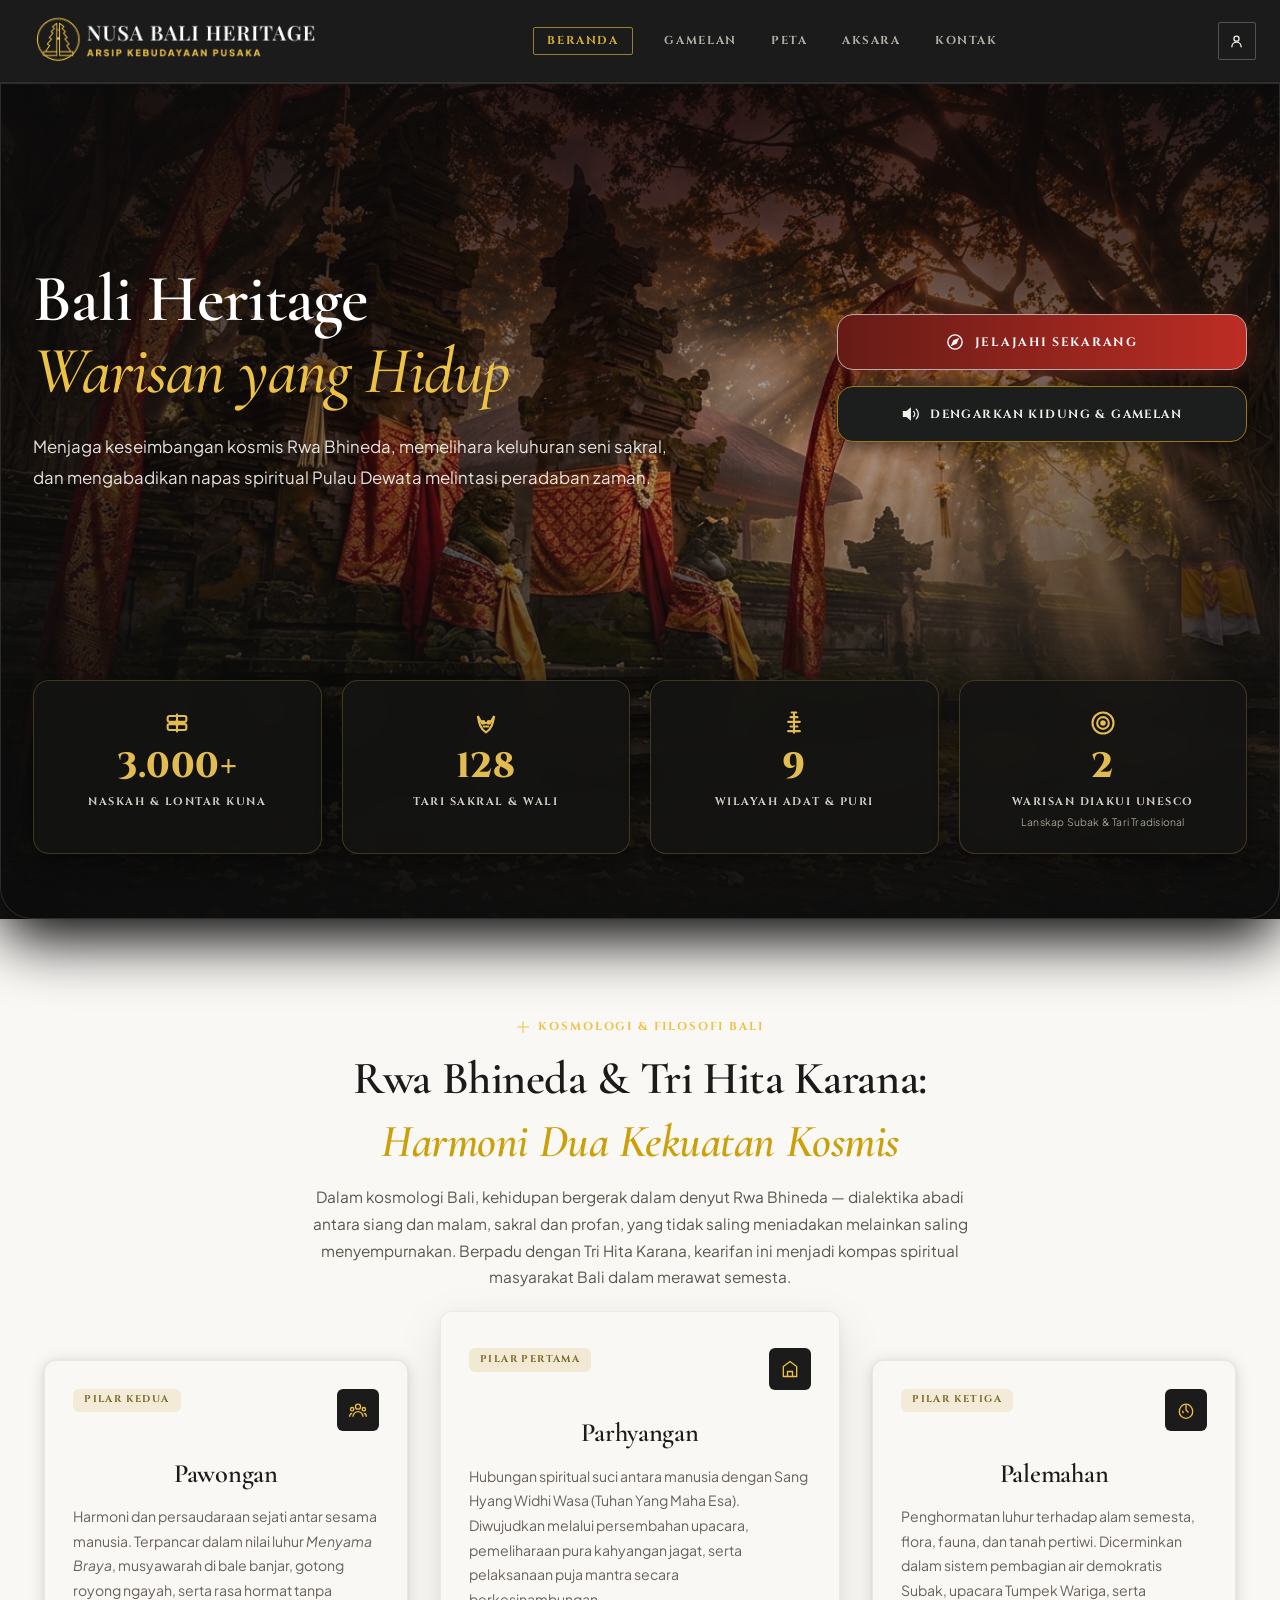
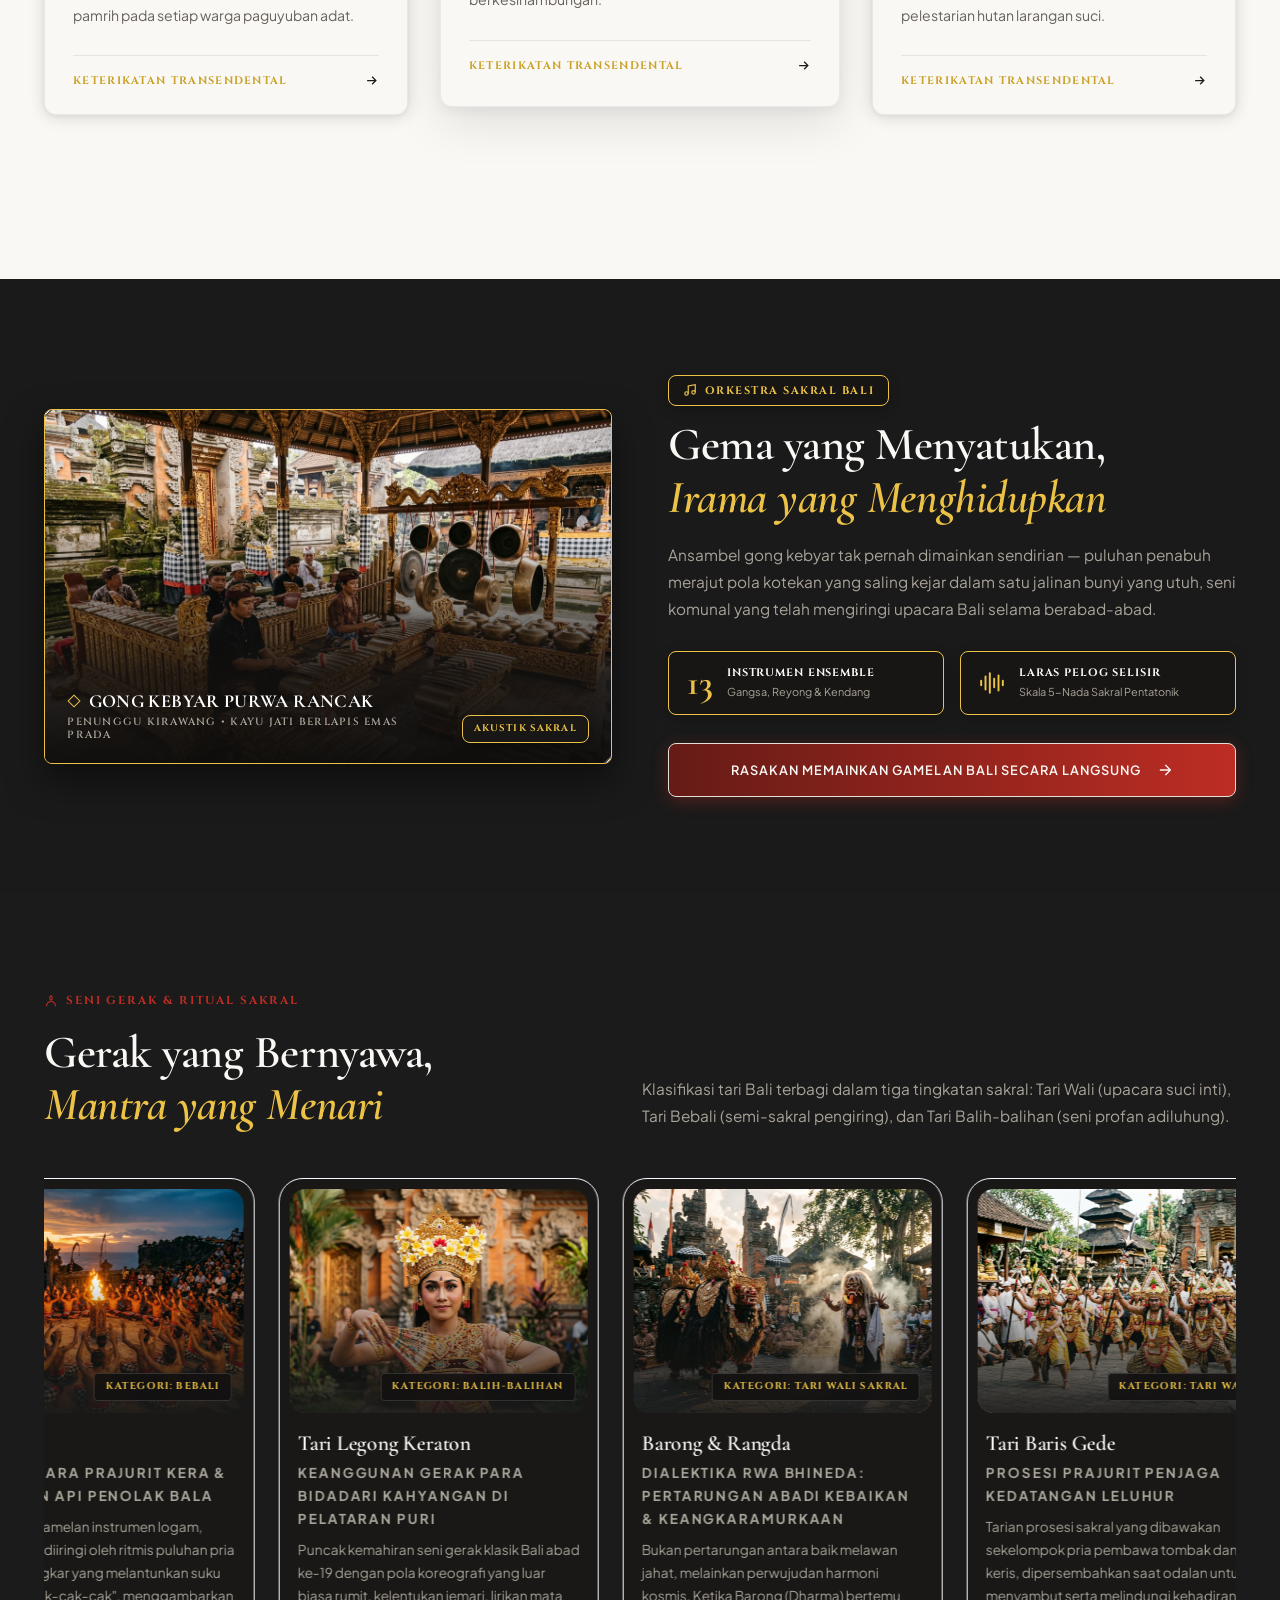
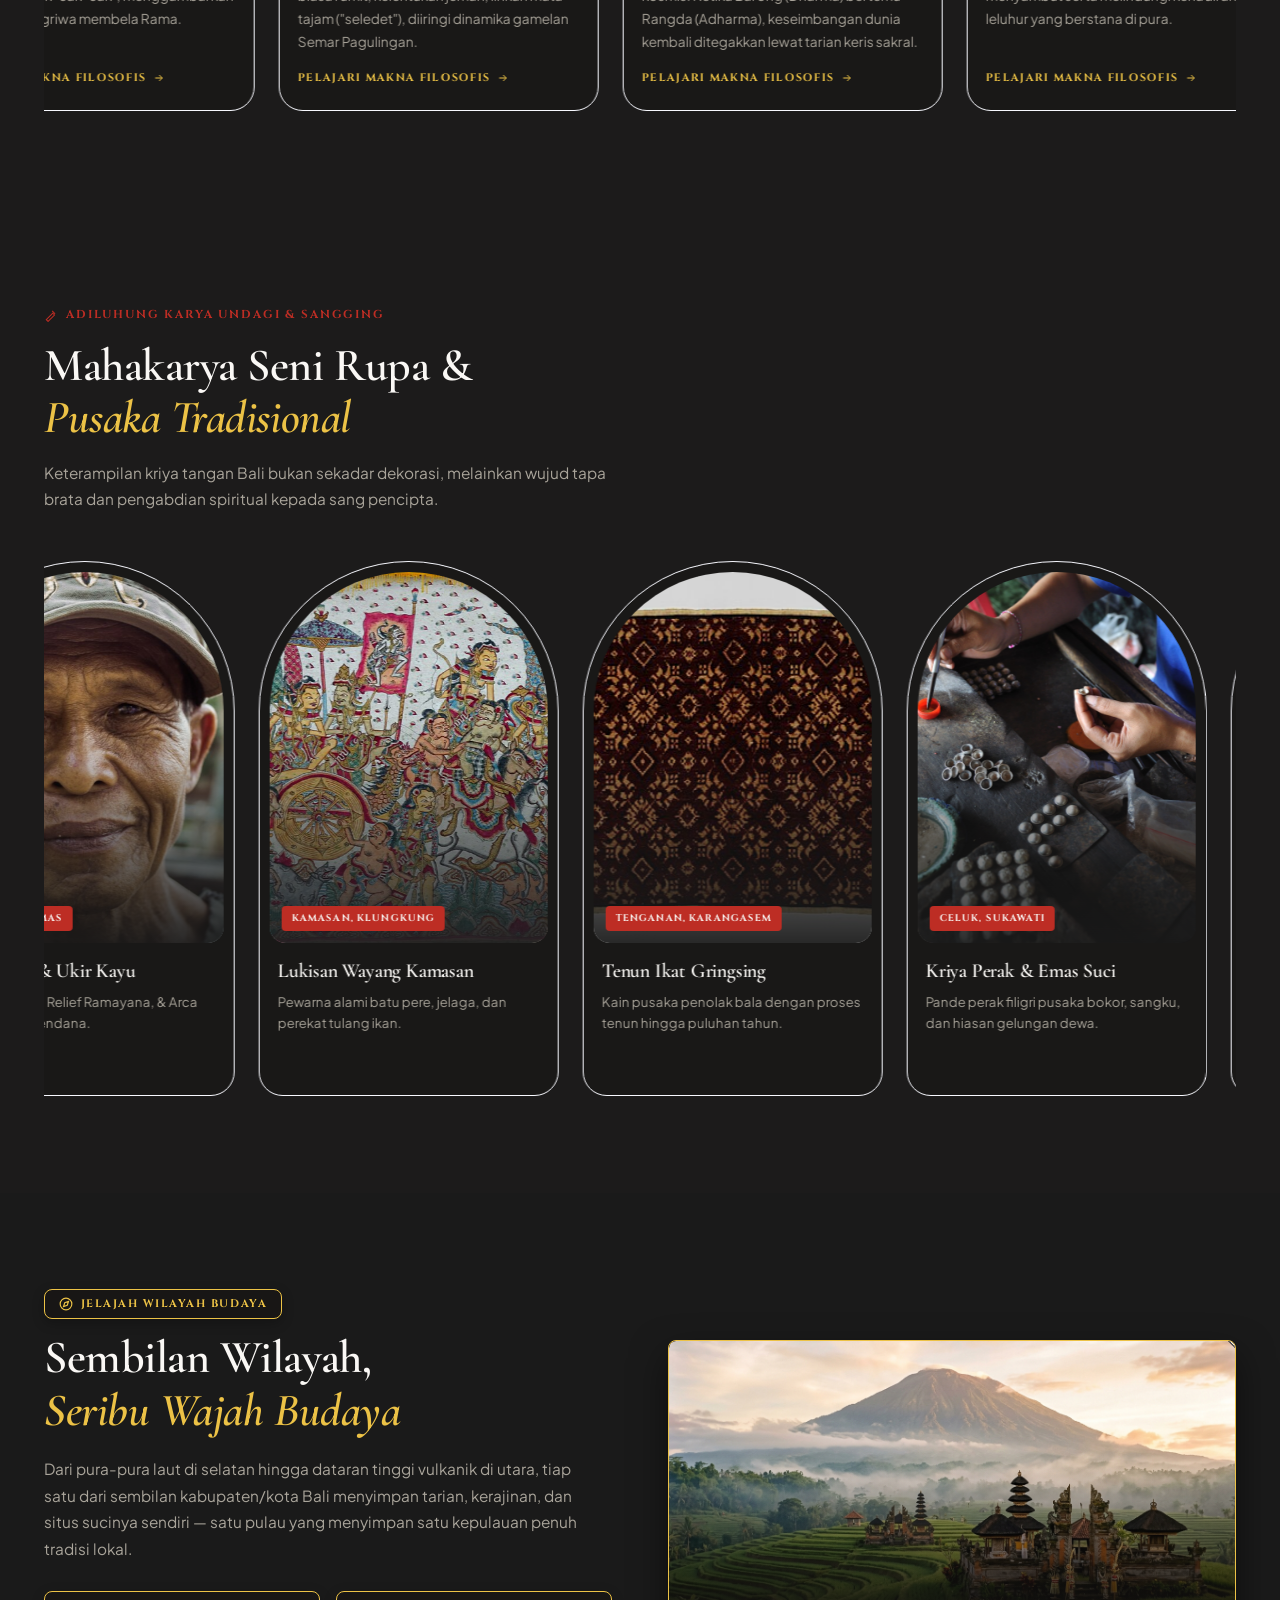
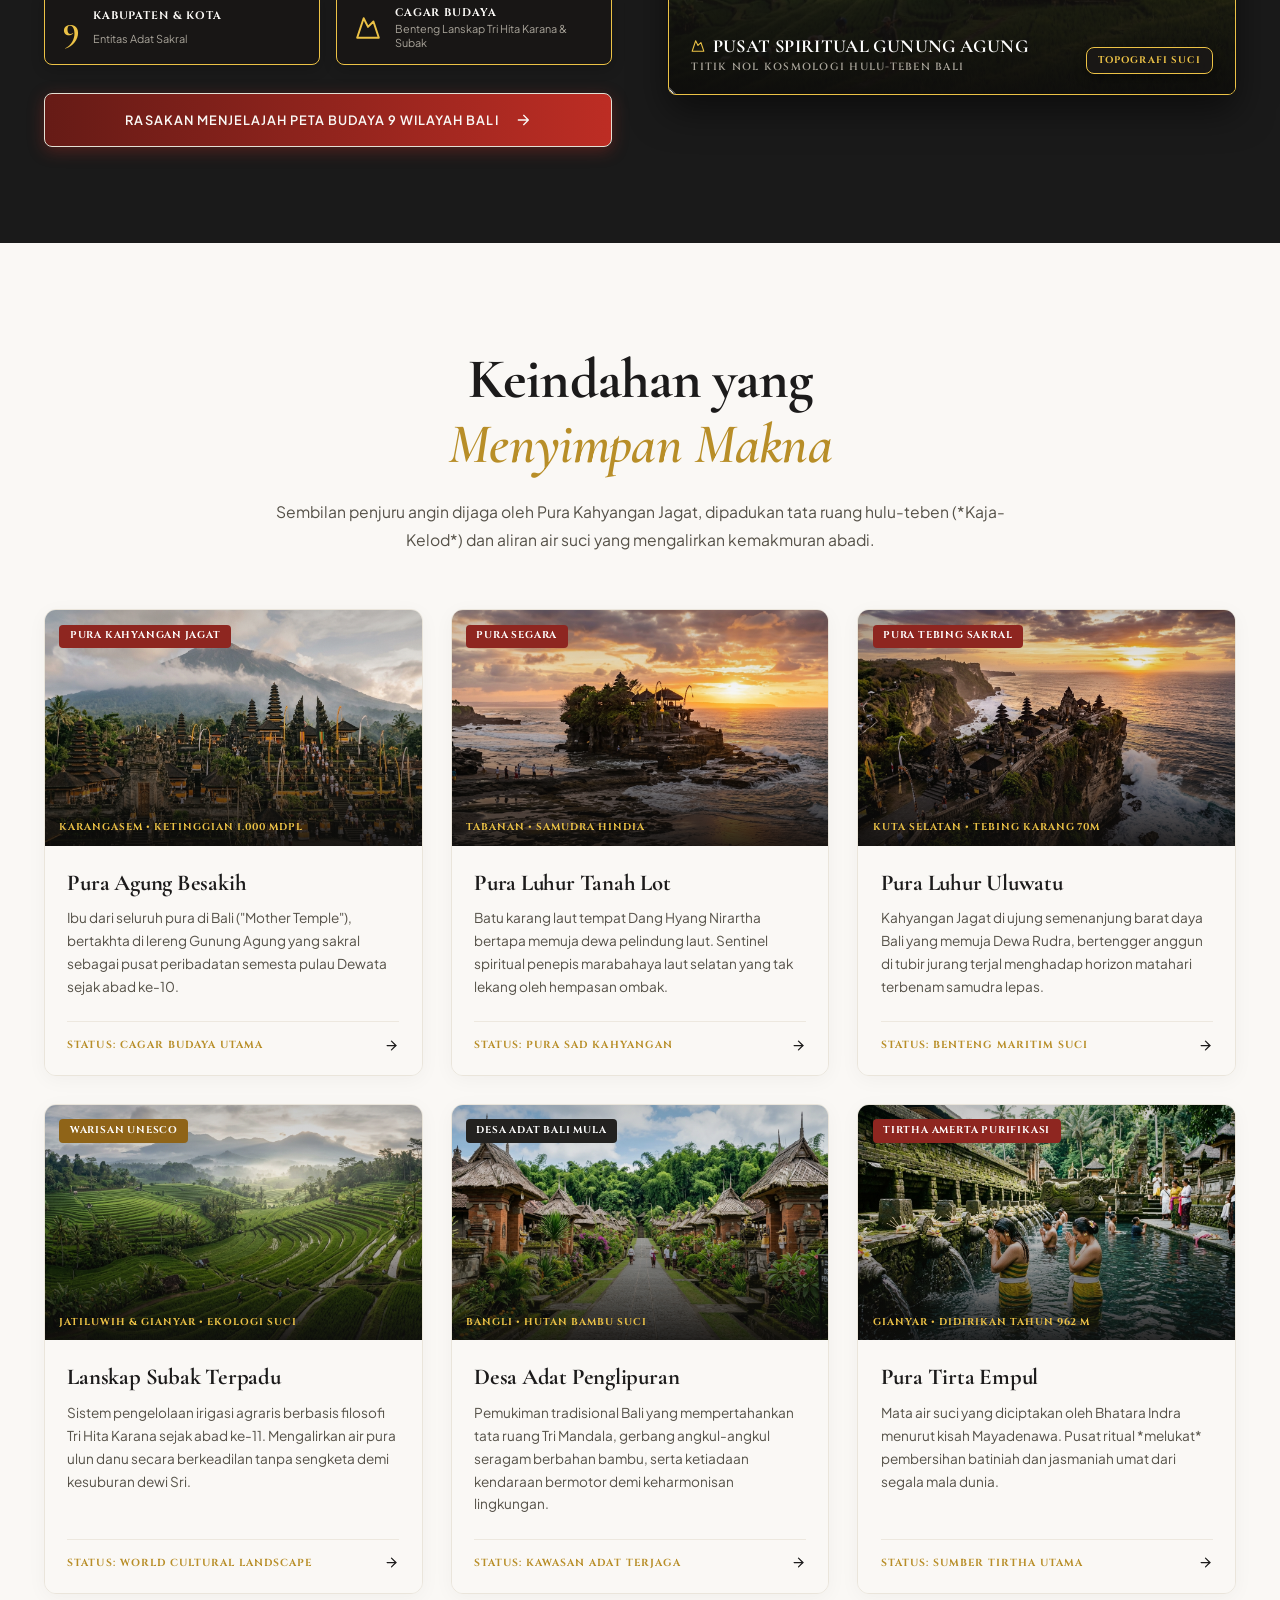
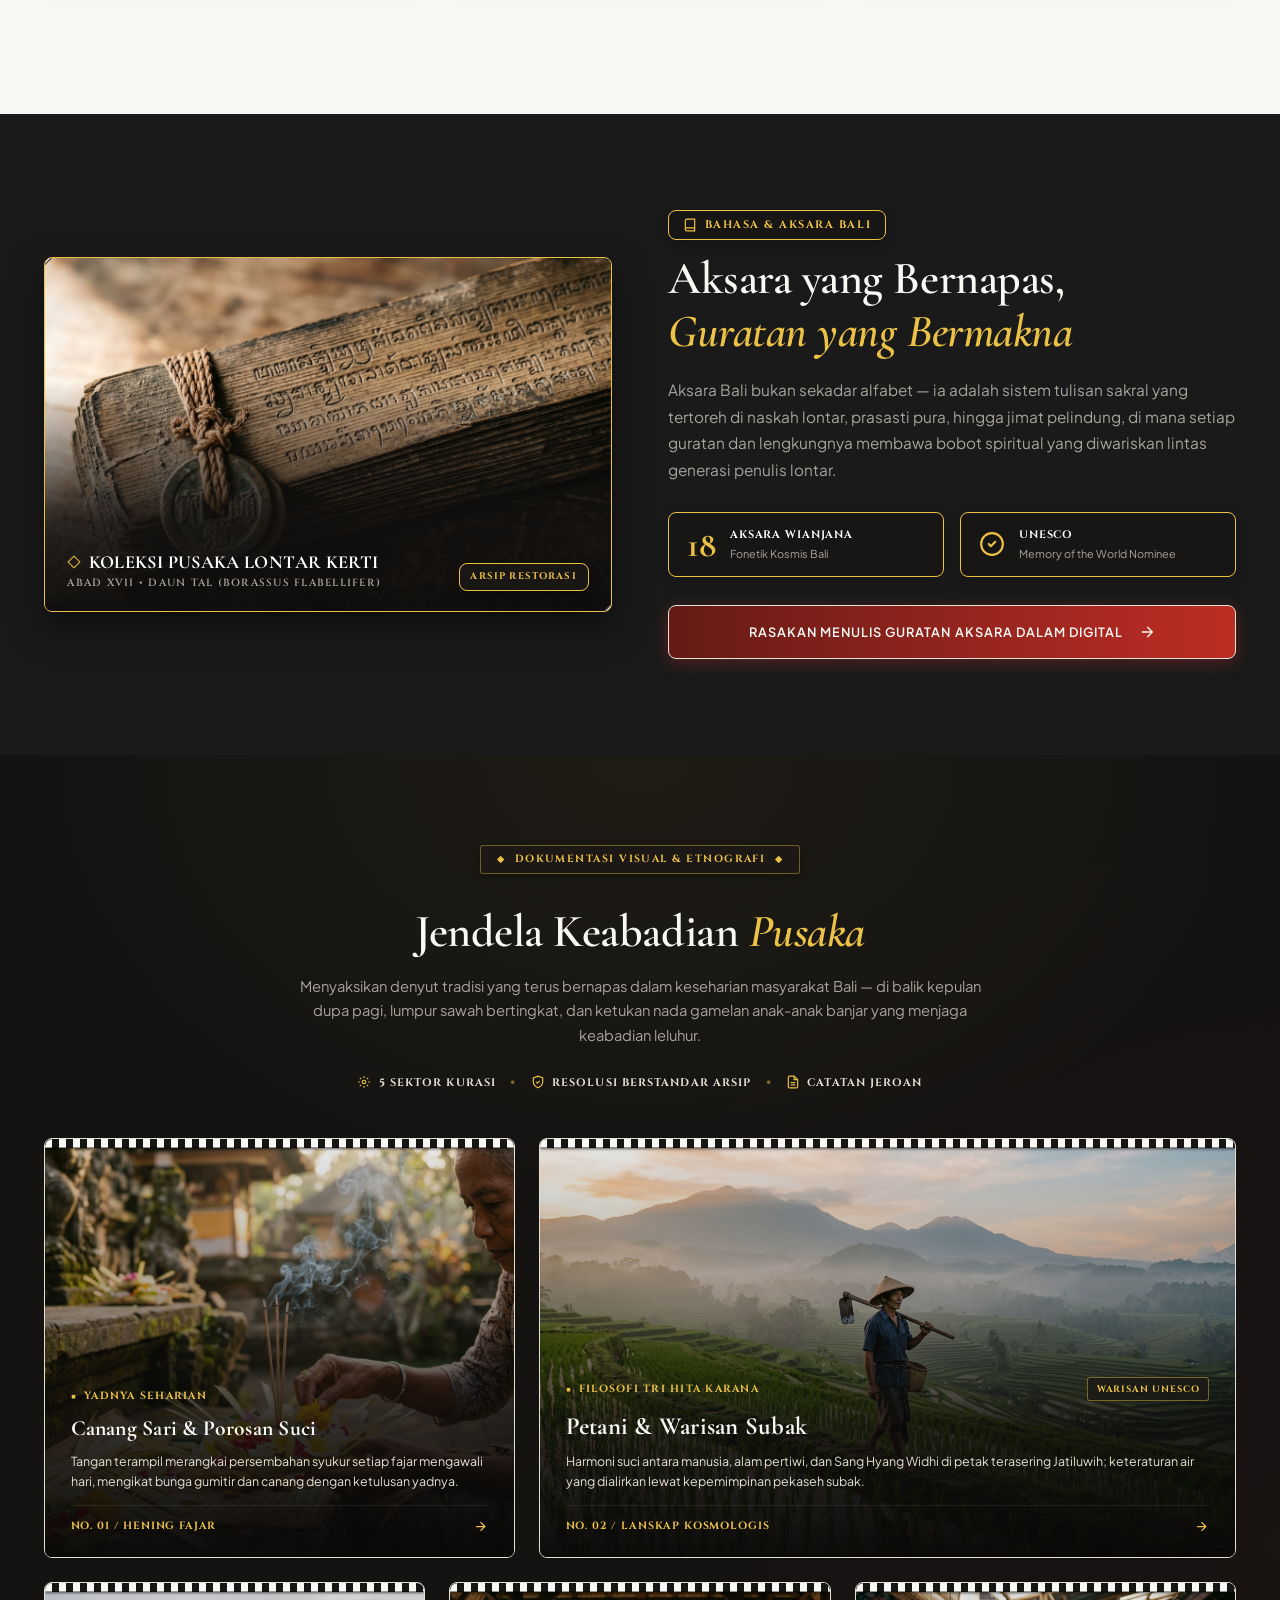
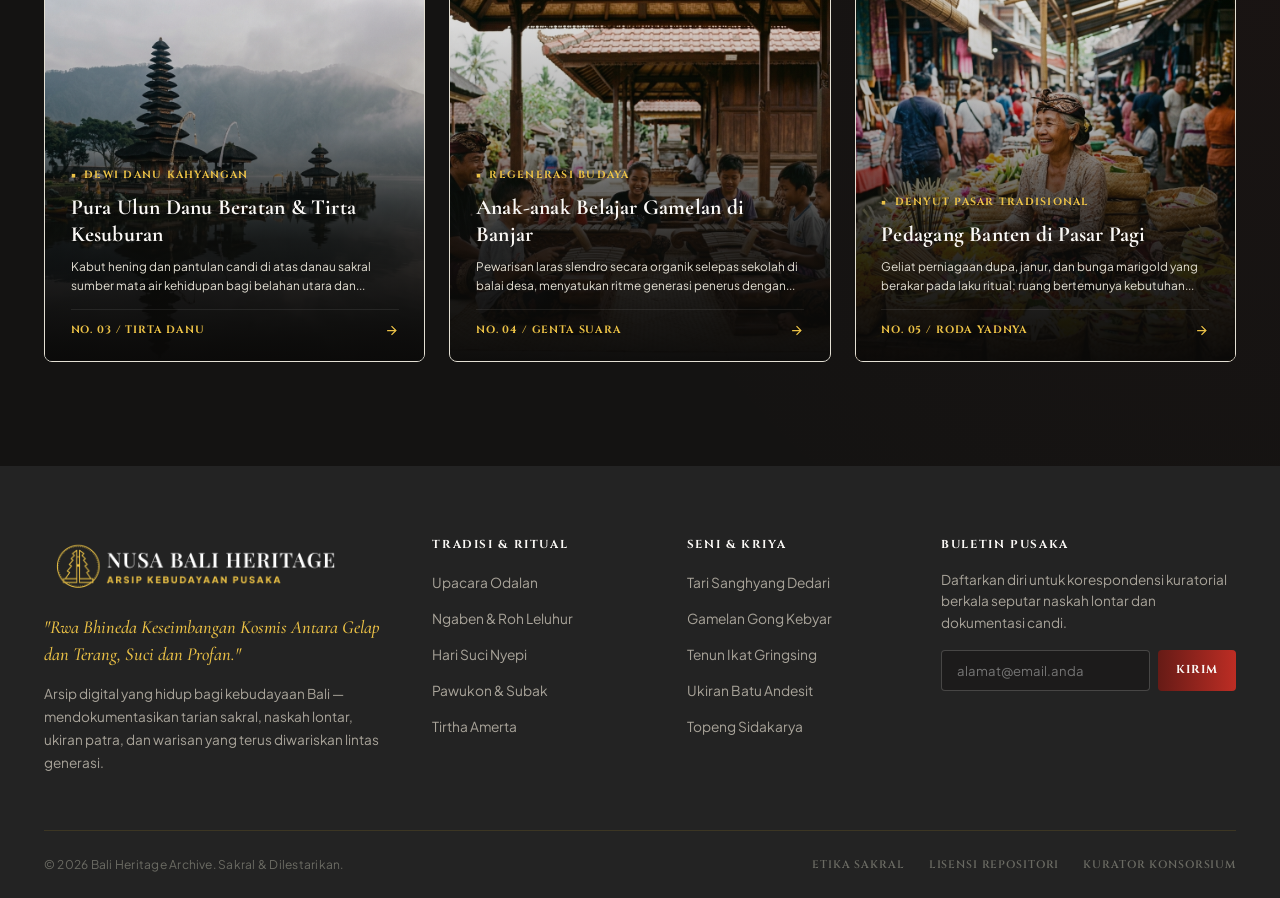
==== index.html @ 4234a13f "feat: rilis modul gamelan interaktif & akustik fisika perunggu (gamelan.html)" ====
<!DOCTYPE html>
<html lang="id">

<head>
  <meta charset="UTF-8">
  <meta name="viewport" content="width=device-width, initial-scale=1.0">
  <title>Nusa Bali Heritage Warisan yang Hidup</title>
  <meta name="description"
    content="Arsip digital warisan budaya Bali: tarian sakral, kriya tradisional, situs suci, dan kehidupan yang menjaga Rwa Bhineda serta Tri Hita Karana tetap hidup.">

  <link rel="preconnect" href="https://fonts.googleapis.com">
  <link rel="preconnect" href="https://fonts.gstatic.com" crossorigin>
  <link
    href="https://fonts.googleapis.com/css2?family=Cinzel:wght@500;600;700;800;900&family=Cormorant+Garamond:ital,wght@0,400;0,500;0,600;0,700;1,400;1,500;1,600;1,700&family=Plus+Jakarta+Sans:ital,wght@0,400;0,500;0,600;0,700;1,400&display=swap"
    rel="stylesheet">

  <link rel="stylesheet" href="assets/css/fonts.css">
  <link rel="stylesheet" href="assets/css/styles.css">
</head>

<body>

  <!-- Header -->
  <header class="site-header" id="siteHeader">
    <div class="container">
      <a href="#beranda" class="brand">
        <img class="brand__logo-img" src="assets/images/logo/logo-tulisan.png"
          alt="Nusa Bali Heritage — Arsip Kebudayaan Pusaka">
      </a>

      <nav class="nav-links" aria-label="Navigasi utama">
        <a href="#beranda" aria-current="page">BERANDA</a>
        <a href="gamelan.html">GAMELAN</a>
        <a href="peta.html">PETA</a>
        <a href="aksara.html">AKSARA</a>
        <a href="#kontak">KONTAK</a>
      </nav>

      <div class="nav-actions">
        <button class="nav-square-btn" type="button" id="userAccountBtn" aria-label="Akun pengguna">
          <svg viewBox="0 0 24 24" fill="none" stroke="currentColor" stroke-width="1.8" aria-hidden="true">
            <circle cx="12" cy="8" r="3.6" />
            <path d="M5.5 19.5c0-3.6 2.9-6.5 6.5-6.5s6.5 2.9 6.5 6.5" stroke-linecap="round" />
          </svg>
        </button>
        <button class="nav-toggle" type="button" aria-label="Buka menu" id="navToggle" aria-expanded="false"
          aria-controls="mobileNav">
          <svg viewBox="0 0 24 24" fill="none" stroke="currentColor" stroke-width="1.8">
            <path d="M4 7h16M4 12h16M4 17h16" />
          </svg>
        </button>
      </div>
    </div>

    <!-- mobile nav panel -->
    <nav class="mobile-nav" id="mobileNav" aria-label="Navigasi mobile" hidden>
      <a href="#beranda">BERANDA</a>
      <a href="gamelan.html">GAMELAN</a>
      <a href="peta.html">PETA</a>
      <a href="aksara.html">AKSARA</a>
      <a href="#kontak">KONTAK</a>
    </nav>
  </header>

  <main>

    <!-- Hero -->
    <section class="hero" id="beranda">
      <div class="hero__bg media-frame">
        <img src="assets/images/hero/pura-bali-landing.jpg" alt="Pura Bali Suasana Pagi" role="presentation"
          onerror="this.style.display='none'">
      </div>

      <div class="container">
        <div class="hero__content">
          <div>
            <h1>
              <span>Bali Heritage </span>
              <span class="accent-italic"><i>Warisan yang Hidup</i></span>
            </h1>
            <p class="hero__lede">Menjaga keseimbangan kosmis Rwa Bhineda, memelihara keluhuran seni sakral, dan
              mengabadikan napas spiritual Pulau Dewata melintasi peradaban zaman.</p>
          </div>

          <div class="hero__actions">
            <a href="#tarian" class="btn-hero-primary">
              <svg viewBox="0 0 24 24" fill="none" stroke="currentColor" stroke-width="1.8" class="btn-hero-icon"
                aria-hidden="true">
                <circle cx="12" cy="12" r="9.5" />
                <polygon points="16 8 13.5 13.5 8 16 10.5 10.5 16 8" fill="currentColor" />
              </svg>
              <span>JELAJAHI SEKARANG</span>
            </a>
            <button class="btn-hero-secondary" type="button" id="heroAudioBtn">
              <svg viewBox="0 0 24 24" fill="none" stroke="currentColor" stroke-width="1.8" class="btn-hero-icon"
                aria-hidden="true">
                <path d="M11 5L6 9H2v6h4l5 4V5z" fill="currentColor" />
                <path d="M15.5 8.5a5 5 0 0 1 0 7" stroke-linecap="round" />
                <path d="M19 5.5a9 9 0 0 1 0 13" stroke-linecap="round" />
              </svg>
              <span>DENGARKAN KIDUNG &amp; GAMELAN</span>
            </button>
          </div>
        </div>

        <ul class="stats-bar">
          <li class="stat-card">
            <svg class="stat-card__icon" viewBox="0 0 24 24" fill="none" stroke="currentColor" stroke-width="1.8"
              aria-hidden="true">
              <rect x="4" y="6" width="16" height="5" rx="1.5" />
              <rect x="4" y="13" width="16" height="5" rx="1.5" />
              <line x1="12" y1="4" x2="12" y2="20" />
              <circle cx="12" cy="12" r="1.5" fill="currentColor" />
            </svg>
            <div class="stat-card__number">3.000+</div>
            <div class="stat-card__label">NASKAH &amp; LONTAR KUNA</div>
          </li>
          <li class="stat-card">
            <svg class="stat-card__icon" viewBox="0 0 24 24" fill="none" stroke="currentColor" stroke-width="1.8"
              aria-hidden="true">
              <path d="M5 6c2 4 3 6 7 6s5-2 7-6c-1 6-2 11-7 14-5-3-6-8-7-14z" />
              <circle cx="9.5" cy="11.5" r="1.2" fill="currentColor" />
              <circle cx="14.5" cy="11.5" r="1.2" fill="currentColor" />
              <path d="M10 15h4" stroke-linecap="round" />
            </svg>
            <div class="stat-card__number">128</div>
            <div class="stat-card__label">TARI SAKRAL &amp; WALI</div>
          </li>
          <li class="stat-card">
            <svg class="stat-card__icon" viewBox="0 0 24 24" fill="none" stroke="currentColor" stroke-width="1.8"
              aria-hidden="true">
              <line x1="12" y1="3" x2="12" y2="21" />
              <path d="M9 7h6M7 11h10M9 15h6M7 19h10" stroke-linecap="round" />
              <line x1="10" y1="3" x2="14" y2="3" stroke-linecap="round" />
            </svg>
            <div class="stat-card__number">9</div>
            <div class="stat-card__label">WILAYAH ADAT &amp; PURI</div>
          </li>
          <li class="stat-card">
            <svg class="stat-card__icon" viewBox="0 0 24 24" fill="none" stroke="currentColor" stroke-width="1.8"
              aria-hidden="true">
              <circle cx="12" cy="12" r="9" />
              <circle cx="12" cy="12" r="5" />
              <circle cx="12" cy="12" r="1.5" fill="currentColor" />
            </svg>
            <div class="stat-card__number">2</div>
            <div class="stat-card__label">WARISAN DIAKUI UNESCO
              <span class="stat-card__sub">Lanskap Subak &amp; Tari Tradisional</span>
            </div>
          </li>
        </ul>
      </div>
    </section>

    <!-- Filosofi -->
    <section class="section section--light" id="filosofi">
      <div class="container">
        <div class="section-head section-head--center">
          <p class="eyebrow">
            <svg viewBox="0 0 24 24" fill="none" stroke="currentColor" stroke-width="1.8">
              <path d="M12 2v20M2 12h20" />
            </svg>
            Kosmologi &amp; Filosofi Bali
          </p>
          <h2 class="section-heading">
            <span>Rwa Bhineda &amp; Tri Hita Karana:</span>
            <span class="section-heading-2">Harmoni Dua Kekuatan Kosmis</span>
          </h2>
          <p class="section-desc" style="margin-inline:auto;">Dalam kosmologi Bali, kehidupan bergerak dalam denyut Rwa
            Bhineda — dialektika abadi antara siang dan malam, sakral dan profan, yang tidak saling meniadakan melainkan
            saling menyempurnakan. Berpadu dengan Tri Hita Karana, kearifan ini menjadi kompas spiritual masyarakat Bali
            dalam merawat semesta.</p>
        </div>

        <div class="pillars-grid">
          <article class="pillar-card">
            <div class="pillar-card__top">
              <span class="pillar-card__badge">Pilar Kedua</span>
              <span class="pillar-card__icon">
                <svg viewBox="0 0 24 24" fill="none" stroke="currentColor" stroke-width="1.6">
                  <circle cx="12" cy="8" r="3" />
                  <path d="M6 20c0-3.3 2.7-6 6-6s6 2.7 6 6" />
                  <circle cx="5" cy="11" r="2" />
                  <path d="M2 20c0-2.2 1.3-4 3-4" />
                  <circle cx="19" cy="11" r="2" />
                  <path d="M22 20c0-2.2-1.3-4-3-4" />
                </svg>
              </span>
            </div>
            <h3>Pawongan</h3>
            <p>Harmoni dan persaudaraan sejati antar sesama manusia. Terpancar dalam nilai luhur <em>Menyama Braya</em>,
              musyawarah di bale banjar, gotong royong ngayah, serta rasa hormat tanpa pamrih pada setiap warga
              paguyuban adat.</p>
            <a href="#" class="pillar-card__link">Keterikatan Transendental
              <svg viewBox="0 0 24 24" fill="none" stroke="currentColor" stroke-width="2">
                <path d="M5 12h14M13 6l6 6-6 6" />
              </svg>
            </a>
          </article>

          <article class="pillar-card pillar-card--featured">
            <div class="pillar-card__top">
              <span class="pillar-card__badge">Pilar Pertama</span>
              <span class="pillar-card__icon">
                <svg viewBox="0 0 24 24" fill="none" stroke="currentColor" stroke-width="1.6">
                  <path d="M12 3 4 9v12h16V9l-8-6Z" />
                  <path d="M9 21v-6h6v6" />
                </svg>
              </span>
            </div>
            <h3>Parhyangan</h3>
            <p>Hubungan spiritual suci antara manusia dengan Sang Hyang Widhi Wasa (Tuhan Yang Maha Esa). Diwujudkan
              melalui persembahan upacara, pemeliharaan pura kahyangan jagat, serta pelaksanaan puja mantra secara
              berkesinambungan.</p>
            <a href="#" class="pillar-card__link">Keterikatan Transendental
              <svg viewBox="0 0 24 24" fill="none" stroke="currentColor" stroke-width="2">
                <path d="M5 12h14M13 6l6 6-6 6" />
              </svg>
            </a>
          </article>

          <article class="pillar-card">
            <div class="pillar-card__top">
              <span class="pillar-card__badge">Pilar Ketiga</span>
              <span class="pillar-card__icon">
                <svg viewBox="0 0 24 24" fill="none" stroke="currentColor" stroke-width="1.6">
                  <path d="M12 22c-4.4 0-8-3.6-8-8 0-5 3.6-9 8-9s8 4 8 9c0 4.4-3.6 8-8 8z" />
                  <path d="M12 6v6l3 3" />
                  <path d="M8 13c0 1 .4 2 1 2.7" />
                </svg>
              </span>
            </div>
            <h3>Palemahan</h3>
            <p>Penghormatan luhur terhadap alam semesta, flora, fauna, dan tanah pertiwi. Dicerminkan dalam sistem
              pembagian air
              demokratis Subak, upacara Tumpek Wariga, serta pelestarian hutan larangan suci.</p>
            <a href="#" class="pillar-card__link">Keterikatan Transendental
              <svg viewBox="0 0 24 24" fill="none" stroke="currentColor" stroke-width="2">
                <path d="M5 12h14M13 6l6 6-6 6" />
              </svg>
            </a>
          </article>
        </div>
      </div>
    </section>

    <!-- Gamelan -->
    <section class="section teaser-section" id="gamelan">
      <div class="container teaser-grid">
        <div class="teaser-media media-frame">
          <span class="teaser-media__diamond teaser-media__diamond--tl" aria-hidden="true"></span>
          <span class="teaser-media__diamond teaser-media__diamond--br" aria-hidden="true"></span>
          <img src="assets/images/gamelan/gong-kebyar-purwa-rancak.jpg" alt="Gong Kebyar Purwa Rancak"
            onerror="this.style.display='none'">
          <div class="teaser-media__caption">
            <div class="teaser-media__caption-content">
              <h4>
                <svg viewBox="0 0 24 24" fill="none" stroke="currentColor" stroke-width="1.8" aria-hidden="true">
                  <path d="M12 2L2 12l10 10 10-10L12 2z" />
                </svg>
                Gong Kebyar Purwa Rancak
              </h4>
              <p class="culture-card__kicker">Penunggu Kirawang • Kayu Jati Berlapis Emas Prada</p>
            </div>
            <span class="teaser-media__badge">Akustik Sakral</span>
          </div>
        </div>
        <div class="teaser-content">
          <p class="eyebrow">
            <svg viewBox="0 0 24 24" fill="none" stroke="currentColor" stroke-width="2" aria-hidden="true">
              <path d="M9 18V5l12-2v13"></path>
              <circle cx="6" cy="18" r="3"></circle>
              <circle cx="18" cy="16" r="3"></circle>
            </svg>
            Orkestra Sakral Bali
          </p>
          <h2 class="section-heading">
            <span>Gema yang Menyatukan,</span>
            <span class="accent-italic"><i>Irama yang Menghidupkan</i></span>
          </h2>
          <p class="section-desc">Ansambel gong kebyar tak pernah dimainkan sendirian — puluhan penabuh merajut pola
            kotekan yang saling kejar dalam satu jalinan bunyi yang utuh, seni komunal yang telah mengiringi upacara
            Bali selama berabad-abad.</p>
          <div class="teaser-stats">
            <div class="teaser-stat">
              <span class="teaser-stat__value">13</span>
              <span class="teaser-stat__label">Instrumen Ensemble</span>
              <span class="teaser-stat__sub">Gangsa, Reyong &amp; Kendang</span>
            </div>
            <div class="teaser-stat">
              <svg class="teaser-stat__icon" viewBox="0 0 24 24" fill="none" stroke="currentColor" stroke-width="1.8"
                aria-hidden="true">
                <path d="M2 10v4M6 6v12M10 3v18M14 8v8M18 5v14M22 10v4" stroke-linecap="round" />
              </svg>
              <span class="teaser-stat__label">Laras Pelog Selisir</span>
              <span class="teaser-stat__sub">Skala 5-Nada Sakral Pentatonik</span>
            </div>
          </div>
          <a href="gamelan.html" class="btn btn--fill">
            Rasakan Memainkan Gamelan Bali Secara Langsung
            <svg viewBox="0 0 24 24" fill="none" stroke="currentColor" stroke-width="2" aria-hidden="true">
              <path d="M5 12h14M13 5l7 7-7 7" stroke-linecap="round" stroke-linejoin="round" />
            </svg>
          </a>
        </div>
      </div>
    </section>

    <!-- Tarian -->
    <section class="section" id="tarian">
      <div class="container">
        <div class="section-head section-head--split">
          <div>
            <p class="eyebrow eyebrow--red">
              <svg viewBox="0 0 24 24" fill="none" stroke="currentColor" stroke-width="1.8">
                <path d="M12 3c3 2 3 6 0 8-3-2-3-6 0-8Z" />
                <path d="M4 21c1-5 4-8 8-8s7 3 8 8" />
              </svg>
              Seni Gerak &amp; Ritual Sakral
            </p>
            <h2 class="section-heading">
              <span>Gerak yang Bernyawa,</span>
              <span class="accent-italic"><i>Mantra yang Menari</i></span>
            </h2>
          </div>
          <p class="section-desc">Klasifikasi tari Bali terbagi dalam tiga tingkatan sakral: Tari Wali (upacara suci
            inti), Tari Bebali (semi-sakral pengiring), dan Tari Balih-balihan (seni profan adiluhung).</p>
        </div>

        <div class="marquee-viewport">
          <div class="marquee-track" data-speed="40">
            <article class="culture-card" data-id="tari-kecak" tabindex="0" role="button" aria-haspopup="dialog">
              <div class="media-frame">
                <img src="assets/images/tarian/tari-kecak.jpg"
                  alt="Lingkaran penari Kecak mengelilingi api sambil melantunkan kidung cak"
                  onerror="this.style.display='none'">
                <span class="culture-card__badge">Kategori: Bebali</span>
              </div>
              <div class="culture-card__body">
                <p class="culture-card__kicker">Kidung Suara Prajurit Kera &amp; Lingkaran Api Penolak Bala</p>
                <h3>Tari Kecak</h3>
                <p>Tarian tanpa gamelan instrumen logam, semata-mata diiringi oleh ritmis puluhan pria berpola melingkar
                  yang melantunkan suku kata sakral "cak-cak-cak", menggambarkan laskar kera Sugriwa membela Rama.</p>
                <a href="#" class="culture-card__link">Pelajari Makna Filosofis
                  <svg viewBox="0 0 24 24" fill="none" stroke="currentColor" stroke-width="2">
                    <path d="M5 12h14M13 6l6 6-6 6" />
                  </svg>
                </a>
              </div>
            </article>

            <article class="culture-card" data-id="tari-legong-keraton" tabindex="0" role="button"
              aria-haspopup="dialog">
              <div class="media-frame">
                <img src="assets/images/tarian/tari-legong.jpg"
                  alt="Penari Legong Keraton dengan gerak lentik dan lirikan mata khas"
                  onerror="this.style.display='none'">
                <span class="culture-card__badge">Kategori: Balih-balihan</span>
              </div>
              <div class="culture-card__body">
                <p class="culture-card__kicker">Keanggunan Gerak Para Bidadari Kahyangan di Pelataran Puri</p>
                <h3>Tari Legong Keraton</h3>
                <p>Puncak kemahiran seni gerak klasik Bali abad ke-19 dengan pola koreografi yang luar biasa rumit,
                  kelentukan jemari, lirikan mata tajam ("seledet"), diiringi dinamika gamelan Semar Pagulingan.</p>
                <a href="#" class="culture-card__link">Pelajari Makna Filosofis
                  <svg viewBox="0 0 24 24" fill="none" stroke="currentColor" stroke-width="2">
                    <path d="M5 12h14M13 6l6 6-6 6" />
                  </svg>
                </a>
              </div>
            </article>

            <article class="culture-card" data-id="barong-rangda" tabindex="0" role="button" aria-haspopup="dialog">
              <div class="media-frame">
                <img src="assets/images/tarian/barong-rangda.jpg" alt="Pertunjukan tari Barong berhadapan dengan Rangda"
                  onerror="this.style.display='none'">
                <span class="culture-card__badge">Kategori: Tari Wali Sakral</span>
              </div>
              <div class="culture-card__body">
                <p class="culture-card__kicker">Dialektika Rwa Bhineda: Pertarungan Abadi Kebaikan &amp;
                  Keangkaramurkaan
                </p>
                <h3>Barong &amp; Rangda</h3>
                <p>Bukan pertarungan antara baik melawan jahat, melainkan perwujudan harmoni kosmis. Ketika Barong
                  (Dharma) bertemu Rangda (Adharma), keseimbangan dunia kembali ditegakkan lewat tarian keris sakral.
                </p>
                <a href="#" class="culture-card__link">Pelajari Makna Filosofis
                  <svg viewBox="0 0 24 24" fill="none" stroke="currentColor" stroke-width="2">
                    <path d="M5 12h14M13 6l6 6-6 6" />
                  </svg>
                </a>
              </div>
            </article>

            <article class="culture-card" data-id="tari-baris-gede" tabindex="0" role="button" aria-haspopup="dialog">
              <div class="media-frame">
                <img src="assets/images/tarian/tari-baris-gede.jpg"
                  alt="Tarian prosesi sakral sekelompok pria pembawa tombak dan keris"
                  onerror="this.style.display='none'">
                <span class="culture-card__badge">Kategori: Tari Wali</span>
              </div>
              <div class="culture-card__body">
                <p class="culture-card__kicker">Prosesi Prajurit Penjaga Kedatangan Leluhur</p>
                <h3>Tari Baris Gede</h3>
                <p>Tarian prosesi sakral yang dibawakan sekelompok pria pembawa tombak dan keris, dipersembahkan saat
                  odalan untuk menyambut serta melindungi kehadiran roh leluhur yang berstana di pura.</p>
                <a href="#" class="culture-card__link">Pelajari Makna Filosofis
                  <svg viewBox="0 0 24 24" fill="none" stroke="currentColor" stroke-width="2">
                    <path d="M5 12h14M13 6l6 6-6 6" />
                  </svg>
                </a>
              </div>
            </article>

            <article class="culture-card" data-id="tari-sanghyang-dedari" tabindex="0" role="button"
              aria-haspopup="dialog">
              <div class="media-frame">
                <img src="assets/images/tarian/tari-sanghyang-dedari.jpg"
                  alt="Tarian trans suci penolak wabah oleh dua gadis kecil" onerror="this.style.display='none'">
                <span class="culture-card__badge">Kategori: Tari Wali Sakral</span>
              </div>
              <div class="culture-card__body">
                <p class="culture-card__kicker">Trans Suci Penolak Wabah &amp; Malapetaka Desa</p>
                <h3>Tari Sanghyang Dedari</h3>
                <p>Tarian trans yang dibawakan dua gadis kecil tanpa latihan tari, dipercaya dirasuki bidadari kahyangan
                  sebagai penolak wabah dan malapetaka yang mengancam keselamatan desa.</p>
                <a href="#" class="culture-card__link">Pelajari Makna Filosofis
                  <svg viewBox="0 0 24 24" fill="none" stroke="currentColor" stroke-width="2">
                    <path d="M5 12h14M13 6l6 6-6 6" />
                  </svg>
                </a>
              </div>
            </article>

            <article class="culture-card" data-id="tari-topeng-sidakarya" tabindex="0" role="button"
              aria-haspopup="dialog">
              <div class="media-frame">
                <img src="assets/images/tarian/tari-topeng-sidakarya.jpg"
                  alt="Tarian topeng sakral Sidakarya penutup upacara yadnya" onerror="this.style.display='none'">
                <span class="culture-card__badge">Kategori: Tari Wali</span>
              </div>
              <div class="culture-card__body">
                <p class="culture-card__kicker">Topeng Wajib Penutup Kesempurnaan Yadnya</p>
                <h3>Tari Topeng Sidakarya</h3>
                <p>Tarian topeng wajib penutup upacara besar, melambangkan restu Ida Batara Sidakarya agar prosesi
                  yadnya dinyatakan sempurna dan sah secara niskala.</p>
                <a href="#" class="culture-card__link">Pelajari Makna Filosofis
                  <svg viewBox="0 0 24 24" fill="none" stroke="currentColor" stroke-width="2">
                    <path d="M5 12h14M13 6l6 6-6 6" />
                  </svg>
                </a>
              </div>
            </article>
          </div>
        </div>
      </div>
    </section>

    <!-- Kerajinan -->
    <section class="section" id="kerajinan">
      <div class="container">
        <div class="section-head">
          <p class=" eyebrow eyebrow--red">
            <svg viewBox="0 0 24 24" fill="none" stroke="currentColor" stroke-width="1.8">
              <path d="M4 20 15 9l3 3L7 23Z" />
              <path d="M14 5l5 5" />
            </svg>
            Adiluhung Karya Undagi &amp; Sangging
          </p>
          <h2 class="section-heading">
            <span>Mahakarya Seni Rupa &amp;</span>
            <span class="accent-italic"><i>Pusaka Tradisional</i></span>
          </h2>
          <p class="section-desc">Keterampilan kriya tangan Bali bukan sekadar dekorasi, melainkan wujud tapa brata dan
            pengabdian spiritual kepada sang pencipta.</p>
        </div>

        <div class="marquee-viewport">
          <div class="marquee-track" data-speed="40">
            <article class="culture-card kerajinan-card" data-id="ukir-kayu" tabindex="0" role="button"
              aria-haspopup="dialog">
              <div class="media-frame">
                <img src="assets/images/kerajinan/ukir-kayu.jpg" alt="Pengrajin memahat relief kayu khas Gianyar"
                  onerror="this.style.display='none'">
                <span class="culture-card__badge">Gianyar &amp; Mas</span>
              </div>
              <div class="culture-card__body">
                <h3>Seni Pahat &amp; Ukir Kayu</h3>
                <p>Patra Punggel, Relief Ramayana, &amp; Arca Sakral Kayu Cendana.</p>
              </div>
            </article>

            <article class="culture-card kerajinan-card" data-id="lukisan-kamasan" tabindex="0" role="button"
              aria-haspopup="dialog">
              <div class="media-frame">
                <img src="assets/images/kerajinan/lukisan-kamasan.jpg" alt="Lukisan wayang klasik gaya Kamasan"
                  onerror="this.style.display='none'">
                <span class="culture-card__badge">Kamasan, Klungkung</span>
              </div>
              <div class="culture-card__body">
                <h3>Lukisan Wayang Kamasan</h3>
                <p>Pewarna alami batu pere, jelaga, dan perekat tulang ikan.</p>
              </div>
            </article>

            <article class="culture-card kerajinan-card" data-id="tenun-gringsing" tabindex="0" role="button"
              aria-haspopup="dialog">
              <div class="media-frame">
                <img src="assets/images/kerajinan/tenun-gringsing.jpg" alt="Kain tenun ikat Gringsing khas Tenganan"
                  onerror="this.style.display='none'">
                <span class="culture-card__badge">Tenganan, Karangasem</span>
              </div>
              <div class="culture-card__body">
                <h3>Tenun Ikat Gringsing</h3>
                <p>Kain pusaka penolak bala dengan proses tenun hingga puluhan tahun.</p>
              </div>
            </article>

            <article class="culture-card kerajinan-card" data-id="perak-celuk" tabindex="0" role="button"
              aria-haspopup="dialog">
              <div class="media-frame">
                <img src="assets/images/kerajinan/perak-celuk.jpg"
                  alt="Pengrajin perak menempa perhiasan sakral di Celuk" onerror="this.style.display='none'">
                <span class="culture-card__badge">Celuk, Sukawati</span>
              </div>
              <div class="culture-card__body">
                <h3>Kriya Perak &amp; Emas Suci</h3>
                <p>Pande perak filigri pusaka bokor, sangku, dan hiasan gelungan dewa.</p>
              </div>
            </article>

            <article class="culture-card kerajinan-card" data-id="ukiran-batu" tabindex="0" role="button"
              aria-haspopup="dialog">
              <div class="media-frame">
                <img src="assets/images/kerajinan/ukiran-batu.jpg" alt="Pahatan batu paras dan andesit untuk arca pura"
                  onerror="this.style.display='none'">
                <span class="culture-card__badge">Batubulan, Gianyar</span>
              </div>
              <div class="culture-card__body">
                <h3>Ukiran Batu Paras &amp; Andesit</h3>
                <p>Pahatan batu paras dan andesit untuk arca penjaga pura, relief cerita itihasa, hingga gapura candi
                  bentar.</p>
              </div>
            </article>

            <article class="culture-card kerajinan-card" data-id="anyaman-bambu" tabindex="0" role="button"
              aria-haspopup="dialog">
              <div class="media-frame">
                <img src="assets/images/kerajinan/anyaman-bambu.jpg" alt="Kerajinan anyaman bambu dan rotan ata di Bona"
                  onerror="this.style.display='none'">
                <span class="culture-card__badge">Bona, Gianyar</span>
              </div>
              <div class="culture-card__body">
                <h3>Anyaman Bambu &amp; Ata</h3>
                <p>Kerajinan anyaman bambu dan rotan ata untuk perlengkapan upacara, bakul persembahan, hingga furnitur
                  tradisional.</p>
              </div>
            </article>

            <article class="culture-card kerajinan-card" data-id="topeng-ritual" tabindex="0" role="button"
              aria-haspopup="dialog">
              <div class="media-frame">
                <img src="assets/images/kerajinan/topeng-ritual.jpg"
                  alt="Kriya ukir topeng ritual dari kayu pule di Singapadu" onerror="this.style.display='none'">
                <span class="culture-card__badge">Singapadu, Gianyar</span>
              </div>
              <div class="culture-card__body">
                <h3>Kriya Topeng Ritual</h3>
                <p>Ukir dan pahat topeng ritual dari kayu pule, diwarnai prada emas untuk pementasan tari sakral Topeng
                  Sidakarya dan Barong.</p>
              </div>
            </article>

            <article class="culture-card kerajinan-card" data-id="gerabah-pejaten" tabindex="0" role="button"
              aria-haspopup="dialog">
              <div class="media-frame">
                <img src="assets/images/kerajinan/gerabah-pejaten.jpg"
                  alt="Gerabah tanah liat tradisional Pejaten Tabanan" onerror="this.style.display='none'">
                <span class="culture-card__badge">Pejaten, Tabanan</span>
              </div>
              <div class="culture-card__body">
                <h3>Gerabah Tradisional Pejaten</h3>
                <p>Gerabah tanah liat tradisional — genteng, kendi, dan perlengkapan upacara — dibakar dengan teknik
                  turun-temurun.</p>
              </div>
            </article>
          </div>
        </div>
      </div>
    </section>

    <!-- Peta -->
    <section class="section teaser-section" id="peta-teaser">
      <div class="container teaser-grid teaser-grid--reverse">
        <div class="teaser-media media-frame">
          <span class="teaser-media__diamond teaser-media__diamond--tr" aria-hidden="true"></span>
          <span class="teaser-media__diamond teaser-media__diamond--bl" aria-hidden="true"></span>
          <img src="assets/images/peta/gunung-agung-topografi.jpg" alt="Pusat Spiritual Gunung Agung"
            onerror="this.style.display='none'">
          <div class="teaser-media__caption">
            <div class="teaser-media__caption-content">
              <h4>
                <svg viewBox="0 0 24 24" fill="none" stroke="currentColor" stroke-width="1.8" aria-hidden="true">
                  <path d="m8 3 4 8 5-5 5 15H2L8 3z" stroke-linecap="round" stroke-linejoin="round" />
                </svg>
                Pusat Spiritual Gunung Agung
              </h4>
              <p class="culture-card__kicker">Titik Nol Kosmologi Hulu-Teben Bali</p>
            </div>
            <span class="teaser-media__badge">Topografi Suci</span>
          </div>
        </div>
        <div class="teaser-content">
          <p class="eyebrow">
            <svg viewBox="0 0 24 24" fill="none" stroke="currentColor" stroke-width="2" aria-hidden="true">
              <circle cx="12" cy="12" r="10"></circle>
              <polygon points="16.24 7.76 14.12 14.12 7.76 16.24 9.88 9.88 16.24 7.76"></polygon>
            </svg>
            Jelajah Wilayah Budaya
          </p>
          <h2 class="section-heading">
            <span>Sembilan Wilayah,</span>
            <span class="accent-italic"><i>Seribu Wajah Budaya</i></span>
          </h2>
          <p class="section-desc">Dari pura-pura laut di selatan hingga dataran tinggi vulkanik di utara, tiap satu dari
            sembilan kabupaten/kota Bali menyimpan tarian, kerajinan, dan situs sucinya sendiri — satu pulau yang
            menyimpan satu kepulauan penuh tradisi lokal.</p>
          <div class="teaser-stats">
            <div class="teaser-stat">
              <span class="teaser-stat__value">9</span>
              <span class="teaser-stat__label">Kabupaten &amp; Kota</span>
              <span class="teaser-stat__sub">Entitas Adat Sakral</span>
            </div>
            <div class="teaser-stat">
              <svg class="teaser-stat__icon" viewBox="0 0 24 24" fill="none" stroke="currentColor" stroke-width="1.8"
                aria-hidden="true">
                <path d="m8 3 4 8 5-5 5 15H2L8 3z" stroke-linecap="round" stroke-linejoin="round" />
              </svg>
              <span class="teaser-stat__label">Cagar Budaya</span>
              <span class="teaser-stat__sub">Benteng Lanskap Tri Hita Karana &amp; Subak</span>
            </div>
          </div>
          <a href="peta.html" class="btn btn--fill">
            Rasakan Menjelajah Peta Budaya 9 Wilayah Bali
            <svg viewBox="0 0 24 24" fill="none" stroke="currentColor" stroke-width="2" aria-hidden="true">
              <path d="M5 12h14M13 5l7 7-7 7" stroke-linecap="round" stroke-linejoin="round" />
            </svg>
          </a>
        </div>
      </div>
    </section>

    <!-- Situs budaya -->
    <section class="section section--situs" id="situs-budaya">
      <div class="container">
        <div class="section-head section-head--center">
          <h2 class="section-heading">
            <span>Keindahan yang</span>
            <span class="accent-italic"><i>Menyimpan Makna</i></span>
          </h2>
          <p class="section-desc">Sembilan penjuru angin dijaga oleh Pura Kahyangan Jagat, dipadukan tata ruang
            hulu-teben (*Kaja-Kelod*) dan aliran air suci yang mengalirkan kemakmuran abadi.</p>
        </div>

        <div class="card-grid card-grid--3" id="situsGrid">
          <article class="situs-card" data-category="pura">
            <div class="situs-card__media">
              <img src="assets/images/situs/besakih.jpg" alt="Pura Agung Besakih" onerror="this.style.display='none'">
              <span class="situs-card__badge">PURA KAHYANGAN JAGAT</span>
              <p class="situs-card__location">KARANGASEM • KETINGGIAN 1.000 MDPL</p>
            </div>
            <div class="situs-card__body">
              <h3>Pura Agung Besakih</h3>
              <p>Ibu dari seluruh pura di Bali ("Mother Temple"), bertakhta di lereng Gunung Agung yang sakral sebagai
                pusat peribadatan semesta pulau Dewata sejak abad ke-10.</p>
              <div class="situs-card__status">
                <span>STATUS: CAGAR BUDAYA UTAMA</span>
                <svg viewBox="0 0 24 24" fill="none" stroke="currentColor" stroke-width="2" stroke-linecap="round"
                  stroke-linejoin="round">
                  <line x1="5" y1="12" x2="19" y2="12"></line>
                  <polyline points="12 5 19 12 12 19"></polyline>
                </svg>
              </div>
            </div>
          </article>

          <article class="situs-card" data-category="pura">
            <div class="situs-card__media">
              <img src="assets/images/situs/tanah-lot.jpg" alt="Pura Luhur Tanah Lot"
                onerror="this.style.display='none'">
              <span class="situs-card__badge">PURA SEGARA</span>
              <p class="situs-card__location">TABANAN • SAMUDRA HINDIA</p>
            </div>
            <div class="situs-card__body">
              <h3>Pura Luhur Tanah Lot</h3>
              <p>Batu karang laut tempat Dang Hyang Nirartha bertapa memuja dewa pelindung laut. Sentinel spiritual
                penepis marabahaya laut selatan yang tak lekang oleh hempasan ombak.</p>
              <div class="situs-card__status">
                <span>STATUS: PURA SAD KAHYANGAN</span>
                <svg viewBox="0 0 24 24" fill="none" stroke="currentColor" stroke-width="2" stroke-linecap="round"
                  stroke-linejoin="round">
                  <line x1="5" y1="12" x2="19" y2="12"></line>
                  <polyline points="12 5 19 12 12 19"></polyline>
                </svg>
              </div>
            </div>
          </article>

          <article class="situs-card" data-category="pura">
            <div class="situs-card__media">
              <img src="assets/images/situs/uluwatu.jpg" alt="Pura Luhur Uluwatu" onerror="this.style.display='none'">
              <span class="situs-card__badge">PURA TEBING SAKRAL</span>
              <p class="situs-card__location">KUTA SELATAN • TEBING KARANG 70M</p>
            </div>
            <div class="situs-card__body">
              <h3>Pura Luhur Uluwatu</h3>
              <p>Kahyangan Jagat di ujung semenanjung barat daya Bali yang memuja Dewa Rudra, bertengger anggun di tubir
                jurang terjal menghadap horizon matahari terbenam samudra lepas.</p>
              <div class="situs-card__status">
                <span>STATUS: BENTENG MARITIM SUCI</span>
                <svg viewBox="0 0 24 24" fill="none" stroke="currentColor" stroke-width="2" stroke-linecap="round"
                  stroke-linejoin="round">
                  <line x1="5" y1="12" x2="19" y2="12"></line>
                  <polyline points="12 5 19 12 12 19"></polyline>
                </svg>
              </div>
            </div>
          </article>

          <article class="situs-card" data-category="subak">
            <div class="situs-card__media">
              <img src="assets/images/situs/subak-jatiluwih.jpg" alt="Lanskap Subak Terpadu"
                onerror="this.style.display='none'">
              <span class="situs-card__badge situs-card__badge--gold">WARISAN UNESCO</span>
              <p class="situs-card__location">JATILUWIH &amp; GIANYAR • EKOLOGI SUCI</p>
            </div>
            <div class="situs-card__body">
              <h3>Lanskap Subak Terpadu</h3>
              <p>Sistem pengelolaan irigasi agraris berbasis filosofi Tri Hita Karana sejak abad ke-11. Mengalirkan air
                pura ulun danu secara berkeadilan tanpa sengketa demi kesuburan dewi Sri.</p>
              <div class="situs-card__status">
                <span>STATUS: WORLD CULTURAL LANDSCAPE</span>
                <svg viewBox="0 0 24 24" fill="none" stroke="currentColor" stroke-width="2" stroke-linecap="round"
                  stroke-linejoin="round">
                  <line x1="5" y1="12" x2="19" y2="12"></line>
                  <polyline points="12 5 19 12 12 19"></polyline>
                </svg>
              </div>
            </div>
          </article>

          <article class="situs-card" data-category="desa">
            <div class="situs-card__media">
              <img src="assets/images/situs/penglipuran.jpg" alt="Desa Adat Penglipuran"
                onerror="this.style.display='none'">
              <span class="situs-card__badge situs-card__badge--dark">DESA ADAT BALI MULA</span>
              <p class="situs-card__location">BANGLI • HUTAN BAMBU SUCI</p>
            </div>
            <div class="situs-card__body">
              <h3>Desa Adat Penglipuran</h3>
              <p>Pemukiman tradisional Bali yang mempertahankan tata ruang Tri Mandala, gerbang angkul-angkul seragam
                berbahan bambu, serta ketiadaan kendaraan bermotor demi keharmonisan lingkungan.</p>
              <div class="situs-card__status">
                <span>STATUS: KAWASAN ADAT TERJAGA</span>
                <svg viewBox="0 0 24 24" fill="none" stroke="currentColor" stroke-width="2" stroke-linecap="round"
                  stroke-linejoin="round">
                  <line x1="5" y1="12" x2="19" y2="12"></line>
                  <polyline points="12 5 19 12 12 19"></polyline>
                </svg>
              </div>
            </div>
          </article>

          <article class="situs-card" data-category="pura">
            <div class="situs-card__media">
              <img src="assets/images/situs/tirta-empul.jpg" alt="Pura Tirta Empul" onerror="this.style.display='none'">
              <span class="situs-card__badge">TIRTHA AMERTA PURIFIKASI</span>
              <p class="situs-card__location">GIANYAR • DIDIRIKAN TAHUN 962 M</p>
            </div>
            <div class="situs-card__body">
              <h3>Pura Tirta Empul</h3>
              <p>Mata air suci yang diciptakan oleh Bhatara Indra menurut kisah Mayadenawa. Pusat ritual *melukat*
                pembersihan batiniah dan jasmaniah umat dari segala mala dunia.</p>
              <div class="situs-card__status">
                <span>STATUS: SUMBER TIRTHA UTAMA</span>
                <svg viewBox="0 0 24 24" fill="none" stroke="currentColor" stroke-width="2" stroke-linecap="round"
                  stroke-linejoin="round">
                  <line x1="5" y1="12" x2="19" y2="12"></line>
                  <polyline points="12 5 19 12 12 19"></polyline>
                </svg>
              </div>
            </div>
          </article>
        </div>
      </div>
    </section>

    <!-- Aksara -->
    <section class="section teaser-section" id="aksara-teaser">
      <div class="container teaser-grid">
        <div class="teaser-media media-frame">
          <span class="teaser-media__diamond teaser-media__diamond--tl" aria-hidden="true"></span>
          <span class="teaser-media__diamond teaser-media__diamond--br" aria-hidden="true"></span>
          <img src="assets/images/aksara/lontar-kerti.jpg" alt="Koleksi Pusaka Lontar Kerti"
            onerror="this.style.display='none'">
          <div class="teaser-media__caption">
            <div class="teaser-media__caption-content">
              <h4>
                <svg viewBox="0 0 24 24" fill="none" stroke="currentColor" stroke-width="1.8" aria-hidden="true">
                  <path d="M12 2L2 12l10 10 10-10L12 2z" />
                </svg>
                Koleksi Pusaka Lontar Kerti
              </h4>
              <p class="culture-card__kicker">Abad XVII • Daun Tal (Borassus Flabellifer)</p>
            </div>
            <span class="teaser-media__badge">Arsip Restorasi</span>
          </div>
        </div>
        <div class="teaser-content">
          <p class="eyebrow">
            <svg viewBox="0 0 24 24" fill="none" stroke="currentColor" stroke-width="2" aria-hidden="true">
              <path d="M4 19.5A2.5 2.5 0 0 1 6.5 17H20"></path>
              <path d="M6.5 2H20v20H6.5A2.5 2.5 0 0 1 4 19.5v-15A2.5 2.5 0 0 1 6.5 2z"></path>
            </svg>
            Bahasa &amp; Aksara Bali
          </p>
          <h2 class="section-heading">
            <span>Aksara yang Bernapas,</span>
            <span class="accent-italic"><i>Guratan yang Bermakna</i></span>
          </h2>
          <p class="section-desc">Aksara Bali bukan sekadar alfabet — ia adalah sistem tulisan sakral yang tertoreh di
            naskah lontar, prasasti pura, hingga jimat pelindung, di mana setiap guratan dan lengkungnya membawa bobot
            spiritual yang diwariskan lintas generasi penulis lontar.</p>
          <div class="teaser-stats">
            <div class="teaser-stat">
              <span class="teaser-stat__value">18</span>
              <span class="teaser-stat__label">Aksara Wianjana</span>
              <span class="teaser-stat__sub">Fonetik Kosmis Bali</span>
            </div>
            <div class="teaser-stat">
              <svg class="teaser-stat__icon" viewBox="0 0 24 24" fill="none" stroke="currentColor" stroke-width="2"
                aria-hidden="true">
                <circle cx="12" cy="12" r="10" />
                <path d="m9 12 2 2 4-4" stroke-linecap="round" stroke-linejoin="round" />
              </svg>
              <span class="teaser-stat__label">UNESCO</span>
              <span class="teaser-stat__sub">Memory of the World Nominee</span>
            </div>
          </div>
          <a href="aksara.html" class="btn btn--fill">
            Rasakan Menulis Guratan Aksara dalam Digital
            <svg viewBox="0 0 24 24" fill="none" stroke="currentColor" stroke-width="2" aria-hidden="true">
              <path d="M5 12h14M13 5l7 7-7 7" stroke-linecap="round" stroke-linejoin="round" />
            </svg>
          </a>
        </div>
      </div>
    </section>

    <!-- Gallery -->
    <section class="section section--gallery" id="galeri">
      <div class="container">
        <div class="section-head section-head--center gallery-header-wrap">
          <div class="gallery-eyebrow-badge">
            <span class="gallery-diamond">◆</span>
            <span>DOKUMENTASI VISUAL &amp; ETNOGRAFI</span>
            <span class="gallery-diamond">◆</span>
          </div>

          <h2 class="section-heading gallery-main-title">
            <span>Jendela Keabadian <i class="accent-italic">Pusaka</i></span>
          </h2>

          <p class="section-desc gallery-main-desc">
            Menyaksikan denyut tradisi yang terus bernapas dalam keseharian masyarakat Bali — di balik kepulan dupa
            pagi,
            lumpur sawah bertingkat, dan ketukan nada gamelan anak-anak banjar yang menjaga keabadian leluhur.
          </p>

          <div class="gallery-meta-row" aria-label="Informasi Kurasi">
            <span class="gallery-meta-item">
              <svg viewBox="0 0 24 24" fill="none" stroke="currentColor" stroke-width="2" class="gallery-meta-icon">
                <circle cx="12" cy="12" r="3" />
                <path d="M12 2v3M12 19v3M2 12h3M19 12h3M4.9 4.9l2.1 2.1M17 17l2.1 2.1M4.9 19.1l2.1-2.1M17 7l2.1-2.1" />
              </svg>
              5 SEKTOR KURASI
            </span>
            <span class="gallery-meta-dot">•</span>
            <span class="gallery-meta-item">
              <svg viewBox="0 0 24 24" fill="none" stroke="currentColor" stroke-width="2" class="gallery-meta-icon">
                <path d="M12 22s8-4 8-10V5l-8-3-8 3v7c0 6 8 10 8 10z" />
                <path d="m9 12 2 2 4-4" />
              </svg>
              RESOLUSI BERSTANDAR ARSIP
            </span>
            <span class="gallery-meta-dot">•</span>
            <span class="gallery-meta-item">
              <svg viewBox="0 0 24 24" fill="none" stroke="currentColor" stroke-width="2" class="gallery-meta-icon">
                <path d="M14 2H6a2 2 0 0 0-2 2v16a2 2 0 0 0 2 2h12a2 2 0 0 0 2-2V8z" />
                <polyline points="14 2 14 8 20 8" />
                <line x1="16" y1="13" x2="8" y2="13" />
                <line x1="16" y1="17" x2="8" y2="17" />
              </svg>
              CATATAN JEROAN
            </span>
          </div>
        </div>

        <div class="gallery-etno-grid">
          <div class="gallery-etno-row gallery-etno-row--top">
            <article class="gallery-etno-card" data-gallery-id="1" role="button" tabindex="0"
              aria-label="Buka arsip Canang Sari & Porosan Suci">
              <div class="gallery-etno-card__film-edge" aria-hidden="true"></div>
              <div class="gallery-etno-card__media">
                <img src="assets/images/galeri/canang-sari.jpg"
                  alt="Tangan menyusun canang sari dengan asap dupa mengepul di fajar hari" loading="lazy">
                <div class="gallery-etno-card__scrim" aria-hidden="true"></div>
              </div>
              <div class="gallery-etno-card__content">
                <div class="gallery-etno-card__cat-row">
                  <span class="gallery-etno-card__cat"><span class="cat-bullet">■</span> YADNYA SEHARIAN</span>
                </div>
                <h3 class="gallery-etno-card__title">Canang Sari &amp; Porosan Suci</h3>
                <p class="gallery-etno-card__desc">Tangan terampil merangkai persembahan syukur setiap fajar mengawali
                  hari, mengikat bunga gumitir dan canang dengan ketulusan yadnya.</p>
                <div class="gallery-etno-card__footer">
                  <span class="gallery-etno-card__no">No. 01 / Hening Fajar</span>
                  <span class="gallery-etno-card__arrow" aria-hidden="true">
                    <svg viewBox="0 0 24 24" fill="none" stroke="currentColor" stroke-width="2">
                      <line x1="5" y1="12" x2="19" y2="12" />
                      <polyline points="12 5 19 12 12 19" />
                    </svg>
                  </span>
                </div>
              </div>
            </article>

            <article class="gallery-etno-card gallery-etno-card--featured" data-gallery-id="2" role="button"
              tabindex="0" aria-label="Buka arsip Petani & Warisan Subak">
              <div class="gallery-etno-card__film-edge" aria-hidden="true"></div>
              <div class="gallery-etno-card__media">
                <img src="assets/images/galeri/petani-subak.jpg"
                  alt="Petani berjalan memanggul cangkul di terasering sawah subak Jatiluwih" loading="lazy">
                <div class="gallery-etno-card__scrim" aria-hidden="true"></div>
              </div>
              <div class="gallery-etno-card__content">
                <div class="gallery-etno-card__cat-row">
                  <span class="gallery-etno-card__cat"><span class="cat-bullet">■</span> FILOSOFI TRI HITA KARANA</span>
                  <span class="gallery-etno-card__badge">WARISAN UNESCO</span>
                </div>
                <h3 class="gallery-etno-card__title">Petani &amp; Warisan Subak</h3>
                <p class="gallery-etno-card__desc">Harmoni suci antara manusia, alam pertiwi, dan Sang Hyang Widhi di
                  petak terasering Jatiluwih; keteraturan air yang dialirkan lewat kepemimpinan pekaseh subak.</p>
                <div class="gallery-etno-card__footer">
                  <span class="gallery-etno-card__no">No. 02 / Lanskap Kosmologis</span>
                  <span class="gallery-etno-card__arrow" aria-hidden="true">
                    <svg viewBox="0 0 24 24" fill="none" stroke="currentColor" stroke-width="2">
                      <line x1="5" y1="12" x2="19" y2="12" />
                      <polyline points="12 5 19 12 12 19" />
                    </svg>
                  </span>
                </div>
              </div>
            </article>
          </div>

          <div class="gallery-etno-row gallery-etno-row--bottom">
            <article class="gallery-etno-card" data-gallery-id="3" role="button" tabindex="0"
              aria-label="Buka arsip Pura Ulun Danu Beratan">
              <div class="gallery-etno-card__film-edge" aria-hidden="true"></div>
              <div class="gallery-etno-card__media">
                <img src="assets/images/galeri/ulun-danu-beratan.jpg"
                  alt="Pura Ulun Danu Beratan di atas danau berkabut Bedugul" loading="lazy">
                <div class="gallery-etno-card__scrim" aria-hidden="true"></div>
              </div>
              <div class="gallery-etno-card__content">
                <div class="gallery-etno-card__cat-row">
                  <span class="gallery-etno-card__cat"><span class="cat-bullet">■</span> DEWI DANU KAHYANGAN</span>
                </div>
                <h3 class="gallery-etno-card__title">Pura Ulun Danu Beratan &amp; Tirta Kesuburan</h3>
                <p class="gallery-etno-card__desc">Kabut hening dan pantulan candi di atas danau sakral sumber mata air
                  kehidupan bagi belahan utara dan...</p>
                <div class="gallery-etno-card__footer">
                  <span class="gallery-etno-card__no">No. 03 / Tirta Danu</span>
                  <span class="gallery-etno-card__arrow" aria-hidden="true">
                    <svg viewBox="0 0 24 24" fill="none" stroke="currentColor" stroke-width="2">
                      <line x1="5" y1="12" x2="19" y2="12" />
                      <polyline points="12 5 19 12 12 19" />
                    </svg>
                  </span>
                </div>
              </div>
            </article>

            <article class="gallery-etno-card" data-gallery-id="4" role="button" tabindex="0"
              aria-label="Buka arsip Anak-anak Belajar Gamelan">
              <div class="gallery-etno-card__film-edge" aria-hidden="true"></div>
              <div class="gallery-etno-card__media">
                <img src="assets/images/galeri/anak-gamelan.jpg"
                  alt="Anak-anak desa belajar gamelan bersama di balai banjar" loading="lazy">
                <div class="gallery-etno-card__scrim" aria-hidden="true"></div>
              </div>
              <div class="gallery-etno-card__content">
                <div class="gallery-etno-card__cat-row">
                  <span class="gallery-etno-card__cat"><span class="cat-bullet">■</span> REGENERASI BUDAYA</span>
                </div>
                <h3 class="gallery-etno-card__title">Anak-anak Belajar Gamelan di Banjar</h3>
                <p class="gallery-etno-card__desc">Pewarisan laras slendro secara organik selepas sekolah di balai desa,
                  menyatukan ritme generasi penerus dengan...</p>
                <div class="gallery-etno-card__footer">
                  <span class="gallery-etno-card__no">No. 04 / Genta Suara</span>
                  <span class="gallery-etno-card__arrow" aria-hidden="true">
                    <svg viewBox="0 0 24 24" fill="none" stroke="currentColor" stroke-width="2">
                      <line x1="5" y1="12" x2="19" y2="12" />
                      <polyline points="12 5 19 12 12 19" />
                    </svg>
                  </span>
                </div>
              </div>
            </article>

            <article class="gallery-etno-card" data-gallery-id="5" role="button" tabindex="0"
              aria-label="Buka arsip Pedagang Banten di Pasar Pagi">
              <div class="gallery-etno-card__film-edge" aria-hidden="true"></div>
              <div class="gallery-etno-card__media">
                <img src="assets/images/galeri/pedagang-banten.jpg"
                  alt="Pedagang banten tersenyum ramah di pasar tradisional Bali" loading="lazy">
                <div class="gallery-etno-card__scrim" aria-hidden="true"></div>
              </div>
              <div class="gallery-etno-card__content">
                <div class="gallery-etno-card__cat-row">
                  <span class="gallery-etno-card__cat"><span class="cat-bullet">■</span> DENYUT PASAR TRADISIONAL</span>
                </div>
                <h3 class="gallery-etno-card__title">Pedagang Banten di Pasar Pagi</h3>
                <p class="gallery-etno-card__desc">Geliat perniagaan dupa, janur, dan bunga marigold yang berakar pada
                  laku ritual; ruang bertemunya kebutuhan...</p>
                <div class="gallery-etno-card__footer">
                  <span class="gallery-etno-card__no">No. 05 / Roda Yadnya</span>
                  <span class="gallery-etno-card__arrow" aria-hidden="true">
                    <svg viewBox="0 0 24 24" fill="none" stroke="currentColor" stroke-width="2">
                      <line x1="5" y1="12" x2="19" y2="12" />
                      <polyline points="12 5 19 12 12 19" />
                    </svg>
                  </span>
                </div>
              </div>
            </article>
          </div>
        </div>
      </div>
    </section>

    <!-- Gallery modal -->
    <div class="gallery-modal" id="galleryModal" aria-hidden="true" role="dialog" aria-modal="true"
      aria-labelledby="galleryModalTitle" hidden>
      <div class="gallery-modal__backdrop" id="galleryModalBackdrop"></div>
      <div class="gallery-modal__dialog">
        <button type="button" class="gallery-modal__close" id="galleryModalClose"
          aria-label="Tutup penampil arsip">✕</button>
        <div class="gallery-modal__frame">
          <div class="gallery-modal__poleng-edge" aria-hidden="true"></div>
          <img class="gallery-modal__img" id="galleryModalImg" src="" alt="">
          <div class="gallery-modal__gradient" aria-hidden="true"></div>
        </div>
        <div class="gallery-modal__info">
          <div class="gallery-modal__meta-top">
            <span class="gallery-modal__cat" id="galleryModalCat"></span>
            <span class="gallery-modal__counter" id="galleryModalCounter">01 / 05</span>
          </div>
          <h3 class="gallery-modal__title" id="galleryModalTitle"></h3>
          <p class="gallery-modal__desc" id="galleryModalDesc"></p>
          <div class="gallery-modal__specs">
            <div class="gallery-modal__spec-item">
              <span class="gallery-modal__spec-label">Lokasi Etnografi</span>
              <strong class="gallery-modal__spec-val" id="galleryModalLoc"></strong>
            </div>
            <div class="gallery-modal__spec-item">
              <span class="gallery-modal__spec-label">Nilai Filosofis</span>
              <strong class="gallery-modal__spec-val" id="galleryModalPhil"></strong>
            </div>
            <div class="gallery-modal__spec-item">
              <span class="gallery-modal__spec-label">Status Preservasi</span>
              <strong class="gallery-modal__spec-val" id="galleryModalStatus"></strong>
            </div>
          </div>
          <div class="gallery-modal__nav">
            <button type="button" class="gallery-modal__nav-btn" id="galleryModalPrev" aria-label="Arsip sebelumnya">
              <svg viewBox="0 0 24 24" fill="none" stroke="currentColor" stroke-width="2">
                <line x1="19" y1="12" x2="5" y2="12" />
                <polyline points="12 19 5 12 12 5" />
              </svg>
              Sebelumnya
            </button>
            <button type="button" class="gallery-modal__nav-btn" id="galleryModalNext" aria-label="Arsip berikutnya">
              Berikutnya
              <svg viewBox="0 0 24 24" fill="none" stroke="currentColor" stroke-width="2">
                <line x1="5" y1="12" x2="19" y2="12" />
                <polyline points="12 5 19 12 12 19" />
              </svg>
            </button>
          </div>
        </div>
      </div>
    </div>

  </main>

  <!-- Footer -->
  <footer class="site-footer" id="kontak">
    <div class="container">
      <div class="footer-top">
        <div class="footer-brand">
          <a href="#beranda" class="brand">
            <img class="brand__mark" src="assets/images/logo/logo-tulisan.png" alt="Lambang Nusa Bali Heritage">
          </a>
          <p class="footer-tagline">"Rwa Bhineda Keseimbangan Kosmis Antara Gelap dan Terang, Suci dan Profan."</p>
          <p class="footer-desc">Arsip digital yang hidup bagi kebudayaan Bali — mendokumentasikan tarian sakral, naskah
            lontar, ukiran patra, dan warisan yang terus diwariskan lintas generasi.</p>
        </div>

        <div class="footer-col">
          <h4>Tradisi &amp; Ritual</h4>
          <ul>
            <li><a href="#">Upacara Odalan</a></li>
            <li><a href="#">Ngaben &amp; Roh Leluhur</a></li>
            <li><a href="#">Hari Suci Nyepi</a></li>
            <li><a href="#">Pawukon &amp; Subak</a></li>
            <li><a href="#">Tirtha Amerta</a></li>
          </ul>
        </div>

        <div class="footer-col">
          <h4>Seni &amp; Kriya</h4>
          <ul>
            <li><a href="#">Tari Sanghyang Dedari</a></li>
            <li><a href="#">Gamelan Gong Kebyar</a></li>
            <li><a href="#">Tenun Ikat Gringsing</a></li>
            <li><a href="#">Ukiran Batu Andesit</a></li>
            <li><a href="#">Topeng Sidakarya</a></li>
          </ul>
        </div>

        <div class="footer-col">
          <h4>Buletin Pusaka</h4>
          <p class="newsletter-text">Daftarkan diri untuk korespondensi kuratorial berkala seputar naskah lontar dan
            dokumentasi candi.</p>
          <form class="newsletter-form" id="newsletterForm">
            <label for="newsletterEmail" class="visually-hidden">Alamat email</label>
            <input type="email" id="newsletterEmail" name="email" placeholder="alamat@email.anda" required>
            <button type="submit">Kirim</button>
          </form>
          <p class="newsletter-note" id="newsletterNote"></p>
        </div>
      </div>

      <div class="footer-bottom">
        <p>© <span id="footerYear">2026</span> Bali Heritage Archive. Sakral &amp; Dilestarikan.</p>
        <nav aria-label="Tautan legal">
          <a href="#">Etika Sakral</a>
          <a href="#">Lisensi Repositori</a>
          <a href="#">Kurator Konsorsium</a>
        </nav>
      </div>
    </div>
  </footer>

  <!-- Detail modal -->
  <div class="detail-modal" id="detailModal" hidden>
    <div class="detail-modal__backdrop" data-close></div>
    <div class="detail-modal__panel" role="dialog" aria-modal="true" aria-labelledby="detailModalTitle">
      <button class="detail-modal__close" type="button" data-close aria-label="Tutup">✕</button>

      <div class="detail-modal__media" id="detailModalMedia">
        <img id="detailModalImage" class="detail-modal__img" src="" alt="">
        <span class="detail-modal__badge" id="detailModalBadge"></span>
      </div>

      <div class="detail-modal__content">
        <h3 id="detailModalTitle"></h3>
        <p class="detail-modal__meta" id="detailModalMeta"></p>
        <p class="detail-modal__body" id="detailModalBody"></p>
      </div>
    </div>
  </div>

  <script src="assets/js/main.js"></script>
  <script src="assets/js/animate.js" defer></script>
  <script src="assets/js/card-detail.js" defer></script>
</body>

</html>
---- assets/css/fonts.css ----
@import url('https://fonts.googleapis.com/css2?family=Cinzel:wght@500;600;700;800;900&family=Cormorant+Garamond:ital,wght@0,400;0,500;0,600;0,700;1,400;1,500;1,600;1,700&family=Plus+Jakarta+Sans:ital,wght@0,400;0,500;0,600;0,700;1,400&display=swap');

/* Local fallbacks */
@font-face {
  font-family: 'Playfair Display';
  src: url('../fonts/playfair-display/PlayfairDisplay-Bold.woff2') format('woff2');
  font-weight: 700;
  font-style: normal;
  font-display: swap;
}

@font-face {
  font-family: 'Playfair Display';
  src: url('../fonts/playfair-display/PlayfairDisplay-Black.woff2') format('woff2');
  font-weight: 900;
  font-style: normal;
  font-display: swap;
}

@font-face {
  font-family: 'Inter';
  src: url('../fonts/inter/Inter-Regular.woff2') format('woff2');
  font-weight: 400;
  font-style: normal;
  font-display: swap;
}

@font-face {
  font-family: 'Inter';
  src: url('../fonts/inter/Inter-SemiBold.woff2') format('woff2');
  font-weight: 600;
  font-style: normal;
  font-display: swap;
}

@font-face {
  font-family: 'Inter';
  src: url('../fonts/inter/Inter-Bold.woff2') format('woff2');
  font-weight: 700;
  font-style: normal;
  font-display: swap;
}
---- assets/css/styles.css ----
:root {
  --c-dark: #1C1B1B;
  --c-cream: #FAF8F5;
  --c-sand: #E4E0D4;
  --c-red: #BD2D24;
  --c-gold: #ECC246;
  --c-muted: #A9A49A;

  --ff-display: 'Cinzel', 'Playfair Display', Georgia, serif;
  --ff-serif: 'Cormorant Garamond', 'Playfair Display', Georgia, serif;
  --ff-sans: 'Plus Jakarta Sans', 'Inter', -apple-system, BlinkMacSystemFont, 'Segoe UI', Roboto, sans-serif;

  --tr-smooth: cubic-bezier(0.4, 0, 0.2, 1);
}

/* Reset */
*,
*::before,
*::after {
  box-sizing: border-box;
}

html {
  scroll-behavior: smooth;
  scroll-padding-top: 96px;
}

body {
  margin: 0;
  background: var(--c-dark);
  color: var(--c-cream);
  font-family: var(--ff-sans);
  font-weight: 400;
  line-height: 1.6;
  -webkit-font-smoothing: antialiased;
}

img {
  max-width: 100%;
  display: block;
}

a {
  color: inherit;
  text-decoration: none;
}

button {
  font: inherit;
  cursor: pointer;
}

ul {
  list-style: none;
  margin: 0;
  padding: 0;
}

h1,
h2,
h3,
h4 {
  margin: 0;
  font-family: var(--ff-serif);
  font-weight: 700;
  line-height: 1.15;
}

p {
  margin: 0;
}

:focus-visible {
  outline: 2px solid var(--c-gold);
  outline-offset: 3px;
}

@media (prefers-reduced-motion: reduce) {
  html {
    scroll-behavior: auto;
  }

  * {
    animation-duration: 0.01ms !important;
    transition-duration: 0.01ms !important;
  }
}

.container {
  width: 100%;
  max-width: 1240px;
  margin-inline: auto;
  padding-inline: 1.5rem;
}

.accent-italic {
  font-family: var(--ff-serif);
  color: var(--c-gold);
}

.media-frame {
  position: relative;
  background: #262421;
  overflow: hidden;
}

.media-frame img {
  width: 100%;
  height: 100%;
  object-fit: cover;
}

.media-frame::after {
  content: '';
  position: absolute;
  inset: 0;
  background: linear-gradient(180deg, rgba(26, 26, 26, 0) 40%, rgba(26, 26, 26, 0.92) 100%);
  pointer-events: none;
}

/* Buttons */
.btn {
  display: inline-flex;
  align-items: center;
  gap: 0.6rem;
  padding: 0.9rem 1.6rem;
  font-size: 0.8rem;
  font-weight: 600;
  letter-spacing: 0.08em;
  text-transform: uppercase;
  border-radius: 2px;
  border: 1px solid transparent;
  transition: transform 0.2s var(--tr-smooth), background 0.2s var(--tr-smooth), border-color 0.2s var(--tr-smooth);
  white-space: nowrap;
}

.btn:hover {
  transform: translateY(-1px);
}

.btn svg {
  width: 16px;
  height: 16px;
  flex-shrink: 0;
}

.btn--fill {
  background: linear-gradient(90deg, #661B16, var(--c-red));
  color: var(--c-cream);
  border-radius: 8px;
  border-color: var(--c-sand);
}

.btn--fill:hover {
  background: linear-gradient(135deg, #962F26, var(--c-red));
}

.btn--outline {
  background: transparent;
  border-color: rgba(242, 240, 234, 0.28);
  color: var(--c-cream);
}

.btn--outline:hover {
  border-color: var(--c-gold);
  color: var(--c-gold);
}

.btn--gold {
  background: transparent;
  border-color: var(--c-gold);
  color: var(--c-gold);
}

.btn--gold:hover {
  background: var(--c-gold);
  color: var(--c-dark);
}

/* Header */
.site-header {
  position: sticky;
  top: 0;
  z-index: 100;
  padding: 0.7rem 0;
  background: var(--c-dark);
  border-bottom: 1px solid rgba(255, 255, 255, 0.08);
  transition: background 0.25s var(--tr-smooth), border-color 0.25s var(--tr-smooth);
}

.site-header.is-scrolled {
  background: rgba(17, 17, 17, 0.96);
  backdrop-filter: blur(10px);
  border-bottom-color: rgba(255, 255, 255, 0.12);
}

.site-header .container {
  display: flex;
  align-items: center;
  justify-content: space-between;
  gap: 1.5rem;
  max-width: 1400px;
}

.brand {
  display: inline-flex;
  align-items: center;
  gap: 0.7rem;
  flex-shrink: 0;
}

.brand__logo-img,
.brand__mark {
  height: 60px;
  max-width: 300px;
  display: block;
  object-fit: contain;
}

.nav-links {
  display: flex;
  align-items: center;
  gap: 1.75rem;
  font-family: var(--ff-display);
  font-size: 0.72rem;
  font-weight: 700;
  letter-spacing: 0.14em;
  text-transform: uppercase;
}

.nav-links a {
  color: #B2AFA7;
  padding: 0.4rem 0.2rem;
  display: inline-flex;
  align-items: center;
  justify-content: center;
  line-height: 1;
  transition: color 0.2s var(--tr-smooth), border-color 0.2s var(--tr-smooth);
}

.nav-links a:hover {
  color: #FFFFFF;
}

.nav-links a[aria-current="page"],
.nav-links a.is-active {
  color: #D4AF37;
  background: transparent;
  border: 1px solid #9C7D38;
  padding: 0.45rem 0.85rem;
  border-radius: 2px;
}

.nav-actions {
  display: flex;
  align-items: center;
  gap: 0.65rem;
  flex-shrink: 0;
}

.nav-square-btn {
  display: inline-flex;
  align-items: center;
  justify-content: center;
  width: 38px;
  height: 38px;
  background: transparent;
  border: 1px solid rgba(255, 255, 255, 0.24);
  color: #F2F0EA;
  border-radius: 2px;
  cursor: pointer;
  transition: border-color 0.2s var(--tr-smooth), color 0.2s var(--tr-smooth), background 0.2s var(--tr-smooth);
  flex-shrink: 0;
}

.nav-square-btn:hover {
  border-color: #D4AF37;
  color: #D4AF37;
  background: rgba(212, 175, 55, 0.06);
}

.nav-square-btn svg {
  width: 17px;
  height: 17px;
}

.nav-toggle {
  display: none;
  width: 38px;
  height: 38px;
  border: 1px solid rgba(242, 240, 234, 0.2);
  background: transparent;
  color: var(--c-cream);
  border-radius: 2px;
}

.mobile-nav {
  display: flex;
  flex-direction: column;
  padding: 0.5rem 1.5rem 1.25rem;
  border-top: 1px solid rgba(201, 162, 39, 0.2);
  background: rgba(26, 26, 26, 0.98);
}

.mobile-nav[hidden] {
  display: none;
}

.mobile-nav a {
  padding: 0.75rem 0;
  font-size: 0.85rem;
  font-weight: 600;
  letter-spacing: 0.04em;
  text-transform: uppercase;
  color: var(--c-muted);
  border-bottom: 1px solid rgba(242, 240, 234, 0.08);
}

.mobile-nav a:hover {
  color: var(--c-gold);
}

.visually-hidden {
  position: absolute;
  width: 1px;
  height: 1px;
  padding: 0;
  margin: -1px;
  overflow: hidden;
  clip: rect(0, 0, 0, 0);
  white-space: nowrap;
  border: 0;
}

/* Hero */
.hero {
  position: relative;
  max-width: 100%;
  border-radius: 0 0 32px 32px;
  overflow: hidden;
  padding: 4rem 0 4rem;
  box-shadow: 0 20px 60px rgba(0, 0, 0, 1);
  border: 1px solid rgba(255, 255, 255, 0.08);
}

.hero__bg {
  position: absolute;
  inset: 0;
  z-index: -1;
}

.hero__bg img {
  width: 100%;
  height: 100%;
  object-fit: cover;
}

.hero__bg::after {
  content: '';
  position: absolute;
  inset: 0;
  background:
    radial-gradient(circle at 60% 45%, rgba(0, 0, 0, 0.1) 0%, rgba(12, 12, 12, 0.6) 65%, rgba(12, 12, 12, 0.94) 100%),
    linear-gradient(180deg, rgba(14, 14, 14, 0.5) 0%, rgba(14, 14, 14, 0.15) 45%, rgba(14, 14, 14, 0.96) 100%);
  pointer-events: none;
}

.hero .container {
  max-width: 1280px;
  padding-inline: 2rem;
}

.hero__content {
  display: grid;
  grid-template-columns: 1.35fr 410px;
  gap: 2.5rem;
  align-items: center;
  min-height: 460px;
}

.hero h1 {
  font-size: clamp(2.8rem, 5.2vw, 4.4rem);
  font-weight: 600;
  line-height: 1.08;
  letter-spacing: -0.015em;
  color: #FFFFFF;
}

.hero h1 span {
  display: block;
}

.hero h1 .accent-italic {
  font-style: italic;
  font-weight: 500;
  color: var(--c-gold);
}

.hero p.hero__lede {
  font-family: var(--ff-sans);
  margin-top: 1.5rem;
  max-width: 54ch;
  color: rgba(250, 248, 245, 0.9);
  font-size: 1.05rem;
  line-height: 1.85;
  font-weight: 400;
}

.hero__actions {
  display: flex;
  flex-direction: column;
  gap: 16px;
  width: 100%;
  max-width: 410px;
  justify-self: end;
}

.btn-hero-primary {
  display: flex;
  align-items: center;
  justify-content: center;
  gap: 0.65rem;
  width: 100%;
  height: 56px;
  background: linear-gradient(90deg, #661B16, var(--c-red));
  color: #FFFFFF;
  border: 1px solid #BCA7A7;
  border-radius: 16px;
  font-family: var(--ff-display);
  font-size: 0.76rem;
  font-weight: 700;
  letter-spacing: 0.14em;
  text-transform: uppercase;
  box-shadow: 0 4px 18px rgba(132, 40, 32, 0.4);
  transition: background 0.2s var(--tr-smooth), transform 0.2s var(--tr-smooth), box-shadow 0.2s var(--tr-smooth);
  cursor: pointer;
}

.btn-hero-primary:hover {
  background: linear-gradient(135deg, #962F26, var(--c-red));
  transform: translateY(-2px);
  box-shadow: 0 8px 24px rgba(132, 40, 32, 0.55);
  border-color: #FFFFFF;
}

.btn-hero-secondary {
  display: flex;
  align-items: center;
  justify-content: center;
  gap: 0.65rem;
  width: 100%;
  height: 56px;
  background: #1C1E1D;
  color: #F2F0EA;
  border: 1px solid #9B7813;
  border-radius: 16px;
  font-family: var(--ff-display);
  font-size: 0.74rem;
  font-weight: 700;
  letter-spacing: 0.12em;
  text-transform: uppercase;
  box-shadow: 0 4px 16px rgba(0, 0, 0, 0.4);
  transition: border-color 0.2s var(--tr-smooth), background 0.2s var(--tr-smooth), transform 0.2s var(--tr-smooth), box-shadow 0.2s var(--tr-smooth);
  cursor: pointer;
}

.btn-hero-secondary:hover {
  background: #242725;
  border-color: var(--c-gold);
  color: #FFFFFF;
  transform: translateY(-2px);
  box-shadow: 0 8px 22px rgba(0, 0, 0, 0.6), 0 0 15px rgba(212, 175, 55, 0.15);
}

.btn-hero-icon {
  width: 18px;
  height: 18px;
  flex-shrink: 0;
}

.stats-bar {
  display: grid;
  grid-template-columns: repeat(4, 1fr);
  gap: 1.25rem;
  margin-top: 4.5rem;
  padding: 0;
  list-style: none;
}

.stat-card {
  background: rgba(20, 20, 19, 0.88);
  backdrop-filter: blur(12px);
  -webkit-backdrop-filter: blur(12px);
  border: 1px solid rgba(226, 188, 81, 0.22);
  border-radius: 16px;
  padding: 1.75rem 1.25rem 1.4rem;
  text-align: center;
  box-shadow: 0 8px 24px rgba(0, 0, 0, 0.45);
  transition: transform 0.25s var(--tr-smooth), border-color 0.25s var(--tr-smooth), box-shadow 0.25s var(--tr-smooth);
}

.stat-card:hover {
  transform: translateY(-4px);
  border-color: #E2BC51;
  box-shadow: 0 12px 32px rgba(0, 0, 0, 0.6), 0 0 16px rgba(226, 188, 81, 0.16);
}

.stat-card__icon {
  width: 28px;
  height: 28px;
  margin: 0 auto 0.75rem;
  color: #E2BC51;
  display: block;
}

.stat-card__number {
  font-family: var(--ff-display);
  font-weight: 800;
  font-size: 2.2rem;
  line-height: 1;
  letter-spacing: 0.02em;
  color: #E2BC51;
}

.stat-card__label {
  margin-top: 0.5rem;
  font-family: var(--ff-display);
  font-size: 0.68rem;
  font-weight: 700;
  letter-spacing: 0.14em;
  text-transform: uppercase;
  color: #D3CEC4;
}

.stat-card__sub {
  display: block;
  font-family: var(--ff-sans);
  font-size: 0.65rem;
  font-weight: 400;
  letter-spacing: 0.02em;
  color: #A39E92;
  text-transform: none;
  margin-top: 0.25rem;
}

/* Sections */
.section {
  padding: 6rem 0;
}

.section--light {
  background: var(--c-cream);
  color: var(--c-dark);
  padding-bottom: 7rem;
}

.section--light .section-desc {
  color: #5a564c;
  max-width: 60ch;
}

.section--light .section-heading {
  color: var(--c-dark);
}

.section--light .eyebrow {
  color: var(--c-gold);
}

.section-head {
  max-width: 720px;
  margin-bottom: 3rem;
}

.section-head--center {
  margin-inline: auto;
  text-align: center;
}

.section-head--split {
  display: flex;
  justify-content: space-between;
  align-items: flex-end;
  gap: 2rem;
  max-width: none;
}

.eyebrow {
  display: inline-flex;
  align-items: center;
  gap: 0.5rem;
  font-family: var(--ff-display);
  font-size: 0.72rem;
  font-weight: 700;
  color: #CBA10B;
  letter-spacing: 0.16em;
  text-transform: uppercase;
}

.eyebrow--red {
  color: var(--c-red);
}

.eyebrow svg {
  width: 14px;
  height: 14px;
}

.section-heading {
  margin-top: 0.75rem;
  font-family: var(--ff-serif);
  font-size: clamp(2.1rem, 3.6vw, 3rem);
  font-weight: 600;
  line-height: 1.12;
  letter-spacing: -0.01em;
  text-wrap: balance;
}

.section-heading-2 {
  margin-top: 0.75rem;
  font-family: var(--ff-serif);
  font-size: clamp(2.1rem, 3.6vw, 3rem);
  font-weight: 600;
  font-style: italic;
  color: #CBA10B;
}

.section-heading span {
  display: block;
}

.section-desc {
  margin-top: 1rem;
  font-family: var(--ff-sans);
  color: var(--c-muted);
  max-width: 54ch;
  font-size: 0.96rem;
  line-height: 1.75;
  text-wrap: pretty;
}

/* Pillars */
.pillars-grid {
  display: grid;
  grid-template-columns: 1fr 1.1fr 1fr;
  gap: 2rem;
  align-items: center;
  padding-bottom: 2rem;
}

.pillar-card {
  background: var(--c-cream);
  border: 1px solid rgba(26, 26, 26, 0.07);
  border-radius: 12px;
  padding: 1.75rem 1.75rem 1.5rem;
  display: flex;
  flex-direction: column;
  box-shadow: 0 2px 16px rgba(0, 0, 0, 0.15), 0 1px 4px rgba(0, 0, 0, 0.04);
  transition: transform 0.28s var(--tr-smooth), box-shadow 0.28s var(--tr-smooth);
}

.pillar-card:hover {
  transform: translateY(-5px);
  box-shadow: 0 14px 40px rgba(0, 0, 0, 0.09);
}

.pillar-card--featured {
  color: #1C1B1B;
  border-color: rgba(26, 26, 26, 0.06);
  padding: 2.25rem 1.75rem 2rem;
  box-shadow: 0 16px 48px rgba(0, 0, 0, 0.1), 0 4px 12px rgba(0, 0, 0, 0.05);
  transform: translateY(-28px);
}

.pillar-card--featured:hover {
  transform: translateY(-33px);
  box-shadow: 0 24px 64px rgba(0, 0, 0, 0.09);
}

.pillar-card__top {
  display: flex;
  justify-content: space-between;
  align-items: flex-start;
  margin-bottom: 0.25rem;
}

.pillar-card__badge {
  font-family: var(--ff-display);
  font-size: 0.62rem;
  font-weight: 700;
  letter-spacing: 0.14em;
  text-transform: uppercase;
  color: #7a6928;
  background: rgba(196, 158, 40, 0.14);
  padding: 0.3rem 0.7rem;
  border-radius: 6px;
  line-height: 1.4;
}

.pillar-card--featured .pillar-card__badge {
  background: rgba(196, 158, 40, 0.16);
}

.pillar-card__icon {
  width: 42px;
  height: 42px;
  display: flex;
  align-items: center;
  justify-content: center;
  background: #1C1B1B;
  color: #F0C040;
  border-radius: 6px;
  flex-shrink: 0;
}

.pillar-card__icon svg {
  width: 20px;
  height: 20px;
}

.pillar-card h3 {
  margin-top: 1.5rem;
  font-size: 1.65rem;
  font-family: var(--ff-serif);
  font-weight: 600;
  color: #1C1B1B;
  text-align: center;
  line-height: 1.18;
  letter-spacing: -0.01em;
}

.pillar-card p {
  margin-top: 0.9rem;
  font-family: var(--ff-sans);
  font-size: 0.88rem;
  color: #68625a;
  line-height: 1.75;
  flex-grow: 1;
}

.pillar-card__link {
  margin-top: 1.75rem;
  display: flex;
  align-items: center;
  justify-content: space-between;
  width: 100%;
  gap: 0.5rem;
  font-family: var(--ff-display);
  font-size: 0.68rem;
  font-weight: 700;
  letter-spacing: 0.12em;
  text-transform: uppercase;
  color: #C9A227;
  padding-top: 1rem;
  border-top: 1px solid rgba(26, 26, 26, 0.09);
  transition: color 0.2s var(--tr-smooth);
}

.pillar-card__link:hover {
  color: #A8841A;
}

.pillar-card__link svg {
  width: 15px;
  height: 15px;
  flex-shrink: 0;
  transition: transform 0.2s var(--tr-smooth);
  stroke: #1C1B1B !important;
  color: #1C1B1B;
}

.pillar-card__link:hover svg {
  transform: translateX(4px);
}

/* Card grids */
.card-grid {
  display: grid;
  gap: 1.5rem;
}

.card-grid--3 {
  grid-template-columns: repeat(3, 1fr);
}

/* Marquee */
.marquee-viewport {
  overflow: hidden;
  width: 100%;
  padding-block: 0.5rem;
  margin-block: -0.5rem;
  cursor: grab;
  user-select: none;
  -webkit-user-select: none;
  touch-action: pan-y;
}

.marquee-viewport:active,
.marquee-viewport.is-dragging,
.marquee-track.is-dragging {
  cursor: grabbing !important;
}

.marquee-track {
  display: flex;
  gap: 1.5rem;
  width: max-content;
  padding-right: 1.5rem;
  will-change: transform;
  user-select: none;
  -webkit-user-select: none;
}

.marquee-track .culture-card {
  flex: 0 0 320px;
  width: 320px;
  user-select: none;
  -webkit-user-select: none;
}

.marquee-track img {
  -webkit-user-drag: none;
  user-drag: none;
  pointer-events: none;
}

.marquee-track .kerajinan-card {
  flex: 0 0 300px;
  width: 300px;
}

@media (max-width: 480px) {
  .marquee-track .culture-card {
    flex: 0 0 280px;
    width: 280px;
  }

  .marquee-track .kerajinan-card {
    flex: 0 0 260px;
    width: 260px;
  }
}

@media (prefers-reduced-motion: reduce) {
  .marquee-viewport {
    overflow-x: auto;
    -webkit-overflow-scrolling: touch;
    scroll-behavior: auto;
  }

  .marquee-track {
    will-change: auto;
  }
}

.culture-card {
  background: #191817;
  border: 1px solid rgba(201, 162, 39, 0.18);
  border-radius: 24px;
  transition: border-color 0.25s var(--tr-smooth), transform 0.25s var(--tr-smooth), box-shadow 0.25s var(--tr-smooth);
}

.culture-card:hover {
  border-color: rgba(201, 162, 39, 0.55);
  transform: translateY(-4px);
  box-shadow: 0 12px 28px rgba(0, 0, 0, 0.45);
}

.culture-card .media-frame {
  aspect-ratio: 4 / 3;
}

.culture-card__badge {
  position: absolute;
  top: 0.9rem;
  left: 0.9rem;
  z-index: 2;
  font-family: var(--ff-display);
  font-size: 0.62rem;
  font-weight: 700;
  letter-spacing: 0.12em;
  text-transform: uppercase;
  padding: 0.3rem 0.65rem;
  background: var(--c-red);
  color: var(--c-cream);
  border-radius: 4px;
}

.culture-card__body {
  padding: 1.4rem 1.4rem 1.6rem;
}

.culture-card__kicker {
  font-family: var(--ff-display);
  font-size: 0.62rem;
  font-weight: 700;
  letter-spacing: 0.14em;
  text-transform: uppercase;
  color: var(--c-gold);
}

.culture-card h3 {
  margin-top: 0.5rem;
  font-family: var(--ff-serif);
  font-size: 1.35rem;
  font-weight: 600;
  line-height: 1.25;
  letter-spacing: -0.01em;
}

.culture-card p {
  margin-top: 0.6rem;
  font-family: var(--ff-sans);
  font-size: 0.85rem;
  line-height: 1.68;
  color: var(--c-muted);
}

.culture-card__link {
  margin-top: 1.1rem;
  display: inline-flex;
  align-items: center;
  gap: 0.4rem;
  font-family: var(--ff-display);
  font-size: 0.68rem;
  font-weight: 700;
  letter-spacing: 0.12em;
  text-transform: uppercase;
  color: var(--c-gold);
}

.culture-card__link svg {
  width: 12px;
  height: 12px;
  transition: transform 0.2s var(--tr-smooth);
}

.culture-card__link:hover svg {
  transform: translateX(3px);
}

/* Tarian */
#tarian .culture-card {
  border-radius: 24px;
  padding: 10px;
  background: #191817;
  border: 1px solid #F8F9FF;
  display: flex;
  flex-direction: column;
  cursor: pointer;
  outline: none;
}

#tarian .culture-card:hover {
  border-color: var(--c-gold);
}

#tarian .culture-card:focus-visible {
  outline: 2px solid var(--c-gold);
  outline-offset: 3px;
}

#tarian .culture-card .media-frame {
  border-radius: 16px;
  overflow: hidden;
}

#tarian .culture-card .culture-card__badge {
  top: auto;
  left: auto;
  bottom: 0.75rem;
  right: 0.75rem;
  background: rgba(18, 17, 16, 0.88);
  backdrop-filter: blur(6px);
  -webkit-backdrop-filter: blur(6px);
  border: 1px solid rgba(255, 255, 255, 0.14);
  color: var(--c-gold);
  border-radius: 4px;
  padding: 0.3rem 0.65rem;
  font-family: var(--ff-display);
  font-size: 0.62rem;
  font-weight: 700;
  letter-spacing: 0.12em;
}

#tarian .culture-card .culture-card__body {
  padding: 1.1rem 0.5rem 0.8rem;
  display: flex;
  flex-direction: column;
  flex: 1;
}

#tarian .culture-card h3 {
  order: 1;
  font-family: var(--ff-serif);
  font-size: 1.35rem;
  font-weight: 600;
  line-height: 1.22;
  letter-spacing: -0.01em;
  margin-top: 0;
}

#tarian .culture-card .culture-card__kicker {
  order: 2;
  margin-top: 0.35rem;
}

#tarian .culture-card p:not(.culture-card__kicker) {
  order: 3;
  margin-top: 0.55rem;
}

#tarian .culture-card .culture-card__link {
  order: 4;
  margin-top: auto;
  padding-top: 1rem;
}

/* Kerajinan */
#kerajinan .culture-card,
.kerajinan-card {
  border-radius: 150px 150px 24px 24px;
  padding: 10px;
  background: #191817;
  border: 1px solid #F8F9FF;
  display: flex;
  flex-direction: column;
  cursor: pointer;
  outline: none;
}

#kerajinan .culture-card:hover,
.kerajinan-card:hover {
  border-color: var(--c-gold);
}

#kerajinan .culture-card:focus-visible,
.kerajinan-card:focus-visible {
  outline: 2px solid var(--c-gold);
  outline-offset: 3px;
}

#kerajinan .culture-card .media-frame,
.kerajinan-card .media-frame {
  aspect-ratio: 3 / 4;
  border-radius: 140px 140px 16px 16px;
  overflow: hidden;
}

#kerajinan .culture-card .culture-card__badge,
.kerajinan-card .culture-card__badge {
  top: auto;
  bottom: 0.75rem;
  left: 0.75rem;
  right: auto;
  background: var(--c-red);
  color: var(--c-cream);
  border-radius: 4px;
  padding: 0.3rem 0.6rem;
  font-family: var(--ff-display);
  font-size: 0.6rem;
  font-weight: 700;
  letter-spacing: 0.12em;
}

#kerajinan .culture-card .culture-card__body,
.kerajinan-card .culture-card__body {
  padding: 1rem 0.5rem 0.6rem;
}

#kerajinan .culture-card h3,
.kerajinan-card h3 {
  font-family: var(--ff-serif);
  font-size: 1.25rem;
  font-weight: 600;
  line-height: 1.25;
  letter-spacing: -0.01em;
  margin-top: 0;
}

#kerajinan .culture-card p,
.kerajinan-card p {
  font-family: var(--ff-sans);
  font-size: 0.82rem;
  line-height: 1.62;
  margin-top: 0.45rem;
}

/* Detail modal */
.detail-modal[hidden] {
  display: none !important;
}

.detail-modal {
  position: fixed;
  inset: 0;
  z-index: 1000;
  display: flex;
  align-items: center;
  justify-content: center;
  padding: 1.5rem;
}

.detail-modal__backdrop {
  position: fixed;
  inset: 0;
  background: rgba(26, 26, 26, 0.85);
  backdrop-filter: blur(6px);
  -webkit-backdrop-filter: blur(6px);
  z-index: -1;
  cursor: pointer;
}

.detail-modal__panel {
  position: relative;
  width: 100%;
  max-width: 580px;
  max-height: 90vh;
  overflow-y: auto;
  background: #191817;
  border: 1px solid rgba(201, 162, 39, 0.45);
  border-radius: 20px;
  padding: 1.25rem 1.25rem 1.75rem;
  box-shadow: 0 25px 60px rgba(0, 0, 0, 0.85);
  display: flex;
  flex-direction: column;
  gap: 0.85rem;
  animation: modalScaleIn 0.25s var(--tr-smooth);
}

@keyframes modalScaleIn {
  from {
    opacity: 0;
    transform: scale(0.95) translateY(10px);
  }

  to {
    opacity: 1;
    transform: scale(1) translateY(0);
  }
}

.detail-modal__close {
  position: absolute;
  top: 1.6rem;
  right: 1.6rem;
  z-index: 10;
  background: rgba(18, 17, 16, 0.75);
  backdrop-filter: blur(8px);
  -webkit-backdrop-filter: blur(8px);
  border: 1px solid rgba(255, 255, 255, 0.25);
  color: var(--c-cream);
  font-size: 1rem;
  width: 36px;
  height: 36px;
  border-radius: 50%;
  display: flex;
  align-items: center;
  justify-content: center;
  cursor: pointer;
  transition: background 0.2s var(--tr-smooth), border-color 0.2s var(--tr-smooth), color 0.2s var(--tr-smooth), transform 0.2s var(--tr-smooth);
}

.detail-modal__close:hover {
  background: rgba(201, 162, 39, 0.25);
  border-color: var(--c-gold);
  color: var(--c-gold);
  transform: rotate(90deg);
}

.detail-modal__media {
  position: relative;
  width: 100%;
  height: 250px;
  border-radius: 14px;
  overflow: hidden;
  background: #121110;
  border: 1px solid rgba(201, 162, 39, 0.3);
  box-shadow: 0 10px 24px rgba(0, 0, 0, 0.5);
  flex-shrink: 0;
}

.detail-modal__media.detail-modal__media--kerajinan {
  border-radius: 40px 40px 14px 14px;
}

.detail-modal__img {
  width: 100%;
  height: 100%;
  object-fit: cover;
  object-position: center;
  display: block;
}

.detail-modal__media::after {
  content: '';
  position: absolute;
  inset: 0;
  background: linear-gradient(180deg, rgba(18, 17, 16, 0.1) 0%, rgba(18, 17, 16, 0.75) 100%);
  pointer-events: none;
}

.detail-modal__badge {
  position: absolute;
  bottom: 0.85rem;
  left: 0.85rem;
  z-index: 2;
  font-family: var(--ff-display);
  font-size: 0.65rem;
  font-weight: 700;
  letter-spacing: 0.12em;
  text-transform: uppercase;
  padding: 0.35rem 0.75rem;
  background: var(--c-red);
  color: var(--c-cream);
  border-radius: 4px;
  box-shadow: 0 4px 12px rgba(0, 0, 0, 0.45);
}

.detail-modal__content {
  padding: 0.15rem 0.5rem 0;
  display: flex;
  flex-direction: column;
  gap: 0.45rem;
}

.detail-modal__content h3 {
  font-family: var(--ff-serif);
  font-size: 1.85rem;
  font-weight: 600;
  color: var(--c-cream);
  line-height: 1.2;
  letter-spacing: -0.01em;
}

.detail-modal__meta {
  font-family: var(--ff-display);
  font-size: 0.8rem;
  font-weight: 700;
  color: var(--c-gold);
  letter-spacing: 0.08em;
  text-transform: uppercase;
}

.detail-modal__body {
  font-family: var(--ff-sans);
  font-size: 0.95rem;
  line-height: 1.8;
  color: var(--c-sand);
  margin-top: 0.2rem;
}

@media (max-width: 600px) {
  .detail-modal {
    padding: 1rem;
  }

  .detail-modal__panel {
    padding: 1rem 1rem 1.4rem;
    max-height: 92vh;
  }

  .detail-modal__media {
    height: 190px;
  }

  .detail-modal__content h3 {
    font-size: 1.5rem;
  }
}

/* Situs budaya */
.section--situs,
#situs-budaya {
  background: var(--c-cream);
  color: var(--c-dark);
  padding: 6.5rem 0 7.5rem;
}

#situs-budaya .section-head {
  max-width: 820px;
  margin-bottom: 3.5rem;
}

#situs-budaya .section-heading {
  font-family: var(--ff-serif);
  font-size: clamp(2.4rem, 4.4vw, 3.6rem);
  font-weight: 700;
  color: #1C1B1B;
  line-height: 1.15;
  letter-spacing: -0.015em;
  margin: 0;
  text-align: center;
}

#situs-budaya .section-heading span {
  display: block;
}

#situs-budaya .section-heading .accent-italic {
  font-family: var(--ff-serif);
  font-style: italic;
  font-weight: 600;
  color: #B88E28;
}

#situs-budaya .section-desc {
  margin-top: 1.35rem;
  font-family: var(--ff-sans);
  font-size: 0.98rem;
  line-height: 1.75;
  color: #555148;
  max-width: 68ch;
  text-align: center;
  margin-inline: auto;
}

#situs-budaya .card-grid--3 {
  display: grid;
  grid-template-columns: repeat(3, 1fr);
  gap: 1.75rem;
}

.situs-card {
  background: var(--c-cream);
  border: 1px solid #EAE5DB;
  border-radius: 12px;
  overflow: hidden;
  display: flex;
  flex-direction: column;
  box-shadow: 0 4px 20px rgba(0, 0, 0, 0.04);
  transition: transform 0.28s var(--tr-smooth), box-shadow 0.28s var(--tr-smooth), border-color 0.28s var(--tr-smooth);
}

.situs-card:hover {
  transform: translateY(-5px);
  box-shadow: 0 16px 36px rgba(0, 0, 0, 0.09);
  border-color: #D4AF37;
}

.situs-card__media {
  position: relative;
  aspect-ratio: 16 / 10;
  width: 100%;
  overflow: hidden;
  background: #201E1D;
}

.situs-card__media img {
  width: 100%;
  height: 100%;
  object-fit: cover;
  display: block;
  transition: transform 0.4s var(--tr-smooth);
}

.situs-card:hover .situs-card__media img {
  transform: scale(1.04);
}

.situs-card__media::after {
  content: '';
  position: absolute;
  inset: 0;
  background: linear-gradient(180deg, rgba(0, 0, 0, 0.22) 0%, rgba(0, 0, 0, 0) 40%, rgba(14, 13, 12, 0.88) 100%);
  pointer-events: none;
}

.situs-card__badge {
  position: absolute;
  top: 0.9rem;
  left: 0.9rem;
  z-index: 2;
  font-family: var(--ff-display);
  font-size: 0.62rem;
  font-weight: 700;
  letter-spacing: 0.08em;
  text-transform: uppercase;
  color: #FFFFFF;
  background: #8E2620;
  padding: 0.35rem 0.65rem;
  border-radius: 4px;
  line-height: 1.2;
}

.situs-card__badge--gold {
  background: #8F6418;
}

.situs-card__badge--dark {
  background: #232220;
}

.situs-card__location {
  position: absolute;
  bottom: 0.75rem;
  left: 0.9rem;
  right: 0.9rem;
  z-index: 2;
  margin: 0;
  font-family: var(--ff-display);
  font-size: 0.62rem;
  font-weight: 700;
  letter-spacing: 0.1em;
  text-transform: uppercase;
  color: #ECC246;
  line-height: 1.3;
}

.situs-card__body {
  padding: 1.5rem 1.4rem 1.35rem;
  background: #FAF8F5;
  display: flex;
  flex-direction: column;
  flex: 1;
}

.situs-card__body h3 {
  margin: 0 0 0.65rem 0;
  font-family: var(--ff-serif);
  font-size: 1.42rem;
  font-weight: 700;
  color: #1C1B1B;
  line-height: 1.2;
  letter-spacing: -0.01em;
}

.situs-card__body p {
  margin: 0;
  font-family: var(--ff-sans);
  font-size: 0.85rem;
  line-height: 1.68;
  color: #555148;
  flex-grow: 1;
}

.situs-card__status {
  margin-top: 1.4rem;
  padding-top: 0.95rem;
  border-top: 1px solid #EDE8DF;
  display: flex;
  align-items: center;
  justify-content: space-between;
  font-family: var(--ff-display);
  font-size: 0.64rem;
  font-weight: 700;
  letter-spacing: 0.1em;
  text-transform: uppercase;
  color: #B88E28;
}

.situs-card__status svg {
  width: 15px;
  height: 15px;
  stroke: #1C1B1B;
  color: #1C1B1B;
  flex-shrink: 0;
  transition: transform 0.2s var(--tr-smooth);
}

.situs-card:hover .situs-card__status svg {
  transform: translateX(4px);
}

@media (max-width: 960px) {

  .section--situs,
  #situs-budaya {
    padding: 4.5rem 0 5rem;
  }

  #situs-budaya .section-head {
    margin-bottom: 2.75rem;
  }

  #situs-budaya .card-grid--3 {
    grid-template-columns: repeat(2, 1fr);
    gap: 1.5rem;
  }
}

@media (max-width: 640px) {

  .section--situs,
  #situs-budaya {
    padding: 3.5rem 0 4rem;
  }

  #situs-budaya .section-head {
    margin-bottom: 2rem;
  }

  #situs-budaya .section-heading {
    font-size: clamp(1.75rem, 7vw, 2.4rem);
    line-height: 1.2;
  }

  #situs-budaya .section-desc {
    margin-top: 0.85rem;
    font-size: 0.9rem;
    line-height: 1.65;
    padding-inline: 0.25rem;
  }

  #situs-budaya .card-grid--3 {
    grid-template-columns: 1fr;
    gap: 1.35rem;
    max-width: 480px;
    margin-inline: auto;
  }

  .situs-card {
    border-radius: 14px;
  }

  .situs-card__media {
    aspect-ratio: 16 / 10;
  }

  .situs-card__body {
    padding: 1.25rem 1.15rem 1.15rem;
  }

  .situs-card__body h3 {
    font-size: 1.3rem;
    margin-bottom: 0.45rem;
  }

  .situs-card__body p {
    font-size: 0.85rem;
    line-height: 1.65;
  }

  .situs-card__status {
    margin-top: 1.15rem;
    padding-top: 0.8rem;
    font-size: 0.62rem;
  }
}

@media (max-width: 380px) {
  .situs-card__badge {
    font-size: 0.58rem;
    padding: 0.28rem 0.55rem;
    top: 0.75rem;
    left: 0.75rem;
  }

  .situs-card__location {
    font-size: 0.58rem;
    bottom: 0.65rem;
    left: 0.75rem;
    right: 0.75rem;
  }

  .situs-card__body {
    padding: 1.1rem 0.95rem 1rem;
  }

  .situs-card__body h3 {
    font-size: 1.2rem;
  }
}

/* Gallery */
.section--gallery {
  position: relative;
  background: #141312;
  background-image:
    radial-gradient(ellipse 70% 50% at 50% 0%, rgba(236, 194, 70, 0.05) 0%, transparent 70%),
    radial-gradient(circle at 100% 60%, rgba(189, 45, 36, 0.03) 0%, transparent 50%);
  padding: 5.5rem 0 6.5rem;
}

.gallery-header-wrap {
  margin-bottom: 2.75rem;
}

.gallery-eyebrow-badge {
  display: inline-flex;
  align-items: center;
  gap: 0.6rem;
  padding: 0.35rem 0.95rem;
  border: 1px solid rgba(236, 194, 70, 0.4);
  border-radius: 3px;
  background: rgba(28, 25, 22, 0.85);
  font-family: var(--ff-display);
  font-size: 0.65rem;
  font-weight: 700;
  letter-spacing: 0.14em;
  color: var(--c-gold);
  text-transform: uppercase;
  margin-bottom: 1.25rem;
  box-shadow: 0 4px 14px rgba(0, 0, 0, 0.3);
}

.gallery-diamond {
  font-size: 0.58rem;
  color: var(--c-gold);
}

.gallery-main-title {
  margin-bottom: 0.85rem;
}

.gallery-main-desc {
  max-width: 720px;
  margin-inline: auto;
  font-size: 0.92rem;
  color: var(--c-muted);
  line-height: 1.65;
}

.gallery-meta-row {
  display: flex;
  align-items: center;
  justify-content: center;
  gap: 0.9rem;
  flex-wrap: wrap;
  margin-top: 1.5rem;
  font-family: var(--ff-display);
  font-size: 0.68rem;
  font-weight: 700;
  letter-spacing: 0.1em;
  color: var(--c-sand);
  text-transform: uppercase;
}

.gallery-meta-item {
  display: inline-flex;
  align-items: center;
  gap: 0.45rem;
  color: var(--c-sand);
}

.gallery-meta-icon {
  width: 14px;
  height: 14px;
  color: var(--c-gold);
  flex-shrink: 0;
}

.gallery-meta-dot {
  color: rgba(236, 194, 70, 0.5);
  font-size: 0.9rem;
  user-select: none;
}

.gallery-etno-grid {
  display: flex;
  flex-direction: column;
  gap: 1.5rem;
  margin-top: 1.5rem;
}

.gallery-etno-row--top {
  display: grid;
  grid-template-columns: 1fr 1.48fr;
  gap: 1.5rem;
}

.gallery-etno-row--bottom {
  display: grid;
  grid-template-columns: repeat(3, minmax(0, 1fr));
  gap: 1.5rem;
}

.gallery-etno-card {
  position: relative;
  border-radius: 8px;
  overflow: hidden;
  background: #141312;
  border: 1px solid var(--c-sand);
  display: flex;
  flex-direction: column;
  justify-content: flex-end;
  cursor: pointer;
  outline: none;
  transition: transform 0.35s var(--tr-smooth), border-color 0.35s var(--tr-smooth), box-shadow 0.35s var(--tr-smooth);
}

.gallery-etno-row--top .gallery-etno-card {
  min-height: 420px;
}

.gallery-etno-row--bottom .gallery-etno-card {
  min-height: 380px;
}

.gallery-etno-card:hover,
.gallery-etno-card:focus-visible {
  transform: translateY(-4px);
  border-color: rgba(236, 194, 70, 0.45);
  box-shadow: 0 16px 36px rgba(0, 0, 0, 0.7), 0 0 24px rgba(236, 194, 70, 0.12);
}

.gallery-etno-card__film-edge {
  position: absolute;
  top: 0;
  left: 0;
  right: 0;
  height: 9px;
  background-image: repeating-linear-gradient(90deg,
      #FAF8F5 0px,
      #FAF8F5 7px,
      #181615 7px,
      #181615 14px);
  border-top-left-radius: 8px;
  border-top-right-radius: 8px;
  z-index: 5;
  box-shadow: 0 1px 3px rgba(0, 0, 0, 0.6);
  border-bottom: 1px solid rgba(0, 0, 0, 0.4);
}

.gallery-etno-card__media {
  position: absolute;
  inset: 0;
  overflow: hidden;
  z-index: 1;
}

.gallery-etno-card__media img {
  width: 100%;
  height: 100%;
  object-fit: cover;
  object-position: center;
  transition: transform 0.65s cubic-bezier(0.2, 0.8, 0.2, 1);
}

.gallery-etno-card:hover .gallery-etno-card__media img,
.gallery-etno-card:focus-visible .gallery-etno-card__media img {
  transform: scale(1.06);
}

.gallery-etno-card__scrim {
  position: absolute;
  inset: 0;
  background: linear-gradient(180deg,
      rgba(14, 13, 12, 0.08) 0%,
      rgba(14, 13, 12, 0.35) 40%,
      rgba(12, 11, 10, 0.84) 68%,
      rgba(10, 9, 8, 0.98) 100%);
  pointer-events: none;
  transition: background 0.35s var(--tr-smooth);
}

.gallery-etno-card:hover .gallery-etno-card__scrim {
  background: linear-gradient(180deg,
      rgba(14, 13, 12, 0.04) 0%,
      rgba(14, 13, 12, 0.28) 35%,
      rgba(12, 11, 10, 0.88) 65%,
      rgba(10, 9, 8, 0.99) 100%);
}

.gallery-etno-card__content {
  position: relative;
  z-index: 3;
  padding: 1.5rem 1.6rem 1.35rem;
  display: flex;
  flex-direction: column;
  gap: 0.65rem;
}

.gallery-etno-card__cat-row {
  display: flex;
  align-items: center;
  justify-content: space-between;
  gap: 0.75rem;
}

.gallery-etno-card__cat {
  display: inline-flex;
  align-items: center;
  gap: 0.45rem;
  font-family: var(--ff-display);
  font-size: 0.65rem;
  font-weight: 700;
  letter-spacing: 0.12em;
  color: var(--c-gold);
  text-transform: uppercase;
}

.cat-bullet {
  font-size: 0.55rem;
  color: var(--c-gold);
}

.gallery-etno-card__badge {
  display: inline-flex;
  align-items: center;
  padding: 0.2rem 0.55rem;
  border: 1px solid rgba(236, 194, 70, 0.45);
  background: rgba(28, 25, 22, 0.85);
  color: var(--c-gold);
  font-family: var(--ff-display);
  font-size: 0.58rem;
  font-weight: 700;
  letter-spacing: 0.1em;
  text-transform: uppercase;
  border-radius: 3px;
  white-space: nowrap;
}

.gallery-etno-card__title {
  font-family: var(--ff-serif);
  font-size: 1.35rem;
  font-weight: 700;
  color: var(--c-cream);
  line-height: 1.25;
  letter-spacing: 0.01em;
  transition: color 0.25s var(--tr-smooth);
}

.gallery-etno-card--featured .gallery-etno-card__title {
  font-size: 1.55rem;
}

.gallery-etno-card:hover .gallery-etno-card__title {
  color: #FFFFFF;
}

.gallery-etno-card__desc {
  font-size: 0.78rem;
  color: var(--c-sand);
  line-height: 1.55;
  display: -webkit-box;
  -webkit-line-clamp: 2;
  -webkit-box-orient: vertical;
  overflow: hidden;
}

.gallery-etno-row--bottom .gallery-etno-card__desc {
  font-size: 0.74rem;
}

.gallery-etno-card__footer {
  display: flex;
  justify-content: space-between;
  align-items: center;
  padding-top: 0.75rem;
  margin-top: 0.25rem;
  border-top: 1px solid rgba(255, 255, 255, 0.08);
}

.gallery-etno-card__no {
  font-family: var(--ff-display);
  font-size: 0.66rem;
  font-weight: 700;
  letter-spacing: 0.08em;
  text-transform: uppercase;
  color: var(--c-gold);
}

.gallery-etno-card__arrow {
  display: inline-flex;
  align-items: center;
  justify-content: center;
  color: var(--c-gold);
  transition: transform 0.25s var(--tr-smooth), color 0.25s var(--tr-smooth);
}

.gallery-etno-card__arrow svg {
  width: 15px;
  height: 15px;
}

.gallery-etno-card:hover .gallery-etno-card__arrow {
  transform: translateX(5px);
  color: #FFFFFF;
}

/* Gallery modal */
.gallery-modal {
  position: fixed;
  inset: 0;
  z-index: 1000;
  display: flex;
  align-items: center;
  justify-content: center;
  padding: 1.5rem;
}

.gallery-modal[hidden] {
  display: none;
}

.gallery-modal__backdrop {
  position: absolute;
  inset: 0;
  background: rgba(10, 9, 8, 0.88);
  backdrop-filter: blur(10px);
  -webkit-backdrop-filter: blur(10px);
  animation: modalFadeIn 0.3s var(--tr-smooth);
}

.gallery-modal__dialog {
  position: relative;
  z-index: 2;
  width: 100%;
  max-width: 920px;
  max-height: 90vh;
  background: #181615;
  border: 1px solid rgba(236, 194, 70, 0.35);
  border-radius: 12px;
  overflow: hidden;
  box-shadow: 0 24px 60px rgba(0, 0, 0, 0.85), 0 0 30px rgba(236, 194, 70, 0.15);
  display: grid;
  grid-template-columns: 1.25fr 1fr;
  animation: modalSlideUp 0.35s var(--tr-smooth);
}

@keyframes modalFadeIn {
  from {
    opacity: 0;
  }

  to {
    opacity: 1;
  }
}

@keyframes modalSlideUp {
  from {
    opacity: 0;
    transform: translateY(20px) scale(0.97);
  }

  to {
    opacity: 1;
    transform: translateY(0) scale(1);
  }
}

.gallery-modal__close {
  position: absolute;
  top: 1rem;
  right: 1rem;
  z-index: 10;
  width: 36px;
  height: 36px;
  display: flex;
  align-items: center;
  justify-content: center;
  border: 1px solid rgba(255, 255, 255, 0.2);
  background: rgba(18, 17, 16, 0.7);
  backdrop-filter: blur(4px);
  color: var(--c-cream);
  border-radius: 50%;
  font-size: 1.1rem;
  cursor: pointer;
  transition: all 0.2s var(--tr-smooth);
}

.gallery-modal__close:hover {
  background: var(--c-red);
  border-color: var(--c-red);
  color: #FFFFFF;
  transform: rotate(90deg);
}

.gallery-modal__frame {
  position: relative;
  min-height: 440px;
  background: #11100F;
  overflow: hidden;
}

.gallery-modal__poleng-edge {
  position: absolute;
  top: 0;
  left: 0;
  right: 0;
  height: 8px;
  background-image: repeating-linear-gradient(90deg,
      #FAF8F5 0px,
      #FAF8F5 7px,
      #181615 7px,
      #181615 14px);
  z-index: 3;
}

.gallery-modal__img {
  width: 100%;
  height: 100%;
  object-fit: cover;
  display: block;
}

.gallery-modal__gradient {
  position: absolute;
  inset: 0;
  background: linear-gradient(180deg, rgba(0, 0, 0, 0.1) 0%, rgba(0, 0, 0, 0.4) 100%);
  pointer-events: none;
}

.gallery-modal__info {
  position: relative;
  padding: 3.25rem 2rem 2rem;
  display: flex;
  flex-direction: column;
  justify-content: space-between;
  overflow-y: auto;
  background: rgba(24, 22, 21, 0.98);
}

.gallery-modal__meta-top {
  display: flex;
  justify-content: space-between;
  align-items: center;
  gap: 1rem;
  margin-bottom: 0.85rem;
}

.gallery-modal__cat {
  font-family: var(--ff-display);
  font-size: 0.68rem;
  font-weight: 700;
  letter-spacing: 0.12em;
  color: var(--c-gold);
  text-transform: uppercase;
  line-height: 1.4;
}

.gallery-modal__counter {
  font-family: var(--ff-display);
  font-size: 0.68rem;
  font-weight: 700;
  letter-spacing: 0.08em;
  color: var(--c-muted);
  flex-shrink: 0;
  white-space: nowrap;
}

.gallery-modal__title {
  font-family: var(--ff-serif);
  font-size: 1.65rem;
  font-weight: 700;
  color: var(--c-cream);
  line-height: 1.25;
  margin-bottom: 0.75rem;
}

.gallery-modal__desc {
  font-size: 0.85rem;
  color: var(--c-sand);
  line-height: 1.65;
  margin-bottom: 1.5rem;
}

.gallery-modal__specs {
  display: flex;
  flex-direction: column;
  gap: 0.75rem;
  padding: 1.15rem;
  background: rgba(18, 17, 16, 0.65);
  border: 1px solid rgba(255, 255, 255, 0.06);
  border-radius: 6px;
  margin-bottom: 1.5rem;
}

.gallery-modal__spec-item {
  display: flex;
  flex-direction: column;
  gap: 0.15rem;
}

.gallery-modal__spec-label {
  font-family: var(--ff-display);
  font-size: 0.58rem;
  font-weight: 700;
  letter-spacing: 0.1em;
  text-transform: uppercase;
  color: var(--c-gold);
}

.gallery-modal__spec-val {
  font-size: 0.8rem;
  color: var(--c-cream);
  font-weight: 500;
}

.gallery-modal__nav {
  display: flex;
  justify-content: space-between;
  gap: 0.75rem;
}

.gallery-modal__nav-btn {
  display: inline-flex;
  align-items: center;
  gap: 0.45rem;
  padding: 0.65rem 1rem;
  border: 1px solid rgba(236, 194, 70, 0.3);
  background: rgba(236, 194, 70, 0.08);
  color: var(--c-gold);
  border-radius: 4px;
  font-family: var(--ff-display);
  font-size: 0.68rem;
  font-weight: 700;
  letter-spacing: 0.08em;
  text-transform: uppercase;
  cursor: pointer;
  transition: all 0.2s var(--tr-smooth);
}

.gallery-modal__nav-btn:hover {
  background: var(--c-gold);
  color: var(--c-dark);
}

.gallery-modal__nav-btn svg {
  width: 14px;
  height: 14px;
}

/* Teasers */
.teaser-section {
  background-color: #1A1A1A;
  color: var(--c-cream);
  padding: 6rem 0;
  position: relative;
}

.teaser-section .section-heading span:first-child {
  color: var(--c-cream);
}

.teaser-section .section-desc {
  color: var(--c-muted);
}

.teaser-grid {
  display: grid;
  grid-template-columns: 1fr 1fr;
  gap: 3.5rem;
  align-items: center;
}

.teaser-grid--reverse .teaser-media {
  order: 2;
}

.teaser-grid--reverse .teaser-content {
  order: 1;
}

.teaser-media {
  position: relative;
  aspect-ratio: 16 / 10;
  border-radius: 8px;
  border: 1px solid var(--c-gold);
  box-shadow: 0 16px 36px rgba(0, 0, 0, 0.5);
  background: #181615;
}

.teaser-media img {
  width: 100%;
  height: 100%;
  object-fit: cover;
  display: block;
  border-radius: 7px;
  transition: transform 0.6s var(--tr-smooth);
}

.teaser-media:hover img {
  transform: scale(1.03);
}

.teaser-media::after {
  content: '';
  position: absolute;
  inset: 0;
  background: linear-gradient(180deg, rgba(26, 26, 26, 0) 35%, rgba(18, 16, 15, 0.88) 75%, rgba(14, 13, 12, 0.98) 100%);
  pointer-events: none;
  z-index: 1;
}

.teaser-media__diamond {
  position: absolute;
  width: 10px;
  height: 10px;
  background: #FAF8F5;
  border: 1px solid #141312;
  z-index: 10;
  pointer-events: none;
}

.teaser-media__diamond--tl {
  top: -5px;
  left: -5px;
  transform: rotate(45deg);
}

.teaser-media__diamond--br {
  bottom: -5px;
  right: -5px;
  transform: rotate(45deg);
}

.teaser-media__diamond--tr {
  top: -5px;
  right: -5px;
  transform: rotate(45deg);
}

.teaser-media__diamond--bl {
  bottom: -5px;
  left: -5px;
  transform: rotate(45deg);
}

.teaser-media__caption {
  position: absolute;
  bottom: 0;
  left: 0;
  right: 0;
  padding: 1.25rem 1.4rem;
  z-index: 3;
  display: flex;
  align-items: flex-end;
  justify-content: space-between;
  gap: 1rem;
  pointer-events: none;
}

.teaser-media__caption-content {
  display: flex;
  flex-direction: column;
  gap: 0.25rem;
}

.teaser-media__caption h4 {
  font-family: var(--ff-serif);
  font-size: 1.15rem;
  font-weight: 700;
  color: #FFFFFF;
  line-height: 1.2;
  margin: 0;
  letter-spacing: 0.02em;
  text-transform: uppercase;
  display: inline-flex;
  align-items: center;
  gap: 0.45rem;
}

.teaser-media__caption h4 svg {
  width: 14px;
  height: 14px;
  color: var(--c-gold);
  flex-shrink: 0;
}

.teaser-media__caption .culture-card__kicker {
  font-family: var(--ff-display);
  font-size: 0.65rem;
  font-weight: 600;
  letter-spacing: 0.12em;
  text-transform: uppercase;
  color: var(--c-muted);
  line-height: 1.3;
  margin: 0;
}

.teaser-media__badge {
  font-family: var(--ff-display);
  font-size: 0.6rem;
  font-weight: 700;
  letter-spacing: 0.12em;
  text-transform: uppercase;
  padding: 0.32rem 0.68rem;
  background: rgba(26, 24, 23, 0.9);
  border: 1px solid var(--c-gold);
  color: var(--c-gold);
  border-radius: 8px;
  white-space: nowrap;
  flex-shrink: 0;
  box-shadow: 0 4px 12px rgba(0, 0, 0, 0.4);
}

.teaser-content {
  display: flex;
  flex-direction: column;
  align-items: flex-start;
}

.teaser-content .eyebrow {
  display: inline-flex;
  align-items: center;
  gap: 0.5rem;
  background: #181615;
  border: 1px solid var(--c-gold);
  border-radius: 8px;
  padding: 0.35rem 0.85rem;
  color: var(--c-gold);
  font-family: var(--ff-display);
  font-size: 0.68rem;
  font-weight: 700;
  letter-spacing: 0.14em;
  text-transform: uppercase;
  margin-bottom: 0.75rem;
  box-shadow: 0 4px 12px rgba(0, 0, 0, 0.25);
}

.teaser-content .eyebrow svg {
  width: 14px;
  height: 14px;
  color: var(--c-gold);
  flex-shrink: 0;
}

.teaser-content .section-heading {
  margin-top: 0;
  margin-bottom: 1.15rem;
  line-height: 1.15;
}

.teaser-content .section-heading span {
  display: block;
}

.teaser-content .section-heading .accent-italic {
  font-family: var(--ff-serif);
  font-style: italic;
  color: var(--c-gold);
}

.teaser-content .section-desc {
  margin-top: 0;
  margin-bottom: 1.75rem;
  font-size: 0.96rem;
  line-height: 1.75;
  max-width: 54ch;
}

.teaser-stats {
  display: flex;
  gap: 1rem;
  width: 100%;
  margin-bottom: 1.75rem;
}

.teaser-stat {
  flex: 1 1 0;
  min-width: 0;
  background: #181615;
  border: 1px solid var(--c-gold);
  border-radius: 8px;
  padding: 0.85rem 1.1rem;
  display: grid;
  grid-template-columns: auto 1fr;
  grid-template-rows: auto auto;
  column-gap: 0.9rem;
  row-gap: 0.15rem;
  align-items: center;
  box-shadow: 0 4px 14px rgba(0, 0, 0, 0.2);
}

.teaser-stat__value {
  grid-column: 1;
  grid-row: 1 / span 2;
  font-family: var(--ff-serif);
  font-size: 2.2rem;
  font-weight: 700;
  color: var(--c-gold);
  line-height: 1;
  align-self: center;
}

.teaser-stat__icon {
  grid-column: 1;
  grid-row: 1 / span 2;
  width: 26px;
  height: 26px;
  color: var(--c-gold);
  align-self: center;
  flex-shrink: 0;
}

.teaser-stat__label {
  grid-column: 2;
  grid-row: 1;
  font-family: var(--ff-display);
  font-size: 0.68rem;
  font-weight: 700;
  letter-spacing: 0.08em;
  text-transform: uppercase;
  color: var(--c-cream);
  line-height: 1.25;
}

.teaser-stat__sub {
  grid-column: 2;
  grid-row: 2;
  font-family: var(--ff-sans);
  font-size: 0.68rem;
  color: var(--c-muted);
  line-height: 1.3;
}

.teaser-content .btn {
  width: 100%;
  justify-content: center;
  padding: 1rem 1.5rem;
  font-size: 0.8rem;
  letter-spacing: 0.08em;
  text-align: center;
  box-shadow: 0 4px 16px rgba(189, 45, 36, 0.35);
}

.teaser-content .btn svg {
  margin-left: 0.4rem;
  transition: transform 0.2s var(--tr-smooth);
}

.teaser-content .btn:hover svg {
  transform: translateX(4px);
}

@media (max-width: 960px) {
  .teaser-grid {
    grid-template-columns: 1fr;
    gap: 2.5rem;
  }

  .teaser-grid--reverse .teaser-media {
    order: 1;
  }

  .teaser-grid--reverse .teaser-content {
    order: 2;
  }

  .teaser-content .section-desc {
    max-width: 100%;
  }
}

@media (max-width: 640px) {
  .teaser-section {
    padding: 4.5rem 0;
  }

  .teaser-media__caption {
    flex-direction: column;
    align-items: flex-start;
    gap: 0.6rem;
  }

  .teaser-stats {
    flex-direction: column;
    gap: 0.75rem;
  }

  .teaser-content .btn {
    white-space: normal;
    text-align: center;
    line-height: 1.35;
  }

  .teaser-media__caption h4 {
    font-size: 1.05rem;
  }

  .teaser-stat {
    padding: 0.75rem 0.95rem;
  }
}

/* Footer */
.site-footer {
  background: #232323;
  padding: 4.5rem 0 0;
}

.footer-top {
  display: grid;
  grid-template-columns: 1.3fr 0.8fr 0.8fr 1.1fr;
  gap: 2.5rem;
  padding-bottom: 3.5rem;
  border-bottom: 1px solid rgba(201, 162, 39, 0.15);
}

.footer-brand .brand {
  margin-bottom: 1rem;
}

.footer-tagline {
  font-family: var(--ff-serif);
  font-style: italic;
  font-weight: 500;
  color: var(--c-gold);
  font-size: 1.15rem;
  line-height: 1.45;
}

.footer-desc {
  font-family: var(--ff-sans);
  margin-top: 0.9rem;
  font-size: 0.85rem;
  line-height: 1.7;
  color: var(--c-muted);
  max-width: 36ch;
}

.footer-col h4 {
  font-family: var(--ff-display);
  font-size: 0.72rem;
  font-weight: 700;
  letter-spacing: 0.14em;
  text-transform: uppercase;
  color: var(--c-cream);
  margin-bottom: 1.1rem;
}

.footer-col ul {
  display: flex;
  flex-direction: column;
  gap: 0.65rem;
}

.footer-col a {
  font-family: var(--ff-sans);
  font-size: 0.86rem;
  color: var(--c-muted);
  transition: color 0.2s var(--tr-smooth);
}

.footer-col a:hover {
  color: var(--c-gold);
}

.newsletter-text {
  font-family: var(--ff-sans);
  font-size: 0.85rem;
  line-height: 1.6;
  color: var(--c-muted);
  margin-bottom: 1rem;
}

.newsletter-form {
  display: flex;
  gap: 0.5rem;
}

.newsletter-form input {
  flex: 1;
  min-width: 0;
  background: var(--c-dark);
  border: 1px solid rgba(242, 240, 234, 0.2);
  color: var(--c-cream);
  padding: 0.7rem 0.9rem;
  font-family: var(--ff-sans);
  font-size: 0.82rem;
  border-radius: 4px;
}

.newsletter-form input:focus {
  border-color: var(--c-red);
  outline: none;
}

.newsletter-form button {
  padding: 0.7rem 1.1rem;
  background: linear-gradient(90deg, #661B16, var(--c-red));
  color: var(--c-cream);
  border: none;
  font-family: var(--ff-display);
  font-size: 0.72rem;
  font-weight: 700;
  letter-spacing: 0.1em;
  text-transform: uppercase;
  border-radius: 4px;
}

.newsletter-form button:hover {
  background: linear-gradient(135deg, #962F26, var(--c-red));
}

.newsletter-note {
  margin-top: 0.6rem;
  font-family: var(--ff-sans);
  font-size: 0.72rem;
  color: #6b6b63;
  min-height: 1em;
}

.footer-bottom {
  display: flex;
  align-items: center;
  justify-content: space-between;
  gap: 1rem;
  padding: 1.5rem 0;
  font-family: var(--ff-sans);
  font-size: 0.75rem;
  color: #6b6b63;
  letter-spacing: 0.02em;
}

.footer-bottom nav {
  display: flex;
  gap: 1.5rem;
}

.footer-bottom a {
  font-family: var(--ff-display);
  font-size: 0.68rem;
  letter-spacing: 0.08em;
  font-weight: 600;
  text-transform: uppercase;
}

.footer-bottom a:hover {
  color: var(--c-gold);
}

/* Responsive */
@media (max-width: 960px) {
  .nav-links {
    display: none;
  }

  .nav-toggle {
    display: inline-flex;
    align-items: center;
    justify-content: center;
  }

  .hero__content {
    grid-template-columns: 1fr;
  }

  .hero__actions {
    justify-self: start;
  }

  .stats-bar {
    grid-template-columns: repeat(2, 1fr);
  }

  .pillars-grid {
    grid-template-columns: 1fr;
  }

  .pillar-card--featured {
    order: -1;
  }

  .card-grid--3 {
    grid-template-columns: repeat(2, 1fr);
  }

  .gallery-meta-row {
    flex-wrap: wrap;
    justify-content: center;
    gap: 0.75rem 1.25rem;
  }

  .gallery-etno-row--top {
    grid-template-columns: 1fr;
    gap: 1.25rem;
  }

  .gallery-etno-row--bottom {
    grid-template-columns: repeat(2, 1fr);
    gap: 1.25rem;
  }

  .gallery-etno-row--bottom .gallery-etno-card:last-child {
    grid-column: 1 / -1;
  }

  .gallery-etno-row--top .gallery-etno-card,
  .gallery-etno-row--bottom .gallery-etno-card {
    min-height: 380px;
  }

  .gallery-modal__dialog {
    grid-template-columns: 1fr;
    max-height: 92vh;
    overflow-y: auto;
  }

  .gallery-modal__frame {
    min-height: 280px;
    max-height: 340px;
  }

  .gallery-modal__info {
    padding: 1.5rem;
  }

  .footer-top {
    grid-template-columns: 1fr 1fr;
  }

  .section-head--split {
    flex-direction: column;
    align-items: flex-start;
  }
}

@media (max-width: 640px) {
  .section {
    padding: 4rem 0;
  }

  .stats-bar {
    grid-template-columns: 1fr 1fr;
  }

  .card-grid--3 {
    grid-template-columns: 1fr;
  }

  .hero__actions {
    flex-direction: column;
    align-items: stretch;
  }

  .gallery-eyebrow-badge {
    font-size: 0.62rem;
    letter-spacing: 0.12em;
    padding: 0.35rem 0.75rem;
  }

  .gallery-main-title {
    font-size: 1.85rem;
  }

  .gallery-main-desc {
    font-size: 0.85rem;
    line-height: 1.6;
  }

  .gallery-meta-row {
    flex-direction: column;
    align-items: center;
    gap: 0.5rem;
  }

  .gallery-meta-dot {
    display: none;
  }

  .gallery-etno-grid {
    gap: 1rem;
    margin-top: 1rem;
  }

  .gallery-etno-row--top,
  .gallery-etno-row--bottom {
    grid-template-columns: 1fr;
    gap: 1rem;
  }

  .gallery-etno-row--bottom .gallery-etno-card:last-child {
    grid-column: auto;
  }

  .gallery-etno-row--top .gallery-etno-card,
  .gallery-etno-row--bottom .gallery-etno-card {
    min-height: 340px;
  }

  .gallery-etno-card__content {
    padding: 1.25rem 1.15rem 1.15rem;
    gap: 0.5rem;
  }

  .gallery-etno-card__title,
  .gallery-etno-card--featured .gallery-etno-card__title {
    font-size: 1.25rem;
  }

  .gallery-modal {
    padding: 0.75rem;
  }

  .gallery-modal__frame {
    min-height: 220px;
    max-height: 260px;
  }

  .gallery-modal__info {
    padding: 1.25rem 1rem;
  }

  .gallery-modal__title {
    font-size: 1.35rem;
  }

  .gallery-modal__desc {
    font-size: 0.8rem;
    margin-bottom: 1rem;
  }

  .gallery-modal__specs {
    padding: 0.85rem;
    margin-bottom: 1.15rem;
    gap: 0.6rem;
  }

  .gallery-modal__nav {
    flex-direction: column;
    gap: 0.5rem;
  }

  .gallery-modal__nav-btn {
    justify-content: center;
    width: 100%;
  }

  .footer-top {
    grid-template-columns: 1fr;
  }

  .footer-bottom {
    flex-direction: column;
    align-items: flex-start;
  }
}
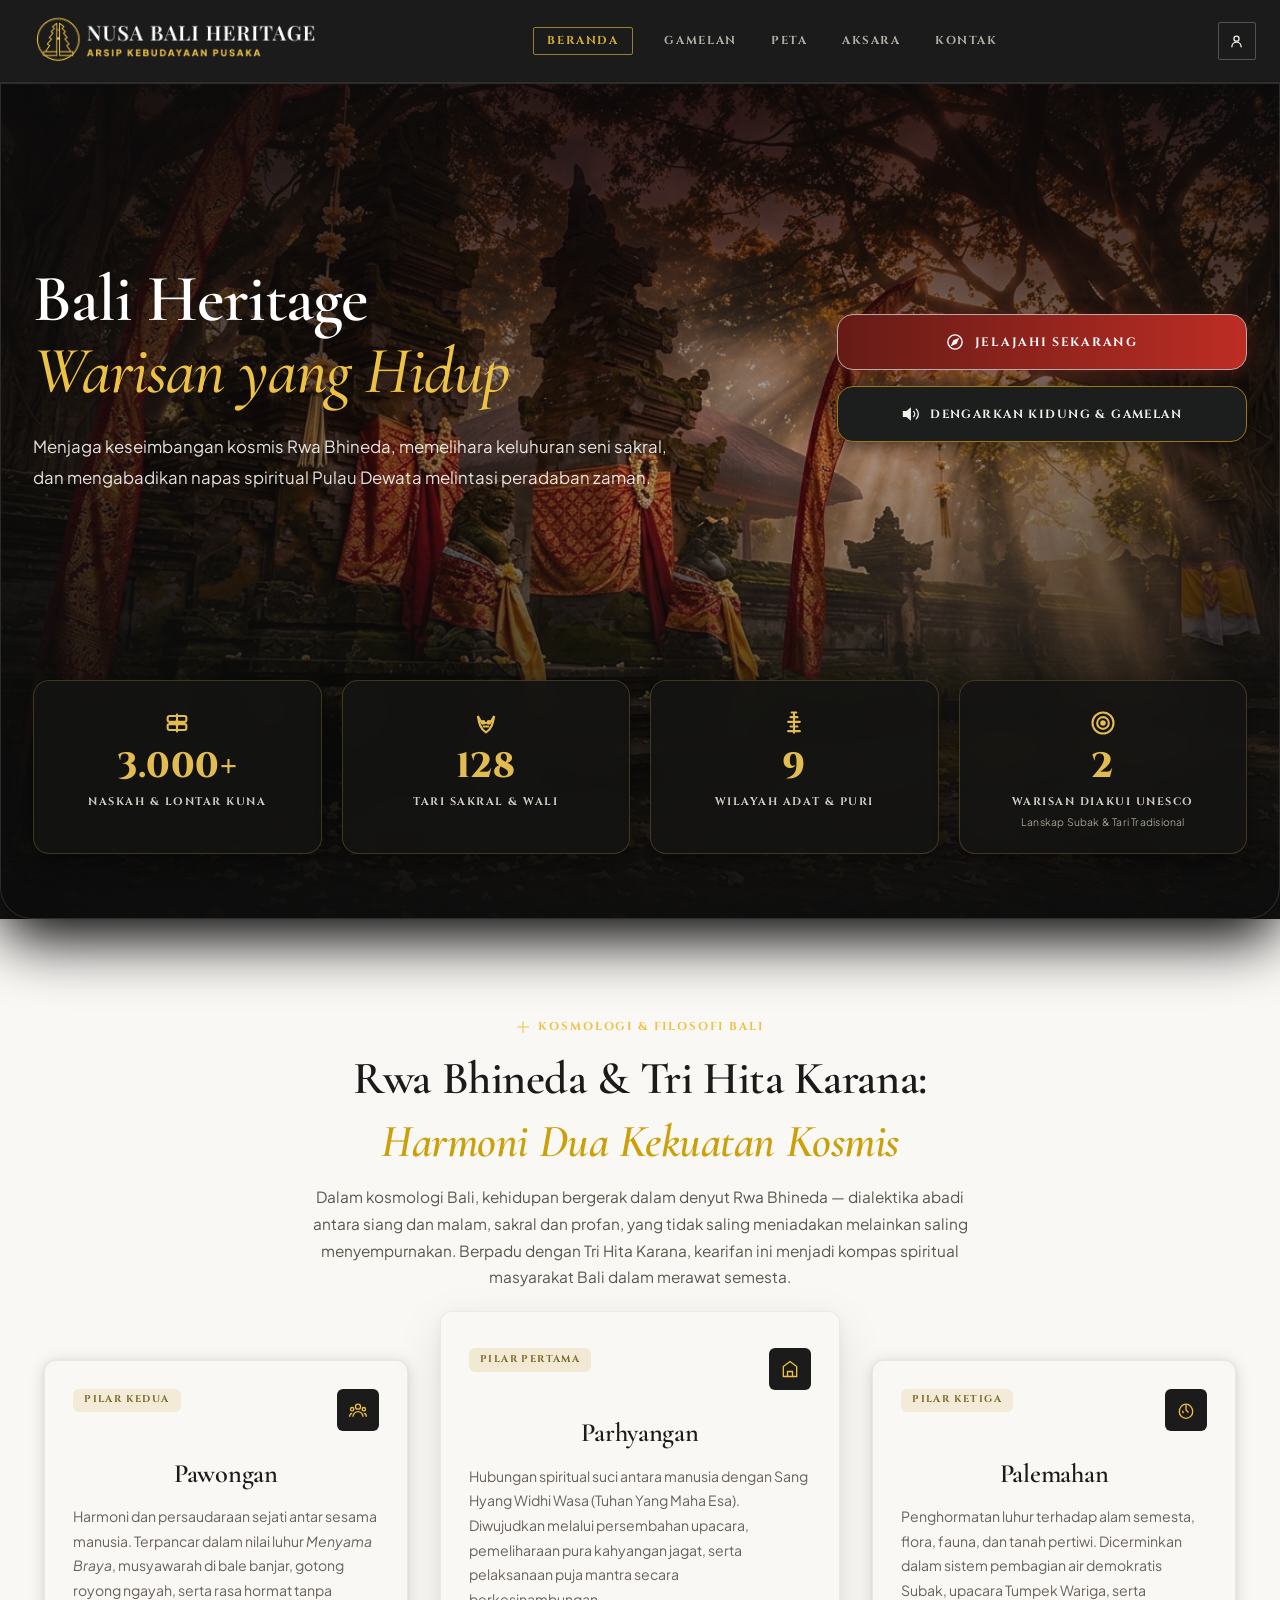
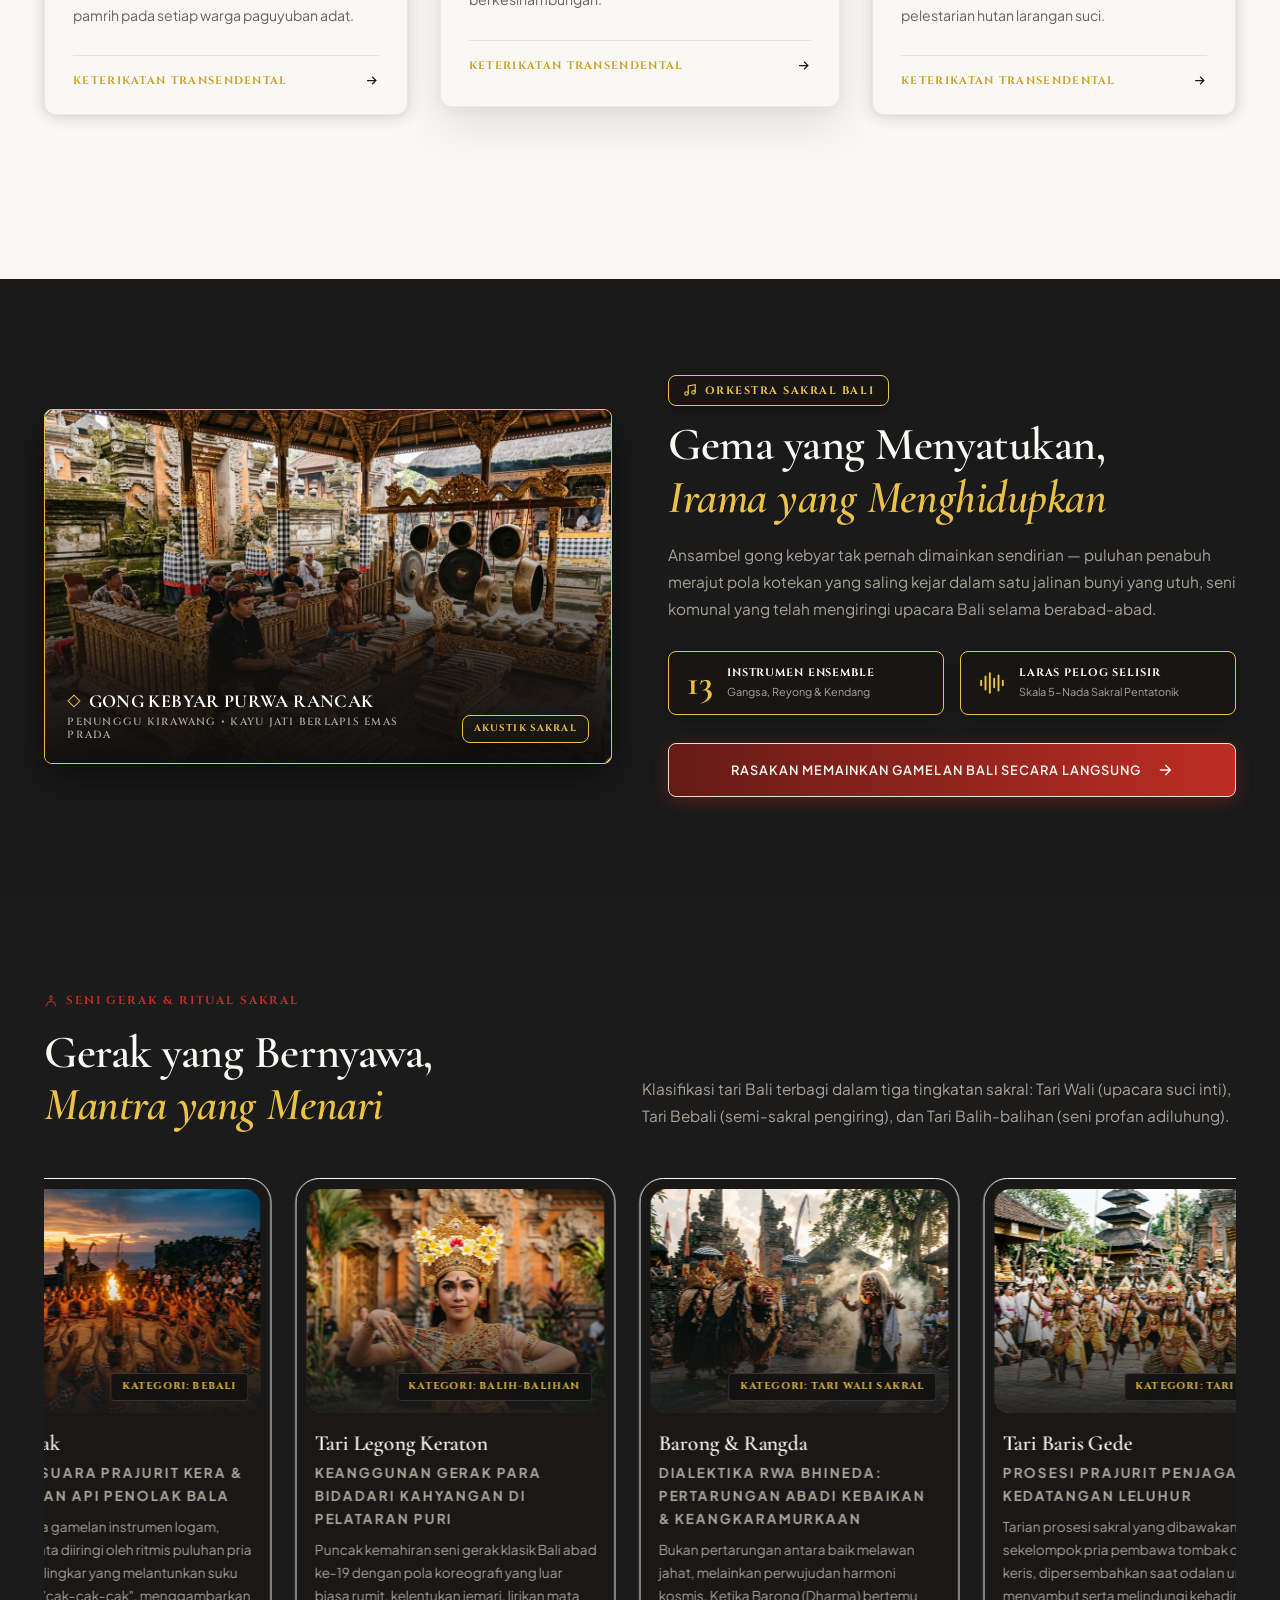
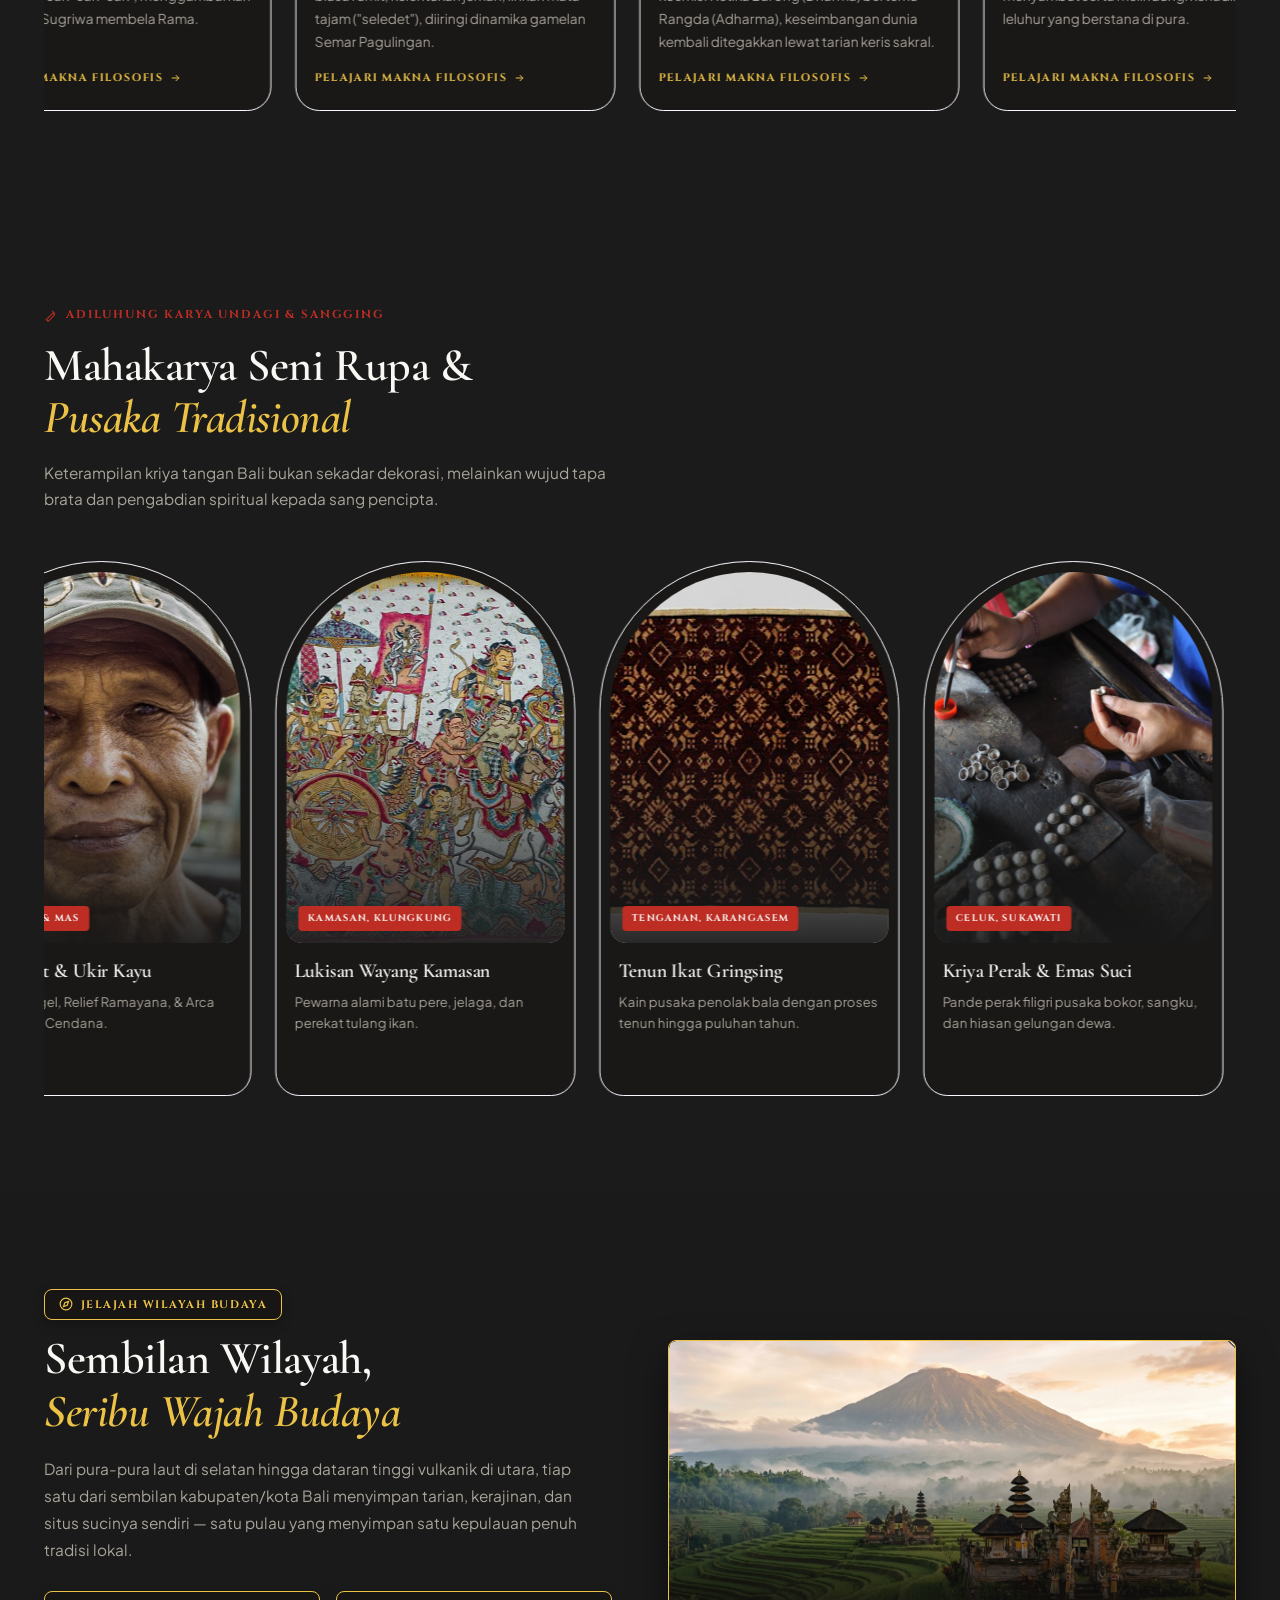
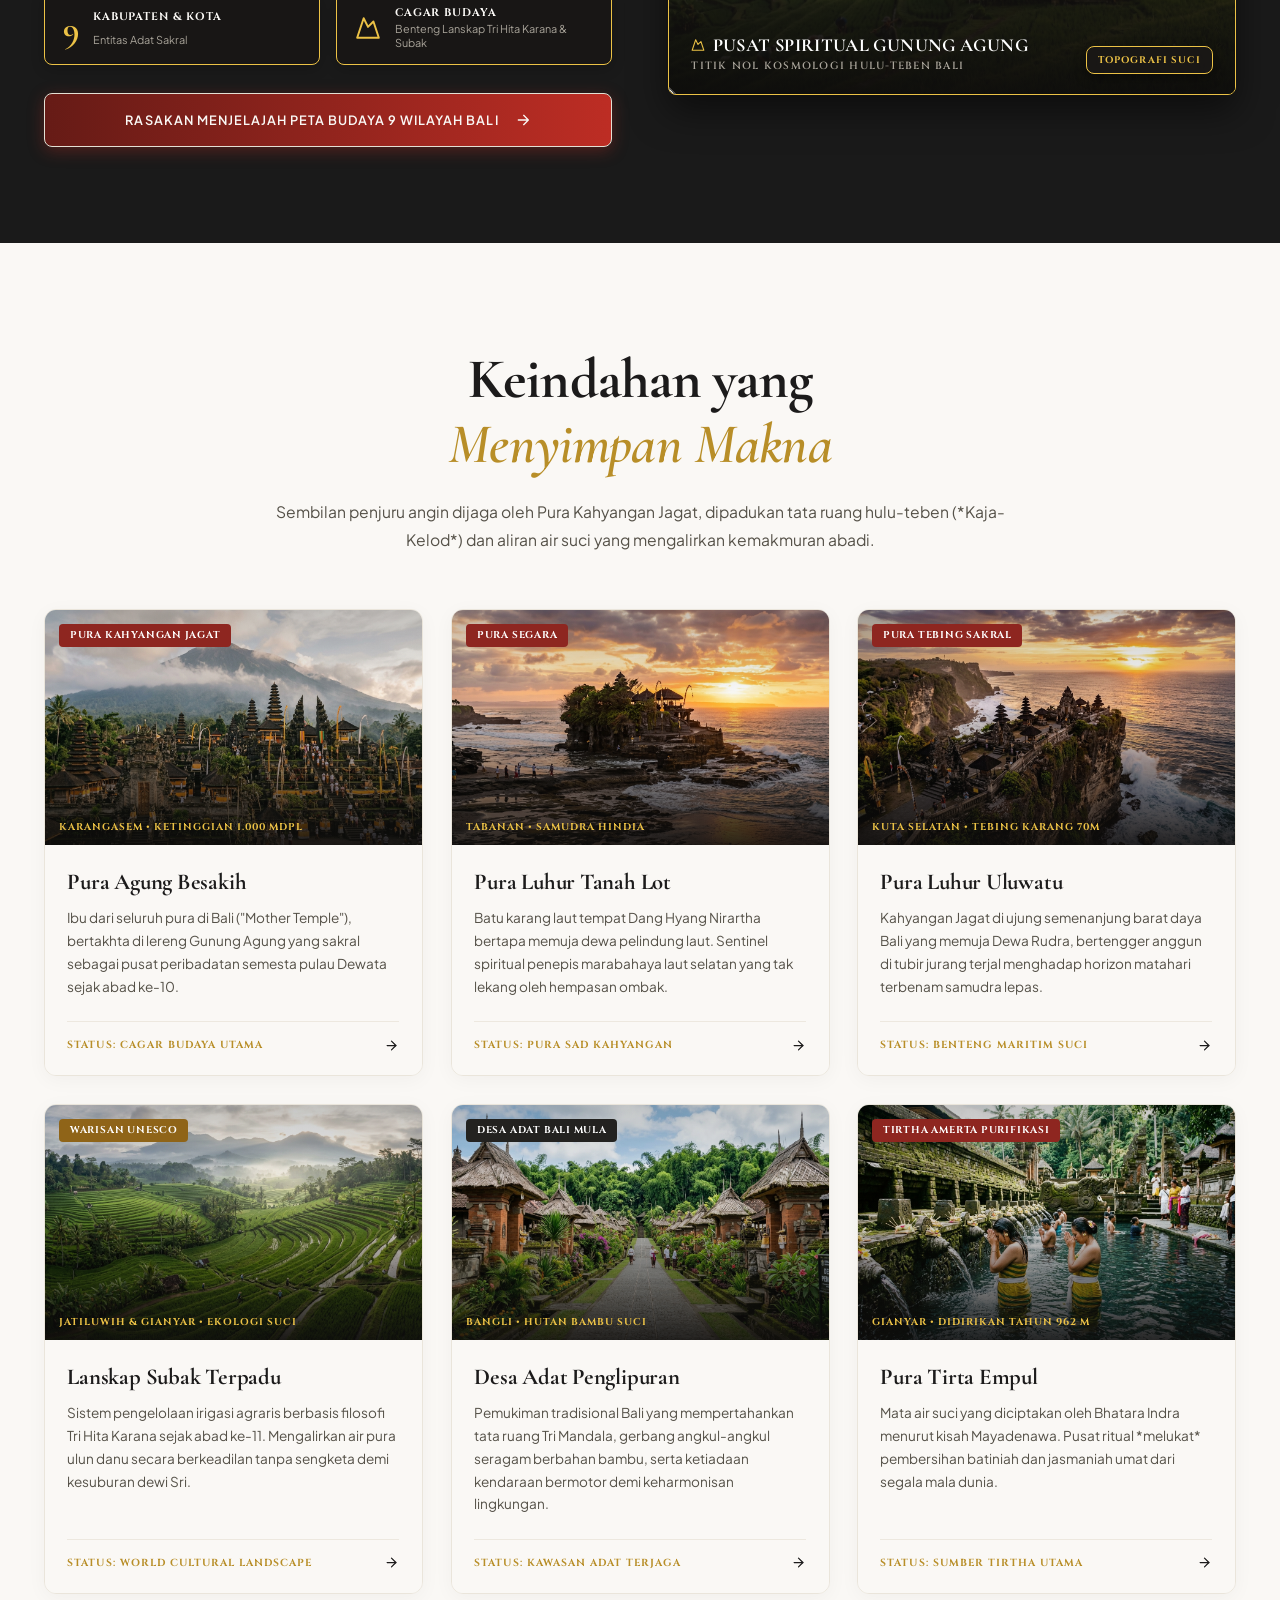
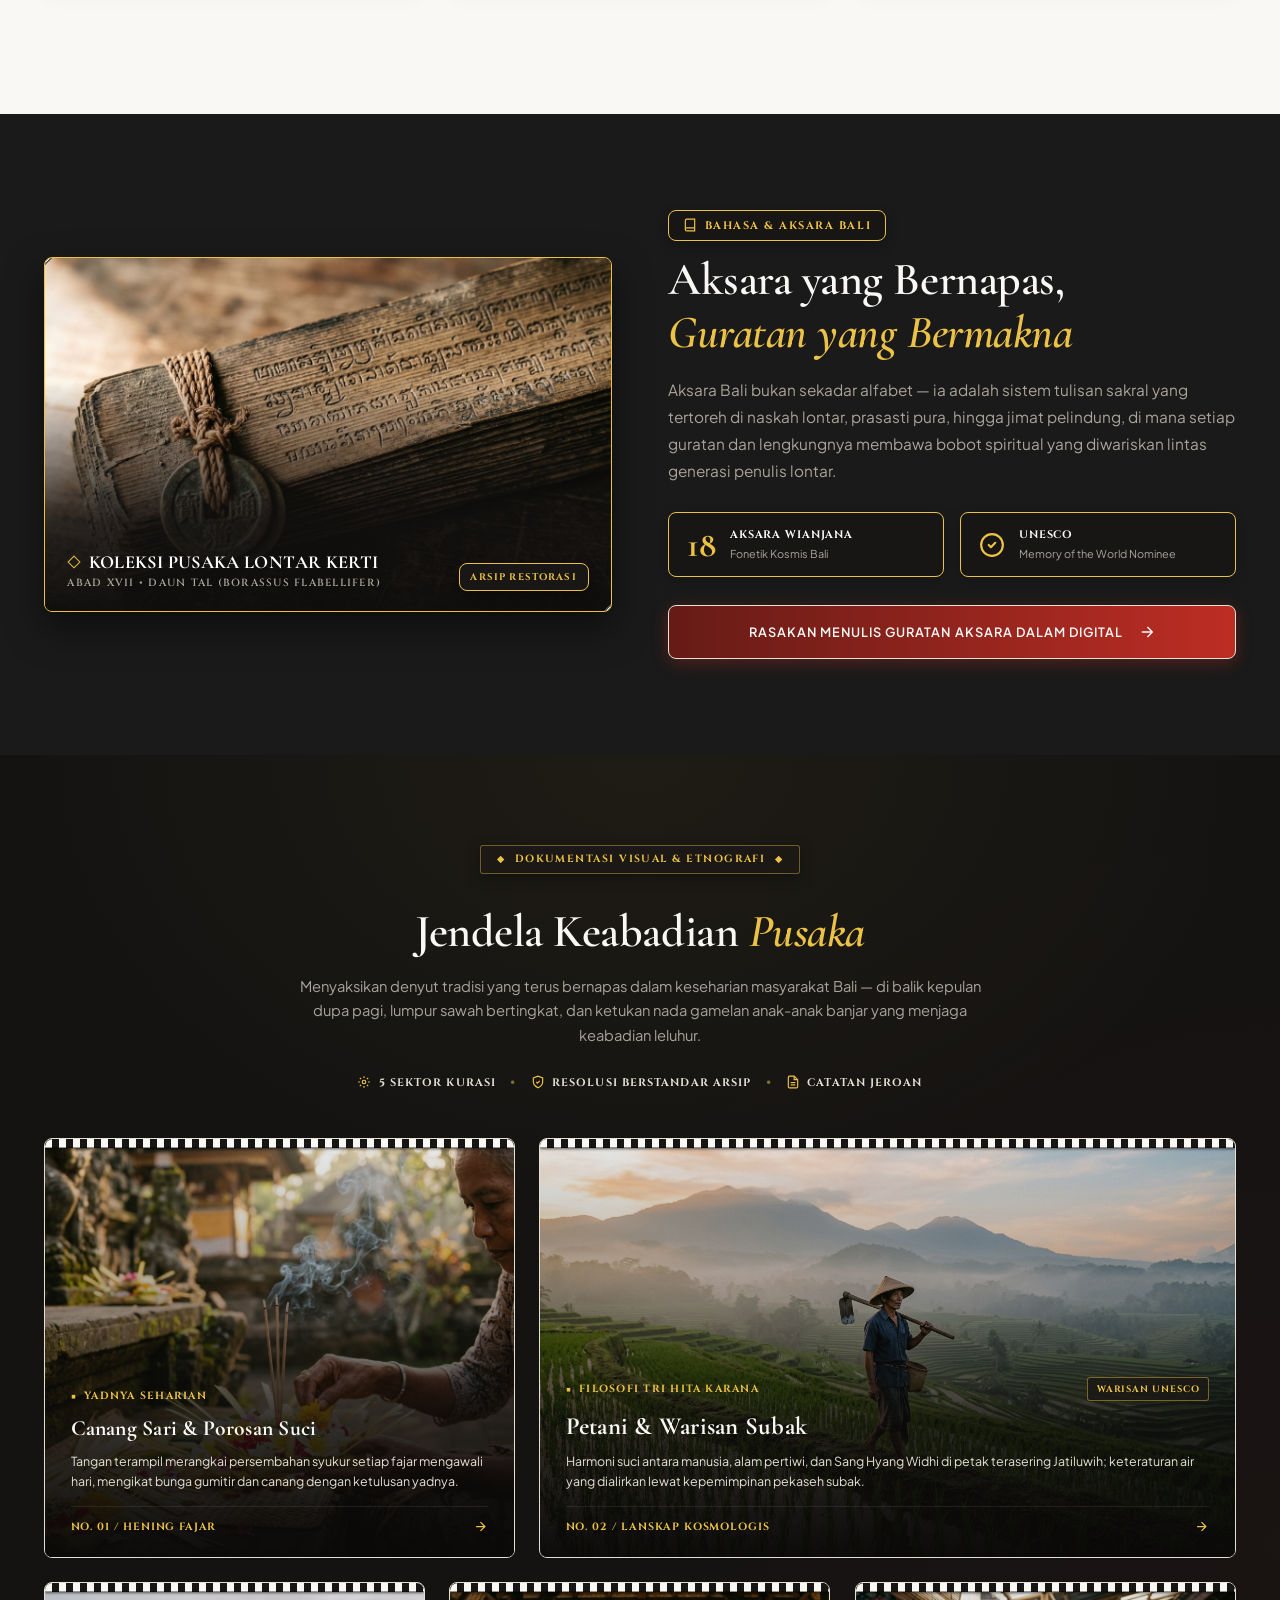
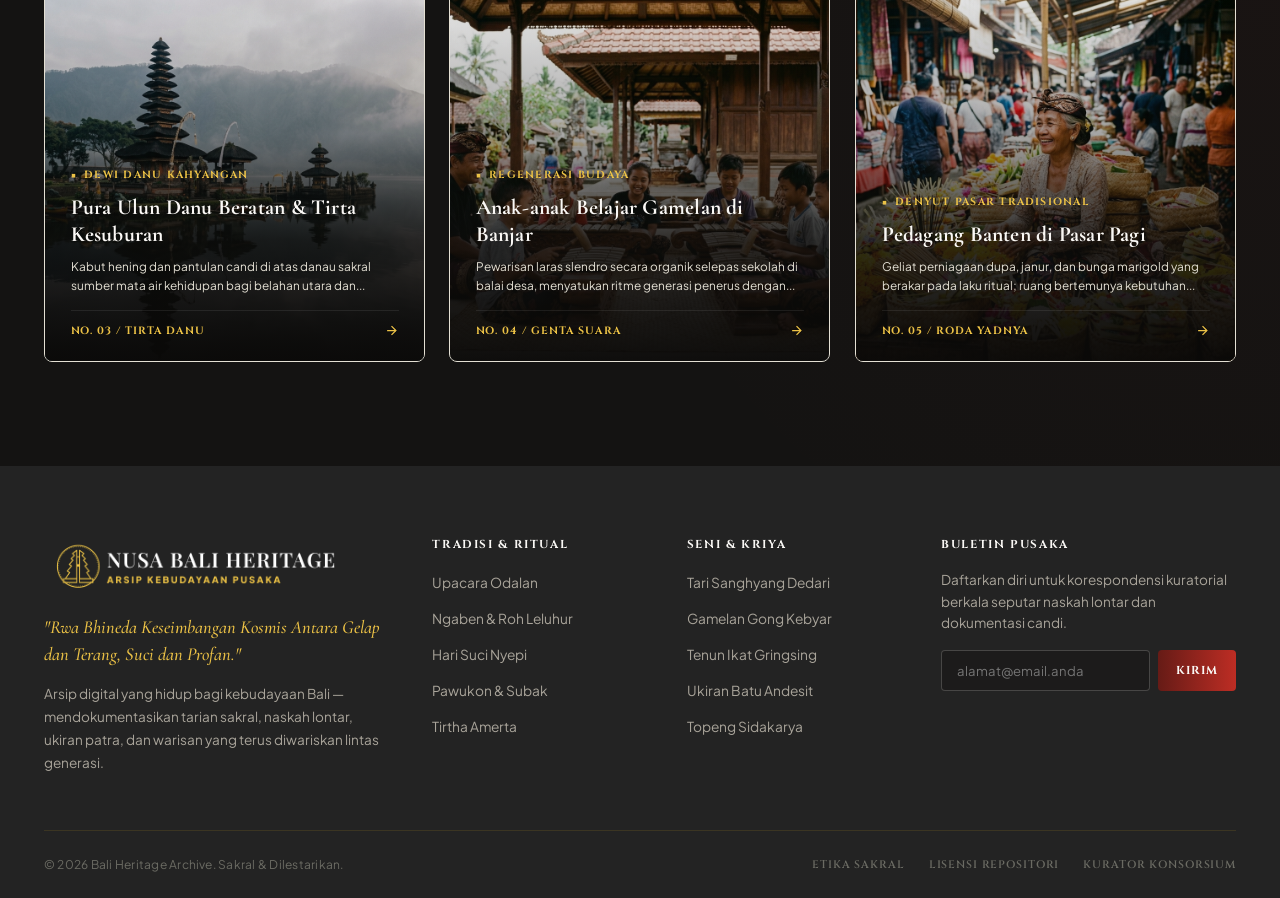
==== commit 66fe2b77: "splashscreen" ====
--- a/index.html
+++ b/index.html
@@ -16,9 +16,137 @@
 
   <link rel="stylesheet" href="assets/css/fonts.css">
   <link rel="stylesheet" href="assets/css/styles.css">
+  <link rel="stylesheet" href="assets/css/splash.css">
+
+  <script>
+    (function () {
+      try {
+        if (sessionStorage.getItem('nbh_splash_seen') === 'true') {
+          document.documentElement.classList.add('splash-screen--disabled');
+        }
+      } catch (_) {}
+    })();
+  </script>
+
+  <noscript>
+    <style>
+      .splash-screen,
+      #splashScreen {
+        display: none !important;
+      }
+    </style>
+  </noscript>
 </head>
 
 <body>
+
+  <!-- Layar Pembuka Budaya (Splash Screen) -->
+  <div class="splash-screen" id="splashScreen" role="dialog" aria-modal="true" aria-label="Layar Pembuka Nusa Bali Heritage">
+    <!-- Latar Arang Artistik -->
+    <div class="splash-screen__backdrop" aria-hidden="true"></div>
+
+    <!-- Ornamen Sudut Arsitektur Ukir Bali (Angkul-Angkul) -->
+    <div class="splash-screen__corners" aria-hidden="true">
+      <svg class="splash-screen__corner splash-screen__corner--tl" viewBox="0 0 80 80" fill="none">
+        <g class="splash-screen__corner-inner">
+          <path d="M4 76V24C4 12.95 12.95 4 24 4H76" stroke="#C9A227" stroke-width="1.5" stroke-linecap="round"/>
+          <path d="M12 76V30C12 20.06 20.06 12 30 12H76" stroke="#C9A227" stroke-width="1" stroke-dasharray="2 3" opacity="0.6"/>
+          <circle cx="24" cy="24" r="3" fill="#B3261E" stroke="#C9A227" stroke-width="1"/>
+          <path d="M4 24L16 24M24 4L24 16" stroke="#C9A227" stroke-width="1.5"/>
+          <path d="M8 8L16 16" stroke="#ECC246" stroke-width="1.5"/>
+        </g>
+      </svg>
+      <svg class="splash-screen__corner splash-screen__corner--tr" viewBox="0 0 80 80" fill="none">
+        <g class="splash-screen__corner-inner">
+          <path d="M4 76V24C4 12.95 12.95 4 24 4H76" stroke="#C9A227" stroke-width="1.5" stroke-linecap="round"/>
+          <path d="M12 76V30C12 20.06 20.06 12 30 12H76" stroke="#C9A227" stroke-width="1" stroke-dasharray="2 3" opacity="0.6"/>
+          <circle cx="24" cy="24" r="3" fill="#B3261E" stroke="#C9A227" stroke-width="1"/>
+          <path d="M4 24L16 24M24 4L24 16" stroke="#C9A227" stroke-width="1.5"/>
+          <path d="M8 8L16 16" stroke="#ECC246" stroke-width="1.5"/>
+        </g>
+      </svg>
+      <svg class="splash-screen__corner splash-screen__corner--bl" viewBox="0 0 80 80" fill="none">
+        <g class="splash-screen__corner-inner">
+          <path d="M4 76V24C4 12.95 12.95 4 24 4H76" stroke="#C9A227" stroke-width="1.5" stroke-linecap="round"/>
+          <path d="M12 76V30C12 20.06 20.06 12 30 12H76" stroke="#C9A227" stroke-width="1" stroke-dasharray="2 3" opacity="0.6"/>
+          <circle cx="24" cy="24" r="3" fill="#B3261E" stroke="#C9A227" stroke-width="1"/>
+          <path d="M4 24L16 24M24 4L24 16" stroke="#C9A227" stroke-width="1.5"/>
+          <path d="M8 8L16 16" stroke="#ECC246" stroke-width="1.5"/>
+        </g>
+      </svg>
+      <svg class="splash-screen__corner splash-screen__corner--br" viewBox="0 0 80 80" fill="none">
+        <g class="splash-screen__corner-inner">
+          <path d="M4 76V24C4 12.95 12.95 4 24 4H76" stroke="#C9A227" stroke-width="1.5" stroke-linecap="round"/>
+          <path d="M12 76V30C12 20.06 20.06 12 30 12H76" stroke="#C9A227" stroke-width="1" stroke-dasharray="2 3" opacity="0.6"/>
+          <circle cx="24" cy="24" r="3" fill="#B3261E" stroke="#C9A227" stroke-width="1"/>
+          <path d="M4 24L16 24M24 4L24 16" stroke="#C9A227" stroke-width="1.5"/>
+          <path d="M8 8L16 16" stroke="#ECC246" stroke-width="1.5"/>
+        </g>
+      </svg>
+    </div>
+
+    <!-- Konten Inti Splash Screen -->
+    <div class="splash-screen__content">
+      <!-- Lambang Pusaka & Halo Mandala Terpusat -->
+      <div class="splash-screen__logo-container" id="splashLogo">
+        <!-- Halo Ornamen Mandala Patra Sari (8 Penjuru Asta Dala) -->
+        <div class="splash-screen__ornament" aria-hidden="true">
+          <svg class="splash-screen__mandala" viewBox="0 0 200 200" fill="none">
+            <circle cx="100" cy="100" r="92" stroke="#C9A227" stroke-width="1" stroke-opacity="0.35" stroke-dasharray="3 4"/>
+            <circle cx="100" cy="100" r="82" stroke="#ECC246" stroke-width="1" stroke-opacity="0.5"/>
+            <circle cx="100" cy="100" r="74" stroke="#C9A227" stroke-width="0.8" stroke-dasharray="2 2" stroke-opacity="0.4"/>
+            <g stroke="#C9A227" stroke-width="1" stroke-linecap="round" opacity="0.65">
+              <line x1="100" y1="12" x2="100" y2="24"/>
+              <line x1="100" y1="176" x2="100" y2="188"/>
+              <line x1="12" y1="100" x2="24" y2="100"/>
+              <line x1="176" y1="100" x2="188" y2="100"/>
+              <line x1="38" y1="38" x2="47" y2="47"/>
+              <line x1="153" y1="153" x2="162" y2="162"/>
+              <line x1="162" y1="38" x2="153" y2="47"/>
+              <line x1="47" y1="153" x2="38" y2="162"/>
+            </g>
+            <circle cx="100" cy="24" r="2.2" fill="#B3261E"/>
+            <circle cx="100" cy="176" r="2.2" fill="#B3261E"/>
+            <circle cx="24" cy="100" r="2.2" fill="#B3261E"/>
+            <circle cx="176" cy="100" r="2.2" fill="#B3261E"/>
+          </svg>
+        </div>
+
+        <!-- Lambang Pusaka Nusa Bali Heritage (Candi Bentar Emas) -->
+        <div class="splash-screen__logo-frame">
+          <svg class="splash-screen__emblem-svg" viewBox="0 0 100 100" fill="none" xmlns="http://www.w3.org/2000/svg" aria-label="Lambang Nusa Bali Heritage">
+            <circle cx="50" cy="50" r="46" stroke="#ECC246" stroke-width="2.2"/>
+            <circle cx="50" cy="50" r="41" stroke="#ECC246" stroke-width="1" stroke-dasharray="2 2" stroke-opacity="0.8"/>
+            <path d="M47 80H26L34 70H30L38 58H33L41 44H37L45 28L47 24V80Z" fill="none" stroke="#ECC246" stroke-width="2" stroke-linejoin="round"/>
+            <path d="M53 80H74L66 70H70L62 58H67L59 44H63L55 28L53 24V80Z" fill="none" stroke="#ECC246" stroke-width="2" stroke-linejoin="round"/>
+            <circle cx="50" cy="38" r="1.6" fill="#ECC246"/>
+            <circle cx="50" cy="52" r="2.2" fill="#ECC246"/>
+            <line x1="24" y1="80" x2="47" y2="80" stroke="#ECC246" stroke-width="2.5" stroke-linecap="round"/>
+            <line x1="53" y1="80" x2="76" y2="80" stroke="#ECC246" stroke-width="2.5" stroke-linecap="round"/>
+          </svg>
+        </div>
+      </div>
+
+      <!-- Nama Website & Tagline Budaya -->
+      <div class="splash-screen__header">
+        <h1 class="splash-screen__title">NUSA BALI HERITAGE</h1>
+        <div class="splash-screen__divider" aria-hidden="true">
+          <span class="splash-screen__divider-line"></span>
+          <span class="splash-screen__divider-gem"></span>
+          <span class="splash-screen__divider-line"></span>
+        </div>
+        <p class="splash-screen__tagline">Discover the Soul of Bali</p>
+      </div>
+
+      <!-- Indikator Loading Garis Emas Halus -->
+      <div class="splash-screen__progress" aria-hidden="true">
+        <div class="splash-screen__progress-track">
+          <div class="splash-screen__progress-bar" id="splashProgressBar"></div>
+        </div>
+      </div>
+    </div>
+  </div>
+
 
   <!-- Header -->
   <header class="site-header" id="siteHeader">
@@ -1186,6 +1314,7 @@
   <script src="assets/js/main.js"></script>
   <script src="assets/js/animate.js" defer></script>
   <script src="assets/js/card-detail.js" defer></script>
+  <script src="assets/js/splash.js"></script>
 </body>
 
 </html>
--- a/assets/css/styles.css
+++ b/assets/css/styles.css
@@ -80,9 +80,29 @@
     scroll-behavior: auto;
   }
 
-  * {
+  *,
+  *::before,
+  *::after {
     animation-duration: 0.01ms !important;
+    animation-iteration-count: 1 !important;
     transition-duration: 0.01ms !important;
+  }
+
+  .hero__bg img,
+  .hero h1,
+  .hero p.hero__lede,
+  .hero__actions,
+  .stat-card,
+  .reveal-item,
+  .has-reveal .reveal-item {
+    opacity: 1 !important;
+    transform: none !important;
+    transition: none !important;
+  }
+
+  .pillar-card--featured,
+  .has-reveal .pillar-card--featured.reveal-item {
+    transform: translateY(-28px) !important;
   }
 }
 
@@ -186,6 +206,16 @@
   background: var(--c-dark);
   border-bottom: 1px solid rgba(255, 255, 255, 0.08);
   transition: background 0.25s var(--tr-smooth), border-color 0.25s var(--tr-smooth);
+  animation: headerFadeIn 0.5s var(--tr-smooth) backwards;
+}
+
+@keyframes headerFadeIn {
+  from {
+    opacity: 0.82;
+  }
+  to {
+    opacity: 1;
+  }
 }
 
 .site-header.is-scrolled {
@@ -302,6 +332,10 @@
   background: rgba(26, 26, 26, 0.98);
 }
 
+.mobile-nav:not([hidden]) {
+  animation: heroFadeUp 0.25s var(--tr-smooth);
+}
+
 .mobile-nav[hidden] {
   display: none;
 }
@@ -314,10 +348,16 @@
   text-transform: uppercase;
   color: var(--c-muted);
   border-bottom: 1px solid rgba(242, 240, 234, 0.08);
+  transition: color 0.2s var(--tr-smooth), transform 0.15s var(--tr-smooth);
 }
 
 .mobile-nav a:hover {
   color: var(--c-gold);
+}
+
+.mobile-nav a:active {
+  color: var(--c-cream);
+  transform: translateX(3px);
 }
 
 .visually-hidden {
@@ -353,6 +393,18 @@
   width: 100%;
   height: 100%;
   object-fit: cover;
+  animation: heroBgReveal 1.3s cubic-bezier(0.16, 1, 0.3, 1) backwards;
+}
+
+@keyframes heroBgReveal {
+  from {
+    opacity: 0.65;
+    transform: scale(1.035);
+  }
+  to {
+    opacity: 1;
+    transform: scale(1);
+  }
 }
 
 .hero__bg::after {
@@ -384,6 +436,7 @@
   line-height: 1.08;
   letter-spacing: -0.015em;
   color: #FFFFFF;
+  animation: heroFadeUp 0.7s var(--tr-smooth) 0.12s backwards;
 }
 
 .hero h1 span {
@@ -404,6 +457,7 @@
   font-size: 1.05rem;
   line-height: 1.85;
   font-weight: 400;
+  animation: heroFadeUp 0.7s var(--tr-smooth) 0.24s backwards;
 }
 
 .hero__actions {
@@ -413,6 +467,18 @@
   width: 100%;
   max-width: 410px;
   justify-self: end;
+  animation: heroFadeUp 0.7s var(--tr-smooth) 0.36s backwards;
+}
+
+@keyframes heroFadeUp {
+  from {
+    opacity: 0;
+    transform: translateY(18px);
+  }
+  to {
+    opacity: 1;
+    transform: translateY(0);
+  }
 }
 
 .btn-hero-primary {
@@ -499,6 +565,22 @@
   transition: transform 0.25s var(--tr-smooth), border-color 0.25s var(--tr-smooth), box-shadow 0.25s var(--tr-smooth);
 }
 
+.stats-bar .stat-card:nth-child(1) {
+  animation: heroFadeUp 0.65s var(--tr-smooth) 0.48s backwards;
+}
+
+.stats-bar .stat-card:nth-child(2) {
+  animation: heroFadeUp 0.65s var(--tr-smooth) 0.58s backwards;
+}
+
+.stats-bar .stat-card:nth-child(3) {
+  animation: heroFadeUp 0.65s var(--tr-smooth) 0.68s backwards;
+}
+
+.stats-bar .stat-card:nth-child(4) {
+  animation: heroFadeUp 0.65s var(--tr-smooth) 0.78s backwards;
+}
+
 .stat-card:hover {
   transform: translateY(-4px);
   border-color: #E2BC51;
@@ -829,15 +911,27 @@
   width: 300px;
 }
 
-@media (max-width: 480px) {
+@media (max-width: 640px) {
   .marquee-track .culture-card {
-    flex: 0 0 280px;
-    width: 280px;
+    flex: 0 0 240px;
+    width: 240px;
   }
 
   .marquee-track .kerajinan-card {
-    flex: 0 0 260px;
-    width: 260px;
+    flex: 0 0 220px;
+    width: 220px;
+  }
+}
+
+@media (max-width: 380px) {
+  .marquee-track .culture-card {
+    flex: 0 0 205px;
+    width: 205px;
+  }
+
+  .marquee-track .kerajinan-card {
+    flex: 0 0 185px;
+    width: 185px;
   }
 }
 
@@ -868,6 +962,16 @@
 
 .culture-card .media-frame {
   aspect-ratio: 4 / 3;
+}
+
+.culture-card .media-frame img {
+  transition: transform 0.45s var(--tr-smooth);
+}
+
+@media (hover: hover) and (pointer: fine) {
+  .culture-card:hover .media-frame img {
+    transform: scale(1.05);
+  }
 }
 
 .culture-card__badge {
@@ -1109,6 +1213,7 @@
   -webkit-backdrop-filter: blur(6px);
   z-index: -1;
   cursor: pointer;
+  animation: modalFadeIn 0.25s var(--tr-smooth);
 }
 
 .detail-modal__panel {
@@ -2700,21 +2805,181 @@
 }
 
 @media (max-width: 640px) {
-  .section {
-    padding: 4rem 0;
-  }
-
-  .stats-bar {
-    grid-template-columns: 1fr 1fr;
-  }
-
-  .card-grid--3 {
-    grid-template-columns: 1fr;
+  .container {
+    padding-inline: 1.15rem;
+  }
+
+  .brand__logo-img,
+  .brand__mark {
+    height: 42px;
+    max-width: 200px;
+  }
+
+  .site-header .container {
+    gap: 0.75rem;
+  }
+
+  .nav-actions {
+    gap: 0.4rem;
+  }
+
+  .hero {
+    min-height: auto;
+    padding: 5.5rem 0 3.5rem;
+  }
+
+  .hero .container {
+    padding-inline: 1.15rem;
+  }
+
+  .hero h1 {
+    font-size: clamp(2.1rem, 7.5vw, 3rem);
+    line-height: 1.12;
+  }
+
+  .hero p.hero__lede {
+    font-size: 0.94rem;
+    line-height: 1.65;
+    margin-top: 1rem;
   }
 
   .hero__actions {
     flex-direction: column;
     align-items: stretch;
+    gap: 12px;
+    max-width: 100%;
+  }
+
+  .btn-hero-primary,
+  .btn-hero-secondary {
+    height: 50px;
+    font-size: 0.72rem;
+    border-radius: 12px;
+  }
+
+  .stats-bar {
+    grid-template-columns: 1fr 1fr;
+    gap: 0.75rem;
+    margin-top: 2.75rem;
+  }
+
+  .stat-card {
+    padding: 1.25rem 0.85rem 1.1rem;
+    border-radius: 12px;
+  }
+
+  .stat-card__icon {
+    width: 22px;
+    height: 22px;
+    margin-bottom: 0.5rem;
+  }
+
+  .stat-card__number {
+    font-size: 1.8rem;
+  }
+
+  .stat-card__label {
+    font-size: 0.62rem;
+    letter-spacing: 0.1em;
+  }
+
+  .section {
+    padding: 3.5rem 0;
+  }
+
+  .section--light {
+    padding-bottom: 4rem;
+  }
+
+  .section-head {
+    margin-bottom: 2rem;
+  }
+
+  .section-heading,
+  .section-heading-2 {
+    font-size: clamp(1.8rem, 6.5vw, 2.5rem);
+  }
+
+  .section-desc {
+    font-size: 0.9rem;
+    line-height: 1.65;
+  }
+
+  .pillars-grid {
+    gap: 1.25rem;
+    padding-bottom: 0.5rem;
+  }
+
+  .pillar-card {
+    padding: 1.35rem 1.25rem 1.25rem;
+  }
+
+  .pillar-card h3 {
+    font-size: 1.35rem;
+  }
+
+  .pillar-card p {
+    font-size: 0.88rem;
+    line-height: 1.65;
+  }
+
+  .teaser-section {
+    padding: 3.5rem 0;
+  }
+
+  .teaser-grid {
+    gap: 1.75rem;
+  }
+
+  .teaser-media {
+    max-width: 440px;
+    margin-inline: auto;
+    aspect-ratio: 16 / 9;
+    max-height: 230px;
+  }
+
+  .teaser-media__caption {
+    padding: 0.85rem 1rem;
+  }
+
+  .culture-card {
+    border-radius: 18px;
+  }
+
+  .culture-card .media-frame {
+    aspect-ratio: 4 / 3;
+  }
+
+  .kerajinan-card .media-frame {
+    aspect-ratio: 4 / 5;
+    border-radius: 110px 110px 14px 14px;
+  }
+
+  #kerajinan .culture-card,
+  .kerajinan-card {
+    border-radius: 120px 120px 20px 20px;
+  }
+
+  .culture-card__body {
+    padding: 1.1rem 0.85rem 1.1rem;
+  }
+
+  .culture-card h3 {
+    font-size: 1.2rem;
+  }
+
+  .culture-card p {
+    font-size: 0.8rem;
+    line-height: 1.55;
+  }
+
+  .card-grid--3 {
+    grid-template-columns: 1fr;
+  }
+
+  .situs-card__media {
+    aspect-ratio: 16 / 9;
+    max-height: 210px;
   }
 
   .gallery-eyebrow-badge {
@@ -2759,11 +3024,11 @@
 
   .gallery-etno-row--top .gallery-etno-card,
   .gallery-etno-row--bottom .gallery-etno-card {
-    min-height: 340px;
+    min-height: 250px;
   }
 
   .gallery-etno-card__content {
-    padding: 1.25rem 1.15rem 1.15rem;
+    padding: 1.15rem 1rem 1rem;
     gap: 0.5rem;
   }
 
@@ -2777,27 +3042,27 @@
   }
 
   .gallery-modal__frame {
-    min-height: 220px;
-    max-height: 260px;
+    min-height: 190px;
+    max-height: 230px;
   }
 
   .gallery-modal__info {
-    padding: 1.25rem 1rem;
+    padding: 1.15rem 0.95rem;
   }
 
   .gallery-modal__title {
-    font-size: 1.35rem;
+    font-size: 1.25rem;
   }
 
   .gallery-modal__desc {
     font-size: 0.8rem;
+    margin-bottom: 0.85rem;
+  }
+
+  .gallery-modal__specs {
+    padding: 0.75rem;
     margin-bottom: 1rem;
-  }
-
-  .gallery-modal__specs {
-    padding: 0.85rem;
-    margin-bottom: 1.15rem;
-    gap: 0.6rem;
+    gap: 0.5rem;
   }
 
   .gallery-modal__nav {
@@ -2810,12 +3075,209 @@
     width: 100%;
   }
 
+  .detail-modal {
+    padding: 0.75rem;
+  }
+
+  .detail-modal__panel {
+    padding: 0.85rem 0.85rem 1.2rem;
+    border-radius: 12px;
+    max-height: 90vh;
+  }
+
+  .detail-modal__media {
+    height: 165px;
+    border-radius: 8px;
+  }
+
   .footer-top {
     grid-template-columns: 1fr;
+    gap: 2rem;
   }
 
   .footer-bottom {
     flex-direction: column;
     align-items: flex-start;
-  }
+    gap: 0.85rem;
+  }
+
+  .footer-bottom nav {
+    flex-wrap: wrap;
+    gap: 0.75rem 1.25rem;
+  }
+}
+
+@media (max-width: 380px) {
+  .container,
+  .hero .container {
+    padding-inline: 0.85rem;
+  }
+
+  .brand__logo-img,
+  .brand__mark {
+    height: 36px;
+    max-width: 155px;
+  }
+
+  .hero {
+    padding: 5rem 0 2.5rem;
+  }
+
+  .hero h1 {
+    font-size: 1.95rem;
+  }
+
+  .hero p.hero__lede {
+    font-size: 0.86rem;
+    line-height: 1.55;
+  }
+
+  .btn-hero-primary,
+  .btn-hero-secondary {
+    height: 46px;
+    font-size: 0.68rem;
+  }
+
+  .stats-bar {
+    gap: 0.5rem;
+    margin-top: 2rem;
+  }
+
+  .stat-card {
+    padding: 0.95rem 0.5rem 0.85rem;
+  }
+
+  .stat-card__number {
+    font-size: 1.5rem;
+  }
+
+  .stat-card__label {
+    font-size: 0.56rem;
+    letter-spacing: 0.06em;
+  }
+
+  .stat-card__sub {
+    display: none;
+  }
+
+  .teaser-media {
+    max-height: 185px;
+  }
+
+  .kerajinan-card .media-frame {
+    aspect-ratio: 1 / 1;
+    border-radius: 85px 85px 12px 12px;
+  }
+
+  #kerajinan .culture-card,
+  .kerajinan-card {
+    border-radius: 95px 95px 18px 18px;
+  }
+
+  .situs-card__media {
+    max-height: 160px;
+  }
+
+  .gallery-etno-row--top .gallery-etno-card,
+  .gallery-etno-row--bottom .gallery-etno-card {
+    min-height: 215px;
+  }
+
+  .gallery-modal__frame {
+    min-height: 160px;
+    max-height: 190px;
+  }
+
+  .detail-modal__media {
+    height: 135px;
+  }
+}
+
+/* ==========================================================================
+   TACTILE ACTIVE PRESSED STATES & BUTTON/CARD FEEDBACK
+   ========================================================================== */
+
+.btn:active,
+.pillar-card__link:active,
+.culture-card__link:active,
+.gallery-modal__nav-btn:active,
+.detail-modal__close:active,
+.gallery-modal__close:active,
+.newsletter-form button:active,
+.nav-square-btn:active,
+.nav-toggle:active {
+  transform: translateY(1px) scale(0.985);
+  transition-duration: 0.1s;
+}
+
+.btn-hero-primary:active {
+  transform: translateY(0) scale(0.985);
+  box-shadow: 0 2px 10px rgba(132, 40, 32, 0.4);
+  transition-duration: 0.1s;
+}
+
+.btn-hero-secondary:active {
+  transform: translateY(0) scale(0.985);
+  box-shadow: 0 2px 10px rgba(0, 0, 0, 0.5);
+  transition-duration: 0.1s;
+}
+
+.stat-card:active {
+  transform: translateY(-1px) scale(0.99);
+  transition-duration: 0.1s;
+}
+
+.pillar-card:active {
+  transform: translateY(-2px);
+  transition-duration: 0.1s;
+}
+
+.pillar-card--featured:active {
+  transform: translateY(-30px);
+  transition-duration: 0.1s;
+}
+
+.culture-card:active {
+  transform: translateY(-1px);
+  transition-duration: 0.1s;
+}
+
+.situs-card:active {
+  transform: translateY(-2px);
+  transition-duration: 0.1s;
+}
+
+.gallery-etno-card:active {
+  transform: translateY(-1px);
+  transition-duration: 0.1s;
+}
+
+/* ==========================================================================
+   SCROLL REVEAL SYSTEM & STAGGER TRANSITIONS
+   Progressive enhancement: by default elements remain in normal layout.
+   When JS activates, .has-reveal is set on <html> and .reveal-item
+   elements fade in and translate upward smoothly.
+   ========================================================================== */
+
+.has-reveal .reveal-item {
+  opacity: 0;
+  transform: translateY(18px);
+  transition: opacity 0.6s var(--tr-smooth), transform 0.6s var(--tr-smooth);
+  transition-delay: var(--reveal-delay, 0ms);
+  will-change: opacity, transform;
+}
+
+/* Preserve the distinctive -28px architectural elevation of the featured pillar card */
+.has-reveal .pillar-card--featured.reveal-item {
+  transform: translateY(-10px);
+}
+
+.has-reveal .reveal-item.is-revealed {
+  opacity: 1;
+  transform: translateY(0);
+}
+
+.has-reveal .pillar-card--featured.reveal-item.is-revealed {
+  opacity: 1;
+  transform: translateY(-28px);
 }
--- a/assets/css/splash.css
+++ b/assets/css/splash.css
@@ -0,0 +1,472 @@
+/* ==========================================================================
+   NUSA BALI HERITAGE — ANIMATED SPLASH SCREEN STYLES
+   Visual Identity:
+   - Charcoal Black: #1A1A1A
+   - Cream: #F2F0EA
+   - Bali Red Accent: #B3261E
+   - Bali Gold Detail: #C9A227 / #ECC246
+   ========================================================================== */
+
+/* 1. Instant suppression when already visited in this session */
+html.splash-screen--disabled .splash-screen,
+html.splash-screen--disabled #splashScreen {
+  display: none !important;
+}
+
+/* 2. Body scroll prevention during splash */
+body.splash-active {
+  overflow: hidden !important;
+  touch-action: none !important;
+}
+
+/* 3. Root Splash Overlay */
+.splash-screen {
+  position: fixed;
+  top: 0;
+  left: 0;
+  right: 0;
+  bottom: 0;
+  width: 100vw;
+  height: 100vh;
+  height: 100dvh;
+  background-color: #1A1A1A;
+  z-index: 999999;
+  display: flex;
+  align-items: center;
+  justify-content: center;
+  overflow: hidden;
+  user-select: none;
+  -webkit-user-select: none;
+  -webkit-font-smoothing: antialiased;
+  -moz-osx-font-smoothing: grayscale;
+  opacity: 1;
+  visibility: visible;
+  transition: opacity 0.55s cubic-bezier(0.4, 0, 0.2, 1),
+              visibility 0.55s cubic-bezier(0.4, 0, 0.2, 1);
+  /* Pure CSS emergency fallback dismissal (3.4s) ensuring site is never blocked if JS fails */
+  animation: splashFadeOutFallback 0.55s cubic-bezier(0.4, 0, 0.2, 1) 3.4s forwards;
+}
+
+/* Dismissing & Hidden Classes */
+.splash-screen.splash-screen--hiding {
+  opacity: 0 !important;
+  pointer-events: none !important;
+}
+
+.splash-screen.splash-screen--hidden {
+  display: none !important;
+  pointer-events: none !important;
+  visibility: hidden !important;
+}
+
+/* 4. Ambient Background Layer */
+.splash-screen__backdrop {
+  position: absolute;
+  inset: 0;
+  background: radial-gradient(circle at 50% 48%, rgba(42, 38, 32, 0.95) 0%, #1A1A1A 68%, #121212 100%);
+  opacity: 0;
+  animation: splashBgFadeIn 0.45s cubic-bezier(0.4, 0, 0.2, 1) forwards;
+  pointer-events: none;
+}
+
+@keyframes splashBgFadeIn {
+  from { opacity: 0; }
+  to { opacity: 1; }
+}
+
+/* 5. Balinese Architectural Corner Ornaments */
+.splash-screen__corners {
+  position: absolute;
+  inset: 28px;
+  pointer-events: none;
+}
+
+.splash-screen__corner {
+  position: absolute;
+  width: 64px;
+  height: 64px;
+  opacity: 0;
+  animation: splashCornerFadeIn 0.85s cubic-bezier(0.16, 1, 0.3, 1) 0.25s forwards;
+}
+
+.splash-screen__corner--tl {
+  top: 0;
+  left: 0;
+}
+
+.splash-screen__corner--tr {
+  top: 0;
+  right: 0;
+  transform: scaleX(-1);
+}
+
+.splash-screen__corner--bl {
+  bottom: 0;
+  left: 0;
+  transform: scaleY(-1);
+}
+
+.splash-screen__corner--br {
+  bottom: 0;
+  right: 0;
+  transform: scale(-1);
+}
+
+.splash-screen__corner-inner {
+  transform-origin: 24px 24px;
+  animation: splashCornerScale 0.85s cubic-bezier(0.16, 1, 0.3, 1) 0.25s both;
+}
+
+@keyframes splashCornerFadeIn {
+  from { opacity: 0; }
+  to { opacity: 0.9; }
+}
+
+@keyframes splashCornerScale {
+  from { transform: scale(0.75); }
+  to { transform: scale(1); }
+}
+
+/* 6. Central Composition Container */
+.splash-screen__content {
+  position: relative;
+  z-index: 2;
+  display: flex;
+  flex-direction: column;
+  align-items: center;
+  justify-content: center;
+  text-align: center;
+  padding: 1.5rem;
+  max-width: 90vw;
+}
+
+/* 7. Logo & Balinese Sacred Mandala Container */
+.splash-screen__logo-container {
+  position: relative;
+  width: 96px;
+  height: 96px;
+  margin: 0 auto 1.6rem;
+  display: flex;
+  align-items: center;
+  justify-content: center;
+}
+
+/* Balinese Sacred Mandala Halo (Patra Sari / Asta Dala) */
+.splash-screen__ornament {
+  position: absolute;
+  top: 50%;
+  left: 50%;
+  width: 230px;
+  height: 230px;
+  pointer-events: none;
+  opacity: 0;
+  transform: translate(-50%, -50%) scale(0.78) rotate(-10deg);
+  animation: splashMandalaReveal 1.1s cubic-bezier(0.16, 1, 0.3, 1) 0.3s forwards;
+}
+
+.splash-screen__mandala {
+  width: 100%;
+  height: 100%;
+  display: block;
+}
+
+@keyframes splashMandalaReveal {
+  0% {
+    opacity: 0;
+    transform: translate(-50%, -50%) scale(0.78) rotate(-10deg);
+  }
+  100% {
+    opacity: 0.85;
+    transform: translate(-50%, -50%) scale(1) rotate(0deg);
+  }
+}
+
+/* Center Emblem Logo */
+.splash-screen__logo-frame {
+  position: relative;
+  z-index: 2;
+  width: 96px;
+  height: 96px;
+  display: flex;
+  align-items: center;
+  justify-content: center;
+  opacity: 0;
+  transform: scale(0.88);
+  filter: drop-shadow(0 0 18px rgba(201, 162, 39, 0.45));
+  animation: splashLogoScaleIn 0.8s cubic-bezier(0.16, 1, 0.3, 1) 0.65s forwards;
+}
+
+.splash-screen__emblem-svg {
+  width: 100%;
+  height: 100%;
+  display: block;
+}
+
+@keyframes splashLogoScaleIn {
+  0% {
+    opacity: 0;
+    transform: scale(0.88);
+  }
+  100% {
+    opacity: 1;
+    transform: scale(1);
+  }
+}
+
+/* 8. Header Typography */
+.splash-screen__header {
+  position: relative;
+  display: flex;
+  flex-direction: column;
+  align-items: center;
+}
+
+.splash-screen__title {
+  font-family: var(--ff-display, 'Cinzel', 'Playfair Display', Georgia, serif);
+  font-size: 2.1rem;
+  font-weight: 700;
+  letter-spacing: 0.22em;
+  color: #F2F0EA;
+  text-transform: uppercase;
+  margin: 0 0 0.8rem;
+  line-height: 1.15;
+  text-shadow: 0 2px 14px rgba(0, 0, 0, 0.6);
+  opacity: 0;
+  transform: translateY(12px);
+  animation: splashTitleRise 0.75s cubic-bezier(0.16, 1, 0.3, 1) 0.95s forwards;
+}
+
+@keyframes splashTitleRise {
+  0% {
+    opacity: 0;
+    transform: translateY(12px);
+  }
+  100% {
+    opacity: 1;
+    transform: translateY(0);
+  }
+}
+
+/* Delicate Balinese Ornate Divider */
+.splash-screen__divider {
+  display: flex;
+  align-items: center;
+  justify-content: center;
+  gap: 0.75rem;
+  margin-bottom: 0.85rem;
+  opacity: 0;
+  animation: splashDividerAppear 0.65s cubic-bezier(0.16, 1, 0.3, 1) 1.15s forwards;
+}
+
+.splash-screen__divider-line {
+  width: 44px;
+  height: 1px;
+  background: linear-gradient(90deg, transparent, #C9A227);
+}
+
+.splash-screen__divider-line:last-child {
+  background: linear-gradient(90deg, #C9A227, transparent);
+}
+
+.splash-screen__divider-gem {
+  width: 6px;
+  height: 6px;
+  background: #B3261E;
+  border: 1px solid #ECC246;
+  transform: rotate(45deg);
+  box-shadow: 0 0 6px rgba(179, 38, 30, 0.7);
+}
+
+@keyframes splashDividerAppear {
+  0% {
+    opacity: 0;
+    transform: scaleX(0.7);
+  }
+  100% {
+    opacity: 0.95;
+    transform: scaleX(1);
+  }
+}
+
+/* Tagline */
+.splash-screen__tagline {
+  font-family: var(--ff-sans, 'Plus Jakarta Sans', 'Inter', -apple-system, sans-serif);
+  font-size: 0.88rem;
+  font-weight: 500;
+  letter-spacing: 0.18em;
+  color: #F2F0EA;
+  text-transform: uppercase;
+  margin: 0 0 2rem;
+  opacity: 0;
+  transform: translateY(8px);
+  animation: splashTaglineRise 0.7s cubic-bezier(0.16, 1, 0.3, 1) 1.25s forwards;
+}
+
+@keyframes splashTaglineRise {
+  0% {
+    opacity: 0;
+    transform: translateY(8px);
+  }
+  100% {
+    opacity: 0.92;
+    transform: translateY(0);
+  }
+}
+
+/* 9. Smooth Gold Progress Bar */
+.splash-screen__progress {
+  width: 180px;
+  margin: 0 auto;
+  opacity: 0;
+  animation: splashProgressAppear 0.5s ease 1.35s forwards;
+}
+
+.splash-screen__progress-track {
+  height: 2px;
+  width: 100%;
+  background: rgba(201, 162, 39, 0.2);
+  border-radius: 2px;
+  overflow: hidden;
+  position: relative;
+}
+
+.splash-screen__progress-bar {
+  height: 100%;
+  width: 0%;
+  background: linear-gradient(90deg, #B3261E 0%, #C9A227 45%, #ECC246 100%);
+  border-radius: 2px;
+  box-shadow: 0 0 10px rgba(236, 194, 70, 0.7);
+  animation: splashProgressFill 1.1s cubic-bezier(0.4, 0, 0.2, 1) 1.4s forwards;
+}
+
+@keyframes splashProgressAppear {
+  from { opacity: 0; }
+  to { opacity: 1; }
+}
+
+@keyframes splashProgressFill {
+  0% {
+    width: 0%;
+  }
+  50% {
+    width: 65%;
+  }
+  100% {
+    width: 100%;
+  }
+}
+
+/* 10. CSS Keyframe Fallback Dismissal (Safety Guarantee) */
+@keyframes splashFadeOutFallback {
+  0% {
+    opacity: 1;
+    visibility: visible;
+  }
+  99% {
+    opacity: 0;
+    visibility: hidden;
+    pointer-events: none;
+  }
+  100% {
+    opacity: 0;
+    visibility: hidden;
+    display: none;
+    pointer-events: none;
+  }
+}
+
+/* 11. Responsive Breakpoints */
+@media (max-width: 768px) {
+  .splash-screen__corners {
+    inset: 18px;
+  }
+
+  .splash-screen__corner {
+    width: 52px;
+    height: 52px;
+  }
+
+  .splash-screen__logo-container {
+    width: 84px;
+    height: 84px;
+    margin-bottom: 1.3rem;
+  }
+
+  .splash-screen__ornament {
+    width: 200px;
+    height: 200px;
+  }
+
+  .splash-screen__logo-frame {
+    width: 84px;
+    height: 84px;
+  }
+
+  .splash-screen__title {
+    font-size: 1.65rem;
+    letter-spacing: 0.18em;
+    margin-bottom: 0.65rem;
+  }
+
+  .splash-screen__tagline {
+    font-size: 0.8rem;
+    letter-spacing: 0.15em;
+    margin-bottom: 1.7rem;
+  }
+
+  .splash-screen__progress {
+    width: 150px;
+  }
+}
+
+@media (max-width: 480px) {
+  .splash-screen__corners {
+    inset: 12px;
+  }
+
+  .splash-screen__corner {
+    width: 42px;
+    height: 42px;
+  }
+
+  .splash-screen__logo-container {
+    width: 74px;
+    height: 74px;
+    margin-bottom: 1.1rem;
+  }
+
+  .splash-screen__ornament {
+    width: 175px;
+    height: 175px;
+  }
+
+  .splash-screen__logo-frame {
+    width: 74px;
+    height: 74px;
+  }
+
+  .splash-screen__title {
+    font-size: 1.35rem;
+    letter-spacing: 0.15em;
+    margin-bottom: 0.55rem;
+  }
+
+  .splash-screen__tagline {
+    font-size: 0.72rem;
+    letter-spacing: 0.12em;
+    margin-bottom: 1.5rem;
+  }
+
+  .splash-screen__progress {
+    width: 130px;
+  }
+}
+
+/* 12. Reduced Motion Support */
+@media (prefers-reduced-motion: reduce) {
+  .splash-screen,
+  #splashScreen {
+    display: none !important;
+    animation: none !important;
+  }
+}
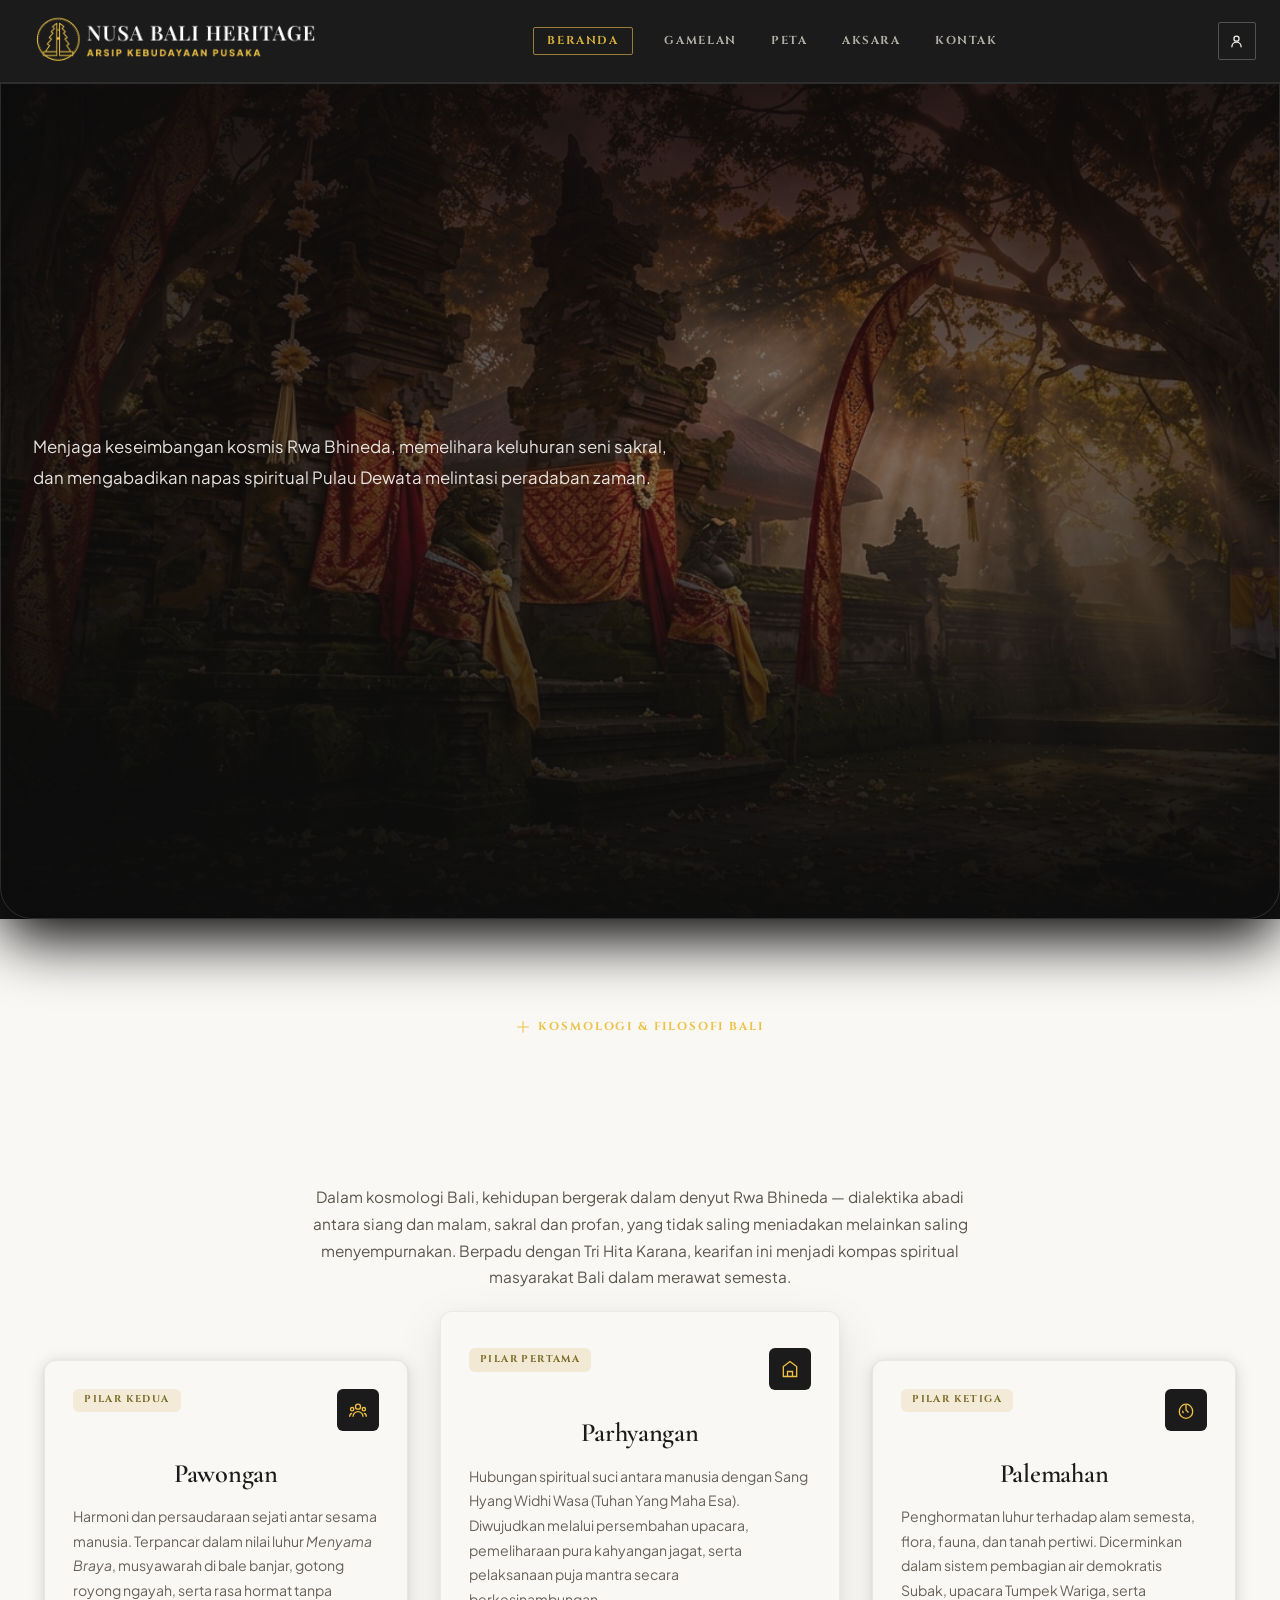
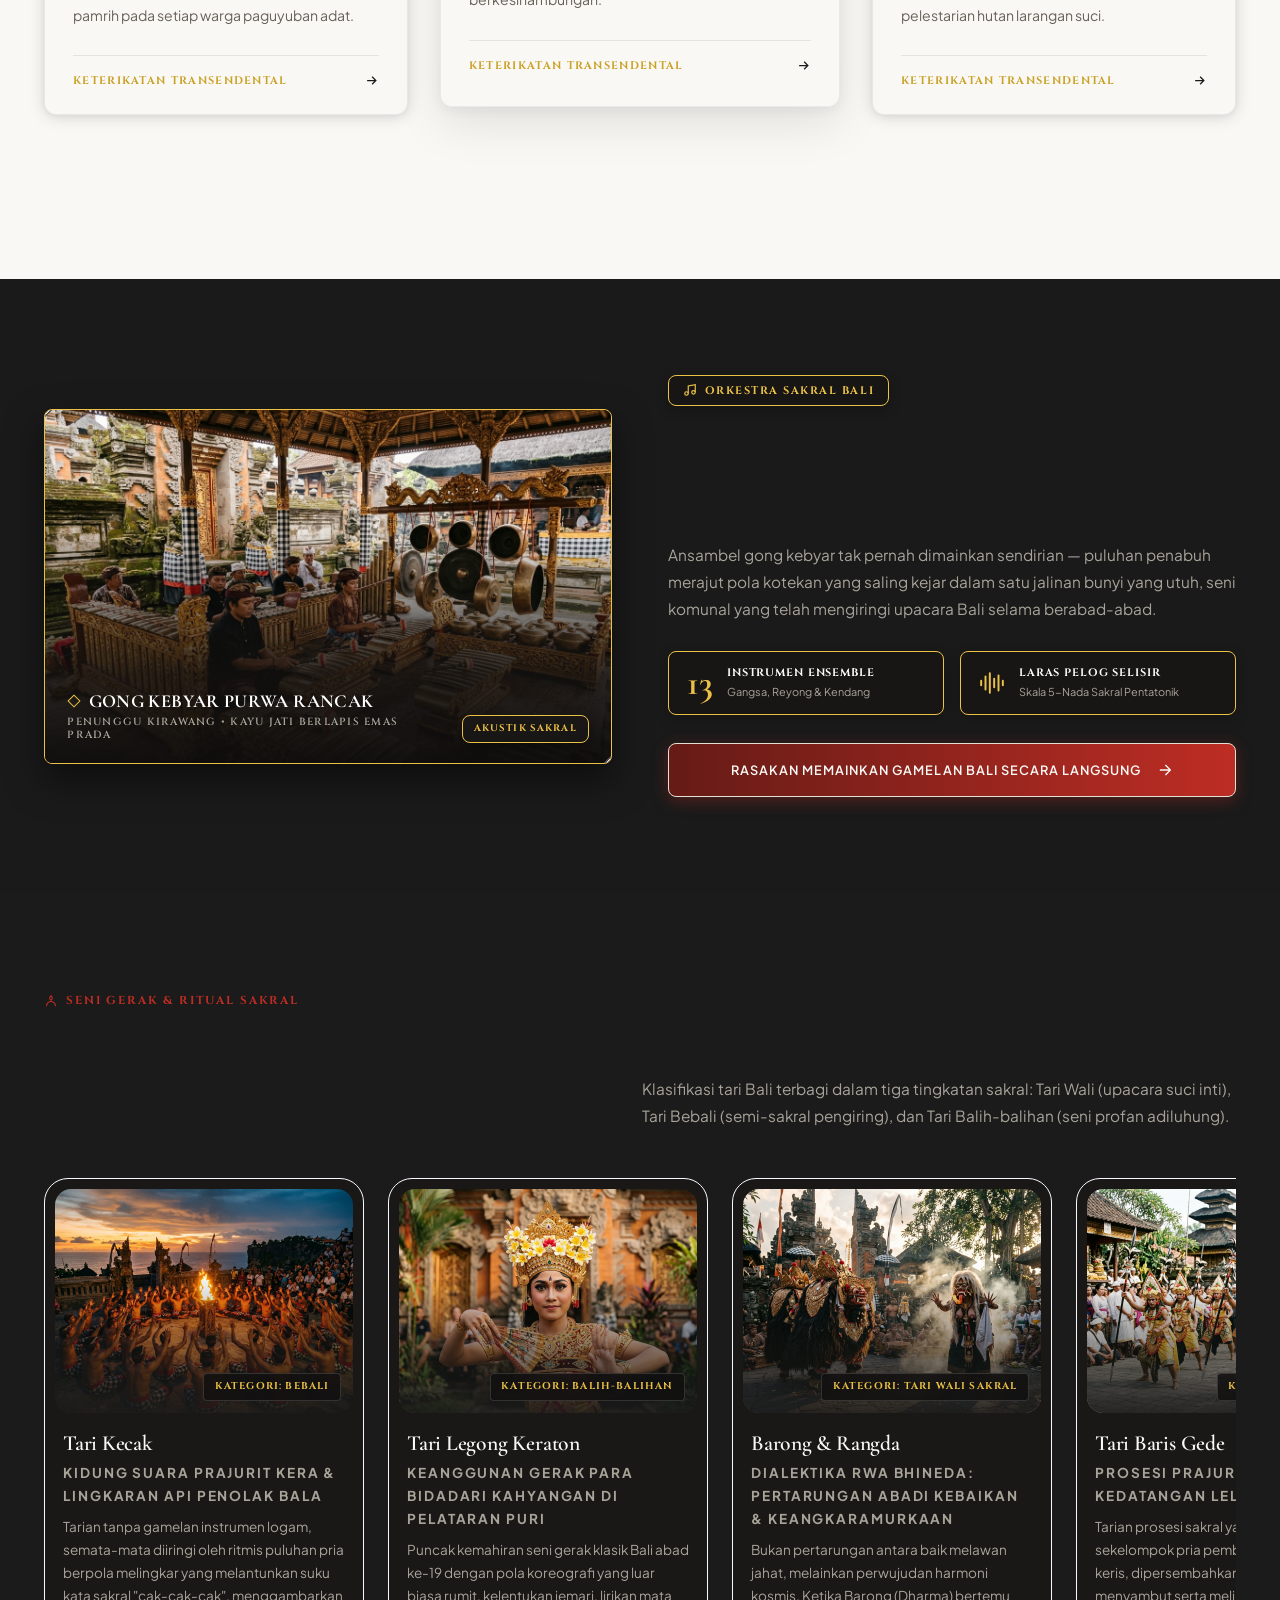
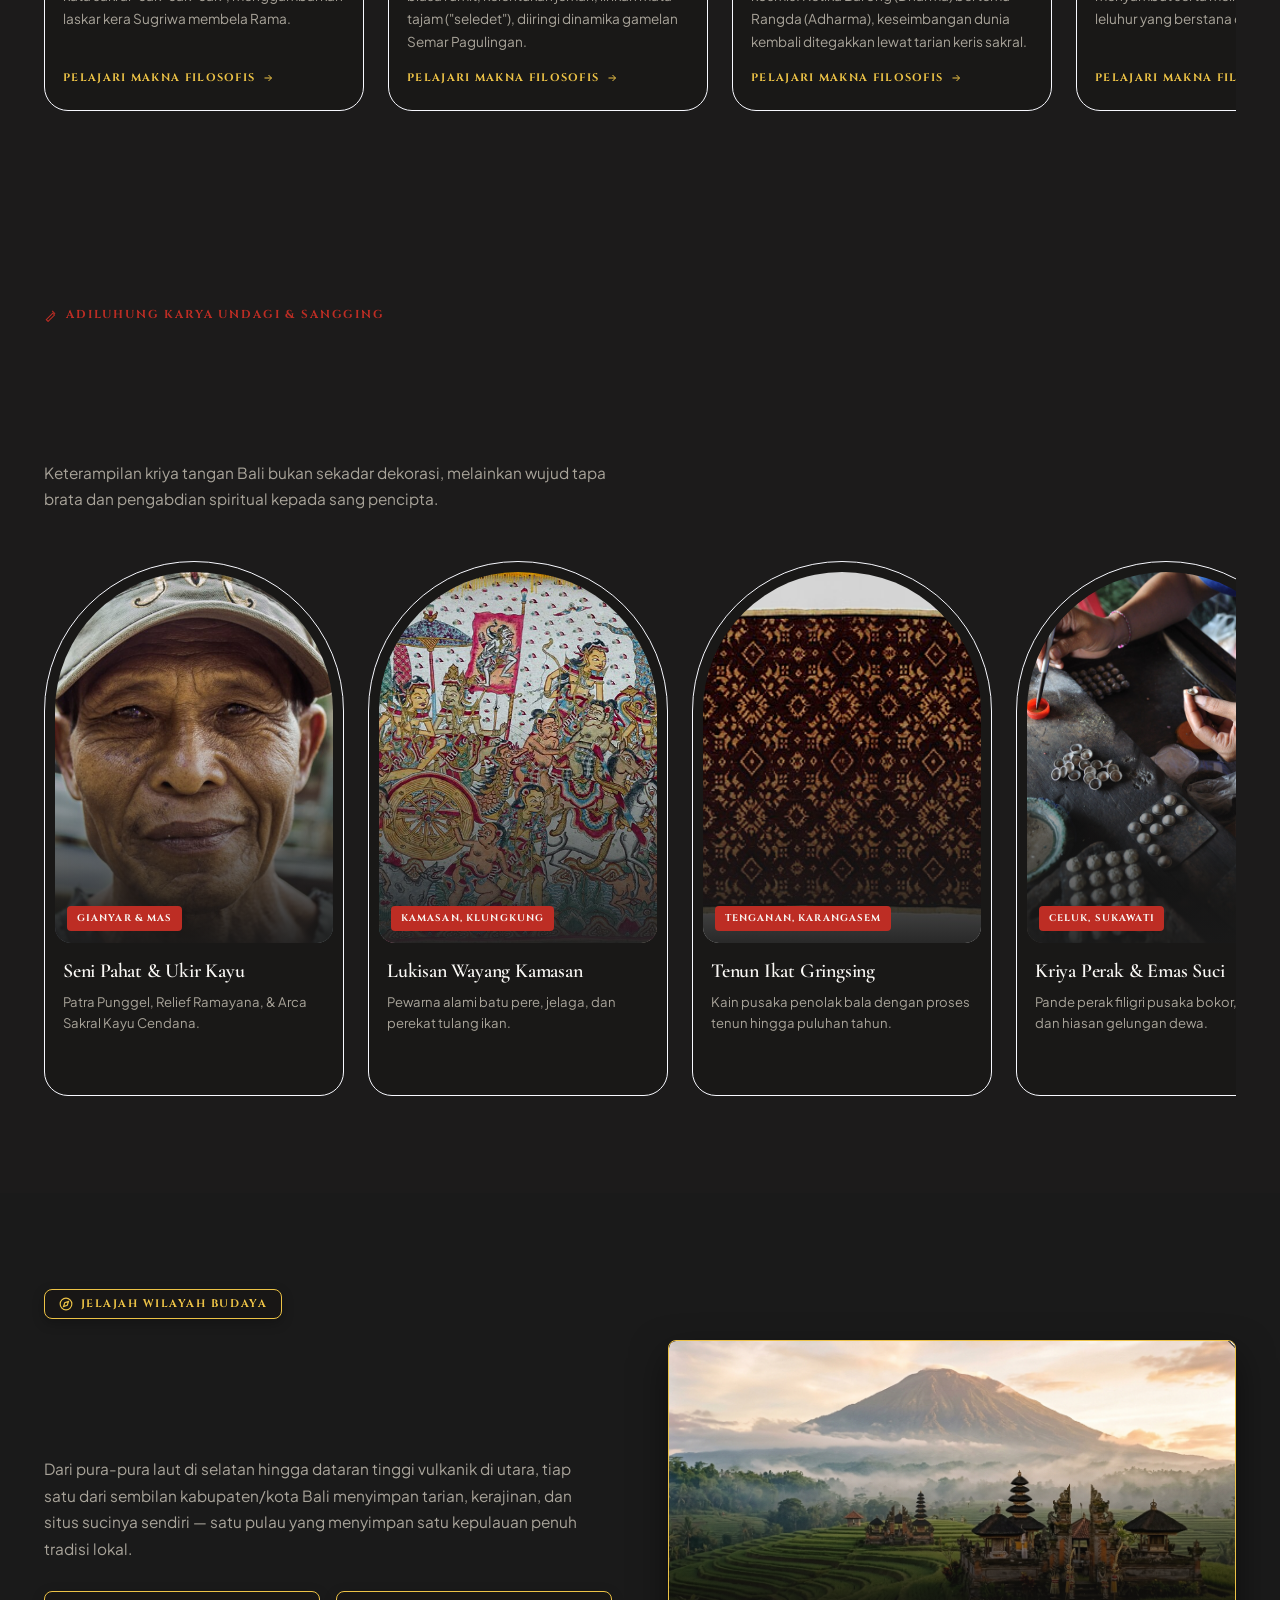
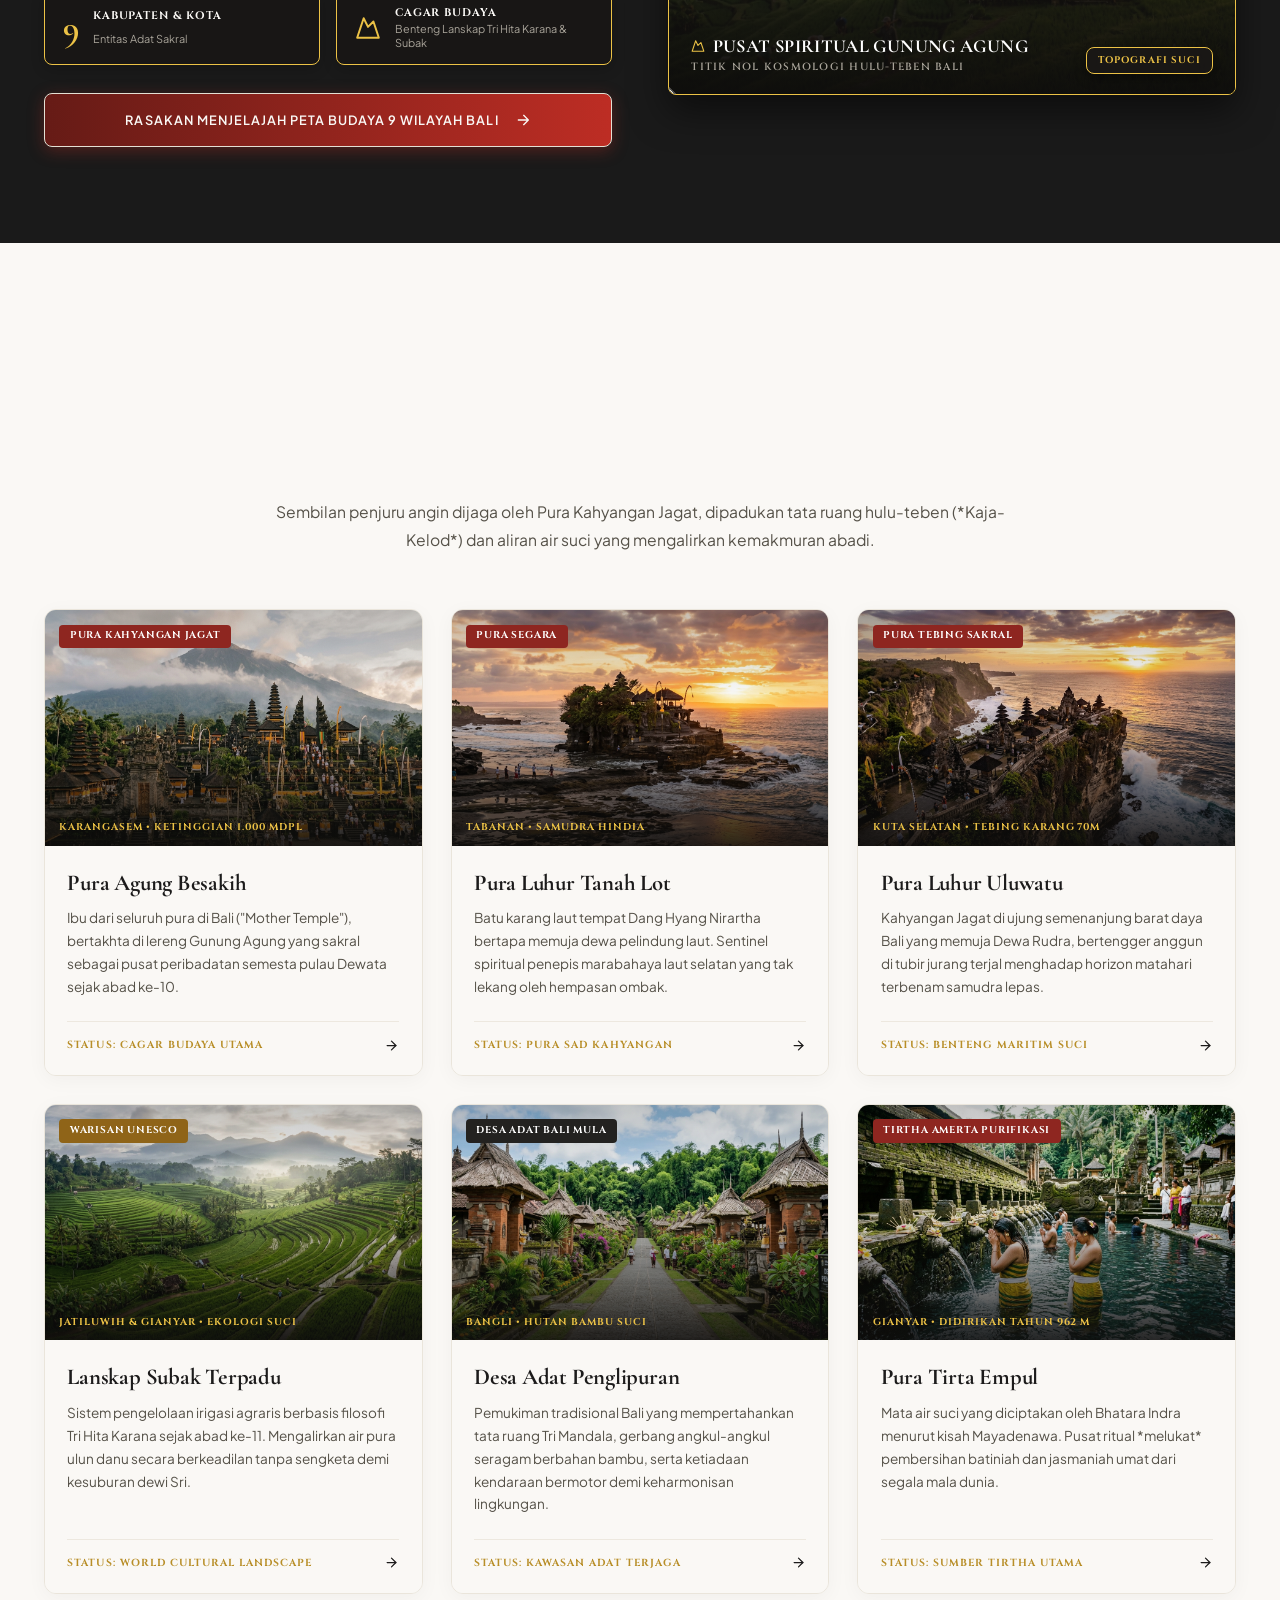
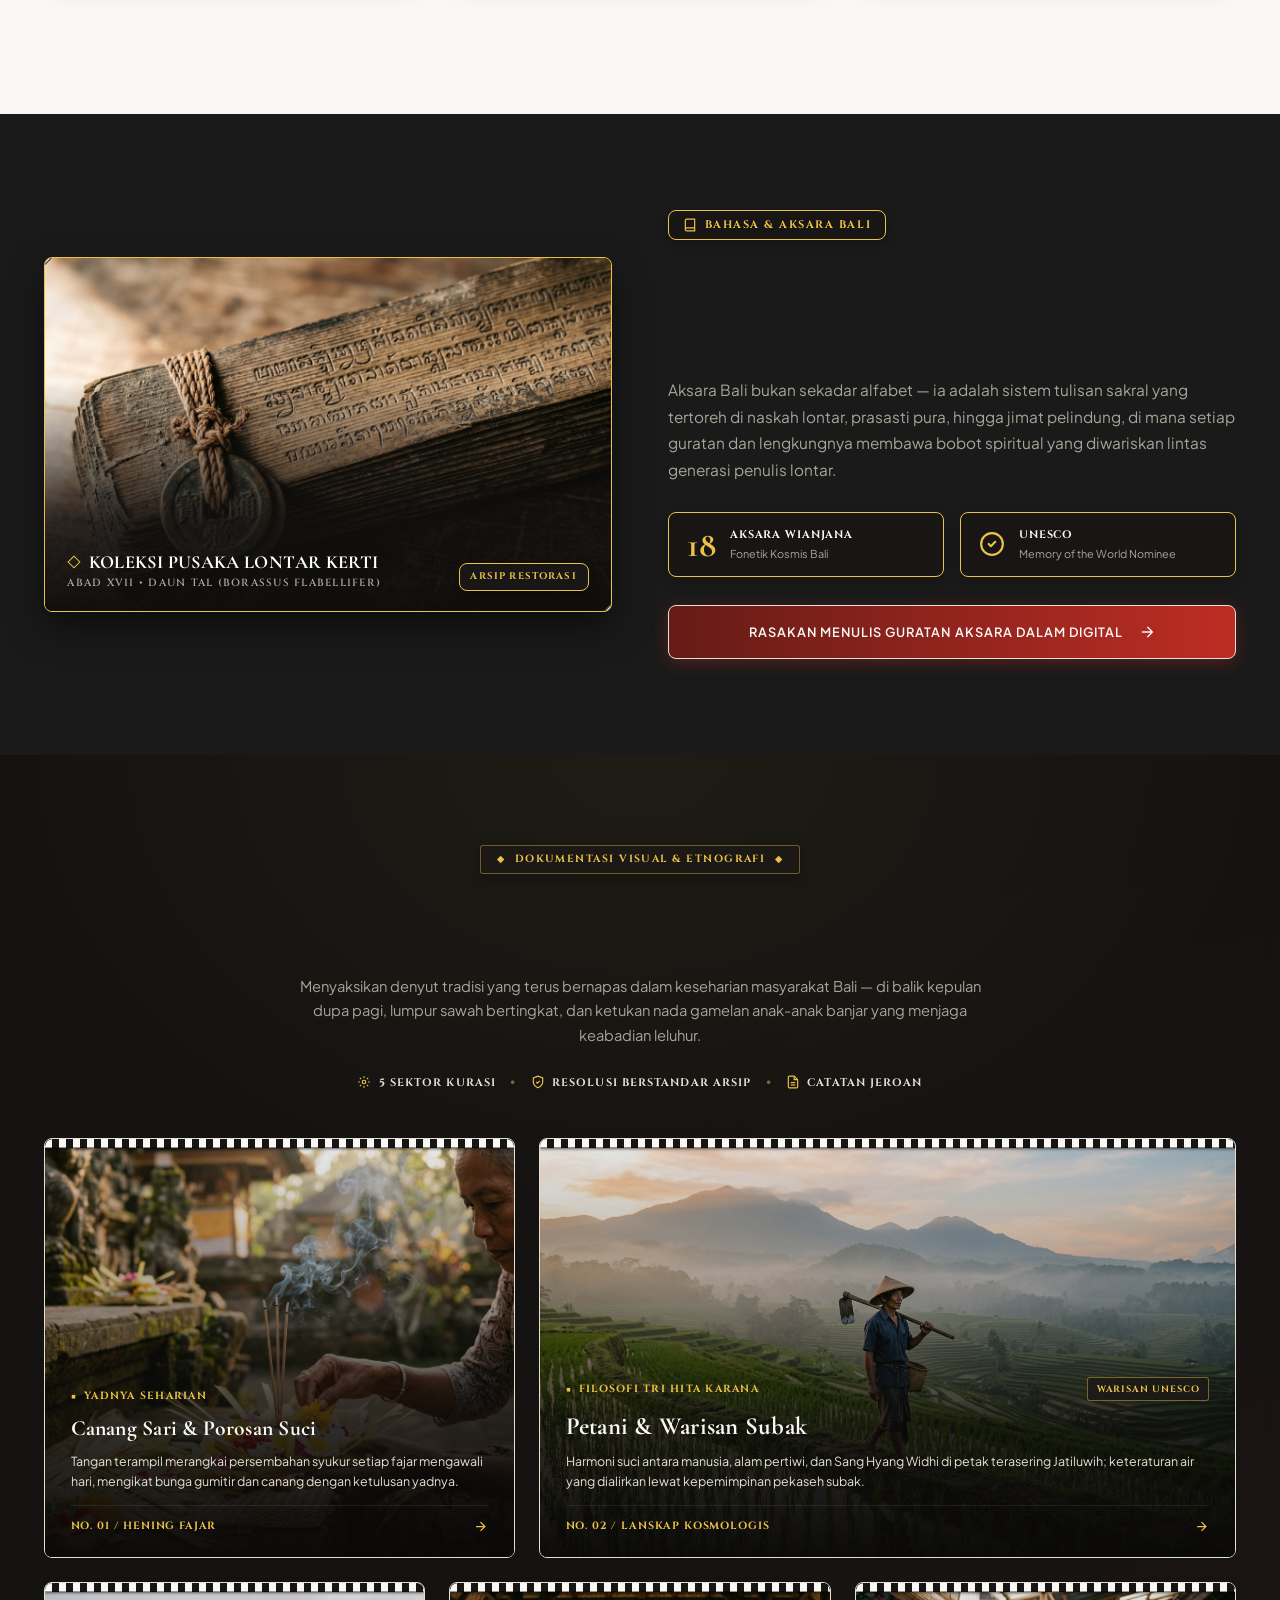
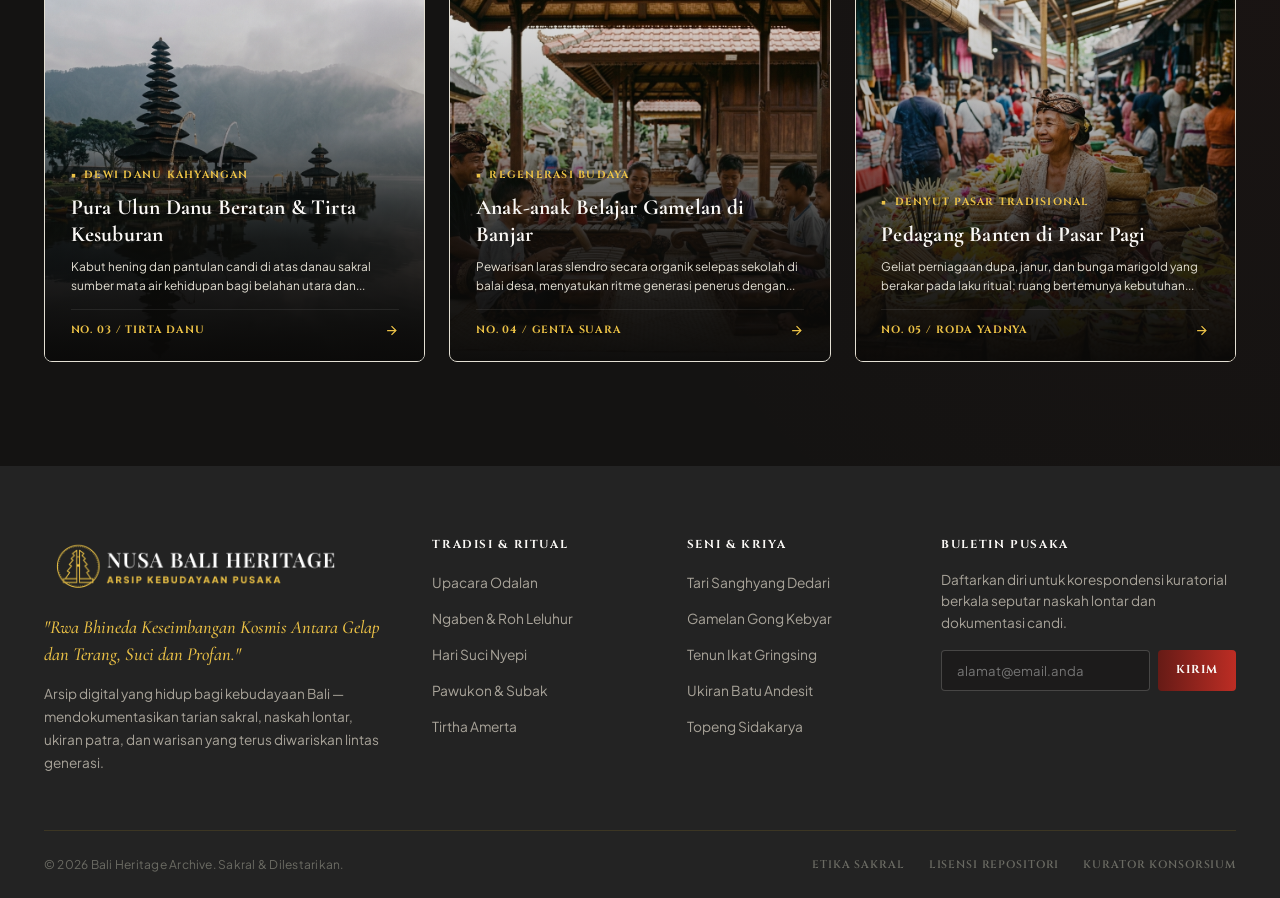
==== commit 2f4fe195: "splash, animasi tipis,sisa responsive" ====
--- a/index.html
+++ b/index.html
@@ -21,9 +21,7 @@
   <script>
     (function () {
       try {
-        if (sessionStorage.getItem('nbh_splash_seen') === 'true') {
-          document.documentElement.classList.add('splash-screen--disabled');
-        }
+        sessionStorage.removeItem('nbh_splash_seen');
       } catch (_) {}
     })();
   </script>
--- a/assets/css/styles.css
+++ b/assets/css/styles.css
@@ -11,6 +11,9 @@
   --ff-sans: 'Plus Jakarta Sans', 'Inter', -apple-system, BlinkMacSystemFont, 'Segoe UI', Roboto, sans-serif;
 
   --tr-smooth: cubic-bezier(0.4, 0, 0.2, 1);
+  --ease-out-expo: cubic-bezier(0.16, 1, 0.3, 1);
+  --ease-out-smooth: cubic-bezier(0.22, 1, 0.36, 1);
+  --ease-in-out-subtle: cubic-bezier(0.65, 0, 0.35, 1);
 }
 
 /* Reset */
@@ -93,15 +96,32 @@
   .hero p.hero__lede,
   .hero__actions,
   .stat-card,
+  .heading-line-inner,
   .reveal-item,
-  .has-reveal .reveal-item {
+  .has-reveal .reveal-item,
+  .has-reveal .reveal-heading,
+  .has-reveal .reveal-eyebrow,
+  .has-reveal .reveal-desc,
+  .has-reveal .reveal-media,
+  .has-reveal .reveal-media img,
+  .has-reveal .reveal-card,
+  .has-reveal .reveal-line,
+  .has-reveal .reveal-ornament,
+  .gamelan-hero__bg img,
+  .gamelan-hero__title,
+  .gamelan-hero__desc,
+  .gamelan-hero__actions,
+  .stats-bar--gamelan .stat-pill {
     opacity: 1 !important;
     transform: none !important;
+    letter-spacing: inherit !important;
     transition: none !important;
+    animation: none !important;
   }
 
   .pillar-card--featured,
-  .has-reveal .pillar-card--featured.reveal-item {
+  .has-reveal .pillar-card--featured.reveal-item,
+  .has-reveal .pillar-card--featured.reveal-card {
     transform: translateY(-28px) !important;
   }
 }
@@ -393,18 +413,6 @@
   width: 100%;
   height: 100%;
   object-fit: cover;
-  animation: heroBgReveal 1.3s cubic-bezier(0.16, 1, 0.3, 1) backwards;
-}
-
-@keyframes heroBgReveal {
-  from {
-    opacity: 0.65;
-    transform: scale(1.035);
-  }
-  to {
-    opacity: 1;
-    transform: scale(1);
-  }
 }
 
 .hero__bg::after {
@@ -436,7 +444,6 @@
   line-height: 1.08;
   letter-spacing: -0.015em;
   color: #FFFFFF;
-  animation: heroFadeUp 0.7s var(--tr-smooth) 0.12s backwards;
 }
 
 .hero h1 span {
@@ -457,7 +464,6 @@
   font-size: 1.05rem;
   line-height: 1.85;
   font-weight: 400;
-  animation: heroFadeUp 0.7s var(--tr-smooth) 0.24s backwards;
 }
 
 .hero__actions {
@@ -467,18 +473,6 @@
   width: 100%;
   max-width: 410px;
   justify-self: end;
-  animation: heroFadeUp 0.7s var(--tr-smooth) 0.36s backwards;
-}
-
-@keyframes heroFadeUp {
-  from {
-    opacity: 0;
-    transform: translateY(18px);
-  }
-  to {
-    opacity: 1;
-    transform: translateY(0);
-  }
 }
 
 .btn-hero-primary {
@@ -563,22 +557,6 @@
   text-align: center;
   box-shadow: 0 8px 24px rgba(0, 0, 0, 0.45);
   transition: transform 0.25s var(--tr-smooth), border-color 0.25s var(--tr-smooth), box-shadow 0.25s var(--tr-smooth);
-}
-
-.stats-bar .stat-card:nth-child(1) {
-  animation: heroFadeUp 0.65s var(--tr-smooth) 0.48s backwards;
-}
-
-.stats-bar .stat-card:nth-child(2) {
-  animation: heroFadeUp 0.65s var(--tr-smooth) 0.58s backwards;
-}
-
-.stats-bar .stat-card:nth-child(3) {
-  animation: heroFadeUp 0.65s var(--tr-smooth) 0.68s backwards;
-}
-
-.stats-bar .stat-card:nth-child(4) {
-  animation: heroFadeUp 0.65s var(--tr-smooth) 0.78s backwards;
 }
 
 .stat-card:hover {
@@ -3253,23 +3231,135 @@
 }
 
 /* ==========================================================================
-   SCROLL REVEAL SYSTEM & STAGGER TRANSITIONS
+   NUSA BALI HERITAGE — PREMIUM SCROLL REVEAL & MOTION SYSTEM
    Progressive enhancement: by default elements remain in normal layout.
-   When JS activates, .has-reveal is set on <html> and .reveal-item
-   elements fade in and translate upward smoothly.
+   When JS activates and confirms IntersectionObserver support,
+   .has-reveal is set on <html> and specialized reveal animations trigger.
    ========================================================================== */
 
+/* 1. Heading Text Reveal (Clipping Mask) */
+.heading-line-mask {
+  display: block;
+  overflow: hidden;
+  padding-bottom: 0.12em;
+  margin-bottom: -0.12em;
+}
+
+.heading-line-inner {
+  display: inline-block;
+  transform: translateY(115%) rotate(1.4deg);
+  opacity: 0;
+  transform-origin: left bottom;
+  will-change: transform, opacity;
+  transition: transform 0.9s var(--ease-out-expo), opacity 0.85s var(--ease-out-expo);
+  transition-delay: var(--heading-delay, 0ms);
+}
+
+.is-revealed .heading-line-inner,
+.hero-is-active .heading-line-inner {
+  transform: translateY(0) rotate(0deg);
+  opacity: 1;
+}
+
+/* 2. Eyebrows & Small Labels (Horizontal Reveal & Letter Tracking) */
+.has-reveal .reveal-eyebrow {
+  opacity: 0;
+  transform: translateX(-16px);
+  letter-spacing: 0.22em;
+  will-change: transform, opacity, letter-spacing;
+  transition: opacity 0.7s var(--ease-out-expo), transform 0.75s var(--ease-out-expo), letter-spacing 0.8s var(--ease-out-expo);
+  transition-delay: var(--reveal-delay, 0ms);
+}
+
+.has-reveal .reveal-eyebrow.is-revealed,
+.hero-is-active .reveal-eyebrow {
+  opacity: 1;
+  transform: translateX(0);
+  letter-spacing: inherit;
+}
+
+/* 3. Paragraphs & Story Descriptions (Soft Vertical Rise) */
+.has-reveal .reveal-desc {
+  opacity: 0;
+  transform: translateY(20px);
+  will-change: transform, opacity;
+  transition: opacity 0.8s var(--tr-smooth), transform 0.85s var(--ease-out-expo);
+  transition-delay: var(--reveal-delay, 0ms);
+}
+
+.has-reveal .reveal-desc.is-revealed,
+.hero-is-active .reveal-desc {
+  opacity: 1;
+  transform: translateY(0);
+}
+
+/* 4. Main Media & Story Images (Clipping & Scale Settling) */
+.has-reveal .reveal-media {
+  position: relative;
+  overflow: hidden;
+}
+
+.has-reveal .reveal-media img {
+  opacity: 0;
+  transform: scale(1.10);
+  will-change: transform, opacity;
+  transition: opacity 0.9s var(--ease-out-expo), transform 1.4s var(--ease-out-expo);
+  transition-delay: var(--reveal-delay, 0ms);
+}
+
+.has-reveal .reveal-media.is-revealed img {
+  opacity: 1;
+  transform: scale(1);
+}
+
+/* Subtle antique gold light sheen on revealed imagery */
+.has-reveal .reveal-media::before {
+  content: '';
+  position: absolute;
+  inset: 0;
+  background: linear-gradient(135deg, rgba(236, 194, 70, 0.18) 0%, transparent 55%);
+  opacity: 0;
+  pointer-events: none;
+  z-index: 2;
+  transition: opacity 1.3s var(--ease-out-expo);
+  transition-delay: var(--reveal-delay, 0ms);
+}
+
+.has-reveal .reveal-media.is-revealed::before {
+  opacity: 1;
+}
+
+/* 5. Cultural Cards & Staggered Groups */
+.has-reveal .reveal-card {
+  opacity: 0;
+  transform: translateY(30px) scale(0.98);
+  will-change: transform, opacity;
+  transition: opacity 0.75s var(--tr-smooth), transform 0.8s var(--ease-out-expo);
+  transition-delay: var(--reveal-delay, 0ms);
+}
+
+.has-reveal .reveal-card.is-revealed {
+  opacity: 1;
+  transform: translateY(0) scale(1);
+}
+
+/* Featured Pillar Card elevation preservation (-28px) */
+.has-reveal .pillar-card--featured.reveal-card {
+  transform: translateY(0) scale(0.98);
+}
+
+.has-reveal .pillar-card--featured.reveal-card.is-revealed {
+  opacity: 1;
+  transform: translateY(-28px) scale(1);
+}
+
+/* Generic .reveal-item backward compatibility */
 .has-reveal .reveal-item {
   opacity: 0;
-  transform: translateY(18px);
-  transition: opacity 0.6s var(--tr-smooth), transform 0.6s var(--tr-smooth);
+  transform: translateY(22px);
+  will-change: opacity, transform;
+  transition: opacity 0.75s var(--tr-smooth), transform 0.8s var(--ease-out-expo);
   transition-delay: var(--reveal-delay, 0ms);
-  will-change: opacity, transform;
-}
-
-/* Preserve the distinctive -28px architectural elevation of the featured pillar card */
-.has-reveal .pillar-card--featured.reveal-item {
-  transform: translateY(-10px);
 }
 
 .has-reveal .reveal-item.is-revealed {
@@ -3277,7 +3367,221 @@
   transform: translateY(0);
 }
 
+.has-reveal .pillar-card--featured.reveal-item {
+  transform: translateY(0);
+}
+
 .has-reveal .pillar-card--featured.reveal-item.is-revealed {
   opacity: 1;
   transform: translateY(-28px);
+}
+
+/* 6. Gold Dividers & Ornaments */
+.has-reveal .reveal-line {
+  transform: scaleX(0);
+  transform-origin: left center;
+  opacity: 0.2;
+  will-change: transform, opacity;
+  transition: transform 0.95s var(--ease-out-expo), opacity 0.95s var(--ease-out-expo);
+  transition-delay: var(--reveal-delay, 0ms);
+}
+
+.has-reveal .reveal-line.is-revealed {
+  transform: scaleX(1);
+  opacity: 1;
+}
+
+.has-reveal .reveal-ornament {
+  opacity: 0;
+  transform: scale(0.82) rotate(-8deg);
+  will-change: transform, opacity;
+  transition: opacity 0.8s var(--ease-out-expo), transform 0.85s var(--ease-out-expo);
+  transition-delay: var(--reveal-delay, 0ms);
+}
+
+.has-reveal .reveal-ornament.is-revealed {
+  opacity: 1;
+  transform: scale(1) rotate(0deg);
+}
+
+/* Corner diamonds on teaser frames */
+.has-reveal .teaser-media .teaser-media__diamond {
+  opacity: 0;
+  transition: opacity 0.6s var(--ease-out-expo), transform 0.7s var(--ease-out-expo);
+  transition-delay: var(--reveal-delay, 0ms);
+}
+
+.has-reveal .teaser-media.is-revealed .teaser-media__diamond {
+  opacity: 1;
+}
+
+.has-reveal .teaser-media.is-revealed .teaser-media__diamond--tl,
+.has-reveal .teaser-media.is-revealed .teaser-media__diamond--br,
+.has-reveal .teaser-media.is-revealed .teaser-media__diamond--tr,
+.has-reveal .teaser-media.is-revealed .teaser-media__diamond--bl {
+  transform: rotate(45deg) scale(1);
+}
+
+/* 7. Splash Screen Guard: Freeze all background transitions & animations while splash screen is active */
+body.splash-active *:not(#splashScreen):not(#splashScreen *) {
+  animation: none !important;
+  transition: none !important;
+}
+
+/* Hero Cinematic Entrance States */
+.hero__bg img {
+  transform-origin: center center;
+}
+
+.hero-ready .hero__bg img {
+  opacity: 0.7;
+  transform: scale(1.09);
+  transition: none !important;
+}
+
+.hero-ready .hero p.hero__lede {
+  opacity: 0;
+  transform: translateY(22px);
+  transition: none !important;
+}
+
+.hero-ready .hero__actions {
+  opacity: 0;
+  transform: translateY(24px);
+  transition: none !important;
+}
+
+.hero-ready .stats-bar .stat-card {
+  opacity: 0;
+  transform: translateY(28px);
+  transition: none !important;
+}
+
+.hero-ready .gamelan-hero__bg img {
+  opacity: 0.7;
+  transform: scale(1.09);
+  transition: none !important;
+}
+
+.hero-ready .gamelan-hero__desc,
+.hero-ready .gamelan-hero__actions,
+.hero-ready .stats-bar--gamelan .stat-pill {
+  opacity: 0;
+  transform: translateY(22px);
+  transition: none !important;
+}
+
+.hero-is-active .hero__bg img {
+  opacity: 1;
+  transform: scale(1);
+  transition: transform 2.2s var(--ease-out-expo), opacity 1.6s var(--ease-out-expo);
+}
+
+.hero-is-active .hero p.hero__lede {
+  opacity: 1;
+  transform: translateY(0);
+  transition: opacity 0.85s var(--tr-smooth) 0.28s, transform 0.9s var(--ease-out-expo) 0.28s;
+}
+
+.hero-is-active .hero__actions {
+  opacity: 1;
+  transform: translateY(0);
+  transition: opacity 0.85s var(--tr-smooth) 0.42s, transform 0.9s var(--ease-out-expo) 0.42s;
+}
+
+.hero-is-active .stats-bar .stat-card {
+  opacity: 1;
+  transform: translateY(0);
+  transition: opacity 0.8s var(--tr-smooth), transform 0.85s var(--ease-out-expo);
+}
+
+.hero-is-active .stats-bar .stat-card:nth-child(1) {
+  transition-delay: 0.52s;
+}
+
+.hero-is-active .stats-bar .stat-card:nth-child(2) {
+  transition-delay: 0.64s;
+}
+
+.hero-is-active .stats-bar .stat-card:nth-child(3) {
+  transition-delay: 0.76s;
+}
+
+.hero-is-active .stats-bar .stat-card:nth-child(4) {
+  transition-delay: 0.88s;
+}
+
+.hero-is-active .gamelan-hero__bg img {
+  opacity: 1;
+  transform: scale(1);
+  transition: transform 2.2s var(--ease-out-expo), opacity 1.6s var(--ease-out-expo);
+}
+
+.hero-is-active .gamelan-hero__desc {
+  opacity: 1;
+  transform: translateY(0);
+  transition: opacity 0.85s var(--tr-smooth) 0.28s, transform 0.9s var(--ease-out-expo) 0.28s;
+}
+
+.hero-is-active .gamelan-hero__actions {
+  opacity: 1;
+  transform: translateY(0);
+  transition: opacity 0.85s var(--tr-smooth) 0.42s, transform 0.9s var(--ease-out-expo) 0.42s;
+}
+
+.hero-is-active .stats-bar--gamelan .stat-pill {
+  opacity: 1;
+  transform: translateY(0);
+  transition: opacity 0.8s var(--tr-smooth), transform 0.85s var(--ease-out-expo);
+}
+
+/* 8. Interactive Card Motion Polish */
+.culture-card {
+  transition: transform 0.32s var(--ease-out-smooth), border-color 0.32s var(--ease-out-smooth), box-shadow 0.32s var(--ease-out-smooth);
+}
+
+.culture-card:hover {
+  transform: translateY(-7px);
+  border-color: rgba(236, 194, 70, 0.45);
+  box-shadow: 0 16px 36px rgba(0, 0, 0, 0.55), 0 0 18px rgba(236, 194, 70, 0.12);
+}
+
+.situs-card {
+  transition: transform 0.32s var(--ease-out-smooth), border-color 0.32s var(--ease-out-smooth), box-shadow 0.32s var(--ease-out-smooth);
+}
+
+.situs-card:hover {
+  transform: translateY(-6px);
+  border-color: rgba(236, 194, 70, 0.42);
+  box-shadow: 0 16px 38px rgba(0, 0, 0, 0.6), 0 0 20px rgba(236, 194, 70, 0.12);
+}
+
+.situs-card:hover .situs-card__status svg {
+  transform: translateX(4px);
+  color: var(--c-gold);
+}
+
+.gallery-etno-card {
+  transition: transform 0.32s var(--ease-out-smooth), border-color 0.32s var(--ease-out-smooth), box-shadow 0.32s var(--ease-out-smooth);
+}
+
+.gallery-etno-card:hover {
+  transform: translateY(-6px);
+  border-color: rgba(236, 194, 70, 0.45);
+  box-shadow: 0 18px 42px rgba(0, 0, 0, 0.65), 0 0 22px rgba(236, 194, 70, 0.14);
+}
+
+.gallery-etno-card:hover .gallery-etno-card__arrow {
+  transform: translateX(4px);
+  color: var(--c-gold);
+}
+
+/* 9. Lightbox Modal Transitions */
+.detail-modal,
+.gallery-modal-overlay {
+  transition: opacity 0.35s var(--ease-out-smooth), visibility 0.35s;
+}
+
+.detail-modal__panel {
+  transition: transform 0.4s var(--ease-out-expo), opacity 0.35s var(--ease-out-smooth);
 }
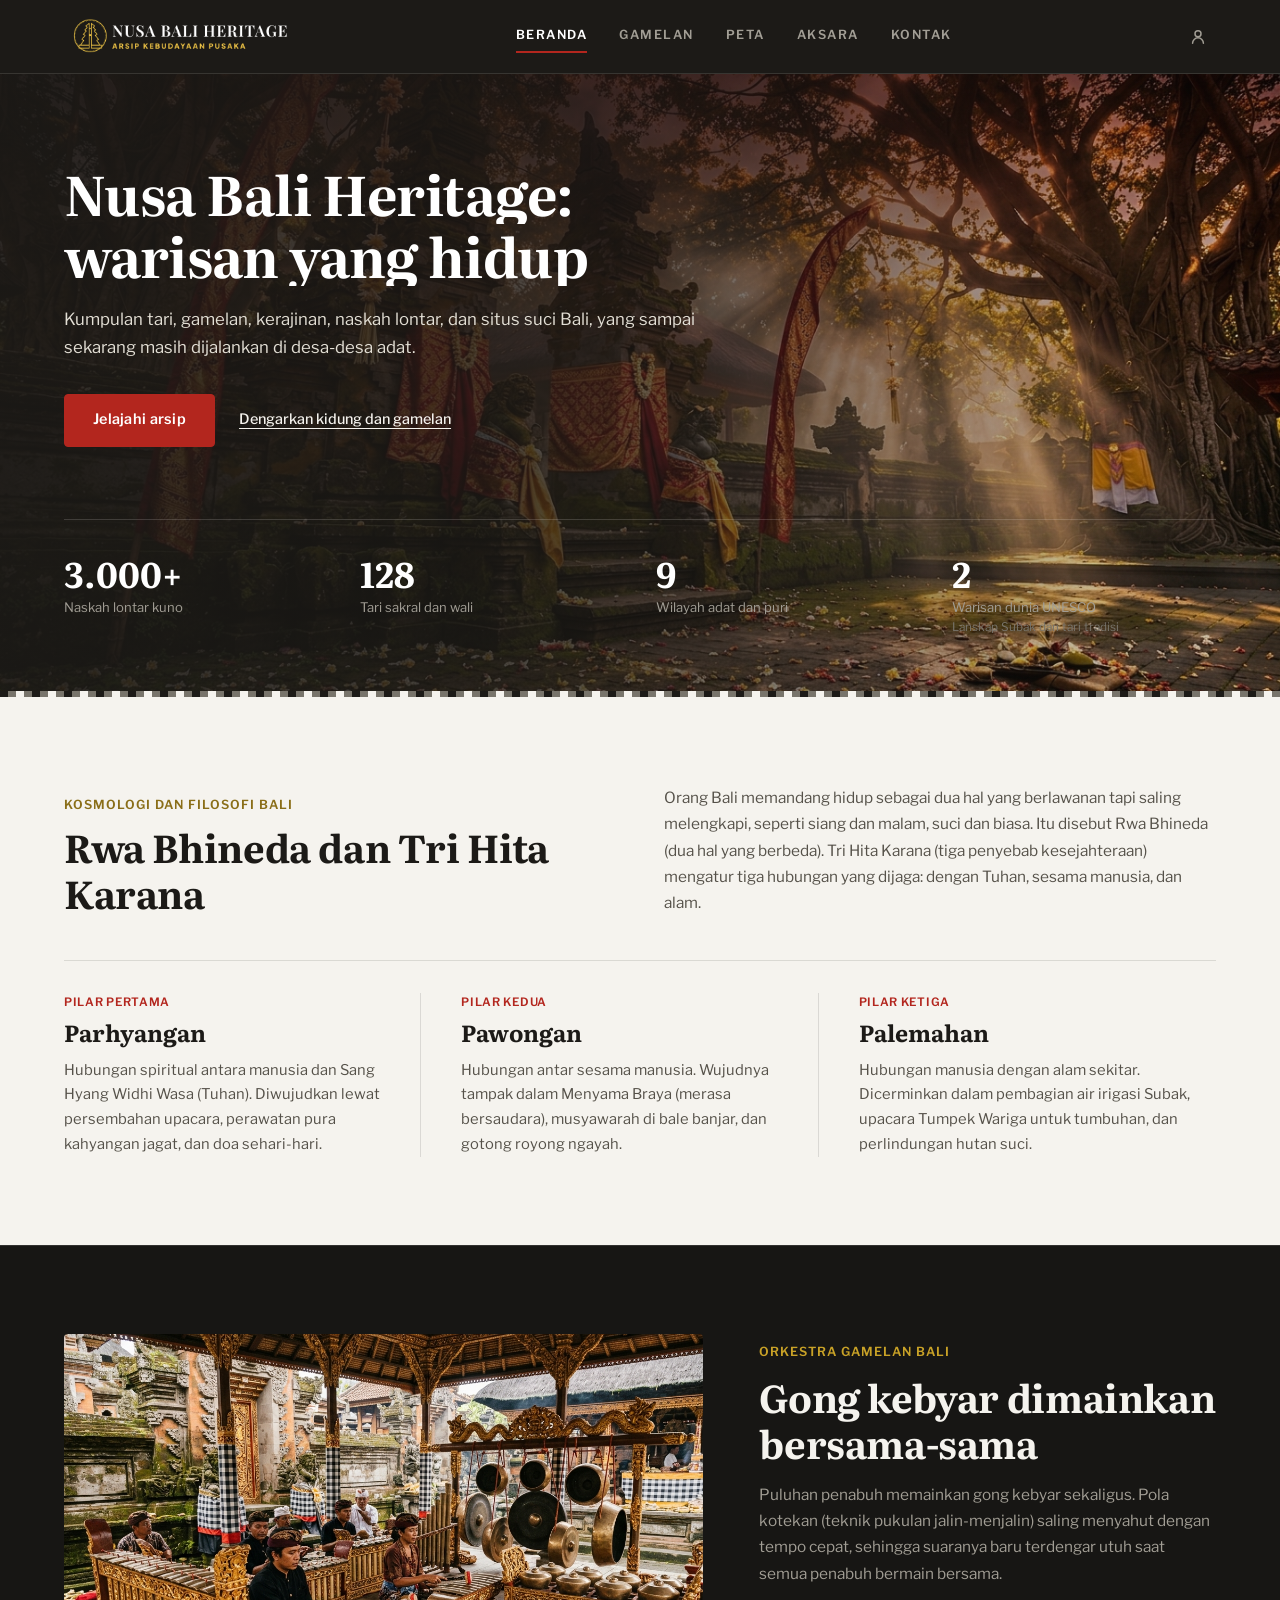
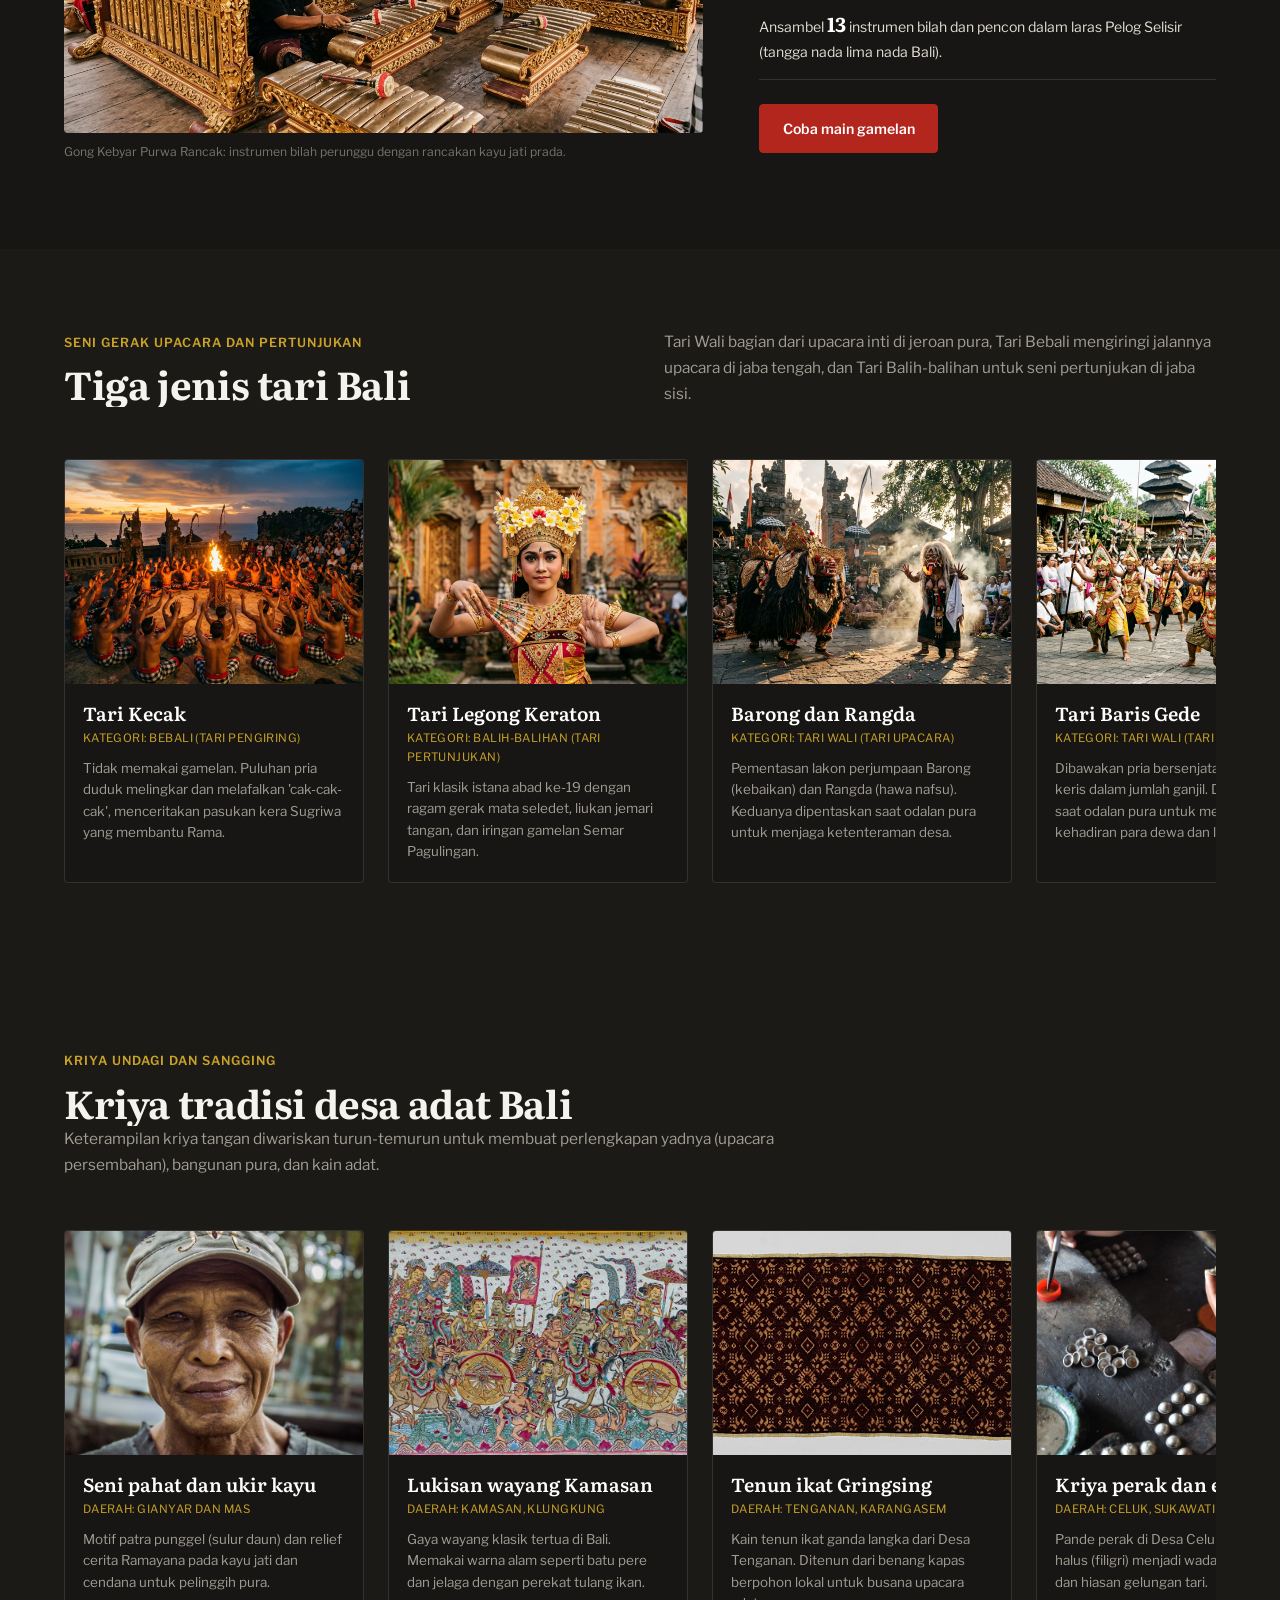
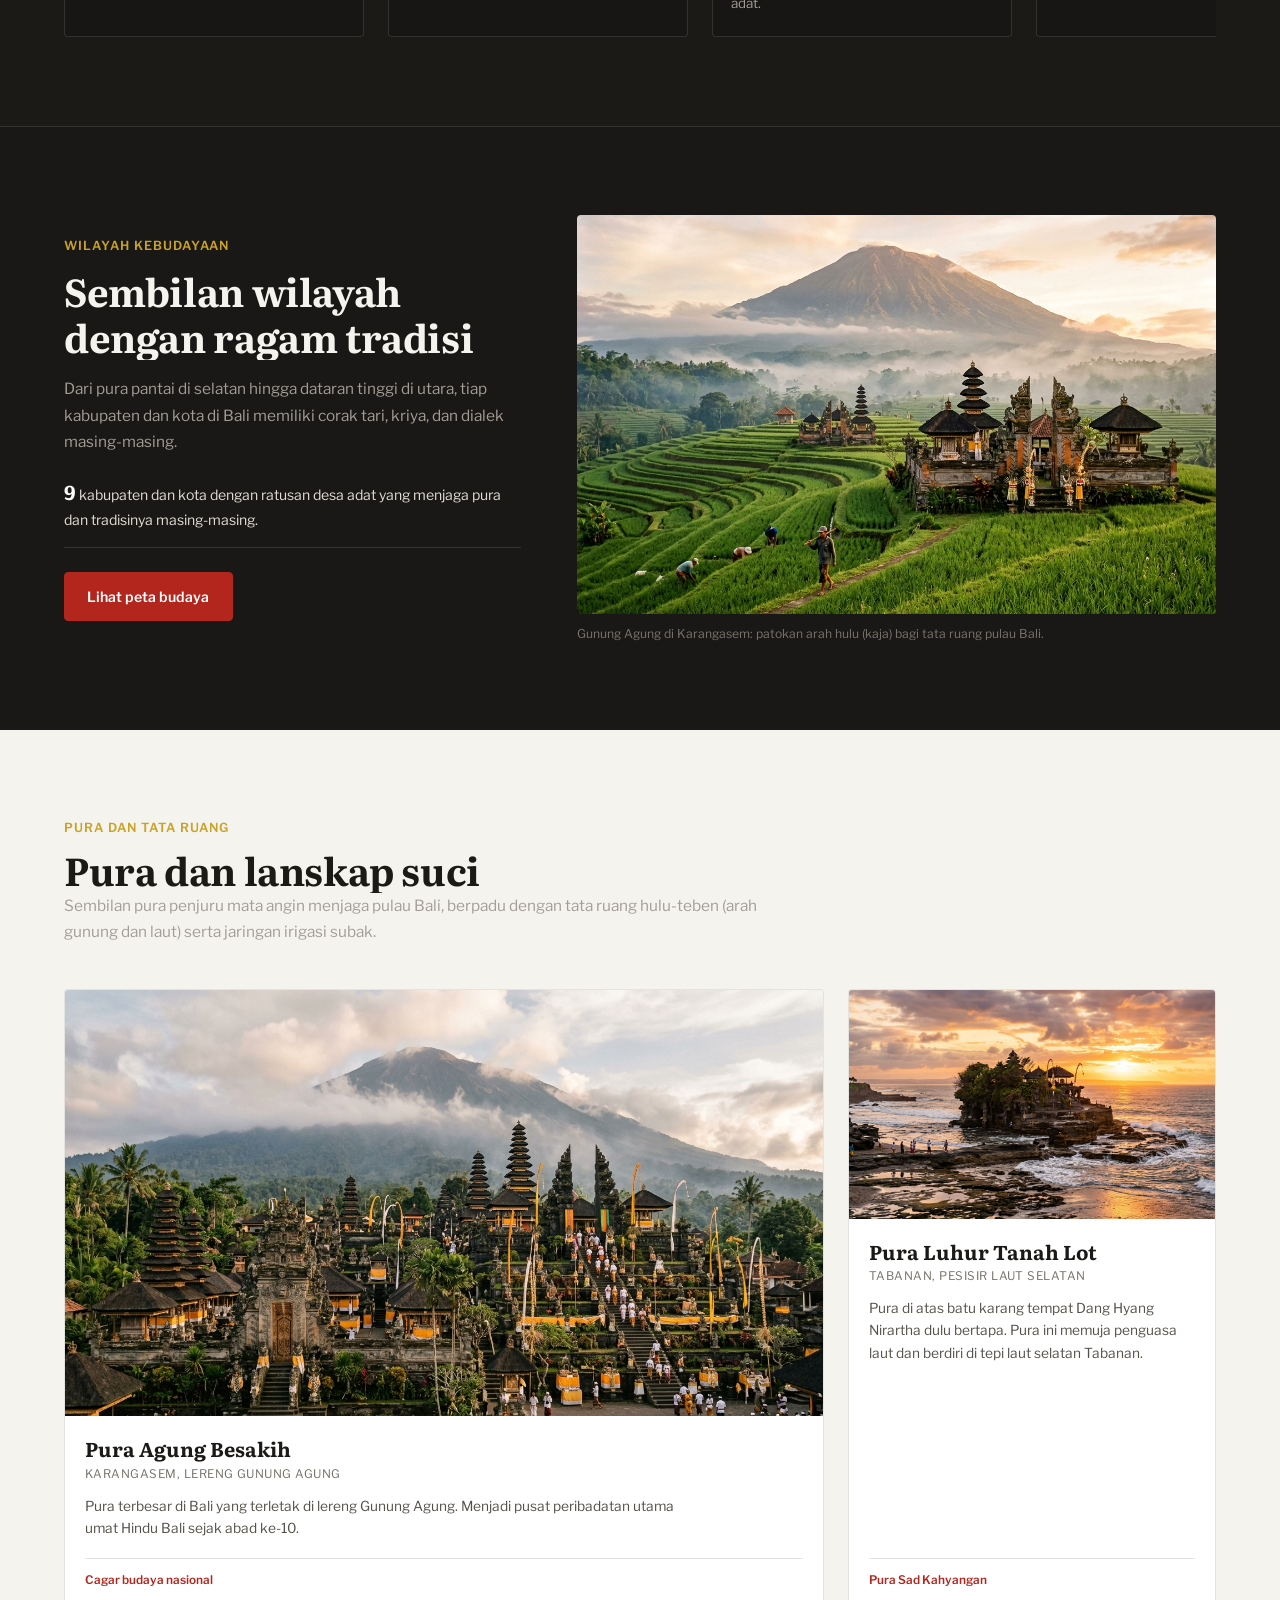
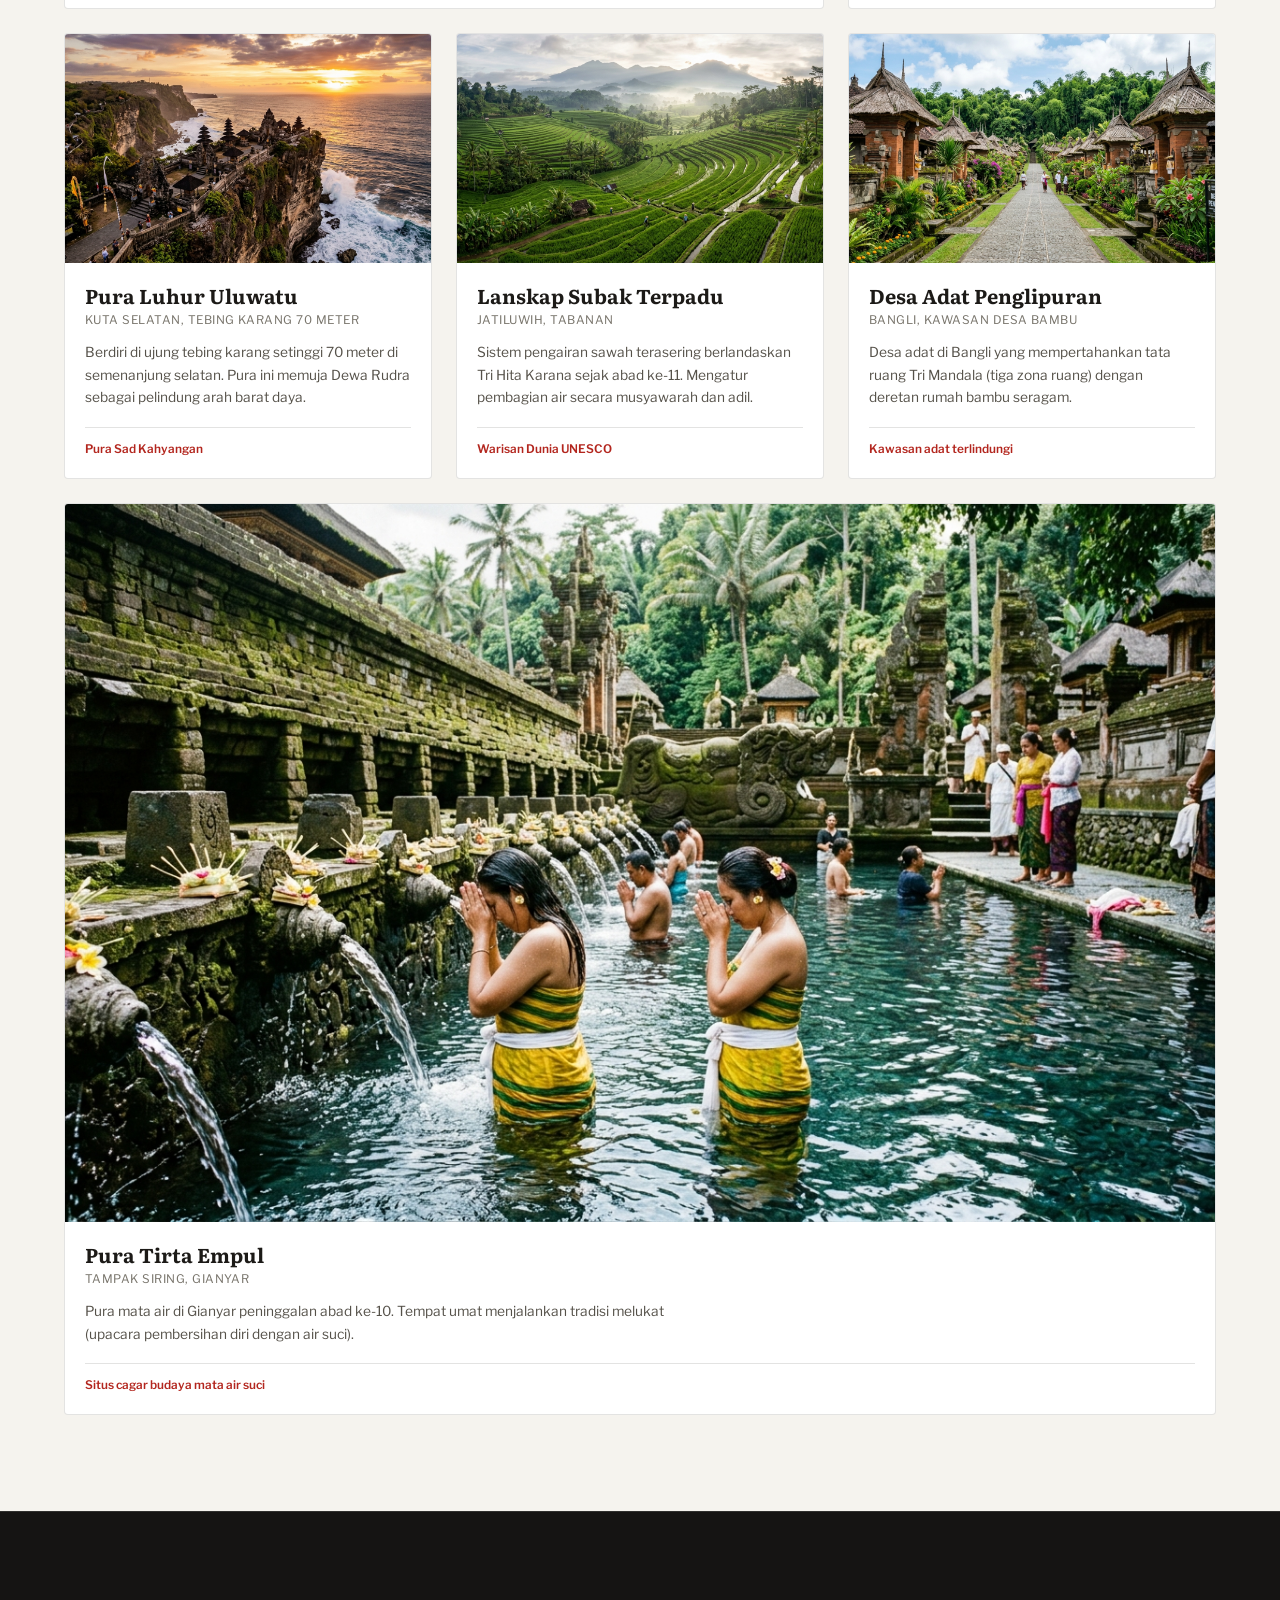
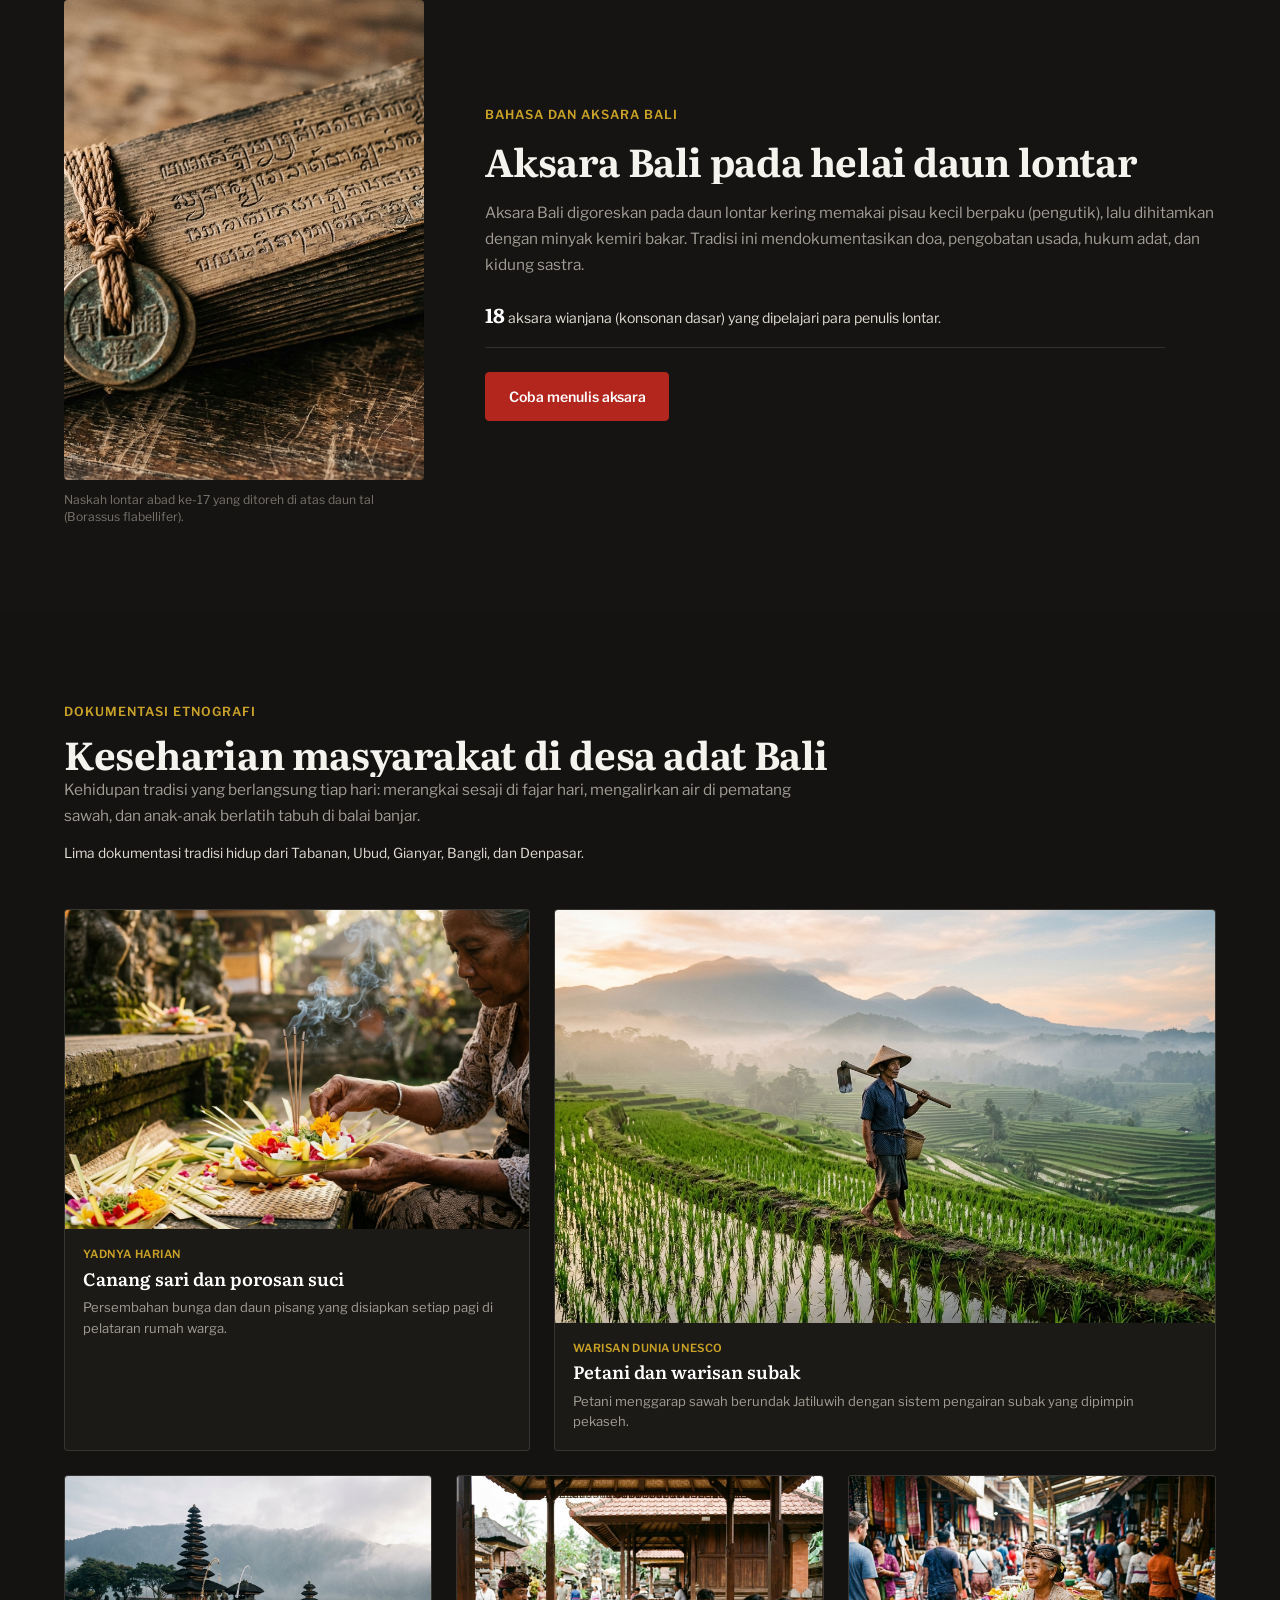
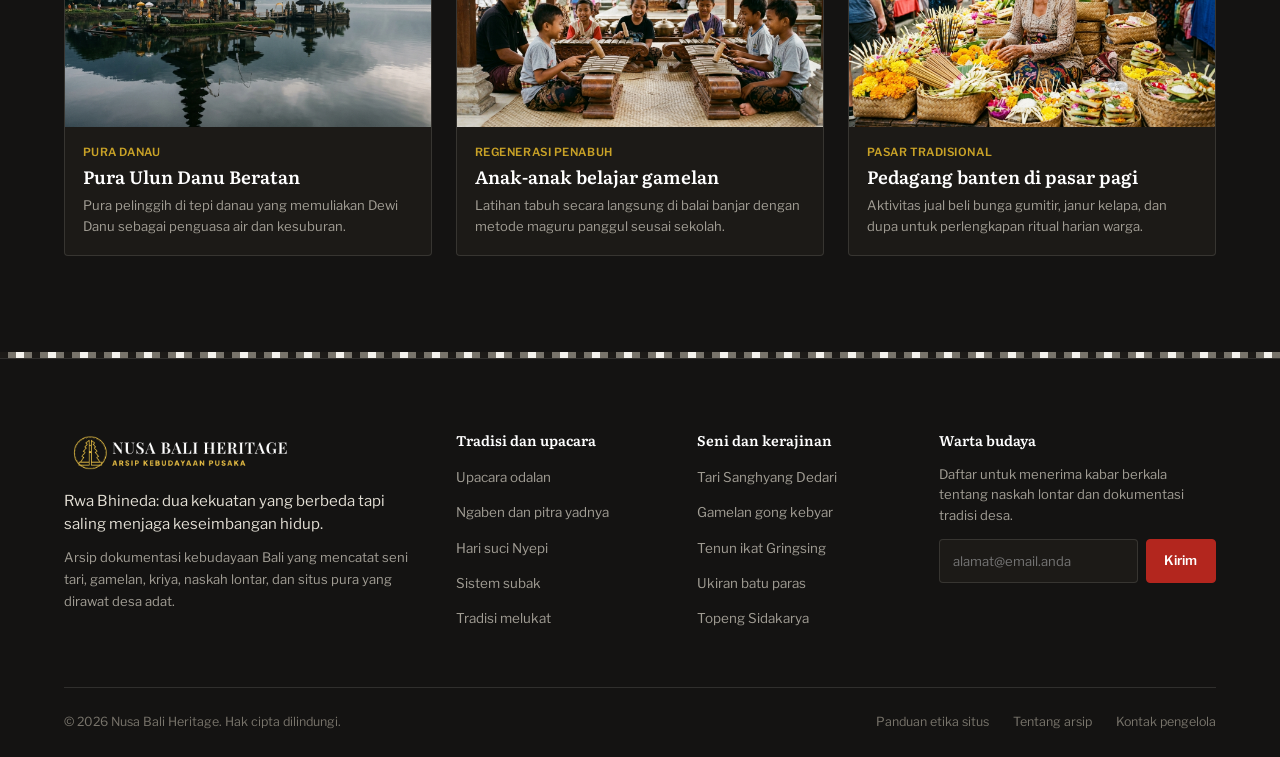
==== commit 0fed2593: "Nih landing page dah gua benerin" ====
--- a/index.html
+++ b/index.html
@@ -4,14 +4,14 @@
 <head>
   <meta charset="UTF-8">
   <meta name="viewport" content="width=device-width, initial-scale=1.0">
-  <title>Nusa Bali Heritage Warisan yang Hidup</title>
+  <title>Nusa Bali Heritage: Warisan yang Hidup</title>
   <meta name="description"
-    content="Arsip digital warisan budaya Bali: tarian sakral, kriya tradisional, situs suci, dan kehidupan yang menjaga Rwa Bhineda serta Tri Hita Karana tetap hidup.">
+    content="Koleksi dokumentasi tarian, gamelan, kerajinan, naskah lontar, dan situs pura di Bali yang masih dirawat dan dijalankan oleh masyarakat desa adat.">
 
   <link rel="preconnect" href="https://fonts.googleapis.com">
   <link rel="preconnect" href="https://fonts.gstatic.com" crossorigin>
   <link
-    href="https://fonts.googleapis.com/css2?family=Cinzel:wght@500;600;700;800;900&family=Cormorant+Garamond:ital,wght@0,400;0,500;0,600;0,700;1,400;1,500;1,600;1,700&family=Plus+Jakarta+Sans:ital,wght@0,400;0,500;0,600;0,700;1,400&display=swap"
+    href="https://fonts.googleapis.com/css2?family=Libre+Franklin:wght@400;500;600&family=Literata:wght@600;700&display=swap"
     rel="stylesheet">
 
   <link rel="stylesheet" href="assets/css/fonts.css">
@@ -151,7 +151,7 @@
     <div class="container">
       <a href="#beranda" class="brand">
         <img class="brand__logo-img" src="assets/images/logo/logo-tulisan.png"
-          alt="Nusa Bali Heritage — Arsip Kebudayaan Pusaka">
+          alt="Nusa Bali Heritage: Arsip Kebudayaan Pusaka">
       </a>
 
       <nav class="nav-links" aria-label="Navigasi utama">
@@ -163,7 +163,7 @@
       </nav>
 
       <div class="nav-actions">
-        <button class="nav-square-btn" type="button" id="userAccountBtn" aria-label="Akun pengguna">
+        <button class="nav-account-btn" type="button" id="userAccountBtn" aria-label="Akun pengguna">
           <svg viewBox="0 0 24 24" fill="none" stroke="currentColor" stroke-width="1.8" aria-hidden="true">
             <circle cx="12" cy="8" r="3.6" />
             <path d="M5.5 19.5c0-3.6 2.9-6.5 6.5-6.5s6.5 2.9 6.5 6.5" stroke-linecap="round" />
@@ -199,235 +199,96 @@
 
       <div class="container">
         <div class="hero__content">
-          <div>
+          <div class="hero__text-block">
             <h1>
-              <span>Bali Heritage </span>
-              <span class="accent-italic"><i>Warisan yang Hidup</i></span>
+              <span>Nusa Bali Heritage: </span>
+              <span>warisan yang hidup</span>
             </h1>
-            <p class="hero__lede">Menjaga keseimbangan kosmis Rwa Bhineda, memelihara keluhuran seni sakral, dan
-              mengabadikan napas spiritual Pulau Dewata melintasi peradaban zaman.</p>
+            <p class="hero__lede">Kumpulan tari, gamelan, kerajinan, naskah lontar, dan situs suci Bali, yang sampai sekarang masih dijalankan di desa-desa adat.</p>
           </div>
 
           <div class="hero__actions">
-            <a href="#tarian" class="btn-hero-primary">
-              <svg viewBox="0 0 24 24" fill="none" stroke="currentColor" stroke-width="1.8" class="btn-hero-icon"
-                aria-hidden="true">
-                <circle cx="12" cy="12" r="9.5" />
-                <polygon points="16 8 13.5 13.5 8 16 10.5 10.5 16 8" fill="currentColor" />
-              </svg>
-              <span>JELAJAHI SEKARANG</span>
-            </a>
-            <button class="btn-hero-secondary" type="button" id="heroAudioBtn">
-              <svg viewBox="0 0 24 24" fill="none" stroke="currentColor" stroke-width="1.8" class="btn-hero-icon"
-                aria-hidden="true">
-                <path d="M11 5L6 9H2v6h4l5 4V5z" fill="currentColor" />
-                <path d="M15.5 8.5a5 5 0 0 1 0 7" stroke-linecap="round" />
-                <path d="M19 5.5a9 9 0 0 1 0 13" stroke-linecap="round" />
-              </svg>
-              <span>DENGARKAN KIDUNG &amp; GAMELAN</span>
-            </button>
+            <a href="#tarian" class="btn-hero-primary">Jelajahi arsip</a>
+            <button class="btn-hero-secondary" type="button" id="heroAudioBtn">Dengarkan kidung dan gamelan</button>
           </div>
         </div>
 
         <ul class="stats-bar">
           <li class="stat-card">
-            <svg class="stat-card__icon" viewBox="0 0 24 24" fill="none" stroke="currentColor" stroke-width="1.8"
-              aria-hidden="true">
-              <rect x="4" y="6" width="16" height="5" rx="1.5" />
-              <rect x="4" y="13" width="16" height="5" rx="1.5" />
-              <line x1="12" y1="4" x2="12" y2="20" />
-              <circle cx="12" cy="12" r="1.5" fill="currentColor" />
-            </svg>
             <div class="stat-card__number">3.000+</div>
-            <div class="stat-card__label">NASKAH &amp; LONTAR KUNA</div>
+            <div class="stat-card__label">Naskah lontar kuno</div>
           </li>
           <li class="stat-card">
-            <svg class="stat-card__icon" viewBox="0 0 24 24" fill="none" stroke="currentColor" stroke-width="1.8"
-              aria-hidden="true">
-              <path d="M5 6c2 4 3 6 7 6s5-2 7-6c-1 6-2 11-7 14-5-3-6-8-7-14z" />
-              <circle cx="9.5" cy="11.5" r="1.2" fill="currentColor" />
-              <circle cx="14.5" cy="11.5" r="1.2" fill="currentColor" />
-              <path d="M10 15h4" stroke-linecap="round" />
-            </svg>
             <div class="stat-card__number">128</div>
-            <div class="stat-card__label">TARI SAKRAL &amp; WALI</div>
+            <div class="stat-card__label">Tari sakral dan wali</div>
           </li>
           <li class="stat-card">
-            <svg class="stat-card__icon" viewBox="0 0 24 24" fill="none" stroke="currentColor" stroke-width="1.8"
-              aria-hidden="true">
-              <line x1="12" y1="3" x2="12" y2="21" />
-              <path d="M9 7h6M7 11h10M9 15h6M7 19h10" stroke-linecap="round" />
-              <line x1="10" y1="3" x2="14" y2="3" stroke-linecap="round" />
-            </svg>
             <div class="stat-card__number">9</div>
-            <div class="stat-card__label">WILAYAH ADAT &amp; PURI</div>
+            <div class="stat-card__label">Wilayah adat dan puri</div>
           </li>
           <li class="stat-card">
-            <svg class="stat-card__icon" viewBox="0 0 24 24" fill="none" stroke="currentColor" stroke-width="1.8"
-              aria-hidden="true">
-              <circle cx="12" cy="12" r="9" />
-              <circle cx="12" cy="12" r="5" />
-              <circle cx="12" cy="12" r="1.5" fill="currentColor" />
-            </svg>
             <div class="stat-card__number">2</div>
-            <div class="stat-card__label">WARISAN DIAKUI UNESCO
-              <span class="stat-card__sub">Lanskap Subak &amp; Tari Tradisional</span>
+            <div class="stat-card__label">Warisan dunia UNESCO
+              <span class="stat-card__sub">Lanskap Subak dan tari tradisi</span>
             </div>
           </li>
         </ul>
       </div>
     </section>
+
+    <!-- Pembatas Kain Poleng (1) -->
+    <div class="poleng-divider" aria-hidden="true"></div>
 
     <!-- Filosofi -->
     <section class="section section--light" id="filosofi">
       <div class="container">
-        <div class="section-head section-head--center">
-          <p class="eyebrow">
-            <svg viewBox="0 0 24 24" fill="none" stroke="currentColor" stroke-width="1.8">
-              <path d="M12 2v20M2 12h20" />
-            </svg>
-            Kosmologi &amp; Filosofi Bali
-          </p>
-          <h2 class="section-heading">
-            <span>Rwa Bhineda &amp; Tri Hita Karana:</span>
-            <span class="section-heading-2">Harmoni Dua Kekuatan Kosmis</span>
-          </h2>
-          <p class="section-desc" style="margin-inline:auto;">Dalam kosmologi Bali, kehidupan bergerak dalam denyut Rwa
-            Bhineda — dialektika abadi antara siang dan malam, sakral dan profan, yang tidak saling meniadakan melainkan
-            saling menyempurnakan. Berpadu dengan Tri Hita Karana, kearifan ini menjadi kompas spiritual masyarakat Bali
-            dalam merawat semesta.</p>
+        <div class="section-head section-head--split">
+          <div class="section-head__title-group">
+            <p class="eyebrow">Kosmologi dan filosofi Bali</p>
+            <h2 class="section-heading">Rwa Bhineda dan Tri Hita Karana</h2>
+          </div>
+          <p class="section-desc">Orang Bali memandang hidup sebagai dua hal yang berlawanan tapi saling melengkapi, seperti siang dan malam, suci dan biasa. Itu disebut Rwa Bhineda (dua hal yang berbeda). Tri Hita Karana (tiga penyebab kesejahteraan) mengatur tiga hubungan yang dijaga: dengan Tuhan, sesama manusia, dan alam.</p>
         </div>
 
         <div class="pillars-grid">
           <article class="pillar-card">
-            <div class="pillar-card__top">
-              <span class="pillar-card__badge">Pilar Kedua</span>
-              <span class="pillar-card__icon">
-                <svg viewBox="0 0 24 24" fill="none" stroke="currentColor" stroke-width="1.6">
-                  <circle cx="12" cy="8" r="3" />
-                  <path d="M6 20c0-3.3 2.7-6 6-6s6 2.7 6 6" />
-                  <circle cx="5" cy="11" r="2" />
-                  <path d="M2 20c0-2.2 1.3-4 3-4" />
-                  <circle cx="19" cy="11" r="2" />
-                  <path d="M22 20c0-2.2-1.3-4-3-4" />
-                </svg>
-              </span>
-            </div>
+            <span class="pillar-card__badge">Pilar pertama</span>
+            <h3>Parhyangan</h3>
+            <p>Hubungan spiritual antara manusia dan Sang Hyang Widhi Wasa (Tuhan). Diwujudkan lewat persembahan upacara, perawatan pura kahyangan jagat, dan doa sehari-hari.</p>
+          </article>
+
+          <article class="pillar-card">
+            <span class="pillar-card__badge">Pilar kedua</span>
             <h3>Pawongan</h3>
-            <p>Harmoni dan persaudaraan sejati antar sesama manusia. Terpancar dalam nilai luhur <em>Menyama Braya</em>,
-              musyawarah di bale banjar, gotong royong ngayah, serta rasa hormat tanpa pamrih pada setiap warga
-              paguyuban adat.</p>
-            <a href="#" class="pillar-card__link">Keterikatan Transendental
-              <svg viewBox="0 0 24 24" fill="none" stroke="currentColor" stroke-width="2">
-                <path d="M5 12h14M13 6l6 6-6 6" />
-              </svg>
-            </a>
-          </article>
-
-          <article class="pillar-card pillar-card--featured">
-            <div class="pillar-card__top">
-              <span class="pillar-card__badge">Pilar Pertama</span>
-              <span class="pillar-card__icon">
-                <svg viewBox="0 0 24 24" fill="none" stroke="currentColor" stroke-width="1.6">
-                  <path d="M12 3 4 9v12h16V9l-8-6Z" />
-                  <path d="M9 21v-6h6v6" />
-                </svg>
-              </span>
-            </div>
-            <h3>Parhyangan</h3>
-            <p>Hubungan spiritual suci antara manusia dengan Sang Hyang Widhi Wasa (Tuhan Yang Maha Esa). Diwujudkan
-              melalui persembahan upacara, pemeliharaan pura kahyangan jagat, serta pelaksanaan puja mantra secara
-              berkesinambungan.</p>
-            <a href="#" class="pillar-card__link">Keterikatan Transendental
-              <svg viewBox="0 0 24 24" fill="none" stroke="currentColor" stroke-width="2">
-                <path d="M5 12h14M13 6l6 6-6 6" />
-              </svg>
-            </a>
+            <p>Hubungan antar sesama manusia. Wujudnya tampak dalam Menyama Braya (merasa bersaudara), musyawarah di bale banjar, dan gotong royong ngayah.</p>
           </article>
 
           <article class="pillar-card">
-            <div class="pillar-card__top">
-              <span class="pillar-card__badge">Pilar Ketiga</span>
-              <span class="pillar-card__icon">
-                <svg viewBox="0 0 24 24" fill="none" stroke="currentColor" stroke-width="1.6">
-                  <path d="M12 22c-4.4 0-8-3.6-8-8 0-5 3.6-9 8-9s8 4 8 9c0 4.4-3.6 8-8 8z" />
-                  <path d="M12 6v6l3 3" />
-                  <path d="M8 13c0 1 .4 2 1 2.7" />
-                </svg>
-              </span>
-            </div>
+            <span class="pillar-card__badge">Pilar ketiga</span>
             <h3>Palemahan</h3>
-            <p>Penghormatan luhur terhadap alam semesta, flora, fauna, dan tanah pertiwi. Dicerminkan dalam sistem
-              pembagian air
-              demokratis Subak, upacara Tumpek Wariga, serta pelestarian hutan larangan suci.</p>
-            <a href="#" class="pillar-card__link">Keterikatan Transendental
-              <svg viewBox="0 0 24 24" fill="none" stroke="currentColor" stroke-width="2">
-                <path d="M5 12h14M13 6l6 6-6 6" />
-              </svg>
-            </a>
+            <p>Hubungan manusia dengan alam sekitar. Dicerminkan dalam pembagian air irigasi Subak, upacara Tumpek Wariga untuk tumbuhan, dan perlindungan hutan suci.</p>
           </article>
         </div>
       </div>
     </section>
 
     <!-- Gamelan -->
-    <section class="section teaser-section" id="gamelan">
-      <div class="container teaser-grid">
-        <div class="teaser-media media-frame">
-          <span class="teaser-media__diamond teaser-media__diamond--tl" aria-hidden="true"></span>
-          <span class="teaser-media__diamond teaser-media__diamond--br" aria-hidden="true"></span>
-          <img src="assets/images/gamelan/gong-kebyar-purwa-rancak.jpg" alt="Gong Kebyar Purwa Rancak"
-            onerror="this.style.display='none'">
-          <div class="teaser-media__caption">
-            <div class="teaser-media__caption-content">
-              <h4>
-                <svg viewBox="0 0 24 24" fill="none" stroke="currentColor" stroke-width="1.8" aria-hidden="true">
-                  <path d="M12 2L2 12l10 10 10-10L12 2z" />
-                </svg>
-                Gong Kebyar Purwa Rancak
-              </h4>
-              <p class="culture-card__kicker">Penunggu Kirawang • Kayu Jati Berlapis Emas Prada</p>
-            </div>
-            <span class="teaser-media__badge">Akustik Sakral</span>
-          </div>
-        </div>
+    <section class="section teaser-section teaser-section--gamelan" id="gamelan">
+      <div class="container teaser-grid teaser-grid--gamelan">
+        <div class="teaser-media-wrap">
+          <div class="teaser-media media-frame">
+            <img src="assets/images/gamelan/gong-kebyar-purwa-rancak.jpg" alt="Gong Kebyar Purwa Rancak"
+              onerror="this.style.display='none'">
+          </div>
+          <p class="photo-caption">Gong Kebyar Purwa Rancak: instrumen bilah perunggu dengan rancakan kayu jati prada.</p>
+        </div>
+
         <div class="teaser-content">
-          <p class="eyebrow">
-            <svg viewBox="0 0 24 24" fill="none" stroke="currentColor" stroke-width="2" aria-hidden="true">
-              <path d="M9 18V5l12-2v13"></path>
-              <circle cx="6" cy="18" r="3"></circle>
-              <circle cx="18" cy="16" r="3"></circle>
-            </svg>
-            Orkestra Sakral Bali
-          </p>
-          <h2 class="section-heading">
-            <span>Gema yang Menyatukan,</span>
-            <span class="accent-italic"><i>Irama yang Menghidupkan</i></span>
-          </h2>
-          <p class="section-desc">Ansambel gong kebyar tak pernah dimainkan sendirian — puluhan penabuh merajut pola
-            kotekan yang saling kejar dalam satu jalinan bunyi yang utuh, seni komunal yang telah mengiringi upacara
-            Bali selama berabad-abad.</p>
-          <div class="teaser-stats">
-            <div class="teaser-stat">
-              <span class="teaser-stat__value">13</span>
-              <span class="teaser-stat__label">Instrumen Ensemble</span>
-              <span class="teaser-stat__sub">Gangsa, Reyong &amp; Kendang</span>
-            </div>
-            <div class="teaser-stat">
-              <svg class="teaser-stat__icon" viewBox="0 0 24 24" fill="none" stroke="currentColor" stroke-width="1.8"
-                aria-hidden="true">
-                <path d="M2 10v4M6 6v12M10 3v18M14 8v8M18 5v14M22 10v4" stroke-linecap="round" />
-              </svg>
-              <span class="teaser-stat__label">Laras Pelog Selisir</span>
-              <span class="teaser-stat__sub">Skala 5-Nada Sakral Pentatonik</span>
-            </div>
-          </div>
-          <a href="gamelan.html" class="btn btn--fill">
-            Rasakan Memainkan Gamelan Bali Secara Langsung
-            <svg viewBox="0 0 24 24" fill="none" stroke="currentColor" stroke-width="2" aria-hidden="true">
-              <path d="M5 12h14M13 5l7 7-7 7" stroke-linecap="round" stroke-linejoin="round" />
-            </svg>
-          </a>
+          <p class="eyebrow">Orkestra gamelan Bali</p>
+          <h2 class="section-heading">Gong kebyar dimainkan bersama-sama</h2>
+          <p class="section-desc">Puluhan penabuh memainkan gong kebyar sekaligus. Pola kotekan (teknik pukulan jalin-menjalin) saling menyahut dengan tempo cepat, sehingga suaranya baru terdengar utuh saat semua penabuh bermain bersama.</p>
+          <p class="teaser-facts">Ansambel <span class="teaser-stat__value">13</span> instrumen bilah dan pencon dalam laras Pelog Selisir (tangga nada lima nada Bali).</p>
+          <a href="gamelan.html" class="btn btn--action">Coba main gamelan</a>
         </div>
       </div>
     </section>
@@ -436,21 +297,11 @@
     <section class="section" id="tarian">
       <div class="container">
         <div class="section-head section-head--split">
-          <div>
-            <p class="eyebrow eyebrow--red">
-              <svg viewBox="0 0 24 24" fill="none" stroke="currentColor" stroke-width="1.8">
-                <path d="M12 3c3 2 3 6 0 8-3-2-3-6 0-8Z" />
-                <path d="M4 21c1-5 4-8 8-8s7 3 8 8" />
-              </svg>
-              Seni Gerak &amp; Ritual Sakral
-            </p>
-            <h2 class="section-heading">
-              <span>Gerak yang Bernyawa,</span>
-              <span class="accent-italic"><i>Mantra yang Menari</i></span>
-            </h2>
-          </div>
-          <p class="section-desc">Klasifikasi tari Bali terbagi dalam tiga tingkatan sakral: Tari Wali (upacara suci
-            inti), Tari Bebali (semi-sakral pengiring), dan Tari Balih-balihan (seni profan adiluhung).</p>
+          <div class="section-head__title-group">
+            <p class="eyebrow">Seni gerak upacara dan pertunjukan</p>
+            <h2 class="section-heading">Tiga jenis tari Bali</h2>
+          </div>
+          <p class="section-desc">Tari Wali bagian dari upacara inti di jeroan pura, Tari Bebali mengiringi jalannya upacara di jaba tengah, dan Tari Balih-balihan untuk seni pertunjukan di jaba sisi.</p>
         </div>
 
         <div class="marquee-viewport">
@@ -458,20 +309,13 @@
             <article class="culture-card" data-id="tari-kecak" tabindex="0" role="button" aria-haspopup="dialog">
               <div class="media-frame">
                 <img src="assets/images/tarian/tari-kecak.jpg"
-                  alt="Lingkaran penari Kecak mengelilingi api sambil melantunkan kidung cak"
+                  alt="Lingkaran penari Kecak di pelataran pura"
                   onerror="this.style.display='none'">
-                <span class="culture-card__badge">Kategori: Bebali</span>
-              </div>
-              <div class="culture-card__body">
-                <p class="culture-card__kicker">Kidung Suara Prajurit Kera &amp; Lingkaran Api Penolak Bala</p>
+              </div>
+              <div class="culture-card__body">
                 <h3>Tari Kecak</h3>
-                <p>Tarian tanpa gamelan instrumen logam, semata-mata diiringi oleh ritmis puluhan pria berpola melingkar
-                  yang melantunkan suku kata sakral "cak-cak-cak", menggambarkan laskar kera Sugriwa membela Rama.</p>
-                <a href="#" class="culture-card__link">Pelajari Makna Filosofis
-                  <svg viewBox="0 0 24 24" fill="none" stroke="currentColor" stroke-width="2">
-                    <path d="M5 12h14M13 6l6 6-6 6" />
-                  </svg>
-                </a>
+                <p class="culture-card__category">Kategori: Bebali (tari pengiring)</p>
+                <p>Tidak memakai gamelan. Puluhan pria duduk melingkar dan melafalkan 'cak-cak-cak', menceritakan pasukan kera Sugriwa yang membantu Rama.</p>
               </div>
             </article>
 
@@ -479,62 +323,38 @@
               aria-haspopup="dialog">
               <div class="media-frame">
                 <img src="assets/images/tarian/tari-legong.jpg"
-                  alt="Penari Legong Keraton dengan gerak lentik dan lirikan mata khas"
+                  alt="Penari Legong Keraton dengan busana adat khas istana"
                   onerror="this.style.display='none'">
-                <span class="culture-card__badge">Kategori: Balih-balihan</span>
-              </div>
-              <div class="culture-card__body">
-                <p class="culture-card__kicker">Keanggunan Gerak Para Bidadari Kahyangan di Pelataran Puri</p>
+              </div>
+              <div class="culture-card__body">
                 <h3>Tari Legong Keraton</h3>
-                <p>Puncak kemahiran seni gerak klasik Bali abad ke-19 dengan pola koreografi yang luar biasa rumit,
-                  kelentukan jemari, lirikan mata tajam ("seledet"), diiringi dinamika gamelan Semar Pagulingan.</p>
-                <a href="#" class="culture-card__link">Pelajari Makna Filosofis
-                  <svg viewBox="0 0 24 24" fill="none" stroke="currentColor" stroke-width="2">
-                    <path d="M5 12h14M13 6l6 6-6 6" />
-                  </svg>
-                </a>
+                <p class="culture-card__category">Kategori: Balih-balihan (tari pertunjukan)</p>
+                <p>Tari klasik istana abad ke-19 dengan ragam gerak mata seledet, liukan jemari tangan, dan iringan gamelan Semar Pagulingan.</p>
               </div>
             </article>
 
             <article class="culture-card" data-id="barong-rangda" tabindex="0" role="button" aria-haspopup="dialog">
               <div class="media-frame">
-                <img src="assets/images/tarian/barong-rangda.jpg" alt="Pertunjukan tari Barong berhadapan dengan Rangda"
+                <img src="assets/images/tarian/barong-rangda.jpg" alt="Pementasan tari Barong dan Rangda"
                   onerror="this.style.display='none'">
-                <span class="culture-card__badge">Kategori: Tari Wali Sakral</span>
-              </div>
-              <div class="culture-card__body">
-                <p class="culture-card__kicker">Dialektika Rwa Bhineda: Pertarungan Abadi Kebaikan &amp;
-                  Keangkaramurkaan
-                </p>
-                <h3>Barong &amp; Rangda</h3>
-                <p>Bukan pertarungan antara baik melawan jahat, melainkan perwujudan harmoni kosmis. Ketika Barong
-                  (Dharma) bertemu Rangda (Adharma), keseimbangan dunia kembali ditegakkan lewat tarian keris sakral.
-                </p>
-                <a href="#" class="culture-card__link">Pelajari Makna Filosofis
-                  <svg viewBox="0 0 24 24" fill="none" stroke="currentColor" stroke-width="2">
-                    <path d="M5 12h14M13 6l6 6-6 6" />
-                  </svg>
-                </a>
+              </div>
+              <div class="culture-card__body">
+                <h3>Barong dan Rangda</h3>
+                <p class="culture-card__category">Kategori: Tari Wali (tari upacara)</p>
+                <p>Pementasan lakon perjumpaan Barong (kebaikan) dan Rangda (hawa nafsu). Keduanya dipentaskan saat odalan pura untuk menjaga ketenteraman desa.</p>
               </div>
             </article>
 
             <article class="culture-card" data-id="tari-baris-gede" tabindex="0" role="button" aria-haspopup="dialog">
               <div class="media-frame">
                 <img src="assets/images/tarian/tari-baris-gede.jpg"
-                  alt="Tarian prosesi sakral sekelompok pria pembawa tombak dan keris"
+                  alt="Sekelompok penari Baris Gede membawa tombak pusaka"
                   onerror="this.style.display='none'">
-                <span class="culture-card__badge">Kategori: Tari Wali</span>
-              </div>
-              <div class="culture-card__body">
-                <p class="culture-card__kicker">Prosesi Prajurit Penjaga Kedatangan Leluhur</p>
+              </div>
+              <div class="culture-card__body">
                 <h3>Tari Baris Gede</h3>
-                <p>Tarian prosesi sakral yang dibawakan sekelompok pria pembawa tombak dan keris, dipersembahkan saat
-                  odalan untuk menyambut serta melindungi kehadiran roh leluhur yang berstana di pura.</p>
-                <a href="#" class="culture-card__link">Pelajari Makna Filosofis
-                  <svg viewBox="0 0 24 24" fill="none" stroke="currentColor" stroke-width="2">
-                    <path d="M5 12h14M13 6l6 6-6 6" />
-                  </svg>
-                </a>
+                <p class="culture-card__category">Kategori: Tari Wali (tari upacara)</p>
+                <p>Dibawakan pria bersenjata tombak dan keris dalam jumlah ganjil. Dipentaskan saat odalan pura untuk mengawal kehadiran para dewa dan leluhur.</p>
               </div>
             </article>
 
@@ -542,19 +362,12 @@
               aria-haspopup="dialog">
               <div class="media-frame">
                 <img src="assets/images/tarian/tari-sanghyang-dedari.jpg"
-                  alt="Tarian trans suci penolak wabah oleh dua gadis kecil" onerror="this.style.display='none'">
-                <span class="culture-card__badge">Kategori: Tari Wali Sakral</span>
-              </div>
-              <div class="culture-card__body">
-                <p class="culture-card__kicker">Trans Suci Penolak Wabah &amp; Malapetaka Desa</p>
+                  alt="Dua penari anak perempuan membawakan tari Sanghyang Dedari" onerror="this.style.display='none'">
+              </div>
+              <div class="culture-card__body">
                 <h3>Tari Sanghyang Dedari</h3>
-                <p>Tarian trans yang dibawakan dua gadis kecil tanpa latihan tari, dipercaya dirasuki bidadari kahyangan
-                  sebagai penolak wabah dan malapetaka yang mengancam keselamatan desa.</p>
-                <a href="#" class="culture-card__link">Pelajari Makna Filosofis
-                  <svg viewBox="0 0 24 24" fill="none" stroke="currentColor" stroke-width="2">
-                    <path d="M5 12h14M13 6l6 6-6 6" />
-                  </svg>
-                </a>
+                <p class="culture-card__category">Kategori: Tari Wali (tari upacara)</p>
+                <p>Tari kerauhan (trance) oleh dua anak perempuan yang belum akil balig, dipentaskan warga desa untuk memohon keselamatan dan tolak bala.</p>
               </div>
             </article>
 
@@ -562,19 +375,12 @@
               aria-haspopup="dialog">
               <div class="media-frame">
                 <img src="assets/images/tarian/tari-topeng-sidakarya.jpg"
-                  alt="Tarian topeng sakral Sidakarya penutup upacara yadnya" onerror="this.style.display='none'">
-                <span class="culture-card__badge">Kategori: Tari Wali</span>
-              </div>
-              <div class="culture-card__body">
-                <p class="culture-card__kicker">Topeng Wajib Penutup Kesempurnaan Yadnya</p>
+                  alt="Penari membawakan Topeng Sidakarya penutup upacara" onerror="this.style.display='none'">
+              </div>
+              <div class="culture-card__body">
                 <h3>Tari Topeng Sidakarya</h3>
-                <p>Tarian topeng wajib penutup upacara besar, melambangkan restu Ida Batara Sidakarya agar prosesi
-                  yadnya dinyatakan sempurna dan sah secara niskala.</p>
-                <a href="#" class="culture-card__link">Pelajari Makna Filosofis
-                  <svg viewBox="0 0 24 24" fill="none" stroke="currentColor" stroke-width="2">
-                    <path d="M5 12h14M13 6l6 6-6 6" />
-                  </svg>
-                </a>
+                <p class="culture-card__category">Kategori: Tari Wali (tari upacara)</p>
+                <p>Topeng penutup ritual piodalan dan upacara besar. Kehadirannya melambangkan restu agar seluruh rangkaian yadnya tuntas dan sah.</p>
               </div>
             </article>
           </div>
@@ -586,19 +392,9 @@
     <section class="section" id="kerajinan">
       <div class="container">
         <div class="section-head">
-          <p class=" eyebrow eyebrow--red">
-            <svg viewBox="0 0 24 24" fill="none" stroke="currentColor" stroke-width="1.8">
-              <path d="M4 20 15 9l3 3L7 23Z" />
-              <path d="M14 5l5 5" />
-            </svg>
-            Adiluhung Karya Undagi &amp; Sangging
-          </p>
-          <h2 class="section-heading">
-            <span>Mahakarya Seni Rupa &amp;</span>
-            <span class="accent-italic"><i>Pusaka Tradisional</i></span>
-          </h2>
-          <p class="section-desc">Keterampilan kriya tangan Bali bukan sekadar dekorasi, melainkan wujud tapa brata dan
-            pengabdian spiritual kepada sang pencipta.</p>
+          <p class="eyebrow">Kriya undagi dan sangging</p>
+          <h2 class="section-heading">Kriya tradisi desa adat Bali</h2>
+          <p class="section-desc">Keterampilan kriya tangan diwariskan turun-temurun untuk membuat perlengkapan yadnya (upacara persembahan), bangunan pura, dan kain adat.</p>
         </div>
 
         <div class="marquee-viewport">
@@ -606,13 +402,13 @@
             <article class="culture-card kerajinan-card" data-id="ukir-kayu" tabindex="0" role="button"
               aria-haspopup="dialog">
               <div class="media-frame">
-                <img src="assets/images/kerajinan/ukir-kayu.jpg" alt="Pengrajin memahat relief kayu khas Gianyar"
+                <img src="assets/images/kerajinan/ukir-kayu.jpg" alt="Perajin memahat relief kayu di Gianyar"
                   onerror="this.style.display='none'">
-                <span class="culture-card__badge">Gianyar &amp; Mas</span>
-              </div>
-              <div class="culture-card__body">
-                <h3>Seni Pahat &amp; Ukir Kayu</h3>
-                <p>Patra Punggel, Relief Ramayana, &amp; Arca Sakral Kayu Cendana.</p>
+              </div>
+              <div class="culture-card__body">
+                <h3>Seni pahat dan ukir kayu</h3>
+                <p class="culture-card__category">Daerah: Gianyar dan Mas</p>
+                <p>Motif patra punggel (sulur daun) dan relief cerita Ramayana pada kayu jati dan cendana untuk pelinggih pura.</p>
               </div>
             </article>
 
@@ -621,24 +417,24 @@
               <div class="media-frame">
                 <img src="assets/images/kerajinan/lukisan-kamasan.jpg" alt="Lukisan wayang klasik gaya Kamasan"
                   onerror="this.style.display='none'">
-                <span class="culture-card__badge">Kamasan, Klungkung</span>
-              </div>
-              <div class="culture-card__body">
-                <h3>Lukisan Wayang Kamasan</h3>
-                <p>Pewarna alami batu pere, jelaga, dan perekat tulang ikan.</p>
+              </div>
+              <div class="culture-card__body">
+                <h3>Lukisan wayang Kamasan</h3>
+                <p class="culture-card__category">Daerah: Kamasan, Klungkung</p>
+                <p>Gaya wayang klasik tertua di Bali. Memakai warna alam seperti batu pere dan jelaga dengan perekat tulang ikan.</p>
               </div>
             </article>
 
             <article class="culture-card kerajinan-card" data-id="tenun-gringsing" tabindex="0" role="button"
               aria-haspopup="dialog">
               <div class="media-frame">
-                <img src="assets/images/kerajinan/tenun-gringsing.jpg" alt="Kain tenun ikat Gringsing khas Tenganan"
+                <img src="assets/images/kerajinan/tenun-gringsing.jpg" alt="Kain tenun ikat ganda Gringsing di Tenganan"
                   onerror="this.style.display='none'">
-                <span class="culture-card__badge">Tenganan, Karangasem</span>
-              </div>
-              <div class="culture-card__body">
-                <h3>Tenun Ikat Gringsing</h3>
-                <p>Kain pusaka penolak bala dengan proses tenun hingga puluhan tahun.</p>
+              </div>
+              <div class="culture-card__body">
+                <h3>Tenun ikat Gringsing</h3>
+                <p class="culture-card__category">Daerah: Tenganan, Karangasem</p>
+                <p>Kain tenun ikat ganda langka dari Desa Tenganan. Ditenun dari benang kapas berpohon lokal untuk busana upacara adat.</p>
               </div>
             </article>
 
@@ -646,40 +442,38 @@
               aria-haspopup="dialog">
               <div class="media-frame">
                 <img src="assets/images/kerajinan/perak-celuk.jpg"
-                  alt="Pengrajin perak menempa perhiasan sakral di Celuk" onerror="this.style.display='none'">
-                <span class="culture-card__badge">Celuk, Sukawati</span>
-              </div>
-              <div class="culture-card__body">
-                <h3>Kriya Perak &amp; Emas Suci</h3>
-                <p>Pande perak filigri pusaka bokor, sangku, dan hiasan gelungan dewa.</p>
+                  alt="Perajin perak memilin filigri perhiasan di Celuk" onerror="this.style.display='none'">
+              </div>
+              <div class="culture-card__body">
+                <h3>Kriya perak dan emas</h3>
+                <p class="culture-card__category">Daerah: Celuk, Sukawati</p>
+                <p>Pande perak di Desa Celuk memilin kawat halus (filigri) menjadi wadah tirta (sangku) dan hiasan gelungan tari.</p>
               </div>
             </article>
 
             <article class="culture-card kerajinan-card" data-id="ukiran-batu" tabindex="0" role="button"
               aria-haspopup="dialog">
               <div class="media-frame">
-                <img src="assets/images/kerajinan/ukiran-batu.jpg" alt="Pahatan batu paras dan andesit untuk arca pura"
+                <img src="assets/images/kerajinan/ukiran-batu.jpg" alt="Pahatan arca batu paras di Batubulan"
                   onerror="this.style.display='none'">
-                <span class="culture-card__badge">Batubulan, Gianyar</span>
-              </div>
-              <div class="culture-card__body">
-                <h3>Ukiran Batu Paras &amp; Andesit</h3>
-                <p>Pahatan batu paras dan andesit untuk arca penjaga pura, relief cerita itihasa, hingga gapura candi
-                  bentar.</p>
+              </div>
+              <div class="culture-card__body">
+                <h3>Ukiran batu paras dan andesit</h3>
+                <p class="culture-card__category">Daerah: Batubulan, Gianyar</p>
+                <p>Pahatan arca penjaga gerbang pura dan relief cerita candi dari batu padas di Batubulan.</p>
               </div>
             </article>
 
             <article class="culture-card kerajinan-card" data-id="anyaman-bambu" tabindex="0" role="button"
               aria-haspopup="dialog">
               <div class="media-frame">
-                <img src="assets/images/kerajinan/anyaman-bambu.jpg" alt="Kerajinan anyaman bambu dan rotan ata di Bona"
+                <img src="assets/images/kerajinan/anyaman-bambu.jpg" alt="Kerajinan anyaman bambu dan rotan di Bona"
                   onerror="this.style.display='none'">
-                <span class="culture-card__badge">Bona, Gianyar</span>
-              </div>
-              <div class="culture-card__body">
-                <h3>Anyaman Bambu &amp; Ata</h3>
-                <p>Kerajinan anyaman bambu dan rotan ata untuk perlengkapan upacara, bakul persembahan, hingga furnitur
-                  tradisional.</p>
+              </div>
+              <div class="culture-card__body">
+                <h3>Anyaman bambu dan ata</h3>
+                <p class="culture-card__category">Daerah: Bona, Gianyar</p>
+                <p>Anyaman bambu dan serat rotan ata di Bona untuk wadah canang, bakul upacara sokasi, dan perabot.</p>
               </div>
             </article>
 
@@ -688,12 +482,11 @@
               <div class="media-frame">
                 <img src="assets/images/kerajinan/topeng-ritual.jpg"
                   alt="Kriya ukir topeng ritual dari kayu pule di Singapadu" onerror="this.style.display='none'">
-                <span class="culture-card__badge">Singapadu, Gianyar</span>
-              </div>
-              <div class="culture-card__body">
-                <h3>Kriya Topeng Ritual</h3>
-                <p>Ukir dan pahat topeng ritual dari kayu pule, diwarnai prada emas untuk pementasan tari sakral Topeng
-                  Sidakarya dan Barong.</p>
+              </div>
+              <div class="culture-card__body">
+                <h3>Kriya topeng ritual</h3>
+                <p class="culture-card__category">Daerah: Singapadu, Gianyar</p>
+                <p>Pahatan kayu pule bertabur prada emas di Singapadu untuk perlengkapan tari Topeng Sidakarya dan Barong.</p>
               </div>
             </article>
 
@@ -702,12 +495,11 @@
               <div class="media-frame">
                 <img src="assets/images/kerajinan/gerabah-pejaten.jpg"
                   alt="Gerabah tanah liat tradisional Pejaten Tabanan" onerror="this.style.display='none'">
-                <span class="culture-card__badge">Pejaten, Tabanan</span>
-              </div>
-              <div class="culture-card__body">
-                <h3>Gerabah Tradisional Pejaten</h3>
-                <p>Gerabah tanah liat tradisional — genteng, kendi, dan perlengkapan upacara — dibakar dengan teknik
-                  turun-temurun.</p>
+              </div>
+              <div class="culture-card__body">
+                <h3>Gerabah tradisional Pejaten</h3>
+                <p class="culture-card__category">Daerah: Pejaten, Tabanan</p>
+                <p>Peralatan tanah liat bakar seperti kendi air suci, periuk, dan genteng khas desa perajin di Tabanan.</p>
               </div>
             </article>
           </div>
@@ -716,62 +508,22 @@
     </section>
 
     <!-- Peta -->
-    <section class="section teaser-section" id="peta-teaser">
-      <div class="container teaser-grid teaser-grid--reverse">
-        <div class="teaser-media media-frame">
-          <span class="teaser-media__diamond teaser-media__diamond--tr" aria-hidden="true"></span>
-          <span class="teaser-media__diamond teaser-media__diamond--bl" aria-hidden="true"></span>
-          <img src="assets/images/peta/gunung-agung-topografi.jpg" alt="Pusat Spiritual Gunung Agung"
-            onerror="this.style.display='none'">
-          <div class="teaser-media__caption">
-            <div class="teaser-media__caption-content">
-              <h4>
-                <svg viewBox="0 0 24 24" fill="none" stroke="currentColor" stroke-width="1.8" aria-hidden="true">
-                  <path d="m8 3 4 8 5-5 5 15H2L8 3z" stroke-linecap="round" stroke-linejoin="round" />
-                </svg>
-                Pusat Spiritual Gunung Agung
-              </h4>
-              <p class="culture-card__kicker">Titik Nol Kosmologi Hulu-Teben Bali</p>
-            </div>
-            <span class="teaser-media__badge">Topografi Suci</span>
-          </div>
-        </div>
+    <section class="section teaser-section teaser-section--peta" id="peta-teaser">
+      <div class="container teaser-grid teaser-grid--peta">
         <div class="teaser-content">
-          <p class="eyebrow">
-            <svg viewBox="0 0 24 24" fill="none" stroke="currentColor" stroke-width="2" aria-hidden="true">
-              <circle cx="12" cy="12" r="10"></circle>
-              <polygon points="16.24 7.76 14.12 14.12 7.76 16.24 9.88 9.88 16.24 7.76"></polygon>
-            </svg>
-            Jelajah Wilayah Budaya
-          </p>
-          <h2 class="section-heading">
-            <span>Sembilan Wilayah,</span>
-            <span class="accent-italic"><i>Seribu Wajah Budaya</i></span>
-          </h2>
-          <p class="section-desc">Dari pura-pura laut di selatan hingga dataran tinggi vulkanik di utara, tiap satu dari
-            sembilan kabupaten/kota Bali menyimpan tarian, kerajinan, dan situs sucinya sendiri — satu pulau yang
-            menyimpan satu kepulauan penuh tradisi lokal.</p>
-          <div class="teaser-stats">
-            <div class="teaser-stat">
-              <span class="teaser-stat__value">9</span>
-              <span class="teaser-stat__label">Kabupaten &amp; Kota</span>
-              <span class="teaser-stat__sub">Entitas Adat Sakral</span>
-            </div>
-            <div class="teaser-stat">
-              <svg class="teaser-stat__icon" viewBox="0 0 24 24" fill="none" stroke="currentColor" stroke-width="1.8"
-                aria-hidden="true">
-                <path d="m8 3 4 8 5-5 5 15H2L8 3z" stroke-linecap="round" stroke-linejoin="round" />
-              </svg>
-              <span class="teaser-stat__label">Cagar Budaya</span>
-              <span class="teaser-stat__sub">Benteng Lanskap Tri Hita Karana &amp; Subak</span>
-            </div>
-          </div>
-          <a href="peta.html" class="btn btn--fill">
-            Rasakan Menjelajah Peta Budaya 9 Wilayah Bali
-            <svg viewBox="0 0 24 24" fill="none" stroke="currentColor" stroke-width="2" aria-hidden="true">
-              <path d="M5 12h14M13 5l7 7-7 7" stroke-linecap="round" stroke-linejoin="round" />
-            </svg>
-          </a>
+          <p class="eyebrow">Wilayah kebudayaan</p>
+          <h2 class="section-heading">Sembilan wilayah dengan ragam tradisi</h2>
+          <p class="section-desc">Dari pura pantai di selatan hingga dataran tinggi di utara, tiap kabupaten dan kota di Bali memiliki corak tari, kriya, dan dialek masing-masing.</p>
+          <p class="teaser-facts"><span class="teaser-stat__value">9</span> kabupaten dan kota dengan ratusan desa adat yang menjaga pura dan tradisinya masing-masing.</p>
+          <a href="peta.html" class="btn btn--action">Lihat peta budaya</a>
+        </div>
+
+        <div class="teaser-media-wrap">
+          <div class="teaser-media media-frame">
+            <img src="assets/images/peta/gunung-agung-topografi.jpg" alt="Gunung Agung di Karangasem"
+              onerror="this.style.display='none'">
+          </div>
+          <p class="photo-caption">Gunung Agung di Karangasem: patokan arah hulu (kaja) bagi tata ruang pulau Bali.</p>
         </div>
       </div>
     </section>
@@ -779,34 +531,22 @@
     <!-- Situs budaya -->
     <section class="section section--situs" id="situs-budaya">
       <div class="container">
-        <div class="section-head section-head--center">
-          <h2 class="section-heading">
-            <span>Keindahan yang</span>
-            <span class="accent-italic"><i>Menyimpan Makna</i></span>
-          </h2>
-          <p class="section-desc">Sembilan penjuru angin dijaga oleh Pura Kahyangan Jagat, dipadukan tata ruang
-            hulu-teben (*Kaja-Kelod*) dan aliran air suci yang mengalirkan kemakmuran abadi.</p>
-        </div>
-
-        <div class="card-grid card-grid--3" id="situsGrid">
-          <article class="situs-card" data-category="pura">
+        <div class="section-head">
+          <p class="eyebrow">Pura dan tata ruang</p>
+          <h2 class="section-heading">Pura dan lanskap suci</h2>
+          <p class="section-desc">Sembilan pura penjuru mata angin menjaga pulau Bali, berpadu dengan tata ruang hulu-teben (arah gunung dan laut) serta jaringan irigasi subak.</p>
+        </div>
+
+        <div class="card-grid card-grid--situs-asymmetric" id="situsGrid">
+          <article class="situs-card situs-card--featured-large" data-category="pura">
             <div class="situs-card__media">
               <img src="assets/images/situs/besakih.jpg" alt="Pura Agung Besakih" onerror="this.style.display='none'">
-              <span class="situs-card__badge">PURA KAHYANGAN JAGAT</span>
-              <p class="situs-card__location">KARANGASEM • KETINGGIAN 1.000 MDPL</p>
             </div>
             <div class="situs-card__body">
               <h3>Pura Agung Besakih</h3>
-              <p>Ibu dari seluruh pura di Bali ("Mother Temple"), bertakhta di lereng Gunung Agung yang sakral sebagai
-                pusat peribadatan semesta pulau Dewata sejak abad ke-10.</p>
-              <div class="situs-card__status">
-                <span>STATUS: CAGAR BUDAYA UTAMA</span>
-                <svg viewBox="0 0 24 24" fill="none" stroke="currentColor" stroke-width="2" stroke-linecap="round"
-                  stroke-linejoin="round">
-                  <line x1="5" y1="12" x2="19" y2="12"></line>
-                  <polyline points="12 5 19 12 12 19"></polyline>
-                </svg>
-              </div>
+              <p class="situs-card__location">Karangasem, lereng Gunung Agung</p>
+              <p>Pura terbesar di Bali yang terletak di lereng Gunung Agung. Menjadi pusat peribadatan utama umat Hindu Bali sejak abad ke-10.</p>
+              <div class="situs-card__status">Cagar budaya nasional</div>
             </div>
           </article>
 
@@ -814,64 +554,37 @@
             <div class="situs-card__media">
               <img src="assets/images/situs/tanah-lot.jpg" alt="Pura Luhur Tanah Lot"
                 onerror="this.style.display='none'">
-              <span class="situs-card__badge">PURA SEGARA</span>
-              <p class="situs-card__location">TABANAN • SAMUDRA HINDIA</p>
             </div>
             <div class="situs-card__body">
               <h3>Pura Luhur Tanah Lot</h3>
-              <p>Batu karang laut tempat Dang Hyang Nirartha bertapa memuja dewa pelindung laut. Sentinel spiritual
-                penepis marabahaya laut selatan yang tak lekang oleh hempasan ombak.</p>
-              <div class="situs-card__status">
-                <span>STATUS: PURA SAD KAHYANGAN</span>
-                <svg viewBox="0 0 24 24" fill="none" stroke="currentColor" stroke-width="2" stroke-linecap="round"
-                  stroke-linejoin="round">
-                  <line x1="5" y1="12" x2="19" y2="12"></line>
-                  <polyline points="12 5 19 12 12 19"></polyline>
-                </svg>
-              </div>
+              <p class="situs-card__location">Tabanan, pesisir laut selatan</p>
+              <p>Pura di atas batu karang tempat Dang Hyang Nirartha dulu bertapa. Pura ini memuja penguasa laut dan berdiri di tepi laut selatan Tabanan.</p>
+              <div class="situs-card__status">Pura Sad Kahyangan</div>
             </div>
           </article>
 
           <article class="situs-card" data-category="pura">
             <div class="situs-card__media">
               <img src="assets/images/situs/uluwatu.jpg" alt="Pura Luhur Uluwatu" onerror="this.style.display='none'">
-              <span class="situs-card__badge">PURA TEBING SAKRAL</span>
-              <p class="situs-card__location">KUTA SELATAN • TEBING KARANG 70M</p>
             </div>
             <div class="situs-card__body">
               <h3>Pura Luhur Uluwatu</h3>
-              <p>Kahyangan Jagat di ujung semenanjung barat daya Bali yang memuja Dewa Rudra, bertengger anggun di tubir
-                jurang terjal menghadap horizon matahari terbenam samudra lepas.</p>
-              <div class="situs-card__status">
-                <span>STATUS: BENTENG MARITIM SUCI</span>
-                <svg viewBox="0 0 24 24" fill="none" stroke="currentColor" stroke-width="2" stroke-linecap="round"
-                  stroke-linejoin="round">
-                  <line x1="5" y1="12" x2="19" y2="12"></line>
-                  <polyline points="12 5 19 12 12 19"></polyline>
-                </svg>
-              </div>
+              <p class="situs-card__location">Kuta Selatan, tebing karang 70 meter</p>
+              <p>Berdiri di ujung tebing karang setinggi 70 meter di semenanjung selatan. Pura ini memuja Dewa Rudra sebagai pelindung arah barat daya.</p>
+              <div class="situs-card__status">Pura Sad Kahyangan</div>
             </div>
           </article>
 
           <article class="situs-card" data-category="subak">
             <div class="situs-card__media">
-              <img src="assets/images/situs/subak-jatiluwih.jpg" alt="Lanskap Subak Terpadu"
+              <img src="assets/images/situs/subak-jatiluwih.jpg" alt="Lanskap Subak Jatiluwih"
                 onerror="this.style.display='none'">
-              <span class="situs-card__badge situs-card__badge--gold">WARISAN UNESCO</span>
-              <p class="situs-card__location">JATILUWIH &amp; GIANYAR • EKOLOGI SUCI</p>
             </div>
             <div class="situs-card__body">
               <h3>Lanskap Subak Terpadu</h3>
-              <p>Sistem pengelolaan irigasi agraris berbasis filosofi Tri Hita Karana sejak abad ke-11. Mengalirkan air
-                pura ulun danu secara berkeadilan tanpa sengketa demi kesuburan dewi Sri.</p>
-              <div class="situs-card__status">
-                <span>STATUS: WORLD CULTURAL LANDSCAPE</span>
-                <svg viewBox="0 0 24 24" fill="none" stroke="currentColor" stroke-width="2" stroke-linecap="round"
-                  stroke-linejoin="round">
-                  <line x1="5" y1="12" x2="19" y2="12"></line>
-                  <polyline points="12 5 19 12 12 19"></polyline>
-                </svg>
-              </div>
+              <p class="situs-card__location">Jatiluwih, Tabanan</p>
+              <p>Sistem pengairan sawah terasering berlandaskan Tri Hita Karana sejak abad ke-11. Mengatur pembagian air secara musyawarah dan adil.</p>
+              <div class="situs-card__status">Warisan Dunia UNESCO</div>
             </div>
           </article>
 
@@ -879,42 +592,24 @@
             <div class="situs-card__media">
               <img src="assets/images/situs/penglipuran.jpg" alt="Desa Adat Penglipuran"
                 onerror="this.style.display='none'">
-              <span class="situs-card__badge situs-card__badge--dark">DESA ADAT BALI MULA</span>
-              <p class="situs-card__location">BANGLI • HUTAN BAMBU SUCI</p>
             </div>
             <div class="situs-card__body">
               <h3>Desa Adat Penglipuran</h3>
-              <p>Pemukiman tradisional Bali yang mempertahankan tata ruang Tri Mandala, gerbang angkul-angkul seragam
-                berbahan bambu, serta ketiadaan kendaraan bermotor demi keharmonisan lingkungan.</p>
-              <div class="situs-card__status">
-                <span>STATUS: KAWASAN ADAT TERJAGA</span>
-                <svg viewBox="0 0 24 24" fill="none" stroke="currentColor" stroke-width="2" stroke-linecap="round"
-                  stroke-linejoin="round">
-                  <line x1="5" y1="12" x2="19" y2="12"></line>
-                  <polyline points="12 5 19 12 12 19"></polyline>
-                </svg>
-              </div>
-            </div>
-          </article>
-
-          <article class="situs-card" data-category="pura">
+              <p class="situs-card__location">Bangli, kawasan desa bambu</p>
+              <p>Desa adat di Bangli yang mempertahankan tata ruang Tri Mandala (tiga zona ruang) dengan deretan rumah bambu seragam.</p>
+              <div class="situs-card__status">Kawasan adat terlindungi</div>
+            </div>
+          </article>
+
+          <article class="situs-card situs-card--span-wide" data-category="pura">
             <div class="situs-card__media">
               <img src="assets/images/situs/tirta-empul.jpg" alt="Pura Tirta Empul" onerror="this.style.display='none'">
-              <span class="situs-card__badge">TIRTHA AMERTA PURIFIKASI</span>
-              <p class="situs-card__location">GIANYAR • DIDIRIKAN TAHUN 962 M</p>
             </div>
             <div class="situs-card__body">
               <h3>Pura Tirta Empul</h3>
-              <p>Mata air suci yang diciptakan oleh Bhatara Indra menurut kisah Mayadenawa. Pusat ritual *melukat*
-                pembersihan batiniah dan jasmaniah umat dari segala mala dunia.</p>
-              <div class="situs-card__status">
-                <span>STATUS: SUMBER TIRTHA UTAMA</span>
-                <svg viewBox="0 0 24 24" fill="none" stroke="currentColor" stroke-width="2" stroke-linecap="round"
-                  stroke-linejoin="round">
-                  <line x1="5" y1="12" x2="19" y2="12"></line>
-                  <polyline points="12 5 19 12 12 19"></polyline>
-                </svg>
-              </div>
+              <p class="situs-card__location">Tampak Siring, Gianyar</p>
+              <p>Pura mata air di Gianyar peninggalan abad ke-10. Tempat umat menjalankan tradisi melukat (upacara pembersihan diri dengan air suci).</p>
+              <div class="situs-card__status">Situs cagar budaya mata air suci</div>
             </div>
           </article>
         </div>
@@ -922,63 +617,22 @@
     </section>
 
     <!-- Aksara -->
-    <section class="section teaser-section" id="aksara-teaser">
-      <div class="container teaser-grid">
-        <div class="teaser-media media-frame">
-          <span class="teaser-media__diamond teaser-media__diamond--tl" aria-hidden="true"></span>
-          <span class="teaser-media__diamond teaser-media__diamond--br" aria-hidden="true"></span>
-          <img src="assets/images/aksara/lontar-kerti.jpg" alt="Koleksi Pusaka Lontar Kerti"
-            onerror="this.style.display='none'">
-          <div class="teaser-media__caption">
-            <div class="teaser-media__caption-content">
-              <h4>
-                <svg viewBox="0 0 24 24" fill="none" stroke="currentColor" stroke-width="1.8" aria-hidden="true">
-                  <path d="M12 2L2 12l10 10 10-10L12 2z" />
-                </svg>
-                Koleksi Pusaka Lontar Kerti
-              </h4>
-              <p class="culture-card__kicker">Abad XVII • Daun Tal (Borassus Flabellifer)</p>
-            </div>
-            <span class="teaser-media__badge">Arsip Restorasi</span>
-          </div>
-        </div>
+    <section class="section teaser-section teaser-section--aksara" id="aksara-teaser">
+      <div class="container teaser-grid teaser-grid--aksara">
+        <div class="teaser-media-wrap teaser-media-wrap--portrait">
+          <div class="teaser-media media-frame teaser-media--portrait">
+            <img src="assets/images/aksara/lontar-kerti.jpg" alt="Koleksi Lontar Kerti"
+              onerror="this.style.display='none'">
+          </div>
+          <p class="photo-caption">Naskah lontar abad ke-17 yang ditoreh di atas daun tal (Borassus flabellifer).</p>
+        </div>
+
         <div class="teaser-content">
-          <p class="eyebrow">
-            <svg viewBox="0 0 24 24" fill="none" stroke="currentColor" stroke-width="2" aria-hidden="true">
-              <path d="M4 19.5A2.5 2.5 0 0 1 6.5 17H20"></path>
-              <path d="M6.5 2H20v20H6.5A2.5 2.5 0 0 1 4 19.5v-15A2.5 2.5 0 0 1 6.5 2z"></path>
-            </svg>
-            Bahasa &amp; Aksara Bali
-          </p>
-          <h2 class="section-heading">
-            <span>Aksara yang Bernapas,</span>
-            <span class="accent-italic"><i>Guratan yang Bermakna</i></span>
-          </h2>
-          <p class="section-desc">Aksara Bali bukan sekadar alfabet — ia adalah sistem tulisan sakral yang tertoreh di
-            naskah lontar, prasasti pura, hingga jimat pelindung, di mana setiap guratan dan lengkungnya membawa bobot
-            spiritual yang diwariskan lintas generasi penulis lontar.</p>
-          <div class="teaser-stats">
-            <div class="teaser-stat">
-              <span class="teaser-stat__value">18</span>
-              <span class="teaser-stat__label">Aksara Wianjana</span>
-              <span class="teaser-stat__sub">Fonetik Kosmis Bali</span>
-            </div>
-            <div class="teaser-stat">
-              <svg class="teaser-stat__icon" viewBox="0 0 24 24" fill="none" stroke="currentColor" stroke-width="2"
-                aria-hidden="true">
-                <circle cx="12" cy="12" r="10" />
-                <path d="m9 12 2 2 4-4" stroke-linecap="round" stroke-linejoin="round" />
-              </svg>
-              <span class="teaser-stat__label">UNESCO</span>
-              <span class="teaser-stat__sub">Memory of the World Nominee</span>
-            </div>
-          </div>
-          <a href="aksara.html" class="btn btn--fill">
-            Rasakan Menulis Guratan Aksara dalam Digital
-            <svg viewBox="0 0 24 24" fill="none" stroke="currentColor" stroke-width="2" aria-hidden="true">
-              <path d="M5 12h14M13 5l7 7-7 7" stroke-linecap="round" stroke-linejoin="round" />
-            </svg>
-          </a>
+          <p class="eyebrow">Bahasa dan aksara Bali</p>
+          <h2 class="section-heading">Aksara Bali pada helai daun lontar</h2>
+          <p class="section-desc">Aksara Bali digoreskan pada daun lontar kering memakai pisau kecil berpaku (pengutik), lalu dihitamkan dengan minyak kemiri bakar. Tradisi ini mendokumentasikan doa, pengobatan usada, hukum adat, dan kidung sastra.</p>
+          <p class="teaser-facts"><span class="teaser-stat__value">18</span> aksara wianjana (konsonan dasar) yang dipelajari para penulis lontar.</p>
+          <a href="aksara.html" class="btn btn--action">Coba menulis aksara</a>
         </div>
       </div>
     </section>
@@ -986,192 +640,78 @@
     <!-- Gallery -->
     <section class="section section--gallery" id="galeri">
       <div class="container">
-        <div class="section-head section-head--center gallery-header-wrap">
-          <div class="gallery-eyebrow-badge">
-            <span class="gallery-diamond">◆</span>
-            <span>DOKUMENTASI VISUAL &amp; ETNOGRAFI</span>
-            <span class="gallery-diamond">◆</span>
-          </div>
-
-          <h2 class="section-heading gallery-main-title">
-            <span>Jendela Keabadian <i class="accent-italic">Pusaka</i></span>
-          </h2>
-
-          <p class="section-desc gallery-main-desc">
-            Menyaksikan denyut tradisi yang terus bernapas dalam keseharian masyarakat Bali — di balik kepulan dupa
-            pagi,
-            lumpur sawah bertingkat, dan ketukan nada gamelan anak-anak banjar yang menjaga keabadian leluhur.
-          </p>
-
-          <div class="gallery-meta-row" aria-label="Informasi Kurasi">
-            <span class="gallery-meta-item">
-              <svg viewBox="0 0 24 24" fill="none" stroke="currentColor" stroke-width="2" class="gallery-meta-icon">
-                <circle cx="12" cy="12" r="3" />
-                <path d="M12 2v3M12 19v3M2 12h3M19 12h3M4.9 4.9l2.1 2.1M17 17l2.1 2.1M4.9 19.1l2.1-2.1M17 7l2.1-2.1" />
-              </svg>
-              5 SEKTOR KURASI
-            </span>
-            <span class="gallery-meta-dot">•</span>
-            <span class="gallery-meta-item">
-              <svg viewBox="0 0 24 24" fill="none" stroke="currentColor" stroke-width="2" class="gallery-meta-icon">
-                <path d="M12 22s8-4 8-10V5l-8-3-8 3v7c0 6 8 10 8 10z" />
-                <path d="m9 12 2 2 4-4" />
-              </svg>
-              RESOLUSI BERSTANDAR ARSIP
-            </span>
-            <span class="gallery-meta-dot">•</span>
-            <span class="gallery-meta-item">
-              <svg viewBox="0 0 24 24" fill="none" stroke="currentColor" stroke-width="2" class="gallery-meta-icon">
-                <path d="M14 2H6a2 2 0 0 0-2 2v16a2 2 0 0 0 2 2h12a2 2 0 0 0 2-2V8z" />
-                <polyline points="14 2 14 8 20 8" />
-                <line x1="16" y1="13" x2="8" y2="13" />
-                <line x1="16" y1="17" x2="8" y2="17" />
-              </svg>
-              CATATAN JEROAN
-            </span>
-          </div>
+        <div class="section-head gallery-header-wrap">
+          <p class="eyebrow">Dokumentasi etnografi</p>
+          <h2 class="section-heading gallery-main-title">Keseharian masyarakat di desa adat Bali</h2>
+          <p class="section-desc gallery-main-desc">Kehidupan tradisi yang berlangsung tiap hari: merangkai sesaji di fajar hari, mengalirkan air di pematang sawah, dan anak-anak berlatih tabuh di balai banjar.</p>
+          <p class="gallery-meta-text">Lima dokumentasi tradisi hidup dari Tabanan, Ubud, Gianyar, Bangli, dan Denpasar.</p>
         </div>
 
         <div class="gallery-etno-grid">
-          <div class="gallery-etno-row gallery-etno-row--top">
-            <article class="gallery-etno-card" data-gallery-id="1" role="button" tabindex="0"
-              aria-label="Buka arsip Canang Sari & Porosan Suci">
-              <div class="gallery-etno-card__film-edge" aria-hidden="true"></div>
-              <div class="gallery-etno-card__media">
-                <img src="assets/images/galeri/canang-sari.jpg"
-                  alt="Tangan menyusun canang sari dengan asap dupa mengepul di fajar hari" loading="lazy">
-                <div class="gallery-etno-card__scrim" aria-hidden="true"></div>
-              </div>
-              <div class="gallery-etno-card__content">
-                <div class="gallery-etno-card__cat-row">
-                  <span class="gallery-etno-card__cat"><span class="cat-bullet">■</span> YADNYA SEHARIAN</span>
-                </div>
-                <h3 class="gallery-etno-card__title">Canang Sari &amp; Porosan Suci</h3>
-                <p class="gallery-etno-card__desc">Tangan terampil merangkai persembahan syukur setiap fajar mengawali
-                  hari, mengikat bunga gumitir dan canang dengan ketulusan yadnya.</p>
-                <div class="gallery-etno-card__footer">
-                  <span class="gallery-etno-card__no">No. 01 / Hening Fajar</span>
-                  <span class="gallery-etno-card__arrow" aria-hidden="true">
-                    <svg viewBox="0 0 24 24" fill="none" stroke="currentColor" stroke-width="2">
-                      <line x1="5" y1="12" x2="19" y2="12" />
-                      <polyline points="12 5 19 12 12 19" />
-                    </svg>
-                  </span>
-                </div>
-              </div>
-            </article>
-
-            <article class="gallery-etno-card gallery-etno-card--featured" data-gallery-id="2" role="button"
-              tabindex="0" aria-label="Buka arsip Petani & Warisan Subak">
-              <div class="gallery-etno-card__film-edge" aria-hidden="true"></div>
-              <div class="gallery-etno-card__media">
-                <img src="assets/images/galeri/petani-subak.jpg"
-                  alt="Petani berjalan memanggul cangkul di terasering sawah subak Jatiluwih" loading="lazy">
-                <div class="gallery-etno-card__scrim" aria-hidden="true"></div>
-              </div>
-              <div class="gallery-etno-card__content">
-                <div class="gallery-etno-card__cat-row">
-                  <span class="gallery-etno-card__cat"><span class="cat-bullet">■</span> FILOSOFI TRI HITA KARANA</span>
-                  <span class="gallery-etno-card__badge">WARISAN UNESCO</span>
-                </div>
-                <h3 class="gallery-etno-card__title">Petani &amp; Warisan Subak</h3>
-                <p class="gallery-etno-card__desc">Harmoni suci antara manusia, alam pertiwi, dan Sang Hyang Widhi di
-                  petak terasering Jatiluwih; keteraturan air yang dialirkan lewat kepemimpinan pekaseh subak.</p>
-                <div class="gallery-etno-card__footer">
-                  <span class="gallery-etno-card__no">No. 02 / Lanskap Kosmologis</span>
-                  <span class="gallery-etno-card__arrow" aria-hidden="true">
-                    <svg viewBox="0 0 24 24" fill="none" stroke="currentColor" stroke-width="2">
-                      <line x1="5" y1="12" x2="19" y2="12" />
-                      <polyline points="12 5 19 12 12 19" />
-                    </svg>
-                  </span>
-                </div>
-              </div>
-            </article>
-          </div>
-
-          <div class="gallery-etno-row gallery-etno-row--bottom">
-            <article class="gallery-etno-card" data-gallery-id="3" role="button" tabindex="0"
-              aria-label="Buka arsip Pura Ulun Danu Beratan">
-              <div class="gallery-etno-card__film-edge" aria-hidden="true"></div>
-              <div class="gallery-etno-card__media">
-                <img src="assets/images/galeri/ulun-danu-beratan.jpg"
-                  alt="Pura Ulun Danu Beratan di atas danau berkabut Bedugul" loading="lazy">
-                <div class="gallery-etno-card__scrim" aria-hidden="true"></div>
-              </div>
-              <div class="gallery-etno-card__content">
-                <div class="gallery-etno-card__cat-row">
-                  <span class="gallery-etno-card__cat"><span class="cat-bullet">■</span> DEWI DANU KAHYANGAN</span>
-                </div>
-                <h3 class="gallery-etno-card__title">Pura Ulun Danu Beratan &amp; Tirta Kesuburan</h3>
-                <p class="gallery-etno-card__desc">Kabut hening dan pantulan candi di atas danau sakral sumber mata air
-                  kehidupan bagi belahan utara dan...</p>
-                <div class="gallery-etno-card__footer">
-                  <span class="gallery-etno-card__no">No. 03 / Tirta Danu</span>
-                  <span class="gallery-etno-card__arrow" aria-hidden="true">
-                    <svg viewBox="0 0 24 24" fill="none" stroke="currentColor" stroke-width="2">
-                      <line x1="5" y1="12" x2="19" y2="12" />
-                      <polyline points="12 5 19 12 12 19" />
-                    </svg>
-                  </span>
-                </div>
-              </div>
-            </article>
-
-            <article class="gallery-etno-card" data-gallery-id="4" role="button" tabindex="0"
-              aria-label="Buka arsip Anak-anak Belajar Gamelan">
-              <div class="gallery-etno-card__film-edge" aria-hidden="true"></div>
-              <div class="gallery-etno-card__media">
-                <img src="assets/images/galeri/anak-gamelan.jpg"
-                  alt="Anak-anak desa belajar gamelan bersama di balai banjar" loading="lazy">
-                <div class="gallery-etno-card__scrim" aria-hidden="true"></div>
-              </div>
-              <div class="gallery-etno-card__content">
-                <div class="gallery-etno-card__cat-row">
-                  <span class="gallery-etno-card__cat"><span class="cat-bullet">■</span> REGENERASI BUDAYA</span>
-                </div>
-                <h3 class="gallery-etno-card__title">Anak-anak Belajar Gamelan di Banjar</h3>
-                <p class="gallery-etno-card__desc">Pewarisan laras slendro secara organik selepas sekolah di balai desa,
-                  menyatukan ritme generasi penerus dengan...</p>
-                <div class="gallery-etno-card__footer">
-                  <span class="gallery-etno-card__no">No. 04 / Genta Suara</span>
-                  <span class="gallery-etno-card__arrow" aria-hidden="true">
-                    <svg viewBox="0 0 24 24" fill="none" stroke="currentColor" stroke-width="2">
-                      <line x1="5" y1="12" x2="19" y2="12" />
-                      <polyline points="12 5 19 12 12 19" />
-                    </svg>
-                  </span>
-                </div>
-              </div>
-            </article>
-
-            <article class="gallery-etno-card" data-gallery-id="5" role="button" tabindex="0"
-              aria-label="Buka arsip Pedagang Banten di Pasar Pagi">
-              <div class="gallery-etno-card__film-edge" aria-hidden="true"></div>
-              <div class="gallery-etno-card__media">
-                <img src="assets/images/galeri/pedagang-banten.jpg"
-                  alt="Pedagang banten tersenyum ramah di pasar tradisional Bali" loading="lazy">
-                <div class="gallery-etno-card__scrim" aria-hidden="true"></div>
-              </div>
-              <div class="gallery-etno-card__content">
-                <div class="gallery-etno-card__cat-row">
-                  <span class="gallery-etno-card__cat"><span class="cat-bullet">■</span> DENYUT PASAR TRADISIONAL</span>
-                </div>
-                <h3 class="gallery-etno-card__title">Pedagang Banten di Pasar Pagi</h3>
-                <p class="gallery-etno-card__desc">Geliat perniagaan dupa, janur, dan bunga marigold yang berakar pada
-                  laku ritual; ruang bertemunya kebutuhan...</p>
-                <div class="gallery-etno-card__footer">
-                  <span class="gallery-etno-card__no">No. 05 / Roda Yadnya</span>
-                  <span class="gallery-etno-card__arrow" aria-hidden="true">
-                    <svg viewBox="0 0 24 24" fill="none" stroke="currentColor" stroke-width="2">
-                      <line x1="5" y1="12" x2="19" y2="12" />
-                      <polyline points="12 5 19 12 12 19" />
-                    </svg>
-                  </span>
-                </div>
-              </div>
-            </article>
-          </div>
+          <article class="gallery-etno-card gallery-etno-card--card1" data-gallery-id="1" role="button" tabindex="0"
+            aria-label="Buka arsip Canang sari dan porosan suci">
+            <div class="gallery-etno-card__media">
+              <img src="assets/images/galeri/canang-sari.jpg"
+                alt="Tangan menyusun canang sari di pagi hari" loading="lazy">
+            </div>
+            <div class="gallery-card__caption">
+              <p class="gallery-card__category">Yadnya harian</p>
+              <h3 class="gallery-etno-card__title">Canang sari dan porosan suci</h3>
+              <p class="gallery-etno-card__desc">Persembahan bunga dan daun pisang yang disiapkan setiap pagi di pelataran rumah warga.</p>
+            </div>
+          </article>
+
+          <article class="gallery-etno-card gallery-etno-card--card2" data-gallery-id="2" role="button"
+            tabindex="0" aria-label="Buka arsip Petani dan warisan subak">
+            <div class="gallery-etno-card__media">
+              <img src="assets/images/galeri/petani-subak.jpg"
+                alt="Petani berjalan memanggul cangkul di terasering sawah subak Jatiluwih" loading="lazy">
+            </div>
+            <div class="gallery-card__caption">
+              <p class="gallery-card__category">Warisan Dunia UNESCO</p>
+              <h3 class="gallery-etno-card__title">Petani dan warisan subak</h3>
+              <p class="gallery-etno-card__desc">Petani menggarap sawah berundak Jatiluwih dengan sistem pengairan subak yang dipimpin pekaseh.</p>
+            </div>
+          </article>
+
+          <article class="gallery-etno-card gallery-etno-card--card3" data-gallery-id="3" role="button" tabindex="0"
+            aria-label="Buka arsip Pura Ulun Danu Beratan">
+            <div class="gallery-etno-card__media">
+              <img src="assets/images/galeri/ulun-danu-beratan.jpg"
+                alt="Pura Ulun Danu Beratan di atas danau Bedugul" loading="lazy">
+            </div>
+            <div class="gallery-card__caption">
+              <p class="gallery-card__category">Pura danau</p>
+              <h3 class="gallery-etno-card__title">Pura Ulun Danu Beratan</h3>
+              <p class="gallery-etno-card__desc">Pura pelinggih di tepi danau yang memuliakan Dewi Danu sebagai penguasa air dan kesuburan.</p>
+            </div>
+          </article>
+
+          <article class="gallery-etno-card gallery-etno-card--card4" data-gallery-id="4" role="button" tabindex="0"
+            aria-label="Buka arsip Anak-anak belajar gamelan">
+            <div class="gallery-etno-card__media">
+              <img src="assets/images/galeri/anak-gamelan.jpg"
+                alt="Anak-anak desa belajar gamelan bersama di balai banjar" loading="lazy">
+            </div>
+            <div class="gallery-card__caption">
+              <p class="gallery-card__category">Regenerasi penabuh</p>
+              <h3 class="gallery-etno-card__title">Anak-anak belajar gamelan</h3>
+              <p class="gallery-etno-card__desc">Latihan tabuh secara langsung di balai banjar dengan metode maguru panggul seusai sekolah.</p>
+            </div>
+          </article>
+
+          <article class="gallery-etno-card gallery-etno-card--card5" data-gallery-id="5" role="button" tabindex="0"
+            aria-label="Buka arsip Pedagang banten di pasar pagi">
+            <div class="gallery-etno-card__media">
+              <img src="assets/images/galeri/pedagang-banten.jpg"
+                alt="Pedagang banten di pasar tradisional Bali" loading="lazy">
+            </div>
+            <div class="gallery-card__caption">
+              <p class="gallery-card__category">Pasar tradisional</p>
+              <h3 class="gallery-etno-card__title">Pedagang banten di pasar pagi</h3>
+              <p class="gallery-etno-card__desc">Aktivitas jual beli bunga gumitir, janur kelapa, dan dupa untuk perlengkapan ritual harian warga.</p>
+            </div>
+          </article>
         </div>
       </div>
     </section>
@@ -1184,9 +724,7 @@
         <button type="button" class="gallery-modal__close" id="galleryModalClose"
           aria-label="Tutup penampil arsip">✕</button>
         <div class="gallery-modal__frame">
-          <div class="gallery-modal__poleng-edge" aria-hidden="true"></div>
           <img class="gallery-modal__img" id="galleryModalImg" src="" alt="">
-          <div class="gallery-modal__gradient" aria-hidden="true"></div>
         </div>
         <div class="gallery-modal__info">
           <div class="gallery-modal__meta-top">
@@ -1197,32 +735,24 @@
           <p class="gallery-modal__desc" id="galleryModalDesc"></p>
           <div class="gallery-modal__specs">
             <div class="gallery-modal__spec-item">
-              <span class="gallery-modal__spec-label">Lokasi Etnografi</span>
+              <span class="gallery-modal__spec-label">Lokasi</span>
               <strong class="gallery-modal__spec-val" id="galleryModalLoc"></strong>
             </div>
             <div class="gallery-modal__spec-item">
-              <span class="gallery-modal__spec-label">Nilai Filosofis</span>
+              <span class="gallery-modal__spec-label">Makna budaya</span>
               <strong class="gallery-modal__spec-val" id="galleryModalPhil"></strong>
             </div>
             <div class="gallery-modal__spec-item">
-              <span class="gallery-modal__spec-label">Status Preservasi</span>
+              <span class="gallery-modal__spec-label">Status saat ini</span>
               <strong class="gallery-modal__spec-val" id="galleryModalStatus"></strong>
             </div>
           </div>
           <div class="gallery-modal__nav">
             <button type="button" class="gallery-modal__nav-btn" id="galleryModalPrev" aria-label="Arsip sebelumnya">
-              <svg viewBox="0 0 24 24" fill="none" stroke="currentColor" stroke-width="2">
-                <line x1="19" y1="12" x2="5" y2="12" />
-                <polyline points="12 19 5 12 12 5" />
-              </svg>
               Sebelumnya
             </button>
             <button type="button" class="gallery-modal__nav-btn" id="galleryModalNext" aria-label="Arsip berikutnya">
               Berikutnya
-              <svg viewBox="0 0 24 24" fill="none" stroke="currentColor" stroke-width="2">
-                <line x1="5" y1="12" x2="19" y2="12" />
-                <polyline points="12 5 19 12 12 19" />
-              </svg>
             </button>
           </div>
         </div>
@@ -1230,6 +760,9 @@
     </div>
 
   </main>
+
+  <!-- Pembatas Kain Poleng (2) -->
+  <div class="poleng-divider" aria-hidden="true"></div>
 
   <!-- Footer -->
   <footer class="site-footer" id="kontak">
@@ -1237,54 +770,52 @@
       <div class="footer-top">
         <div class="footer-brand">
           <a href="#beranda" class="brand">
-            <img class="brand__mark" src="assets/images/logo/logo-tulisan.png" alt="Lambang Nusa Bali Heritage">
+            <img class="brand__mark" src="assets/images/logo/logo-tulisan.png" alt="Nusa Bali Heritage">
           </a>
-          <p class="footer-tagline">"Rwa Bhineda Keseimbangan Kosmis Antara Gelap dan Terang, Suci dan Profan."</p>
-          <p class="footer-desc">Arsip digital yang hidup bagi kebudayaan Bali — mendokumentasikan tarian sakral, naskah
-            lontar, ukiran patra, dan warisan yang terus diwariskan lintas generasi.</p>
+          <p class="footer-tagline">Rwa Bhineda: dua kekuatan yang berbeda tapi saling menjaga keseimbangan hidup.</p>
+          <p class="footer-desc">Arsip dokumentasi kebudayaan Bali yang mencatat seni tari, gamelan, kriya, naskah lontar, dan situs pura yang dirawat desa adat.</p>
         </div>
 
         <div class="footer-col">
-          <h4>Tradisi &amp; Ritual</h4>
+          <h4>Tradisi dan upacara</h4>
           <ul>
-            <li><a href="#">Upacara Odalan</a></li>
-            <li><a href="#">Ngaben &amp; Roh Leluhur</a></li>
-            <li><a href="#">Hari Suci Nyepi</a></li>
-            <li><a href="#">Pawukon &amp; Subak</a></li>
-            <li><a href="#">Tirtha Amerta</a></li>
+            <li><a href="#filosofi">Upacara odalan</a></li>
+            <li><a href="#filosofi">Ngaben dan pitra yadnya</a></li>
+            <li><a href="#filosofi">Hari suci Nyepi</a></li>
+            <li><a href="#situs-budaya">Sistem subak</a></li>
+            <li><a href="#situs-budaya">Tradisi melukat</a></li>
           </ul>
         </div>
 
         <div class="footer-col">
-          <h4>Seni &amp; Kriya</h4>
+          <h4>Seni dan kerajinan</h4>
           <ul>
-            <li><a href="#">Tari Sanghyang Dedari</a></li>
-            <li><a href="#">Gamelan Gong Kebyar</a></li>
-            <li><a href="#">Tenun Ikat Gringsing</a></li>
-            <li><a href="#">Ukiran Batu Andesit</a></li>
-            <li><a href="#">Topeng Sidakarya</a></li>
+            <li><a href="#tarian">Tari Sanghyang Dedari</a></li>
+            <li><a href="#gamelan">Gamelan gong kebyar</a></li>
+            <li><a href="#kerajinan">Tenun ikat Gringsing</a></li>
+            <li><a href="#kerajinan">Ukiran batu paras</a></li>
+            <li><a href="#tarian">Topeng Sidakarya</a></li>
           </ul>
         </div>
 
         <div class="footer-col">
-          <h4>Buletin Pusaka</h4>
-          <p class="newsletter-text">Daftarkan diri untuk korespondensi kuratorial berkala seputar naskah lontar dan
-            dokumentasi candi.</p>
+          <h4>Warta budaya</h4>
+          <p class="newsletter-text">Daftar untuk menerima kabar berkala tentang naskah lontar dan dokumentasi tradisi desa.</p>
           <form class="newsletter-form" id="newsletterForm">
             <label for="newsletterEmail" class="visually-hidden">Alamat email</label>
             <input type="email" id="newsletterEmail" name="email" placeholder="alamat@email.anda" required>
-            <button type="submit">Kirim</button>
+            <button type="submit" class="btn-newsletter">Kirim</button>
           </form>
           <p class="newsletter-note" id="newsletterNote"></p>
         </div>
       </div>
 
       <div class="footer-bottom">
-        <p>© <span id="footerYear">2026</span> Bali Heritage Archive. Sakral &amp; Dilestarikan.</p>
-        <nav aria-label="Tautan legal">
-          <a href="#">Etika Sakral</a>
-          <a href="#">Lisensi Repositori</a>
-          <a href="#">Kurator Konsorsium</a>
+        <p>© <span id="footerYear">2026</span> Nusa Bali Heritage. Hak cipta dilindungi.</p>
+        <nav aria-label="Tautan navigasi kaki">
+          <a href="#filosofi">Panduan etika situs</a>
+          <a href="#beranda">Tentang arsip</a>
+          <a href="#kontak">Kontak pengelola</a>
         </nav>
       </div>
     </div>
--- a/assets/css/fonts.css
+++ b/assets/css/fonts.css
@@ -1,42 +1,5 @@
-@import url('https://fonts.googleapis.com/css2?family=Cinzel:wght@500;600;700;800;900&family=Cormorant+Garamond:ital,wght@0,400;0,500;0,600;0,700;1,400;1,500;1,600;1,700&family=Plus+Jakarta+Sans:ital,wght@0,400;0,500;0,600;0,700;1,400&display=swap');
+/* Nusa Bali Heritage — Tipografi Resmi
+   Dipilih pasangan: Literata (600, 700) untuk judul + Libre Franklin (400, 500, 600) untuk teks isi.
+   Seluruh font lama (Cinzel, Cormorant, Playfair, Inter, Plus Jakarta Sans) telah dihapus. */
 
-/* Local fallbacks */
-@font-face {
-  font-family: 'Playfair Display';
-  src: url('../fonts/playfair-display/PlayfairDisplay-Bold.woff2') format('woff2');
-  font-weight: 700;
-  font-style: normal;
-  font-display: swap;
-}
-
-@font-face {
-  font-family: 'Playfair Display';
-  src: url('../fonts/playfair-display/PlayfairDisplay-Black.woff2') format('woff2');
-  font-weight: 900;
-  font-style: normal;
-  font-display: swap;
-}
-
-@font-face {
-  font-family: 'Inter';
-  src: url('../fonts/inter/Inter-Regular.woff2') format('woff2');
-  font-weight: 400;
-  font-style: normal;
-  font-display: swap;
-}
-
-@font-face {
-  font-family: 'Inter';
-  src: url('../fonts/inter/Inter-SemiBold.woff2') format('woff2');
-  font-weight: 600;
-  font-style: normal;
-  font-display: swap;
-}
-
-@font-face {
-  font-family: 'Inter';
-  src: url('../fonts/inter/Inter-Bold.woff2') format('woff2');
-  font-weight: 700;
-  font-style: normal;
-  font-display: swap;
-}+@import url('https://fonts.googleapis.com/css2?family=Libre+Franklin:wght@400;500;600&family=Literata:wght@600;700&display=swap');
--- a/assets/css/styles.css
+++ b/assets/css/styles.css
@@ -1,22 +1,37 @@
+/* Nusa Bali Heritage — Stylesheet Resmi
+   Desain humanis berbasis budaya Bali:
+   - Tipografi: Literata (heading) + Libre Franklin (body)
+   - Palet: Gelap #1C1A17, Terang #F5F3EE, Aksi Merah #B3261E, Aksen Emas #C9A227 (<3%)
+   - Border-radius tunggal: 4px
+   - Ornamen pembatas: Kain poleng murni CSS (6px) di 2 titik
+   - Nol gradient tombol/teks, nol glow/shadow tebal, nol backdrop-filter blur/glass */
+
 :root {
-  --c-dark: #1C1B1B;
-  --c-cream: #FAF8F5;
-  --c-sand: #E4E0D4;
-  --c-red: #BD2D24;
-  --c-gold: #ECC246;
-  --c-muted: #A9A49A;
-
-  --ff-display: 'Cinzel', 'Playfair Display', Georgia, serif;
-  --ff-serif: 'Cormorant Garamond', 'Playfair Display', Georgia, serif;
-  --ff-sans: 'Plus Jakarta Sans', 'Inter', -apple-system, BlinkMacSystemFont, 'Segoe UI', Roboto, sans-serif;
-
-  --tr-smooth: cubic-bezier(0.4, 0, 0.2, 1);
+  --c-dark: #1C1A17;
+  --c-cream: #F5F3EE;
+  --c-sand: #E3DFD5;
+  --c-red: #B3261E;
+  --c-gold: #C9A227;
+  --c-muted: #78746B;
+  --c-muted-dark: #A29E95;
+  --c-border-light: rgba(28, 26, 23, 0.12);
+  --c-border-dark: rgba(245, 243, 238, 0.12);
+  --radius: 4px;
+
+  --ff-heading: 'Literata', Georgia, 'Times New Roman', serif;
+  --ff-body: 'Libre Franklin', -apple-system, BlinkMacSystemFont, 'Segoe UI', Roboto, sans-serif;
+
+  /* Aliases untuk kompatibilitas */
+  --ff-display: var(--ff-heading);
+  --ff-serif: var(--ff-heading);
+  --ff-sans: var(--ff-body);
+
+  --tr-smooth: cubic-bezier(0.25, 1, 0.5, 1);
   --ease-out-expo: cubic-bezier(0.16, 1, 0.3, 1);
   --ease-out-smooth: cubic-bezier(0.22, 1, 0.36, 1);
-  --ease-in-out-subtle: cubic-bezier(0.65, 0, 0.35, 1);
-}
-
-/* Reset */
+}
+
+/* Reset & Global */
 *,
 *::before,
 *::after {
@@ -25,17 +40,20 @@
 
 html {
   scroll-behavior: smooth;
-  scroll-padding-top: 96px;
+  scroll-padding-top: 80px;
+  overflow-x: hidden;
 }
 
 body {
   margin: 0;
   background: var(--c-dark);
   color: var(--c-cream);
-  font-family: var(--ff-sans);
+  font-family: var(--ff-body);
+  font-size: 16px;
   font-weight: 400;
-  line-height: 1.6;
+  line-height: 1.65;
   -webkit-font-smoothing: antialiased;
+  overflow-x: hidden;
 }
 
 img {
@@ -64,18 +82,20 @@
 h3,
 h4 {
   margin: 0;
-  font-family: var(--ff-serif);
-  font-weight: 700;
-  line-height: 1.15;
+  font-family: var(--ff-heading);
+  font-weight: 600;
+  line-height: 1.25;
+  color: inherit;
 }
 
 p {
   margin: 0;
+  max-width: 68ch;
 }
 
 :focus-visible {
   outline: 2px solid var(--c-gold);
-  outline-offset: 3px;
+  outline-offset: 2px;
 }
 
 @media (prefers-reduced-motion: reduce) {
@@ -104,44 +124,48 @@
   .has-reveal .reveal-desc,
   .has-reveal .reveal-media,
   .has-reveal .reveal-media img,
-  .has-reveal .reveal-card,
-  .has-reveal .reveal-line,
-  .has-reveal .reveal-ornament,
-  .gamelan-hero__bg img,
-  .gamelan-hero__title,
-  .gamelan-hero__desc,
-  .gamelan-hero__actions,
-  .stats-bar--gamelan .stat-pill {
+  .has-reveal .reveal-card {
     opacity: 1 !important;
     transform: none !important;
     letter-spacing: inherit !important;
     transition: none !important;
     animation: none !important;
   }
-
-  .pillar-card--featured,
-  .has-reveal .pillar-card--featured.reveal-item,
-  .has-reveal .pillar-card--featured.reveal-card {
-    transform: translateY(-28px) !important;
-  }
 }
 
 .container {
   width: 100%;
-  max-width: 1240px;
+  max-width: 1200px;
   margin-inline: auto;
   padding-inline: 1.5rem;
 }
 
-.accent-italic {
-  font-family: var(--ff-serif);
-  color: var(--c-gold);
-}
-
+/* Ornamen Tradisi: Strip Kain Poleng murni CSS (6px) */
+.poleng-divider {
+  display: block;
+  width: 100%;
+  height: 6px;
+  background-image: repeating-linear-gradient(
+    90deg,
+    #1C1A17 0px,
+    #1C1A17 8px,
+    #78746B 8px,
+    #78746B 16px,
+    #F5F3EE 16px,
+    #F5F3EE 24px,
+    #78746B 24px,
+    #78746B 32px
+  );
+  border: none;
+  margin: 0;
+}
+
+/* Media Frame */
 .media-frame {
   position: relative;
-  background: #262421;
+  background: #252320;
   overflow: hidden;
+  border-radius: var(--radius);
 }
 
 .media-frame img {
@@ -150,71 +174,44 @@
   object-fit: cover;
 }
 
-.media-frame::after {
-  content: '';
-  position: absolute;
-  inset: 0;
-  background: linear-gradient(180deg, rgba(26, 26, 26, 0) 40%, rgba(26, 26, 26, 0.92) 100%);
-  pointer-events: none;
-}
-
-/* Buttons */
+/* Tombol */
 .btn {
   display: inline-flex;
   align-items: center;
-  gap: 0.6rem;
-  padding: 0.9rem 1.6rem;
-  font-size: 0.8rem;
-  font-weight: 600;
-  letter-spacing: 0.08em;
-  text-transform: uppercase;
-  border-radius: 2px;
+  justify-content: center;
+  padding: 0.75rem 1.4rem;
+  font-family: var(--ff-body);
+  font-size: 0.88rem;
+  font-weight: 600;
+  border-radius: var(--radius);
   border: 1px solid transparent;
-  transition: transform 0.2s var(--tr-smooth), background 0.2s var(--tr-smooth), border-color 0.2s var(--tr-smooth);
+  transition: background 0.2s var(--tr-smooth), color 0.2s var(--tr-smooth), border-color 0.2s var(--tr-smooth);
+  cursor: pointer;
   white-space: nowrap;
 }
 
-.btn:hover {
-  transform: translateY(-1px);
-}
-
-.btn svg {
-  width: 16px;
-  height: 16px;
-  flex-shrink: 0;
-}
-
+.btn--action,
 .btn--fill {
-  background: linear-gradient(90deg, #661B16, var(--c-red));
-  color: var(--c-cream);
-  border-radius: 8px;
-  border-color: var(--c-sand);
-}
-
+  background: var(--c-red);
+  color: #FFFFFF;
+  border-color: var(--c-red);
+}
+
+.btn--action:hover,
 .btn--fill:hover {
-  background: linear-gradient(135deg, #962F26, var(--c-red));
+  background: #8F1F19;
+  border-color: #8F1F19;
 }
 
 .btn--outline {
   background: transparent;
-  border-color: rgba(242, 240, 234, 0.28);
+  border-color: var(--c-border-dark);
   color: var(--c-cream);
 }
 
 .btn--outline:hover {
   border-color: var(--c-gold);
   color: var(--c-gold);
-}
-
-.btn--gold {
-  background: transparent;
-  border-color: var(--c-gold);
-  color: var(--c-gold);
-}
-
-.btn--gold:hover {
-  background: var(--c-gold);
-  color: var(--c-dark);
 }
 
 /* Header */
@@ -222,26 +219,14 @@
   position: sticky;
   top: 0;
   z-index: 100;
-  padding: 0.7rem 0;
+  padding: 0.85rem 0;
   background: var(--c-dark);
-  border-bottom: 1px solid rgba(255, 255, 255, 0.08);
-  transition: background 0.25s var(--tr-smooth), border-color 0.25s var(--tr-smooth);
-  animation: headerFadeIn 0.5s var(--tr-smooth) backwards;
-}
-
-@keyframes headerFadeIn {
-  from {
-    opacity: 0.82;
-  }
-  to {
-    opacity: 1;
-  }
+  border-bottom: 1px solid var(--c-border-dark);
+  transition: border-color 0.2s var(--tr-smooth);
 }
 
 .site-header.is-scrolled {
-  background: rgba(17, 17, 17, 0.96);
-  backdrop-filter: blur(10px);
-  border-bottom-color: rgba(255, 255, 255, 0.12);
+  border-bottom-color: rgba(245, 243, 238, 0.2);
 }
 
 .site-header .container {
@@ -249,20 +234,18 @@
   align-items: center;
   justify-content: space-between;
   gap: 1.5rem;
-  max-width: 1400px;
 }
 
 .brand {
   display: inline-flex;
   align-items: center;
-  gap: 0.7rem;
   flex-shrink: 0;
 }
 
 .brand__logo-img,
 .brand__mark {
-  height: 60px;
-  max-width: 300px;
+  height: 46px;
+  max-width: 240px;
   display: block;
   object-fit: contain;
 }
@@ -270,90 +253,76 @@
 .nav-links {
   display: flex;
   align-items: center;
-  gap: 1.75rem;
-  font-family: var(--ff-display);
-  font-size: 0.72rem;
-  font-weight: 700;
-  letter-spacing: 0.14em;
+  gap: 2rem;
+  font-size: 0.78rem;
+  font-weight: 600;
+  letter-spacing: 0.12em;
   text-transform: uppercase;
 }
 
 .nav-links a {
-  color: #B2AFA7;
-  padding: 0.4rem 0.2rem;
+  color: var(--c-muted-dark);
+  padding: 0.35rem 0;
+  transition: color 0.2s var(--tr-smooth);
+  border-bottom: 2px solid transparent;
+}
+
+.nav-links a:hover {
+  color: #FFFFFF;
+}
+
+.nav-links a[aria-current="page"] {
+  color: #FFFFFF;
+  border-bottom-color: var(--c-red);
+}
+
+.nav-actions {
+  display: flex;
+  align-items: center;
+  gap: 0.75rem;
+}
+
+.nav-account-btn {
   display: inline-flex;
   align-items: center;
   justify-content: center;
-  line-height: 1;
-  transition: color 0.2s var(--tr-smooth), border-color 0.2s var(--tr-smooth);
-}
-
-.nav-links a:hover {
-  color: #FFFFFF;
-}
-
-.nav-links a[aria-current="page"],
-.nav-links a.is-active {
-  color: #D4AF37;
+  width: 36px;
+  height: 36px;
   background: transparent;
-  border: 1px solid #9C7D38;
-  padding: 0.45rem 0.85rem;
-  border-radius: 2px;
-}
-
-.nav-actions {
-  display: flex;
-  align-items: center;
-  gap: 0.65rem;
-  flex-shrink: 0;
-}
-
-.nav-square-btn {
-  display: inline-flex;
+  border: none;
+  color: var(--c-muted-dark);
+  cursor: pointer;
+  padding: 0;
+  transition: color 0.2s var(--tr-smooth);
+}
+
+.nav-account-btn:hover {
+  color: #FFFFFF;
+}
+
+.nav-account-btn svg {
+  width: 20px;
+  height: 20px;
+}
+
+.nav-toggle {
+  display: none;
+  width: 36px;
+  height: 36px;
+  background: transparent;
+  border: 1px solid var(--c-border-dark);
+  color: var(--c-cream);
+  border-radius: var(--radius);
   align-items: center;
   justify-content: center;
-  width: 38px;
-  height: 38px;
-  background: transparent;
-  border: 1px solid rgba(255, 255, 255, 0.24);
-  color: #F2F0EA;
-  border-radius: 2px;
-  cursor: pointer;
-  transition: border-color 0.2s var(--tr-smooth), color 0.2s var(--tr-smooth), background 0.2s var(--tr-smooth);
-  flex-shrink: 0;
-}
-
-.nav-square-btn:hover {
-  border-color: #D4AF37;
-  color: #D4AF37;
-  background: rgba(212, 175, 55, 0.06);
-}
-
-.nav-square-btn svg {
-  width: 17px;
-  height: 17px;
-}
-
-.nav-toggle {
-  display: none;
-  width: 38px;
-  height: 38px;
-  border: 1px solid rgba(242, 240, 234, 0.2);
-  background: transparent;
-  color: var(--c-cream);
-  border-radius: 2px;
 }
 
 .mobile-nav {
   display: flex;
   flex-direction: column;
-  padding: 0.5rem 1.5rem 1.25rem;
-  border-top: 1px solid rgba(201, 162, 39, 0.2);
-  background: rgba(26, 26, 26, 0.98);
-}
-
-.mobile-nav:not([hidden]) {
-  animation: heroFadeUp 0.25s var(--tr-smooth);
+  padding: 0.75rem 1.5rem 1.25rem;
+  background: #151412;
+  border-top: 1px solid var(--c-border-dark);
 }
 
 .mobile-nav[hidden] {
@@ -364,20 +333,14 @@
   padding: 0.75rem 0;
   font-size: 0.85rem;
   font-weight: 600;
-  letter-spacing: 0.04em;
+  letter-spacing: 0.08em;
   text-transform: uppercase;
-  color: var(--c-muted);
-  border-bottom: 1px solid rgba(242, 240, 234, 0.08);
-  transition: color 0.2s var(--tr-smooth), transform 0.15s var(--tr-smooth);
+  color: var(--c-muted-dark);
+  border-bottom: 1px solid rgba(245, 243, 238, 0.06);
 }
 
 .mobile-nav a:hover {
-  color: var(--c-gold);
-}
-
-.mobile-nav a:active {
-  color: var(--c-cream);
-  transform: translateX(3px);
+  color: #FFFFFF;
 }
 
 .visually-hidden {
@@ -395,54 +358,53 @@
 /* Hero */
 .hero {
   position: relative;
-  max-width: 100%;
-  border-radius: 0 0 32px 32px;
   overflow: hidden;
-  padding: 4rem 0 4rem;
-  box-shadow: 0 20px 60px rgba(0, 0, 0, 1);
-  border: 1px solid rgba(255, 255, 255, 0.08);
+  padding: 5.5rem 0 3.5rem;
 }
 
 .hero__bg {
   position: absolute;
   inset: 0;
-  z-index: -1;
+  z-index: 0;
 }
 
 .hero__bg img {
   width: 100%;
   height: 100%;
   object-fit: cover;
-}
-
+  object-position: center 38%;
+}
+
+/* Overlay satu gradasi tipis di sisi teks untuk kontras terbaca */
 .hero__bg::after {
   content: '';
   position: absolute;
   inset: 0;
-  background:
-    radial-gradient(circle at 60% 45%, rgba(0, 0, 0, 0.1) 0%, rgba(12, 12, 12, 0.6) 65%, rgba(12, 12, 12, 0.94) 100%),
-    linear-gradient(180deg, rgba(14, 14, 14, 0.5) 0%, rgba(14, 14, 14, 0.15) 45%, rgba(14, 14, 14, 0.96) 100%);
+  background: linear-gradient(
+    90deg,
+    rgba(28, 26, 23, 0.92) 0%,
+    rgba(28, 26, 23, 0.78) 42%,
+    rgba(28, 26, 23, 0.25) 85%,
+    rgba(28, 26, 23, 0.12) 100%
+  );
   pointer-events: none;
 }
 
 .hero .container {
-  max-width: 1280px;
-  padding-inline: 2rem;
+  position: relative;
+  z-index: 1;
 }
 
 .hero__content {
-  display: grid;
-  grid-template-columns: 1.35fr 410px;
-  gap: 2.5rem;
-  align-items: center;
-  min-height: 460px;
+  max-width: 680px;
+  padding-bottom: 1rem;
 }
 
 .hero h1 {
-  font-size: clamp(2.8rem, 5.2vw, 4.4rem);
-  font-weight: 600;
-  line-height: 1.08;
-  letter-spacing: -0.015em;
+  font-size: clamp(2.3rem, 4.4vw, 3.4rem);
+  font-weight: 700;
+  line-height: 1.14;
+  letter-spacing: -0.01em;
   color: #FFFFFF;
 }
 
@@ -450,405 +412,300 @@
   display: block;
 }
 
-.hero h1 .accent-italic {
-  font-style: italic;
-  font-weight: 500;
-  color: var(--c-gold);
-}
-
 .hero p.hero__lede {
-  font-family: var(--ff-sans);
-  margin-top: 1.5rem;
+  margin-top: 1.25rem;
+  color: var(--c-sand);
+  font-size: 1.05rem;
+  line-height: 1.65;
   max-width: 54ch;
-  color: rgba(250, 248, 245, 0.9);
-  font-size: 1.05rem;
-  line-height: 1.85;
-  font-weight: 400;
 }
 
 .hero__actions {
   display: flex;
-  flex-direction: column;
-  gap: 16px;
-  width: 100%;
-  max-width: 410px;
-  justify-self: end;
+  align-items: center;
+  gap: 1.5rem;
+  margin-top: 2rem;
+  flex-wrap: wrap;
 }
 
 .btn-hero-primary {
-  display: flex;
+  display: inline-flex;
   align-items: center;
   justify-content: center;
-  gap: 0.65rem;
-  width: 100%;
-  height: 56px;
-  background: linear-gradient(90deg, #661B16, var(--c-red));
-  color: #FFFFFF;
-  border: 1px solid #BCA7A7;
-  border-radius: 16px;
-  font-family: var(--ff-display);
-  font-size: 0.76rem;
-  font-weight: 700;
-  letter-spacing: 0.14em;
-  text-transform: uppercase;
-  box-shadow: 0 4px 18px rgba(132, 40, 32, 0.4);
-  transition: background 0.2s var(--tr-smooth), transform 0.2s var(--tr-smooth), box-shadow 0.2s var(--tr-smooth);
+  padding: 0.85rem 1.75rem;
+  background: var(--c-red);
+  color: #FFFFFF;
+  border: 1px solid var(--c-red);
+  border-radius: var(--radius);
+  font-size: 0.9rem;
+  font-weight: 600;
+  letter-spacing: 0.02em;
   cursor: pointer;
+  transition: background 0.2s var(--tr-smooth);
 }
 
 .btn-hero-primary:hover {
-  background: linear-gradient(135deg, #962F26, var(--c-red));
-  transform: translateY(-2px);
-  box-shadow: 0 8px 24px rgba(132, 40, 32, 0.55);
-  border-color: #FFFFFF;
+  background: #8F1F19;
+  border-color: #8F1F19;
 }
 
 .btn-hero-secondary {
-  display: flex;
-  align-items: center;
-  justify-content: center;
-  gap: 0.65rem;
-  width: 100%;
-  height: 56px;
-  background: #1C1E1D;
-  color: #F2F0EA;
-  border: 1px solid #9B7813;
-  border-radius: 16px;
-  font-family: var(--ff-display);
-  font-size: 0.74rem;
-  font-weight: 700;
-  letter-spacing: 0.12em;
-  text-transform: uppercase;
-  box-shadow: 0 4px 16px rgba(0, 0, 0, 0.4);
-  transition: border-color 0.2s var(--tr-smooth), background 0.2s var(--tr-smooth), transform 0.2s var(--tr-smooth), box-shadow 0.2s var(--tr-smooth);
+  background: transparent;
+  border: none;
+  color: var(--c-cream);
+  text-decoration: underline;
+  text-underline-offset: 4px;
+  font-size: 0.9rem;
+  font-weight: 500;
+  padding: 0.5rem 0;
   cursor: pointer;
+  transition: color 0.2s var(--tr-smooth);
 }
 
 .btn-hero-secondary:hover {
-  background: #242725;
-  border-color: var(--c-gold);
-  color: #FFFFFF;
-  transform: translateY(-2px);
-  box-shadow: 0 8px 22px rgba(0, 0, 0, 0.6), 0 0 15px rgba(212, 175, 55, 0.15);
-}
-
-.btn-hero-icon {
-  width: 18px;
-  height: 18px;
-  flex-shrink: 0;
-}
-
+  color: #FFFFFF;
+  text-decoration-thickness: 2px;
+}
+
+/* Stats: Satu baris tenang di bawah hero tanpa kartu, tanpa ikon */
 .stats-bar {
   display: grid;
   grid-template-columns: repeat(4, 1fr);
-  gap: 1.25rem;
-  margin-top: 4.5rem;
-  padding: 0;
+  gap: 2rem;
+  margin-top: 3.5rem;
+  padding-top: 2.25rem;
+  border-top: 1px solid rgba(245, 243, 238, 0.16);
   list-style: none;
 }
 
 .stat-card {
-  background: rgba(20, 20, 19, 0.88);
-  backdrop-filter: blur(12px);
-  -webkit-backdrop-filter: blur(12px);
-  border: 1px solid rgba(226, 188, 81, 0.22);
-  border-radius: 16px;
-  padding: 1.75rem 1.25rem 1.4rem;
-  text-align: center;
-  box-shadow: 0 8px 24px rgba(0, 0, 0, 0.45);
-  transition: transform 0.25s var(--tr-smooth), border-color 0.25s var(--tr-smooth), box-shadow 0.25s var(--tr-smooth);
-}
-
-.stat-card:hover {
-  transform: translateY(-4px);
-  border-color: #E2BC51;
-  box-shadow: 0 12px 32px rgba(0, 0, 0, 0.6), 0 0 16px rgba(226, 188, 81, 0.16);
-}
-
-.stat-card__icon {
-  width: 28px;
-  height: 28px;
-  margin: 0 auto 0.75rem;
-  color: #E2BC51;
-  display: block;
+  display: flex;
+  flex-direction: column;
 }
 
 .stat-card__number {
-  font-family: var(--ff-display);
-  font-weight: 800;
+  font-family: var(--ff-heading);
   font-size: 2.2rem;
+  font-weight: 700;
   line-height: 1;
-  letter-spacing: 0.02em;
-  color: #E2BC51;
+  color: #FFFFFF;
 }
 
 .stat-card__label {
-  margin-top: 0.5rem;
-  font-family: var(--ff-display);
-  font-size: 0.68rem;
-  font-weight: 700;
-  letter-spacing: 0.14em;
-  text-transform: uppercase;
-  color: #D3CEC4;
+  margin-top: 0.45rem;
+  font-size: 0.82rem;
+  line-height: 1.4;
+  color: var(--c-muted-dark);
 }
 
 .stat-card__sub {
   display: block;
-  font-family: var(--ff-sans);
-  font-size: 0.65rem;
-  font-weight: 400;
-  letter-spacing: 0.02em;
-  color: #A39E92;
-  text-transform: none;
-  margin-top: 0.25rem;
-}
-
-/* Sections */
+  font-size: 0.74rem;
+  color: var(--c-muted);
+  margin-top: 0.15rem;
+}
+
+/* Section Umum */
 .section {
-  padding: 6rem 0;
-}
-
+  padding: 5rem 0;
+}
+
+.section-head {
+  margin-bottom: 2.75rem;
+}
+
+.section-head--split {
+  display: grid;
+  grid-template-columns: 1fr 1fr;
+  gap: 3rem;
+  align-items: end;
+}
+
+.eyebrow {
+  font-size: 0.78rem;
+  font-weight: 600;
+  letter-spacing: 0.08em;
+  text-transform: uppercase;
+  color: var(--c-gold);
+  margin-bottom: 0.5rem;
+}
+
+.section-heading {
+  font-size: clamp(1.85rem, 3.2vw, 2.4rem);
+  font-weight: 700;
+  line-height: 1.2;
+  letter-spacing: -0.01em;
+  color: inherit;
+}
+
+.section-desc {
+  font-size: 0.96rem;
+  line-height: 1.7;
+  color: var(--c-muted-dark);
+}
+
+/* Section Terang (Filosofi & Situs) */
 .section--light {
   background: var(--c-cream);
   color: var(--c-dark);
-  padding-bottom: 7rem;
-}
-
-.section--light .section-desc {
-  color: #5a564c;
-  max-width: 60ch;
+  padding: 5.5rem 0;
+}
+
+.section--light .eyebrow {
+  color: #8A6E18;
 }
 
 .section--light .section-heading {
   color: var(--c-dark);
 }
 
-.section--light .eyebrow {
-  color: var(--c-gold);
-}
-
-.section-head {
-  max-width: 720px;
-  margin-bottom: 3rem;
-}
-
-.section-head--center {
-  margin-inline: auto;
-  text-align: center;
-}
-
-.section-head--split {
-  display: flex;
-  justify-content: space-between;
-  align-items: flex-end;
-  gap: 2rem;
-  max-width: none;
-}
-
-.eyebrow {
-  display: inline-flex;
-  align-items: center;
-  gap: 0.5rem;
-  font-family: var(--ff-display);
-  font-size: 0.72rem;
-  font-weight: 700;
-  color: #CBA10B;
-  letter-spacing: 0.16em;
-  text-transform: uppercase;
-}
-
-.eyebrow--red {
-  color: var(--c-red);
-}
-
-.eyebrow svg {
-  width: 14px;
-  height: 14px;
-}
-
-.section-heading {
-  margin-top: 0.75rem;
-  font-family: var(--ff-serif);
-  font-size: clamp(2.1rem, 3.6vw, 3rem);
-  font-weight: 600;
-  line-height: 1.12;
-  letter-spacing: -0.01em;
-  text-wrap: balance;
-}
-
-.section-heading-2 {
-  margin-top: 0.75rem;
-  font-family: var(--ff-serif);
-  font-size: clamp(2.1rem, 3.6vw, 3rem);
-  font-weight: 600;
-  font-style: italic;
-  color: #CBA10B;
-}
-
-.section-heading span {
-  display: block;
-}
-
-.section-desc {
-  margin-top: 1rem;
-  font-family: var(--ff-sans);
-  color: var(--c-muted);
-  max-width: 54ch;
-  font-size: 0.96rem;
-  line-height: 1.75;
-  text-wrap: pretty;
-}
-
-/* Pillars */
+.section--light .section-desc {
+  color: #555149;
+}
+
+/* Tiga Pilar Tri Hita Karana */
 .pillars-grid {
   display: grid;
-  grid-template-columns: 1fr 1.1fr 1fr;
-  gap: 2rem;
+  grid-template-columns: repeat(3, 1fr);
+  gap: 2.5rem;
+  margin-top: 2rem;
+  padding-top: 2rem;
+  border-top: 1px solid var(--c-border-light);
+}
+
+.pillar-card {
+  display: flex;
+  flex-direction: column;
+  padding-right: 1.5rem;
+  border-right: 1px solid var(--c-border-light);
+}
+
+.pillars-grid .pillar-card:last-child {
+  border-right: none;
+  padding-right: 0;
+}
+
+.pillar-card__badge {
+  font-size: 0.72rem;
+  font-weight: 600;
+  letter-spacing: 0.06em;
+  text-transform: uppercase;
+  color: var(--c-red);
+  margin-bottom: 0.4rem;
+}
+
+.pillar-card h3 {
+  font-size: 1.45rem;
+  font-weight: 700;
+  color: var(--c-dark);
+  margin-bottom: 0.65rem;
+}
+
+.pillar-card p {
+  font-size: 0.92rem;
+  line-height: 1.68;
+  color: #555149;
+}
+
+/* Teaser Section (Gamelan, Peta, Aksara) */
+.teaser-section {
+  padding: 5.5rem 0;
+  border-top: 1px solid var(--c-border-dark);
+}
+
+.teaser-section--gamelan {
+  background: #171614;
+}
+
+.teaser-section--peta {
+  background: #1A1816;
+}
+
+.teaser-section--aksara {
+  background: #151413;
+}
+
+.teaser-grid {
+  display: grid;
+  gap: 3.5rem;
   align-items: center;
-  padding-bottom: 2rem;
-}
-
-.pillar-card {
-  background: var(--c-cream);
-  border: 1px solid rgba(26, 26, 26, 0.07);
-  border-radius: 12px;
-  padding: 1.75rem 1.75rem 1.5rem;
+}
+
+/* Gamelan: 7 kolom foto kiri, 5 kolom teks kanan */
+.teaser-grid--gamelan {
+  grid-template-columns: 7fr 5fr;
+}
+
+/* Peta: 5 kolom teks kiri, 7 kolom foto kanan */
+.teaser-grid--peta {
+  grid-template-columns: 5fr 7fr;
+}
+
+/* Aksara: 4 kolom foto potret sempit kiri, 8 kolom teks lebar kanan */
+.teaser-grid--aksara {
+  grid-template-columns: 4fr 8fr;
+}
+
+.teaser-media-wrap {
   display: flex;
   flex-direction: column;
-  box-shadow: 0 2px 16px rgba(0, 0, 0, 0.15), 0 1px 4px rgba(0, 0, 0, 0.04);
-  transition: transform 0.28s var(--tr-smooth), box-shadow 0.28s var(--tr-smooth);
-}
-
-.pillar-card:hover {
-  transform: translateY(-5px);
-  box-shadow: 0 14px 40px rgba(0, 0, 0, 0.09);
-}
-
-.pillar-card--featured {
-  color: #1C1B1B;
-  border-color: rgba(26, 26, 26, 0.06);
-  padding: 2.25rem 1.75rem 2rem;
-  box-shadow: 0 16px 48px rgba(0, 0, 0, 0.1), 0 4px 12px rgba(0, 0, 0, 0.05);
-  transform: translateY(-28px);
-}
-
-.pillar-card--featured:hover {
-  transform: translateY(-33px);
-  box-shadow: 0 24px 64px rgba(0, 0, 0, 0.09);
-}
-
-.pillar-card__top {
-  display: flex;
-  justify-content: space-between;
+}
+
+.teaser-media {
+  width: 100%;
+  aspect-ratio: 16 / 10;
+  overflow: hidden;
+  border-radius: var(--radius);
+}
+
+.teaser-media--portrait {
+  aspect-ratio: 3 / 4;
+  max-width: 360px;
+}
+
+.photo-caption {
+  font-size: 0.76rem;
+  line-height: 1.45;
+  color: var(--c-muted);
+  margin-top: 0.65rem;
+}
+
+.teaser-content {
+  display: flex;
+  flex-direction: column;
   align-items: flex-start;
-  margin-bottom: 0.25rem;
-}
-
-.pillar-card__badge {
-  font-family: var(--ff-display);
-  font-size: 0.62rem;
+}
+
+.teaser-content .section-heading {
+  margin-top: 0.25rem;
+  margin-bottom: 1rem;
+}
+
+.teaser-content .section-desc {
+  margin-bottom: 1.25rem;
+}
+
+.teaser-facts {
+  font-size: 0.88rem;
+  color: var(--c-sand);
+  margin-bottom: 1.5rem;
+  padding-bottom: 1rem;
+  border-bottom: 1px solid var(--c-border-dark);
+  width: 100%;
+}
+
+.teaser-stat__value {
+  font-family: var(--ff-heading);
+  font-size: 1.25rem;
   font-weight: 700;
-  letter-spacing: 0.14em;
-  text-transform: uppercase;
-  color: #7a6928;
-  background: rgba(196, 158, 40, 0.14);
-  padding: 0.3rem 0.7rem;
-  border-radius: 6px;
-  line-height: 1.4;
-}
-
-.pillar-card--featured .pillar-card__badge {
-  background: rgba(196, 158, 40, 0.16);
-}
-
-.pillar-card__icon {
-  width: 42px;
-  height: 42px;
-  display: flex;
-  align-items: center;
-  justify-content: center;
-  background: #1C1B1B;
-  color: #F0C040;
-  border-radius: 6px;
-  flex-shrink: 0;
-}
-
-.pillar-card__icon svg {
-  width: 20px;
-  height: 20px;
-}
-
-.pillar-card h3 {
-  margin-top: 1.5rem;
-  font-size: 1.65rem;
-  font-family: var(--ff-serif);
-  font-weight: 600;
-  color: #1C1B1B;
-  text-align: center;
-  line-height: 1.18;
-  letter-spacing: -0.01em;
-}
-
-.pillar-card p {
-  margin-top: 0.9rem;
-  font-family: var(--ff-sans);
-  font-size: 0.88rem;
-  color: #68625a;
-  line-height: 1.75;
-  flex-grow: 1;
-}
-
-.pillar-card__link {
-  margin-top: 1.75rem;
-  display: flex;
-  align-items: center;
-  justify-content: space-between;
-  width: 100%;
-  gap: 0.5rem;
-  font-family: var(--ff-display);
-  font-size: 0.68rem;
-  font-weight: 700;
-  letter-spacing: 0.12em;
-  text-transform: uppercase;
-  color: #C9A227;
-  padding-top: 1rem;
-  border-top: 1px solid rgba(26, 26, 26, 0.09);
-  transition: color 0.2s var(--tr-smooth);
-}
-
-.pillar-card__link:hover {
-  color: #A8841A;
-}
-
-.pillar-card__link svg {
-  width: 15px;
-  height: 15px;
-  flex-shrink: 0;
-  transition: transform 0.2s var(--tr-smooth);
-  stroke: #1C1B1B !important;
-  color: #1C1B1B;
-}
-
-.pillar-card__link:hover svg {
-  transform: translateX(4px);
-}
-
-/* Card grids */
-.card-grid {
-  display: grid;
-  gap: 1.5rem;
-}
-
-.card-grid--3 {
-  grid-template-columns: repeat(3, 1fr);
-}
-
-/* Marquee */
+  color: #FFFFFF;
+}
+
+/* Tarian & Kerajinan Marquee */
 .marquee-viewport {
   overflow: hidden;
   width: 100%;
   padding-block: 0.5rem;
-  margin-block: -0.5rem;
   cursor: grab;
   user-select: none;
   -webkit-user-select: none;
@@ -856,323 +713,279 @@
 }
 
 .marquee-viewport:active,
-.marquee-viewport.is-dragging,
-.marquee-track.is-dragging {
-  cursor: grabbing !important;
+.marquee-viewport.is-dragging {
+  cursor: grabbing;
 }
 
 .marquee-track {
   display: flex;
   gap: 1.5rem;
   width: max-content;
-  padding-right: 1.5rem;
   will-change: transform;
-  user-select: none;
-  -webkit-user-select: none;
-}
-
-.marquee-track .culture-card {
-  flex: 0 0 320px;
-  width: 320px;
-  user-select: none;
-  -webkit-user-select: none;
-}
-
-.marquee-track img {
-  -webkit-user-drag: none;
-  user-drag: none;
-  pointer-events: none;
-}
-
-.marquee-track .kerajinan-card {
+}
+
+.culture-card {
   flex: 0 0 300px;
   width: 300px;
-}
-
-@media (max-width: 640px) {
-  .marquee-track .culture-card {
-    flex: 0 0 240px;
-    width: 240px;
-  }
-
-  .marquee-track .kerajinan-card {
-    flex: 0 0 220px;
-    width: 220px;
-  }
-}
-
-@media (max-width: 380px) {
-  .marquee-track .culture-card {
-    flex: 0 0 205px;
-    width: 205px;
-  }
-
-  .marquee-track .kerajinan-card {
-    flex: 0 0 185px;
-    width: 185px;
-  }
-}
-
-@media (prefers-reduced-motion: reduce) {
-  .marquee-viewport {
-    overflow-x: auto;
-    -webkit-overflow-scrolling: touch;
-    scroll-behavior: auto;
-  }
-
-  .marquee-track {
-    will-change: auto;
-  }
-}
-
-.culture-card {
-  background: #191817;
-  border: 1px solid rgba(201, 162, 39, 0.18);
-  border-radius: 24px;
-  transition: border-color 0.25s var(--tr-smooth), transform 0.25s var(--tr-smooth), box-shadow 0.25s var(--tr-smooth);
+  background: #171614;
+  border: 1px solid var(--c-border-dark);
+  border-radius: var(--radius);
+  overflow: hidden;
+  cursor: pointer;
+  outline: none;
+  transition: border-color 0.2s var(--tr-smooth);
 }
 
 .culture-card:hover {
-  border-color: rgba(201, 162, 39, 0.55);
-  transform: translateY(-4px);
-  box-shadow: 0 12px 28px rgba(0, 0, 0, 0.45);
+  border-color: rgba(245, 243, 238, 0.35);
+}
+
+.culture-card:focus-visible {
+  border-color: var(--c-gold);
 }
 
 .culture-card .media-frame {
   aspect-ratio: 4 / 3;
-}
-
-.culture-card .media-frame img {
-  transition: transform 0.45s var(--tr-smooth);
-}
-
-@media (hover: hover) and (pointer: fine) {
-  .culture-card:hover .media-frame img {
-    transform: scale(1.05);
-  }
-}
-
-.culture-card__badge {
-  position: absolute;
-  top: 0.9rem;
-  left: 0.9rem;
-  z-index: 2;
-  font-family: var(--ff-display);
-  font-size: 0.62rem;
+  border-radius: 0;
+}
+
+.kerajinan-card .media-frame {
+  aspect-ratio: 4 / 3;
+}
+
+.culture-card__body {
+  padding: 1.15rem 1.1rem 1.25rem;
+  display: flex;
+  flex-direction: column;
+}
+
+.culture-card h3 {
+  font-size: 1.18rem;
+  font-weight: 600;
+  color: #FFFFFF;
+}
+
+.culture-card__category {
+  font-size: 0.72rem;
+  color: var(--c-gold);
+  margin-top: 0.25rem;
+  margin-bottom: 0.6rem;
+  text-transform: uppercase;
+  letter-spacing: 0.04em;
+}
+
+.culture-card p:not(.culture-card__category) {
+  font-size: 0.84rem;
+  line-height: 1.58;
+  color: var(--c-muted-dark);
+}
+
+/* Situs Budaya: Grid asimetris 12 kolom */
+.section--situs {
+  background: var(--c-cream);
+  color: var(--c-dark);
+  padding: 5.5rem 0 6rem;
+}
+
+.card-grid--situs-asymmetric {
+  display: grid;
+  grid-template-columns: repeat(12, 1fr);
+  gap: 1.5rem;
+}
+
+.situs-card {
+  background: #FFFFFF;
+  border: 1px solid var(--c-border-light);
+  border-radius: var(--radius);
+  overflow: hidden;
+  display: flex;
+  flex-direction: column;
+  transition: border-color 0.2s var(--tr-smooth);
+}
+
+.situs-card:hover {
+  border-color: #8A6E18;
+}
+
+.situs-card--featured-large {
+  grid-column: span 8;
+}
+
+.card-grid--situs-asymmetric .situs-card:nth-child(2) {
+  grid-column: span 4;
+}
+
+.card-grid--situs-asymmetric .situs-card:nth-child(3),
+.card-grid--situs-asymmetric .situs-card:nth-child(4),
+.card-grid--situs-asymmetric .situs-card:nth-child(5) {
+  grid-column: span 4;
+}
+
+.situs-card--span-wide {
+  grid-column: span 12;
+}
+
+.situs-card__media {
+  aspect-ratio: 16 / 10;
+  width: 100%;
+  overflow: hidden;
+  background: #252320;
+}
+
+.situs-card--featured-large .situs-card__media {
+  aspect-ratio: 16 / 9;
+}
+
+.situs-card__media img {
+  width: 100%;
+  height: 100%;
+  object-fit: cover;
+}
+
+.situs-card__body {
+  padding: 1.25rem 1.25rem 1.15rem;
+  display: flex;
+  flex-direction: column;
+  flex: 1;
+}
+
+.situs-card__body h3 {
+  font-size: 1.25rem;
   font-weight: 700;
-  letter-spacing: 0.12em;
+  color: var(--c-dark);
+}
+
+.situs-card__location {
+  font-size: 0.74rem;
+  color: var(--c-muted);
+  margin-top: 0.2rem;
+  margin-bottom: 0.65rem;
   text-transform: uppercase;
-  padding: 0.3rem 0.65rem;
-  background: var(--c-red);
-  color: var(--c-cream);
-  border-radius: 4px;
-}
-
-.culture-card__body {
-  padding: 1.4rem 1.4rem 1.6rem;
-}
-
-.culture-card__kicker {
-  font-family: var(--ff-display);
-  font-size: 0.62rem;
-  font-weight: 700;
-  letter-spacing: 0.14em;
-  text-transform: uppercase;
-  color: var(--c-gold);
-}
-
-.culture-card h3 {
-  margin-top: 0.5rem;
-  font-family: var(--ff-serif);
-  font-size: 1.35rem;
-  font-weight: 600;
-  line-height: 1.25;
-  letter-spacing: -0.01em;
-}
-
-.culture-card p {
-  margin-top: 0.6rem;
-  font-family: var(--ff-sans);
-  font-size: 0.85rem;
-  line-height: 1.68;
-  color: var(--c-muted);
-}
-
-.culture-card__link {
-  margin-top: 1.1rem;
-  display: inline-flex;
-  align-items: center;
-  gap: 0.4rem;
-  font-family: var(--ff-display);
-  font-size: 0.68rem;
-  font-weight: 700;
-  letter-spacing: 0.12em;
-  text-transform: uppercase;
-  color: var(--c-gold);
-}
-
-.culture-card__link svg {
-  width: 12px;
-  height: 12px;
-  transition: transform 0.2s var(--tr-smooth);
-}
-
-.culture-card__link:hover svg {
-  transform: translateX(3px);
-}
-
-/* Tarian */
-#tarian .culture-card {
-  border-radius: 24px;
-  padding: 10px;
-  background: #191817;
-  border: 1px solid #F8F9FF;
+  letter-spacing: 0.04em;
+}
+
+.situs-card__body p:not(.situs-card__location) {
+  font-size: 0.86rem;
+  line-height: 1.62;
+  color: #555149;
+  flex-grow: 1;
+}
+
+.situs-card__status {
+  margin-top: 1.15rem;
+  padding-top: 0.75rem;
+  border-top: 1px solid var(--c-border-light);
+  font-size: 0.74rem;
+  font-weight: 600;
+  color: var(--c-red);
+}
+
+/* Galeri Etnografi: 5 item asimetris bebas seragam */
+.section--gallery {
+  padding: 5.5rem 0 6rem;
+  background: #141312;
+}
+
+.gallery-meta-text {
+  font-size: 0.86rem;
+  color: var(--c-sand);
+  margin-top: 0.85rem;
+}
+
+.gallery-etno-grid {
+  display: grid;
+  grid-template-columns: repeat(12, 1fr);
+  gap: 1.5rem;
+  margin-top: 2rem;
+}
+
+.gallery-etno-card {
+  background: #1C1A17;
+  border: 1px solid var(--c-border-dark);
+  border-radius: var(--radius);
+  overflow: hidden;
   display: flex;
   flex-direction: column;
   cursor: pointer;
   outline: none;
-}
-
-#tarian .culture-card:hover {
+  transition: border-color 0.2s var(--tr-smooth);
+}
+
+.gallery-etno-card:hover {
+  border-color: rgba(245, 243, 238, 0.4);
+}
+
+.gallery-etno-card:focus-visible {
   border-color: var(--c-gold);
 }
 
-#tarian .culture-card:focus-visible {
-  outline: 2px solid var(--c-gold);
-  outline-offset: 3px;
-}
-
-#tarian .culture-card .media-frame {
-  border-radius: 16px;
+.gallery-etno-card--card1 {
+  grid-column: span 5;
+}
+
+.gallery-etno-card--card2 {
+  grid-column: span 7;
+}
+
+.gallery-etno-card--card3 {
+  grid-column: span 4;
+}
+
+.gallery-etno-card--card4 {
+  grid-column: span 4;
+}
+
+.gallery-etno-card--card5 {
+  grid-column: span 4;
+}
+
+.gallery-etno-card__media {
+  width: 100%;
+  aspect-ratio: 16 / 11;
   overflow: hidden;
-}
-
-#tarian .culture-card .culture-card__badge {
-  top: auto;
-  left: auto;
-  bottom: 0.75rem;
-  right: 0.75rem;
-  background: rgba(18, 17, 16, 0.88);
-  backdrop-filter: blur(6px);
-  -webkit-backdrop-filter: blur(6px);
-  border: 1px solid rgba(255, 255, 255, 0.14);
+  background: #201E1B;
+}
+
+.gallery-etno-card--card2 .gallery-etno-card__media {
+  aspect-ratio: 16 / 10;
+}
+
+.gallery-etno-card__media img {
+  width: 100%;
+  height: 100%;
+  object-fit: cover;
+}
+
+.gallery-card__caption {
+  padding: 1rem 1.1rem 1.15rem;
+  display: flex;
+  flex-direction: column;
+}
+
+.gallery-card__category {
+  font-size: 0.7rem;
+  font-weight: 600;
+  text-transform: uppercase;
+  letter-spacing: 0.05em;
   color: var(--c-gold);
-  border-radius: 4px;
-  padding: 0.3rem 0.65rem;
-  font-family: var(--ff-display);
-  font-size: 0.62rem;
-  font-weight: 700;
-  letter-spacing: 0.12em;
-}
-
-#tarian .culture-card .culture-card__body {
-  padding: 1.1rem 0.5rem 0.8rem;
-  display: flex;
-  flex-direction: column;
-  flex: 1;
-}
-
-#tarian .culture-card h3 {
-  order: 1;
-  font-family: var(--ff-serif);
-  font-size: 1.35rem;
-  font-weight: 600;
-  line-height: 1.22;
-  letter-spacing: -0.01em;
-  margin-top: 0;
-}
-
-#tarian .culture-card .culture-card__kicker {
-  order: 2;
-  margin-top: 0.35rem;
-}
-
-#tarian .culture-card p:not(.culture-card__kicker) {
-  order: 3;
-  margin-top: 0.55rem;
-}
-
-#tarian .culture-card .culture-card__link {
-  order: 4;
-  margin-top: auto;
-  padding-top: 1rem;
-}
-
-/* Kerajinan */
-#kerajinan .culture-card,
-.kerajinan-card {
-  border-radius: 150px 150px 24px 24px;
-  padding: 10px;
-  background: #191817;
-  border: 1px solid #F8F9FF;
-  display: flex;
-  flex-direction: column;
-  cursor: pointer;
-  outline: none;
-}
-
-#kerajinan .culture-card:hover,
-.kerajinan-card:hover {
-  border-color: var(--c-gold);
-}
-
-#kerajinan .culture-card:focus-visible,
-.kerajinan-card:focus-visible {
-  outline: 2px solid var(--c-gold);
-  outline-offset: 3px;
-}
-
-#kerajinan .culture-card .media-frame,
-.kerajinan-card .media-frame {
-  aspect-ratio: 3 / 4;
-  border-radius: 140px 140px 16px 16px;
-  overflow: hidden;
-}
-
-#kerajinan .culture-card .culture-card__badge,
-.kerajinan-card .culture-card__badge {
-  top: auto;
-  bottom: 0.75rem;
-  left: 0.75rem;
-  right: auto;
-  background: var(--c-red);
-  color: var(--c-cream);
-  border-radius: 4px;
-  padding: 0.3rem 0.6rem;
-  font-family: var(--ff-display);
-  font-size: 0.6rem;
-  font-weight: 700;
-  letter-spacing: 0.12em;
-}
-
-#kerajinan .culture-card .culture-card__body,
-.kerajinan-card .culture-card__body {
-  padding: 1rem 0.5rem 0.6rem;
-}
-
-#kerajinan .culture-card h3,
-.kerajinan-card h3 {
-  font-family: var(--ff-serif);
-  font-size: 1.25rem;
-  font-weight: 600;
-  line-height: 1.25;
-  letter-spacing: -0.01em;
-  margin-top: 0;
-}
-
-#kerajinan .culture-card p,
-.kerajinan-card p {
-  font-family: var(--ff-sans);
+  margin-bottom: 0.25rem;
+}
+
+.gallery-etno-card__title {
+  font-size: 1.12rem;
+  font-weight: 600;
+  color: #FFFFFF;
+}
+
+.gallery-etno-card__desc {
   font-size: 0.82rem;
-  line-height: 1.62;
+  line-height: 1.55;
+  color: var(--c-muted-dark);
   margin-top: 0.45rem;
 }
 
-/* Detail modal */
-.detail-modal[hidden] {
-  display: none !important;
-}
-
+/* Modals (Gallery & Detail) */
+.gallery-modal,
 .detail-modal {
   position: fixed;
   inset: 0;
@@ -1183,1441 +996,282 @@
   padding: 1.5rem;
 }
 
+.gallery-modal[hidden],
+.detail-modal[hidden] {
+  display: none !important;
+}
+
+.gallery-modal__backdrop,
 .detail-modal__backdrop {
-  position: fixed;
+  position: absolute;
   inset: 0;
-  background: rgba(26, 26, 26, 0.85);
-  backdrop-filter: blur(6px);
-  -webkit-backdrop-filter: blur(6px);
-  z-index: -1;
+  background: rgba(28, 26, 23, 0.9);
   cursor: pointer;
-  animation: modalFadeIn 0.25s var(--tr-smooth);
-}
-
+}
+
+.gallery-modal__dialog,
 .detail-modal__panel {
   position: relative;
+  z-index: 2;
   width: 100%;
-  max-width: 580px;
+  max-width: 860px;
   max-height: 90vh;
+  background: #1C1A17;
+  border: 1px solid var(--c-border-dark);
+  border-radius: var(--radius);
+  overflow: hidden;
+  box-shadow: 0 16px 40px rgba(0, 0, 0, 0.6);
+}
+
+.gallery-modal__dialog {
+  display: grid;
+  grid-template-columns: 1.2fr 1fr;
+}
+
+.gallery-modal__frame {
+  background: #11100F;
+  min-height: 400px;
+}
+
+.gallery-modal__img {
+  width: 100%;
+  height: 100%;
+  object-fit: cover;
+}
+
+.gallery-modal__info {
+  padding: 2.5rem 1.75rem 1.75rem;
+  display: flex;
+  flex-direction: column;
+  justify-content: space-between;
   overflow-y: auto;
-  background: #191817;
-  border: 1px solid rgba(201, 162, 39, 0.45);
-  border-radius: 20px;
-  padding: 1.25rem 1.25rem 1.75rem;
-  box-shadow: 0 25px 60px rgba(0, 0, 0, 0.85);
-  display: flex;
-  flex-direction: column;
-  gap: 0.85rem;
-  animation: modalScaleIn 0.25s var(--tr-smooth);
-}
-
-@keyframes modalScaleIn {
-  from {
-    opacity: 0;
-    transform: scale(0.95) translateY(10px);
-  }
-
-  to {
-    opacity: 1;
-    transform: scale(1) translateY(0);
-  }
-}
-
+}
+
+.gallery-modal__close,
 .detail-modal__close {
   position: absolute;
-  top: 1.6rem;
-  right: 1.6rem;
+  top: 1rem;
+  right: 1rem;
   z-index: 10;
-  background: rgba(18, 17, 16, 0.75);
-  backdrop-filter: blur(8px);
-  -webkit-backdrop-filter: blur(8px);
-  border: 1px solid rgba(255, 255, 255, 0.25);
-  color: var(--c-cream);
-  font-size: 1rem;
-  width: 36px;
-  height: 36px;
-  border-radius: 50%;
+  width: 34px;
+  height: 34px;
   display: flex;
   align-items: center;
   justify-content: center;
+  border: 1px solid var(--c-border-dark);
+  background: #1C1A17;
+  color: var(--c-cream);
+  border-radius: var(--radius);
+  font-size: 1rem;
   cursor: pointer;
-  transition: background 0.2s var(--tr-smooth), border-color 0.2s var(--tr-smooth), color 0.2s var(--tr-smooth), transform 0.2s var(--tr-smooth);
-}
-
+  transition: color 0.2s var(--tr-smooth), border-color 0.2s var(--tr-smooth);
+}
+
+.gallery-modal__close:hover,
 .detail-modal__close:hover {
-  background: rgba(201, 162, 39, 0.25);
-  border-color: var(--c-gold);
+  color: #FFFFFF;
+  border-color: #FFFFFF;
+}
+
+.gallery-modal__meta-top {
+  display: flex;
+  justify-content: space-between;
+  align-items: center;
+  gap: 1rem;
+  margin-bottom: 0.65rem;
+}
+
+.gallery-modal__cat {
+  font-size: 0.72rem;
+  font-weight: 600;
   color: var(--c-gold);
-  transform: rotate(90deg);
+  text-transform: uppercase;
+}
+
+.gallery-modal__counter {
+  font-size: 0.72rem;
+  color: var(--c-muted);
+}
+
+.gallery-modal__title {
+  font-size: 1.45rem;
+  font-weight: 700;
+  color: #FFFFFF;
+  margin-bottom: 0.65rem;
+}
+
+.gallery-modal__desc {
+  font-size: 0.88rem;
+  line-height: 1.62;
+  color: var(--c-sand);
+  margin-bottom: 1.25rem;
+}
+
+.gallery-modal__specs {
+  display: flex;
+  flex-direction: column;
+  gap: 0.65rem;
+  padding: 1rem;
+  background: #151412;
+  border: 1px solid var(--c-border-dark);
+  border-radius: var(--radius);
+  margin-bottom: 1.25rem;
+}
+
+.gallery-modal__spec-label {
+  display: block;
+  font-size: 0.65rem;
+  font-weight: 600;
+  color: var(--c-muted-dark);
+  text-transform: uppercase;
+  letter-spacing: 0.05em;
+}
+
+.gallery-modal__spec-val {
+  display: block;
+  font-size: 0.82rem;
+  color: var(--c-cream);
+  font-weight: 500;
+}
+
+.gallery-modal__nav {
+  display: flex;
+  justify-content: space-between;
+  gap: 0.75rem;
+}
+
+.gallery-modal__nav-btn {
+  padding: 0.55rem 1rem;
+  border: 1px solid var(--c-border-dark);
+  background: transparent;
+  color: var(--c-cream);
+  border-radius: var(--radius);
+  font-size: 0.78rem;
+  font-weight: 600;
+  cursor: pointer;
+  transition: border-color 0.2s var(--tr-smooth);
+}
+
+.gallery-modal__nav-btn:hover {
+  border-color: #FFFFFF;
+}
+
+/* Detail Modal */
+.detail-modal__panel {
+  max-width: 540px;
+  padding: 1.5rem;
+  overflow-y: auto;
 }
 
 .detail-modal__media {
   position: relative;
   width: 100%;
-  height: 250px;
-  border-radius: 14px;
+  height: 240px;
   overflow: hidden;
-  background: #121110;
-  border: 1px solid rgba(201, 162, 39, 0.3);
-  box-shadow: 0 10px 24px rgba(0, 0, 0, 0.5);
-  flex-shrink: 0;
-}
-
-.detail-modal__media.detail-modal__media--kerajinan {
-  border-radius: 40px 40px 14px 14px;
+  border-radius: var(--radius);
+  background: #151412;
+  margin-bottom: 1rem;
 }
 
 .detail-modal__img {
   width: 100%;
   height: 100%;
   object-fit: cover;
-  object-position: center;
-  display: block;
-}
-
-.detail-modal__media::after {
-  content: '';
-  position: absolute;
-  inset: 0;
-  background: linear-gradient(180deg, rgba(18, 17, 16, 0.1) 0%, rgba(18, 17, 16, 0.75) 100%);
-  pointer-events: none;
 }
 
 .detail-modal__badge {
   position: absolute;
-  bottom: 0.85rem;
-  left: 0.85rem;
-  z-index: 2;
-  font-family: var(--ff-display);
-  font-size: 0.65rem;
+  bottom: 0.75rem;
+  left: 0.75rem;
+  padding: 0.25rem 0.6rem;
+  background: var(--c-red);
+  color: #FFFFFF;
+  border-radius: var(--radius);
+  font-size: 0.68rem;
+  font-weight: 600;
+}
+
+.detail-modal__content h3 {
+  font-size: 1.45rem;
   font-weight: 700;
-  letter-spacing: 0.12em;
+  color: #FFFFFF;
+}
+
+.detail-modal__meta {
+  font-size: 0.75rem;
+  color: var(--c-gold);
+  margin-top: 0.25rem;
+  margin-bottom: 0.65rem;
   text-transform: uppercase;
-  padding: 0.35rem 0.75rem;
-  background: var(--c-red);
-  color: var(--c-cream);
-  border-radius: 4px;
-  box-shadow: 0 4px 12px rgba(0, 0, 0, 0.45);
-}
-
-.detail-modal__content {
-  padding: 0.15rem 0.5rem 0;
-  display: flex;
-  flex-direction: column;
-  gap: 0.45rem;
-}
-
-.detail-modal__content h3 {
-  font-family: var(--ff-serif);
-  font-size: 1.85rem;
-  font-weight: 600;
-  color: var(--c-cream);
-  line-height: 1.2;
-  letter-spacing: -0.01em;
-}
-
-.detail-modal__meta {
-  font-family: var(--ff-display);
-  font-size: 0.8rem;
-  font-weight: 700;
-  color: var(--c-gold);
-  letter-spacing: 0.08em;
-  text-transform: uppercase;
+  letter-spacing: 0.04em;
 }
 
 .detail-modal__body {
-  font-family: var(--ff-sans);
-  font-size: 0.95rem;
-  line-height: 1.8;
+  font-size: 0.88rem;
+  line-height: 1.68;
   color: var(--c-sand);
-  margin-top: 0.2rem;
-}
-
-@media (max-width: 600px) {
-  .detail-modal {
-    padding: 1rem;
-  }
-
-  .detail-modal__panel {
-    padding: 1rem 1rem 1.4rem;
-    max-height: 92vh;
-  }
-
-  .detail-modal__media {
-    height: 190px;
-  }
-
-  .detail-modal__content h3 {
-    font-size: 1.5rem;
-  }
-}
-
-/* Situs budaya */
-.section--situs,
-#situs-budaya {
-  background: var(--c-cream);
-  color: var(--c-dark);
-  padding: 6.5rem 0 7.5rem;
-}
-
-#situs-budaya .section-head {
-  max-width: 820px;
-  margin-bottom: 3.5rem;
-}
-
-#situs-budaya .section-heading {
-  font-family: var(--ff-serif);
-  font-size: clamp(2.4rem, 4.4vw, 3.6rem);
-  font-weight: 700;
-  color: #1C1B1B;
-  line-height: 1.15;
-  letter-spacing: -0.015em;
-  margin: 0;
-  text-align: center;
-}
-
-#situs-budaya .section-heading span {
-  display: block;
-}
-
-#situs-budaya .section-heading .accent-italic {
-  font-family: var(--ff-serif);
-  font-style: italic;
-  font-weight: 600;
-  color: #B88E28;
-}
-
-#situs-budaya .section-desc {
-  margin-top: 1.35rem;
-  font-family: var(--ff-sans);
-  font-size: 0.98rem;
-  line-height: 1.75;
-  color: #555148;
-  max-width: 68ch;
-  text-align: center;
-  margin-inline: auto;
-}
-
-#situs-budaya .card-grid--3 {
-  display: grid;
-  grid-template-columns: repeat(3, 1fr);
-  gap: 1.75rem;
-}
-
-.situs-card {
-  background: var(--c-cream);
-  border: 1px solid #EAE5DB;
-  border-radius: 12px;
-  overflow: hidden;
-  display: flex;
-  flex-direction: column;
-  box-shadow: 0 4px 20px rgba(0, 0, 0, 0.04);
-  transition: transform 0.28s var(--tr-smooth), box-shadow 0.28s var(--tr-smooth), border-color 0.28s var(--tr-smooth);
-}
-
-.situs-card:hover {
-  transform: translateY(-5px);
-  box-shadow: 0 16px 36px rgba(0, 0, 0, 0.09);
-  border-color: #D4AF37;
-}
-
-.situs-card__media {
-  position: relative;
-  aspect-ratio: 16 / 10;
-  width: 100%;
-  overflow: hidden;
-  background: #201E1D;
-}
-
-.situs-card__media img {
-  width: 100%;
-  height: 100%;
-  object-fit: cover;
-  display: block;
-  transition: transform 0.4s var(--tr-smooth);
-}
-
-.situs-card:hover .situs-card__media img {
-  transform: scale(1.04);
-}
-
-.situs-card__media::after {
-  content: '';
-  position: absolute;
-  inset: 0;
-  background: linear-gradient(180deg, rgba(0, 0, 0, 0.22) 0%, rgba(0, 0, 0, 0) 40%, rgba(14, 13, 12, 0.88) 100%);
-  pointer-events: none;
-}
-
-.situs-card__badge {
-  position: absolute;
-  top: 0.9rem;
-  left: 0.9rem;
-  z-index: 2;
-  font-family: var(--ff-display);
-  font-size: 0.62rem;
-  font-weight: 700;
-  letter-spacing: 0.08em;
-  text-transform: uppercase;
-  color: #FFFFFF;
-  background: #8E2620;
-  padding: 0.35rem 0.65rem;
-  border-radius: 4px;
-  line-height: 1.2;
-}
-
-.situs-card__badge--gold {
-  background: #8F6418;
-}
-
-.situs-card__badge--dark {
-  background: #232220;
-}
-
-.situs-card__location {
-  position: absolute;
-  bottom: 0.75rem;
-  left: 0.9rem;
-  right: 0.9rem;
-  z-index: 2;
-  margin: 0;
-  font-family: var(--ff-display);
-  font-size: 0.62rem;
-  font-weight: 700;
-  letter-spacing: 0.1em;
-  text-transform: uppercase;
-  color: #ECC246;
-  line-height: 1.3;
-}
-
-.situs-card__body {
-  padding: 1.5rem 1.4rem 1.35rem;
-  background: #FAF8F5;
-  display: flex;
-  flex-direction: column;
-  flex: 1;
-}
-
-.situs-card__body h3 {
-  margin: 0 0 0.65rem 0;
-  font-family: var(--ff-serif);
-  font-size: 1.42rem;
-  font-weight: 700;
-  color: #1C1B1B;
-  line-height: 1.2;
-  letter-spacing: -0.01em;
-}
-
-.situs-card__body p {
-  margin: 0;
-  font-family: var(--ff-sans);
-  font-size: 0.85rem;
-  line-height: 1.68;
-  color: #555148;
-  flex-grow: 1;
-}
-
-.situs-card__status {
-  margin-top: 1.4rem;
-  padding-top: 0.95rem;
-  border-top: 1px solid #EDE8DF;
-  display: flex;
-  align-items: center;
-  justify-content: space-between;
-  font-family: var(--ff-display);
-  font-size: 0.64rem;
-  font-weight: 700;
-  letter-spacing: 0.1em;
-  text-transform: uppercase;
-  color: #B88E28;
-}
-
-.situs-card__status svg {
-  width: 15px;
-  height: 15px;
-  stroke: #1C1B1B;
-  color: #1C1B1B;
-  flex-shrink: 0;
-  transition: transform 0.2s var(--tr-smooth);
-}
-
-.situs-card:hover .situs-card__status svg {
-  transform: translateX(4px);
-}
-
-@media (max-width: 960px) {
-
-  .section--situs,
-  #situs-budaya {
-    padding: 4.5rem 0 5rem;
-  }
-
-  #situs-budaya .section-head {
-    margin-bottom: 2.75rem;
-  }
-
-  #situs-budaya .card-grid--3 {
-    grid-template-columns: repeat(2, 1fr);
-    gap: 1.5rem;
-  }
-}
-
-@media (max-width: 640px) {
-
-  .section--situs,
-  #situs-budaya {
-    padding: 3.5rem 0 4rem;
-  }
-
-  #situs-budaya .section-head {
-    margin-bottom: 2rem;
-  }
-
-  #situs-budaya .section-heading {
-    font-size: clamp(1.75rem, 7vw, 2.4rem);
-    line-height: 1.2;
-  }
-
-  #situs-budaya .section-desc {
-    margin-top: 0.85rem;
-    font-size: 0.9rem;
-    line-height: 1.65;
-    padding-inline: 0.25rem;
-  }
-
-  #situs-budaya .card-grid--3 {
-    grid-template-columns: 1fr;
-    gap: 1.35rem;
-    max-width: 480px;
-    margin-inline: auto;
-  }
-
-  .situs-card {
-    border-radius: 14px;
-  }
-
-  .situs-card__media {
-    aspect-ratio: 16 / 10;
-  }
-
-  .situs-card__body {
-    padding: 1.25rem 1.15rem 1.15rem;
-  }
-
-  .situs-card__body h3 {
-    font-size: 1.3rem;
-    margin-bottom: 0.45rem;
-  }
-
-  .situs-card__body p {
-    font-size: 0.85rem;
-    line-height: 1.65;
-  }
-
-  .situs-card__status {
-    margin-top: 1.15rem;
-    padding-top: 0.8rem;
-    font-size: 0.62rem;
-  }
-}
-
-@media (max-width: 380px) {
-  .situs-card__badge {
-    font-size: 0.58rem;
-    padding: 0.28rem 0.55rem;
-    top: 0.75rem;
-    left: 0.75rem;
-  }
-
-  .situs-card__location {
-    font-size: 0.58rem;
-    bottom: 0.65rem;
-    left: 0.75rem;
-    right: 0.75rem;
-  }
-
-  .situs-card__body {
-    padding: 1.1rem 0.95rem 1rem;
-  }
-
-  .situs-card__body h3 {
-    font-size: 1.2rem;
-  }
-}
-
-/* Gallery */
-.section--gallery {
-  position: relative;
-  background: #141312;
-  background-image:
-    radial-gradient(ellipse 70% 50% at 50% 0%, rgba(236, 194, 70, 0.05) 0%, transparent 70%),
-    radial-gradient(circle at 100% 60%, rgba(189, 45, 36, 0.03) 0%, transparent 50%);
-  padding: 5.5rem 0 6.5rem;
-}
-
-.gallery-header-wrap {
-  margin-bottom: 2.75rem;
-}
-
-.gallery-eyebrow-badge {
-  display: inline-flex;
-  align-items: center;
-  gap: 0.6rem;
-  padding: 0.35rem 0.95rem;
-  border: 1px solid rgba(236, 194, 70, 0.4);
-  border-radius: 3px;
-  background: rgba(28, 25, 22, 0.85);
-  font-family: var(--ff-display);
-  font-size: 0.65rem;
-  font-weight: 700;
-  letter-spacing: 0.14em;
-  color: var(--c-gold);
-  text-transform: uppercase;
-  margin-bottom: 1.25rem;
-  box-shadow: 0 4px 14px rgba(0, 0, 0, 0.3);
-}
-
-.gallery-diamond {
-  font-size: 0.58rem;
-  color: var(--c-gold);
-}
-
-.gallery-main-title {
-  margin-bottom: 0.85rem;
-}
-
-.gallery-main-desc {
-  max-width: 720px;
-  margin-inline: auto;
-  font-size: 0.92rem;
-  color: var(--c-muted);
-  line-height: 1.65;
-}
-
-.gallery-meta-row {
-  display: flex;
-  align-items: center;
-  justify-content: center;
-  gap: 0.9rem;
-  flex-wrap: wrap;
-  margin-top: 1.5rem;
-  font-family: var(--ff-display);
-  font-size: 0.68rem;
-  font-weight: 700;
-  letter-spacing: 0.1em;
-  color: var(--c-sand);
-  text-transform: uppercase;
-}
-
-.gallery-meta-item {
-  display: inline-flex;
-  align-items: center;
-  gap: 0.45rem;
-  color: var(--c-sand);
-}
-
-.gallery-meta-icon {
-  width: 14px;
-  height: 14px;
-  color: var(--c-gold);
-  flex-shrink: 0;
-}
-
-.gallery-meta-dot {
-  color: rgba(236, 194, 70, 0.5);
-  font-size: 0.9rem;
-  user-select: none;
-}
-
-.gallery-etno-grid {
-  display: flex;
-  flex-direction: column;
-  gap: 1.5rem;
-  margin-top: 1.5rem;
-}
-
-.gallery-etno-row--top {
-  display: grid;
-  grid-template-columns: 1fr 1.48fr;
-  gap: 1.5rem;
-}
-
-.gallery-etno-row--bottom {
-  display: grid;
-  grid-template-columns: repeat(3, minmax(0, 1fr));
-  gap: 1.5rem;
-}
-
-.gallery-etno-card {
-  position: relative;
-  border-radius: 8px;
-  overflow: hidden;
-  background: #141312;
-  border: 1px solid var(--c-sand);
-  display: flex;
-  flex-direction: column;
-  justify-content: flex-end;
-  cursor: pointer;
-  outline: none;
-  transition: transform 0.35s var(--tr-smooth), border-color 0.35s var(--tr-smooth), box-shadow 0.35s var(--tr-smooth);
-}
-
-.gallery-etno-row--top .gallery-etno-card {
-  min-height: 420px;
-}
-
-.gallery-etno-row--bottom .gallery-etno-card {
-  min-height: 380px;
-}
-
-.gallery-etno-card:hover,
-.gallery-etno-card:focus-visible {
-  transform: translateY(-4px);
-  border-color: rgba(236, 194, 70, 0.45);
-  box-shadow: 0 16px 36px rgba(0, 0, 0, 0.7), 0 0 24px rgba(236, 194, 70, 0.12);
-}
-
-.gallery-etno-card__film-edge {
-  position: absolute;
-  top: 0;
-  left: 0;
-  right: 0;
-  height: 9px;
-  background-image: repeating-linear-gradient(90deg,
-      #FAF8F5 0px,
-      #FAF8F5 7px,
-      #181615 7px,
-      #181615 14px);
-  border-top-left-radius: 8px;
-  border-top-right-radius: 8px;
-  z-index: 5;
-  box-shadow: 0 1px 3px rgba(0, 0, 0, 0.6);
-  border-bottom: 1px solid rgba(0, 0, 0, 0.4);
-}
-
-.gallery-etno-card__media {
-  position: absolute;
-  inset: 0;
-  overflow: hidden;
-  z-index: 1;
-}
-
-.gallery-etno-card__media img {
-  width: 100%;
-  height: 100%;
-  object-fit: cover;
-  object-position: center;
-  transition: transform 0.65s cubic-bezier(0.2, 0.8, 0.2, 1);
-}
-
-.gallery-etno-card:hover .gallery-etno-card__media img,
-.gallery-etno-card:focus-visible .gallery-etno-card__media img {
-  transform: scale(1.06);
-}
-
-.gallery-etno-card__scrim {
-  position: absolute;
-  inset: 0;
-  background: linear-gradient(180deg,
-      rgba(14, 13, 12, 0.08) 0%,
-      rgba(14, 13, 12, 0.35) 40%,
-      rgba(12, 11, 10, 0.84) 68%,
-      rgba(10, 9, 8, 0.98) 100%);
-  pointer-events: none;
-  transition: background 0.35s var(--tr-smooth);
-}
-
-.gallery-etno-card:hover .gallery-etno-card__scrim {
-  background: linear-gradient(180deg,
-      rgba(14, 13, 12, 0.04) 0%,
-      rgba(14, 13, 12, 0.28) 35%,
-      rgba(12, 11, 10, 0.88) 65%,
-      rgba(10, 9, 8, 0.99) 100%);
-}
-
-.gallery-etno-card__content {
-  position: relative;
-  z-index: 3;
-  padding: 1.5rem 1.6rem 1.35rem;
-  display: flex;
-  flex-direction: column;
-  gap: 0.65rem;
-}
-
-.gallery-etno-card__cat-row {
-  display: flex;
-  align-items: center;
-  justify-content: space-between;
-  gap: 0.75rem;
-}
-
-.gallery-etno-card__cat {
-  display: inline-flex;
-  align-items: center;
-  gap: 0.45rem;
-  font-family: var(--ff-display);
-  font-size: 0.65rem;
-  font-weight: 700;
-  letter-spacing: 0.12em;
-  color: var(--c-gold);
-  text-transform: uppercase;
-}
-
-.cat-bullet {
-  font-size: 0.55rem;
-  color: var(--c-gold);
-}
-
-.gallery-etno-card__badge {
-  display: inline-flex;
-  align-items: center;
-  padding: 0.2rem 0.55rem;
-  border: 1px solid rgba(236, 194, 70, 0.45);
-  background: rgba(28, 25, 22, 0.85);
-  color: var(--c-gold);
-  font-family: var(--ff-display);
-  font-size: 0.58rem;
-  font-weight: 700;
-  letter-spacing: 0.1em;
-  text-transform: uppercase;
-  border-radius: 3px;
-  white-space: nowrap;
-}
-
-.gallery-etno-card__title {
-  font-family: var(--ff-serif);
-  font-size: 1.35rem;
-  font-weight: 700;
-  color: var(--c-cream);
-  line-height: 1.25;
-  letter-spacing: 0.01em;
-  transition: color 0.25s var(--tr-smooth);
-}
-
-.gallery-etno-card--featured .gallery-etno-card__title {
-  font-size: 1.55rem;
-}
-
-.gallery-etno-card:hover .gallery-etno-card__title {
-  color: #FFFFFF;
-}
-
-.gallery-etno-card__desc {
-  font-size: 0.78rem;
-  color: var(--c-sand);
-  line-height: 1.55;
-  display: -webkit-box;
-  -webkit-line-clamp: 2;
-  -webkit-box-orient: vertical;
-  overflow: hidden;
-}
-
-.gallery-etno-row--bottom .gallery-etno-card__desc {
-  font-size: 0.74rem;
-}
-
-.gallery-etno-card__footer {
-  display: flex;
-  justify-content: space-between;
-  align-items: center;
-  padding-top: 0.75rem;
-  margin-top: 0.25rem;
-  border-top: 1px solid rgba(255, 255, 255, 0.08);
-}
-
-.gallery-etno-card__no {
-  font-family: var(--ff-display);
-  font-size: 0.66rem;
-  font-weight: 700;
-  letter-spacing: 0.08em;
-  text-transform: uppercase;
-  color: var(--c-gold);
-}
-
-.gallery-etno-card__arrow {
-  display: inline-flex;
-  align-items: center;
-  justify-content: center;
-  color: var(--c-gold);
-  transition: transform 0.25s var(--tr-smooth), color 0.25s var(--tr-smooth);
-}
-
-.gallery-etno-card__arrow svg {
-  width: 15px;
-  height: 15px;
-}
-
-.gallery-etno-card:hover .gallery-etno-card__arrow {
-  transform: translateX(5px);
-  color: #FFFFFF;
-}
-
-/* Gallery modal */
-.gallery-modal {
-  position: fixed;
-  inset: 0;
-  z-index: 1000;
-  display: flex;
-  align-items: center;
-  justify-content: center;
-  padding: 1.5rem;
-}
-
-.gallery-modal[hidden] {
-  display: none;
-}
-
-.gallery-modal__backdrop {
-  position: absolute;
-  inset: 0;
-  background: rgba(10, 9, 8, 0.88);
-  backdrop-filter: blur(10px);
-  -webkit-backdrop-filter: blur(10px);
-  animation: modalFadeIn 0.3s var(--tr-smooth);
-}
-
-.gallery-modal__dialog {
-  position: relative;
-  z-index: 2;
-  width: 100%;
-  max-width: 920px;
-  max-height: 90vh;
-  background: #181615;
-  border: 1px solid rgba(236, 194, 70, 0.35);
-  border-radius: 12px;
-  overflow: hidden;
-  box-shadow: 0 24px 60px rgba(0, 0, 0, 0.85), 0 0 30px rgba(236, 194, 70, 0.15);
-  display: grid;
-  grid-template-columns: 1.25fr 1fr;
-  animation: modalSlideUp 0.35s var(--tr-smooth);
-}
-
-@keyframes modalFadeIn {
-  from {
-    opacity: 0;
-  }
-
-  to {
-    opacity: 1;
-  }
-}
-
-@keyframes modalSlideUp {
-  from {
-    opacity: 0;
-    transform: translateY(20px) scale(0.97);
-  }
-
-  to {
-    opacity: 1;
-    transform: translateY(0) scale(1);
-  }
-}
-
-.gallery-modal__close {
-  position: absolute;
-  top: 1rem;
-  right: 1rem;
-  z-index: 10;
-  width: 36px;
-  height: 36px;
-  display: flex;
-  align-items: center;
-  justify-content: center;
-  border: 1px solid rgba(255, 255, 255, 0.2);
-  background: rgba(18, 17, 16, 0.7);
-  backdrop-filter: blur(4px);
-  color: var(--c-cream);
-  border-radius: 50%;
-  font-size: 1.1rem;
-  cursor: pointer;
-  transition: all 0.2s var(--tr-smooth);
-}
-
-.gallery-modal__close:hover {
-  background: var(--c-red);
-  border-color: var(--c-red);
-  color: #FFFFFF;
-  transform: rotate(90deg);
-}
-
-.gallery-modal__frame {
-  position: relative;
-  min-height: 440px;
-  background: #11100F;
-  overflow: hidden;
-}
-
-.gallery-modal__poleng-edge {
-  position: absolute;
-  top: 0;
-  left: 0;
-  right: 0;
-  height: 8px;
-  background-image: repeating-linear-gradient(90deg,
-      #FAF8F5 0px,
-      #FAF8F5 7px,
-      #181615 7px,
-      #181615 14px);
-  z-index: 3;
-}
-
-.gallery-modal__img {
-  width: 100%;
-  height: 100%;
-  object-fit: cover;
-  display: block;
-}
-
-.gallery-modal__gradient {
-  position: absolute;
-  inset: 0;
-  background: linear-gradient(180deg, rgba(0, 0, 0, 0.1) 0%, rgba(0, 0, 0, 0.4) 100%);
-  pointer-events: none;
-}
-
-.gallery-modal__info {
-  position: relative;
-  padding: 3.25rem 2rem 2rem;
-  display: flex;
-  flex-direction: column;
-  justify-content: space-between;
-  overflow-y: auto;
-  background: rgba(24, 22, 21, 0.98);
-}
-
-.gallery-modal__meta-top {
-  display: flex;
-  justify-content: space-between;
-  align-items: center;
-  gap: 1rem;
-  margin-bottom: 0.85rem;
-}
-
-.gallery-modal__cat {
-  font-family: var(--ff-display);
-  font-size: 0.68rem;
-  font-weight: 700;
-  letter-spacing: 0.12em;
-  color: var(--c-gold);
-  text-transform: uppercase;
-  line-height: 1.4;
-}
-
-.gallery-modal__counter {
-  font-family: var(--ff-display);
-  font-size: 0.68rem;
-  font-weight: 700;
-  letter-spacing: 0.08em;
-  color: var(--c-muted);
-  flex-shrink: 0;
-  white-space: nowrap;
-}
-
-.gallery-modal__title {
-  font-family: var(--ff-serif);
-  font-size: 1.65rem;
-  font-weight: 700;
-  color: var(--c-cream);
-  line-height: 1.25;
-  margin-bottom: 0.75rem;
-}
-
-.gallery-modal__desc {
-  font-size: 0.85rem;
-  color: var(--c-sand);
-  line-height: 1.65;
-  margin-bottom: 1.5rem;
-}
-
-.gallery-modal__specs {
-  display: flex;
-  flex-direction: column;
-  gap: 0.75rem;
-  padding: 1.15rem;
-  background: rgba(18, 17, 16, 0.65);
-  border: 1px solid rgba(255, 255, 255, 0.06);
-  border-radius: 6px;
-  margin-bottom: 1.5rem;
-}
-
-.gallery-modal__spec-item {
-  display: flex;
-  flex-direction: column;
-  gap: 0.15rem;
-}
-
-.gallery-modal__spec-label {
-  font-family: var(--ff-display);
-  font-size: 0.58rem;
-  font-weight: 700;
-  letter-spacing: 0.1em;
-  text-transform: uppercase;
-  color: var(--c-gold);
-}
-
-.gallery-modal__spec-val {
-  font-size: 0.8rem;
-  color: var(--c-cream);
-  font-weight: 500;
-}
-
-.gallery-modal__nav {
-  display: flex;
-  justify-content: space-between;
-  gap: 0.75rem;
-}
-
-.gallery-modal__nav-btn {
-  display: inline-flex;
-  align-items: center;
-  gap: 0.45rem;
-  padding: 0.65rem 1rem;
-  border: 1px solid rgba(236, 194, 70, 0.3);
-  background: rgba(236, 194, 70, 0.08);
-  color: var(--c-gold);
-  border-radius: 4px;
-  font-family: var(--ff-display);
-  font-size: 0.68rem;
-  font-weight: 700;
-  letter-spacing: 0.08em;
-  text-transform: uppercase;
-  cursor: pointer;
-  transition: all 0.2s var(--tr-smooth);
-}
-
-.gallery-modal__nav-btn:hover {
-  background: var(--c-gold);
-  color: var(--c-dark);
-}
-
-.gallery-modal__nav-btn svg {
-  width: 14px;
-  height: 14px;
-}
-
-/* Teasers */
-.teaser-section {
-  background-color: #1A1A1A;
-  color: var(--c-cream);
-  padding: 6rem 0;
-  position: relative;
-}
-
-.teaser-section .section-heading span:first-child {
-  color: var(--c-cream);
-}
-
-.teaser-section .section-desc {
-  color: var(--c-muted);
-}
-
-.teaser-grid {
-  display: grid;
-  grid-template-columns: 1fr 1fr;
-  gap: 3.5rem;
-  align-items: center;
-}
-
-.teaser-grid--reverse .teaser-media {
-  order: 2;
-}
-
-.teaser-grid--reverse .teaser-content {
-  order: 1;
-}
-
-.teaser-media {
-  position: relative;
-  aspect-ratio: 16 / 10;
-  border-radius: 8px;
-  border: 1px solid var(--c-gold);
-  box-shadow: 0 16px 36px rgba(0, 0, 0, 0.5);
-  background: #181615;
-}
-
-.teaser-media img {
-  width: 100%;
-  height: 100%;
-  object-fit: cover;
-  display: block;
-  border-radius: 7px;
-  transition: transform 0.6s var(--tr-smooth);
-}
-
-.teaser-media:hover img {
-  transform: scale(1.03);
-}
-
-.teaser-media::after {
-  content: '';
-  position: absolute;
-  inset: 0;
-  background: linear-gradient(180deg, rgba(26, 26, 26, 0) 35%, rgba(18, 16, 15, 0.88) 75%, rgba(14, 13, 12, 0.98) 100%);
-  pointer-events: none;
-  z-index: 1;
-}
-
-.teaser-media__diamond {
-  position: absolute;
-  width: 10px;
-  height: 10px;
-  background: #FAF8F5;
-  border: 1px solid #141312;
-  z-index: 10;
-  pointer-events: none;
-}
-
-.teaser-media__diamond--tl {
-  top: -5px;
-  left: -5px;
-  transform: rotate(45deg);
-}
-
-.teaser-media__diamond--br {
-  bottom: -5px;
-  right: -5px;
-  transform: rotate(45deg);
-}
-
-.teaser-media__diamond--tr {
-  top: -5px;
-  right: -5px;
-  transform: rotate(45deg);
-}
-
-.teaser-media__diamond--bl {
-  bottom: -5px;
-  left: -5px;
-  transform: rotate(45deg);
-}
-
-.teaser-media__caption {
-  position: absolute;
-  bottom: 0;
-  left: 0;
-  right: 0;
-  padding: 1.25rem 1.4rem;
-  z-index: 3;
-  display: flex;
-  align-items: flex-end;
-  justify-content: space-between;
-  gap: 1rem;
-  pointer-events: none;
-}
-
-.teaser-media__caption-content {
-  display: flex;
-  flex-direction: column;
-  gap: 0.25rem;
-}
-
-.teaser-media__caption h4 {
-  font-family: var(--ff-serif);
-  font-size: 1.15rem;
-  font-weight: 700;
-  color: #FFFFFF;
-  line-height: 1.2;
-  margin: 0;
-  letter-spacing: 0.02em;
-  text-transform: uppercase;
-  display: inline-flex;
-  align-items: center;
-  gap: 0.45rem;
-}
-
-.teaser-media__caption h4 svg {
-  width: 14px;
-  height: 14px;
-  color: var(--c-gold);
-  flex-shrink: 0;
-}
-
-.teaser-media__caption .culture-card__kicker {
-  font-family: var(--ff-display);
-  font-size: 0.65rem;
-  font-weight: 600;
-  letter-spacing: 0.12em;
-  text-transform: uppercase;
-  color: var(--c-muted);
-  line-height: 1.3;
-  margin: 0;
-}
-
-.teaser-media__badge {
-  font-family: var(--ff-display);
-  font-size: 0.6rem;
-  font-weight: 700;
-  letter-spacing: 0.12em;
-  text-transform: uppercase;
-  padding: 0.32rem 0.68rem;
-  background: rgba(26, 24, 23, 0.9);
-  border: 1px solid var(--c-gold);
-  color: var(--c-gold);
-  border-radius: 8px;
-  white-space: nowrap;
-  flex-shrink: 0;
-  box-shadow: 0 4px 12px rgba(0, 0, 0, 0.4);
-}
-
-.teaser-content {
-  display: flex;
-  flex-direction: column;
-  align-items: flex-start;
-}
-
-.teaser-content .eyebrow {
-  display: inline-flex;
-  align-items: center;
-  gap: 0.5rem;
-  background: #181615;
-  border: 1px solid var(--c-gold);
-  border-radius: 8px;
-  padding: 0.35rem 0.85rem;
-  color: var(--c-gold);
-  font-family: var(--ff-display);
-  font-size: 0.68rem;
-  font-weight: 700;
-  letter-spacing: 0.14em;
-  text-transform: uppercase;
-  margin-bottom: 0.75rem;
-  box-shadow: 0 4px 12px rgba(0, 0, 0, 0.25);
-}
-
-.teaser-content .eyebrow svg {
-  width: 14px;
-  height: 14px;
-  color: var(--c-gold);
-  flex-shrink: 0;
-}
-
-.teaser-content .section-heading {
-  margin-top: 0;
-  margin-bottom: 1.15rem;
-  line-height: 1.15;
-}
-
-.teaser-content .section-heading span {
-  display: block;
-}
-
-.teaser-content .section-heading .accent-italic {
-  font-family: var(--ff-serif);
-  font-style: italic;
-  color: var(--c-gold);
-}
-
-.teaser-content .section-desc {
-  margin-top: 0;
-  margin-bottom: 1.75rem;
-  font-size: 0.96rem;
-  line-height: 1.75;
-  max-width: 54ch;
-}
-
-.teaser-stats {
-  display: flex;
-  gap: 1rem;
-  width: 100%;
-  margin-bottom: 1.75rem;
-}
-
-.teaser-stat {
-  flex: 1 1 0;
-  min-width: 0;
-  background: #181615;
-  border: 1px solid var(--c-gold);
-  border-radius: 8px;
-  padding: 0.85rem 1.1rem;
-  display: grid;
-  grid-template-columns: auto 1fr;
-  grid-template-rows: auto auto;
-  column-gap: 0.9rem;
-  row-gap: 0.15rem;
-  align-items: center;
-  box-shadow: 0 4px 14px rgba(0, 0, 0, 0.2);
-}
-
-.teaser-stat__value {
-  grid-column: 1;
-  grid-row: 1 / span 2;
-  font-family: var(--ff-serif);
-  font-size: 2.2rem;
-  font-weight: 700;
-  color: var(--c-gold);
-  line-height: 1;
-  align-self: center;
-}
-
-.teaser-stat__icon {
-  grid-column: 1;
-  grid-row: 1 / span 2;
-  width: 26px;
-  height: 26px;
-  color: var(--c-gold);
-  align-self: center;
-  flex-shrink: 0;
-}
-
-.teaser-stat__label {
-  grid-column: 2;
-  grid-row: 1;
-  font-family: var(--ff-display);
-  font-size: 0.68rem;
-  font-weight: 700;
-  letter-spacing: 0.08em;
-  text-transform: uppercase;
-  color: var(--c-cream);
-  line-height: 1.25;
-}
-
-.teaser-stat__sub {
-  grid-column: 2;
-  grid-row: 2;
-  font-family: var(--ff-sans);
-  font-size: 0.68rem;
-  color: var(--c-muted);
-  line-height: 1.3;
-}
-
-.teaser-content .btn {
-  width: 100%;
-  justify-content: center;
-  padding: 1rem 1.5rem;
-  font-size: 0.8rem;
-  letter-spacing: 0.08em;
-  text-align: center;
-  box-shadow: 0 4px 16px rgba(189, 45, 36, 0.35);
-}
-
-.teaser-content .btn svg {
-  margin-left: 0.4rem;
-  transition: transform 0.2s var(--tr-smooth);
-}
-
-.teaser-content .btn:hover svg {
-  transform: translateX(4px);
-}
-
-@media (max-width: 960px) {
-  .teaser-grid {
-    grid-template-columns: 1fr;
-    gap: 2.5rem;
-  }
-
-  .teaser-grid--reverse .teaser-media {
-    order: 1;
-  }
-
-  .teaser-grid--reverse .teaser-content {
-    order: 2;
-  }
-
-  .teaser-content .section-desc {
-    max-width: 100%;
-  }
-}
-
-@media (max-width: 640px) {
-  .teaser-section {
-    padding: 4.5rem 0;
-  }
-
-  .teaser-media__caption {
-    flex-direction: column;
-    align-items: flex-start;
-    gap: 0.6rem;
-  }
-
-  .teaser-stats {
-    flex-direction: column;
-    gap: 0.75rem;
-  }
-
-  .teaser-content .btn {
-    white-space: normal;
-    text-align: center;
-    line-height: 1.35;
-  }
-
-  .teaser-media__caption h4 {
-    font-size: 1.05rem;
-  }
-
-  .teaser-stat {
-    padding: 0.75rem 0.95rem;
-  }
 }
 
 /* Footer */
 .site-footer {
-  background: #232323;
+  background: #141312;
   padding: 4.5rem 0 0;
+  border-top: 1px solid var(--c-border-dark);
 }
 
 .footer-top {
   display: grid;
-  grid-template-columns: 1.3fr 0.8fr 0.8fr 1.1fr;
+  grid-template-columns: 1.4fr 0.8fr 0.8fr 1fr;
   gap: 2.5rem;
   padding-bottom: 3.5rem;
-  border-bottom: 1px solid rgba(201, 162, 39, 0.15);
+  border-bottom: 1px solid var(--c-border-dark);
 }
 
 .footer-brand .brand {
+  margin-bottom: 0.85rem;
+}
+
+.footer-tagline {
+  font-size: 0.94rem;
+  color: var(--c-sand);
+  line-height: 1.5;
+}
+
+.footer-desc {
+  margin-top: 0.75rem;
+  font-size: 0.82rem;
+  line-height: 1.65;
+  color: var(--c-muted-dark);
+}
+
+.footer-col h4 {
+  font-size: 0.88rem;
+  font-weight: 600;
+  color: #FFFFFF;
   margin-bottom: 1rem;
 }
 
-.footer-tagline {
-  font-family: var(--ff-serif);
-  font-style: italic;
-  font-weight: 500;
-  color: var(--c-gold);
-  font-size: 1.15rem;
-  line-height: 1.45;
-}
-
-.footer-desc {
-  font-family: var(--ff-sans);
-  margin-top: 0.9rem;
-  font-size: 0.85rem;
-  line-height: 1.7;
-  color: var(--c-muted);
-  max-width: 36ch;
-}
-
-.footer-col h4 {
-  font-family: var(--ff-display);
-  font-size: 0.72rem;
-  font-weight: 700;
-  letter-spacing: 0.14em;
-  text-transform: uppercase;
-  color: var(--c-cream);
-  margin-bottom: 1.1rem;
-}
-
 .footer-col ul {
   display: flex;
   flex-direction: column;
-  gap: 0.65rem;
+  gap: 0.55rem;
 }
 
 .footer-col a {
-  font-family: var(--ff-sans);
-  font-size: 0.86rem;
-  color: var(--c-muted);
+  font-size: 0.84rem;
+  color: var(--c-muted-dark);
   transition: color 0.2s var(--tr-smooth);
 }
 
 .footer-col a:hover {
-  color: var(--c-gold);
+  color: #FFFFFF;
 }
 
 .newsletter-text {
-  font-family: var(--ff-sans);
-  font-size: 0.85rem;
-  line-height: 1.6;
-  color: var(--c-muted);
-  margin-bottom: 1rem;
+  font-size: 0.82rem;
+  line-height: 1.55;
+  color: var(--c-muted-dark);
+  margin-bottom: 0.85rem;
 }
 
 .newsletter-form {
@@ -2628,43 +1282,43 @@
 .newsletter-form input {
   flex: 1;
   min-width: 0;
-  background: var(--c-dark);
-  border: 1px solid rgba(242, 240, 234, 0.2);
+  background: #1C1A17;
+  border: 1px solid var(--c-border-dark);
   color: var(--c-cream);
-  padding: 0.7rem 0.9rem;
-  font-family: var(--ff-sans);
+  padding: 0.65rem 0.85rem;
+  font-family: var(--ff-body);
   font-size: 0.82rem;
-  border-radius: 4px;
+  border-radius: var(--radius);
 }
 
 .newsletter-form input:focus {
-  border-color: var(--c-red);
+  border-color: var(--c-gold);
   outline: none;
 }
 
-.newsletter-form button {
-  padding: 0.7rem 1.1rem;
-  background: linear-gradient(90deg, #661B16, var(--c-red));
-  color: var(--c-cream);
-  border: none;
-  font-family: var(--ff-display);
-  font-size: 0.72rem;
-  font-weight: 700;
-  letter-spacing: 0.1em;
-  text-transform: uppercase;
-  border-radius: 4px;
-}
-
-.newsletter-form button:hover {
-  background: linear-gradient(135deg, #962F26, var(--c-red));
+.btn-newsletter {
+  padding: 0.65rem 1.1rem;
+  background: var(--c-red);
+  color: #FFFFFF;
+  border: 1px solid var(--c-red);
+  font-family: var(--ff-body);
+  font-size: 0.82rem;
+  font-weight: 600;
+  border-radius: var(--radius);
+  cursor: pointer;
+  transition: background 0.2s var(--tr-smooth);
+}
+
+.btn-newsletter:hover {
+  background: #8F1F19;
+  border-color: #8F1F19;
 }
 
 .newsletter-note {
-  margin-top: 0.6rem;
-  font-family: var(--ff-sans);
-  font-size: 0.72rem;
-  color: #6b6b63;
-  min-height: 1em;
+  margin-top: 0.5rem;
+  font-size: 0.75rem;
+  color: var(--c-muted-dark);
+  min-height: 1.2em;
 }
 
 .footer-bottom {
@@ -2673,10 +1327,8 @@
   justify-content: space-between;
   gap: 1rem;
   padding: 1.5rem 0;
-  font-family: var(--ff-sans);
-  font-size: 0.75rem;
-  color: #6b6b63;
-  letter-spacing: 0.02em;
+  font-size: 0.78rem;
+  color: var(--c-muted);
 }
 
 .footer-bottom nav {
@@ -2685,18 +1337,50 @@
 }
 
 .footer-bottom a {
-  font-family: var(--ff-display);
-  font-size: 0.68rem;
-  letter-spacing: 0.08em;
-  font-weight: 600;
-  text-transform: uppercase;
+  color: var(--c-muted);
+  transition: color 0.2s var(--tr-smooth);
 }
 
 .footer-bottom a:hover {
-  color: var(--c-gold);
-}
-
-/* Responsive */
+  color: #FFFFFF;
+}
+
+/* Dukungan sistem animasi scroll (animate.js) */
+.heading-line-mask {
+  display: inline-block;
+  overflow: hidden;
+  vertical-align: top;
+}
+
+.heading-line-inner {
+  display: inline-block;
+  opacity: 1;
+}
+
+.has-reveal .reveal-heading,
+.has-reveal .reveal-eyebrow,
+.has-reveal .reveal-desc,
+.has-reveal .reveal-media,
+.has-reveal .reveal-card,
+.has-reveal .reveal-item {
+  opacity: 0;
+  transform: translateY(14px);
+  transition: opacity 0.6s var(--tr-smooth), transform 0.6s var(--tr-smooth);
+  transition-delay: var(--reveal-delay, 0ms);
+}
+
+.has-reveal .reveal-heading.is-revealed,
+.has-reveal .reveal-eyebrow.is-revealed,
+.has-reveal .reveal-desc.is-revealed,
+.has-reveal .reveal-media.is-revealed,
+.has-reveal .reveal-card.is-revealed,
+.has-reveal .reveal-item.is-revealed,
+.has-reveal .is-revealed {
+  opacity: 1;
+  transform: none;
+}
+
+/* Responsif */
 @media (max-width: 960px) {
   .nav-links {
     display: none;
@@ -2704,57 +1388,86 @@
 
   .nav-toggle {
     display: inline-flex;
-    align-items: center;
-    justify-content: center;
-  }
-
-  .hero__content {
-    grid-template-columns: 1fr;
-  }
-
-  .hero__actions {
-    justify-self: start;
   }
 
   .stats-bar {
     grid-template-columns: repeat(2, 1fr);
+    gap: 1.5rem;
+  }
+
+  .section-head--split {
+    grid-template-columns: 1fr;
+    gap: 1.25rem;
   }
 
   .pillars-grid {
     grid-template-columns: 1fr;
-  }
-
-  .pillar-card--featured {
-    order: -1;
-  }
-
-  .card-grid--3 {
-    grid-template-columns: repeat(2, 1fr);
-  }
-
-  .gallery-meta-row {
-    flex-wrap: wrap;
-    justify-content: center;
-    gap: 0.75rem 1.25rem;
-  }
-
-  .gallery-etno-row--top {
+    gap: 1.75rem;
+  }
+
+  .pillar-card {
+    border-right: none;
+    padding-right: 0;
+    border-bottom: 1px solid var(--c-border-light);
+    padding-bottom: 1.5rem;
+  }
+
+  .pillars-grid .pillar-card:last-child {
+    border-bottom: none;
+    padding-bottom: 0;
+  }
+
+  .teaser-grid--gamelan,
+  .teaser-grid--peta,
+  .teaser-grid--aksara {
     grid-template-columns: 1fr;
-    gap: 1.25rem;
-  }
-
-  .gallery-etno-row--bottom {
+    gap: 2rem;
+  }
+
+  .teaser-grid--peta .teaser-content {
+    order: 2;
+  }
+
+  .teaser-grid--peta .teaser-media-wrap {
+    order: 1;
+  }
+
+  .teaser-media--portrait {
+    max-width: 100%;
+  }
+
+  .card-grid--situs-asymmetric {
     grid-template-columns: repeat(2, 1fr);
     gap: 1.25rem;
   }
 
-  .gallery-etno-row--bottom .gallery-etno-card:last-child {
+  .situs-card--featured-large,
+  .situs-card--span-wide,
+  .card-grid--situs-asymmetric .situs-card:nth-child(2),
+  .card-grid--situs-asymmetric .situs-card:nth-child(3),
+  .card-grid--situs-asymmetric .situs-card:nth-child(4),
+  .card-grid--situs-asymmetric .situs-card:nth-child(5) {
+    grid-column: span 1;
+  }
+
+  .situs-card--featured-large {
     grid-column: 1 / -1;
   }
 
-  .gallery-etno-row--top .gallery-etno-card,
-  .gallery-etno-row--bottom .gallery-etno-card {
-    min-height: 380px;
+  .gallery-etno-grid {
+    grid-template-columns: repeat(2, 1fr);
+    gap: 1.25rem;
+  }
+
+  .gallery-etno-card--card1,
+  .gallery-etno-card--card2,
+  .gallery-etno-card--card3,
+  .gallery-etno-card--card4 {
+    grid-column: span 1;
+  }
+
+  .gallery-etno-card--card5 {
+    grid-column: 1 / -1;
   }
 
   .gallery-modal__dialog {
@@ -2764,308 +1477,81 @@
   }
 
   .gallery-modal__frame {
-    min-height: 280px;
-    max-height: 340px;
-  }
-
-  .gallery-modal__info {
-    padding: 1.5rem;
+    min-height: 240px;
+    max-height: 320px;
   }
 
   .footer-top {
     grid-template-columns: 1fr 1fr;
-  }
-
-  .section-head--split {
-    flex-direction: column;
-    align-items: flex-start;
+    gap: 2rem;
   }
 }
 
 @media (max-width: 640px) {
-  .container {
-    padding-inline: 1.15rem;
-  }
-
-  .brand__logo-img,
-  .brand__mark {
-    height: 42px;
-    max-width: 200px;
-  }
-
-  .site-header .container {
-    gap: 0.75rem;
-  }
-
-  .nav-actions {
-    gap: 0.4rem;
+  .section {
+    padding: 3.5rem 0;
   }
 
   .hero {
-    min-height: auto;
-    padding: 5.5rem 0 3.5rem;
-  }
-
-  .hero .container {
-    padding-inline: 1.15rem;
+    padding: 4.5rem 0 2.5rem;
   }
 
   .hero h1 {
-    font-size: clamp(2.1rem, 7.5vw, 3rem);
-    line-height: 1.12;
+    font-size: clamp(1.9rem, 7.5vw, 2.4rem);
   }
 
   .hero p.hero__lede {
-    font-size: 0.94rem;
-    line-height: 1.65;
-    margin-top: 1rem;
+    font-size: 0.92rem;
   }
 
   .hero__actions {
     flex-direction: column;
     align-items: stretch;
-    gap: 12px;
-    max-width: 100%;
-  }
-
-  .btn-hero-primary,
+    gap: 0.85rem;
+  }
+
+  .btn-hero-primary {
+    width: 100%;
+    text-align: center;
+  }
+
   .btn-hero-secondary {
-    height: 50px;
-    font-size: 0.72rem;
-    border-radius: 12px;
+    text-align: center;
   }
 
   .stats-bar {
     grid-template-columns: 1fr 1fr;
-    gap: 0.75rem;
-    margin-top: 2.75rem;
-  }
-
-  .stat-card {
-    padding: 1.25rem 0.85rem 1.1rem;
-    border-radius: 12px;
-  }
-
-  .stat-card__icon {
-    width: 22px;
-    height: 22px;
-    margin-bottom: 0.5rem;
+    gap: 1.25rem;
+    margin-top: 2.5rem;
   }
 
   .stat-card__number {
-    font-size: 1.8rem;
-  }
-
-  .stat-card__label {
-    font-size: 0.62rem;
-    letter-spacing: 0.1em;
-  }
-
-  .section {
-    padding: 3.5rem 0;
-  }
-
-  .section--light {
-    padding-bottom: 4rem;
-  }
-
-  .section-head {
-    margin-bottom: 2rem;
-  }
-
-  .section-heading,
-  .section-heading-2 {
-    font-size: clamp(1.8rem, 6.5vw, 2.5rem);
-  }
-
-  .section-desc {
-    font-size: 0.9rem;
-    line-height: 1.65;
-  }
-
-  .pillars-grid {
-    gap: 1.25rem;
-    padding-bottom: 0.5rem;
-  }
-
-  .pillar-card {
-    padding: 1.35rem 1.25rem 1.25rem;
-  }
-
-  .pillar-card h3 {
-    font-size: 1.35rem;
-  }
-
-  .pillar-card p {
-    font-size: 0.88rem;
-    line-height: 1.65;
-  }
-
-  .teaser-section {
-    padding: 3.5rem 0;
-  }
-
-  .teaser-grid {
-    gap: 1.75rem;
-  }
-
-  .teaser-media {
-    max-width: 440px;
-    margin-inline: auto;
-    aspect-ratio: 16 / 9;
-    max-height: 230px;
-  }
-
-  .teaser-media__caption {
-    padding: 0.85rem 1rem;
+    font-size: 1.75rem;
   }
 
   .culture-card {
-    border-radius: 18px;
-  }
-
-  .culture-card .media-frame {
-    aspect-ratio: 4 / 3;
-  }
-
-  .kerajinan-card .media-frame {
-    aspect-ratio: 4 / 5;
-    border-radius: 110px 110px 14px 14px;
-  }
-
-  #kerajinan .culture-card,
-  .kerajinan-card {
-    border-radius: 120px 120px 20px 20px;
-  }
-
-  .culture-card__body {
-    padding: 1.1rem 0.85rem 1.1rem;
-  }
-
-  .culture-card h3 {
-    font-size: 1.2rem;
-  }
-
-  .culture-card p {
-    font-size: 0.8rem;
-    line-height: 1.55;
-  }
-
-  .card-grid--3 {
+    flex: 0 0 240px;
+    width: 240px;
+  }
+
+  .card-grid--situs-asymmetric {
     grid-template-columns: 1fr;
   }
 
-  .situs-card__media {
-    aspect-ratio: 16 / 9;
-    max-height: 210px;
-  }
-
-  .gallery-eyebrow-badge {
-    font-size: 0.62rem;
-    letter-spacing: 0.12em;
-    padding: 0.35rem 0.75rem;
-  }
-
-  .gallery-main-title {
-    font-size: 1.85rem;
-  }
-
-  .gallery-main-desc {
-    font-size: 0.85rem;
-    line-height: 1.6;
-  }
-
-  .gallery-meta-row {
-    flex-direction: column;
-    align-items: center;
-    gap: 0.5rem;
-  }
-
-  .gallery-meta-dot {
-    display: none;
+  .situs-card--featured-large {
+    grid-column: auto;
   }
 
   .gallery-etno-grid {
-    gap: 1rem;
-    margin-top: 1rem;
-  }
-
-  .gallery-etno-row--top,
-  .gallery-etno-row--bottom {
     grid-template-columns: 1fr;
-    gap: 1rem;
-  }
-
-  .gallery-etno-row--bottom .gallery-etno-card:last-child {
+  }
+
+  .gallery-etno-card--card1,
+  .gallery-etno-card--card2,
+  .gallery-etno-card--card3,
+  .gallery-etno-card--card4,
+  .gallery-etno-card--card5 {
     grid-column: auto;
-  }
-
-  .gallery-etno-row--top .gallery-etno-card,
-  .gallery-etno-row--bottom .gallery-etno-card {
-    min-height: 250px;
-  }
-
-  .gallery-etno-card__content {
-    padding: 1.15rem 1rem 1rem;
-    gap: 0.5rem;
-  }
-
-  .gallery-etno-card__title,
-  .gallery-etno-card--featured .gallery-etno-card__title {
-    font-size: 1.25rem;
-  }
-
-  .gallery-modal {
-    padding: 0.75rem;
-  }
-
-  .gallery-modal__frame {
-    min-height: 190px;
-    max-height: 230px;
-  }
-
-  .gallery-modal__info {
-    padding: 1.15rem 0.95rem;
-  }
-
-  .gallery-modal__title {
-    font-size: 1.25rem;
-  }
-
-  .gallery-modal__desc {
-    font-size: 0.8rem;
-    margin-bottom: 0.85rem;
-  }
-
-  .gallery-modal__specs {
-    padding: 0.75rem;
-    margin-bottom: 1rem;
-    gap: 0.5rem;
-  }
-
-  .gallery-modal__nav {
-    flex-direction: column;
-    gap: 0.5rem;
-  }
-
-  .gallery-modal__nav-btn {
-    justify-content: center;
-    width: 100%;
-  }
-
-  .detail-modal {
-    padding: 0.75rem;
-  }
-
-  .detail-modal__panel {
-    padding: 0.85rem 0.85rem 1.2rem;
-    border-radius: 12px;
-    max-height: 90vh;
-  }
-
-  .detail-modal__media {
-    height: 165px;
-    border-radius: 8px;
   }
 
   .footer-top {
@@ -3076,512 +1562,30 @@
   .footer-bottom {
     flex-direction: column;
     align-items: flex-start;
-    gap: 0.85rem;
+    gap: 0.75rem;
   }
 
   .footer-bottom nav {
     flex-wrap: wrap;
-    gap: 0.75rem 1.25rem;
+    gap: 1rem;
   }
 }
 
 @media (max-width: 380px) {
-  .container,
-  .hero .container {
-    padding-inline: 0.85rem;
-  }
-
-  .brand__logo-img,
-  .brand__mark {
-    height: 36px;
-    max-width: 155px;
-  }
-
-  .hero {
-    padding: 5rem 0 2.5rem;
+  .container {
+    padding-inline: 1rem;
   }
 
   .hero h1 {
-    font-size: 1.95rem;
-  }
-
-  .hero p.hero__lede {
-    font-size: 0.86rem;
-    line-height: 1.55;
-  }
-
-  .btn-hero-primary,
-  .btn-hero-secondary {
-    height: 46px;
-    font-size: 0.68rem;
+    font-size: 1.75rem;
   }
 
   .stats-bar {
-    gap: 0.5rem;
-    margin-top: 2rem;
-  }
-
-  .stat-card {
-    padding: 0.95rem 0.5rem 0.85rem;
-  }
-
-  .stat-card__number {
-    font-size: 1.5rem;
-  }
-
-  .stat-card__label {
-    font-size: 0.56rem;
-    letter-spacing: 0.06em;
-  }
-
-  .stat-card__sub {
-    display: none;
-  }
-
-  .teaser-media {
-    max-height: 185px;
-  }
-
-  .kerajinan-card .media-frame {
-    aspect-ratio: 1 / 1;
-    border-radius: 85px 85px 12px 12px;
-  }
-
-  #kerajinan .culture-card,
-  .kerajinan-card {
-    border-radius: 95px 95px 18px 18px;
-  }
-
-  .situs-card__media {
-    max-height: 160px;
-  }
-
-  .gallery-etno-row--top .gallery-etno-card,
-  .gallery-etno-row--bottom .gallery-etno-card {
-    min-height: 215px;
-  }
-
-  .gallery-modal__frame {
-    min-height: 160px;
-    max-height: 190px;
-  }
-
-  .detail-modal__media {
-    height: 135px;
-  }
-}
-
-/* ==========================================================================
-   TACTILE ACTIVE PRESSED STATES & BUTTON/CARD FEEDBACK
-   ========================================================================== */
-
-.btn:active,
-.pillar-card__link:active,
-.culture-card__link:active,
-.gallery-modal__nav-btn:active,
-.detail-modal__close:active,
-.gallery-modal__close:active,
-.newsletter-form button:active,
-.nav-square-btn:active,
-.nav-toggle:active {
-  transform: translateY(1px) scale(0.985);
-  transition-duration: 0.1s;
-}
-
-.btn-hero-primary:active {
-  transform: translateY(0) scale(0.985);
-  box-shadow: 0 2px 10px rgba(132, 40, 32, 0.4);
-  transition-duration: 0.1s;
-}
-
-.btn-hero-secondary:active {
-  transform: translateY(0) scale(0.985);
-  box-shadow: 0 2px 10px rgba(0, 0, 0, 0.5);
-  transition-duration: 0.1s;
-}
-
-.stat-card:active {
-  transform: translateY(-1px) scale(0.99);
-  transition-duration: 0.1s;
-}
-
-.pillar-card:active {
-  transform: translateY(-2px);
-  transition-duration: 0.1s;
-}
-
-.pillar-card--featured:active {
-  transform: translateY(-30px);
-  transition-duration: 0.1s;
-}
-
-.culture-card:active {
-  transform: translateY(-1px);
-  transition-duration: 0.1s;
-}
-
-.situs-card:active {
-  transform: translateY(-2px);
-  transition-duration: 0.1s;
-}
-
-.gallery-etno-card:active {
-  transform: translateY(-1px);
-  transition-duration: 0.1s;
-}
-
-/* ==========================================================================
-   NUSA BALI HERITAGE — PREMIUM SCROLL REVEAL & MOTION SYSTEM
-   Progressive enhancement: by default elements remain in normal layout.
-   When JS activates and confirms IntersectionObserver support,
-   .has-reveal is set on <html> and specialized reveal animations trigger.
-   ========================================================================== */
-
-/* 1. Heading Text Reveal (Clipping Mask) */
-.heading-line-mask {
-  display: block;
-  overflow: hidden;
-  padding-bottom: 0.12em;
-  margin-bottom: -0.12em;
-}
-
-.heading-line-inner {
-  display: inline-block;
-  transform: translateY(115%) rotate(1.4deg);
-  opacity: 0;
-  transform-origin: left bottom;
-  will-change: transform, opacity;
-  transition: transform 0.9s var(--ease-out-expo), opacity 0.85s var(--ease-out-expo);
-  transition-delay: var(--heading-delay, 0ms);
-}
-
-.is-revealed .heading-line-inner,
-.hero-is-active .heading-line-inner {
-  transform: translateY(0) rotate(0deg);
-  opacity: 1;
-}
-
-/* 2. Eyebrows & Small Labels (Horizontal Reveal & Letter Tracking) */
-.has-reveal .reveal-eyebrow {
-  opacity: 0;
-  transform: translateX(-16px);
-  letter-spacing: 0.22em;
-  will-change: transform, opacity, letter-spacing;
-  transition: opacity 0.7s var(--ease-out-expo), transform 0.75s var(--ease-out-expo), letter-spacing 0.8s var(--ease-out-expo);
-  transition-delay: var(--reveal-delay, 0ms);
-}
-
-.has-reveal .reveal-eyebrow.is-revealed,
-.hero-is-active .reveal-eyebrow {
-  opacity: 1;
-  transform: translateX(0);
-  letter-spacing: inherit;
-}
-
-/* 3. Paragraphs & Story Descriptions (Soft Vertical Rise) */
-.has-reveal .reveal-desc {
-  opacity: 0;
-  transform: translateY(20px);
-  will-change: transform, opacity;
-  transition: opacity 0.8s var(--tr-smooth), transform 0.85s var(--ease-out-expo);
-  transition-delay: var(--reveal-delay, 0ms);
-}
-
-.has-reveal .reveal-desc.is-revealed,
-.hero-is-active .reveal-desc {
-  opacity: 1;
-  transform: translateY(0);
-}
-
-/* 4. Main Media & Story Images (Clipping & Scale Settling) */
-.has-reveal .reveal-media {
-  position: relative;
-  overflow: hidden;
-}
-
-.has-reveal .reveal-media img {
-  opacity: 0;
-  transform: scale(1.10);
-  will-change: transform, opacity;
-  transition: opacity 0.9s var(--ease-out-expo), transform 1.4s var(--ease-out-expo);
-  transition-delay: var(--reveal-delay, 0ms);
-}
-
-.has-reveal .reveal-media.is-revealed img {
-  opacity: 1;
-  transform: scale(1);
-}
-
-/* Subtle antique gold light sheen on revealed imagery */
-.has-reveal .reveal-media::before {
-  content: '';
-  position: absolute;
-  inset: 0;
-  background: linear-gradient(135deg, rgba(236, 194, 70, 0.18) 0%, transparent 55%);
-  opacity: 0;
-  pointer-events: none;
-  z-index: 2;
-  transition: opacity 1.3s var(--ease-out-expo);
-  transition-delay: var(--reveal-delay, 0ms);
-}
-
-.has-reveal .reveal-media.is-revealed::before {
-  opacity: 1;
-}
-
-/* 5. Cultural Cards & Staggered Groups */
-.has-reveal .reveal-card {
-  opacity: 0;
-  transform: translateY(30px) scale(0.98);
-  will-change: transform, opacity;
-  transition: opacity 0.75s var(--tr-smooth), transform 0.8s var(--ease-out-expo);
-  transition-delay: var(--reveal-delay, 0ms);
-}
-
-.has-reveal .reveal-card.is-revealed {
-  opacity: 1;
-  transform: translateY(0) scale(1);
-}
-
-/* Featured Pillar Card elevation preservation (-28px) */
-.has-reveal .pillar-card--featured.reveal-card {
-  transform: translateY(0) scale(0.98);
-}
-
-.has-reveal .pillar-card--featured.reveal-card.is-revealed {
-  opacity: 1;
-  transform: translateY(-28px) scale(1);
-}
-
-/* Generic .reveal-item backward compatibility */
-.has-reveal .reveal-item {
-  opacity: 0;
-  transform: translateY(22px);
-  will-change: opacity, transform;
-  transition: opacity 0.75s var(--tr-smooth), transform 0.8s var(--ease-out-expo);
-  transition-delay: var(--reveal-delay, 0ms);
-}
-
-.has-reveal .reveal-item.is-revealed {
-  opacity: 1;
-  transform: translateY(0);
-}
-
-.has-reveal .pillar-card--featured.reveal-item {
-  transform: translateY(0);
-}
-
-.has-reveal .pillar-card--featured.reveal-item.is-revealed {
-  opacity: 1;
-  transform: translateY(-28px);
-}
-
-/* 6. Gold Dividers & Ornaments */
-.has-reveal .reveal-line {
-  transform: scaleX(0);
-  transform-origin: left center;
-  opacity: 0.2;
-  will-change: transform, opacity;
-  transition: transform 0.95s var(--ease-out-expo), opacity 0.95s var(--ease-out-expo);
-  transition-delay: var(--reveal-delay, 0ms);
-}
-
-.has-reveal .reveal-line.is-revealed {
-  transform: scaleX(1);
-  opacity: 1;
-}
-
-.has-reveal .reveal-ornament {
-  opacity: 0;
-  transform: scale(0.82) rotate(-8deg);
-  will-change: transform, opacity;
-  transition: opacity 0.8s var(--ease-out-expo), transform 0.85s var(--ease-out-expo);
-  transition-delay: var(--reveal-delay, 0ms);
-}
-
-.has-reveal .reveal-ornament.is-revealed {
-  opacity: 1;
-  transform: scale(1) rotate(0deg);
-}
-
-/* Corner diamonds on teaser frames */
-.has-reveal .teaser-media .teaser-media__diamond {
-  opacity: 0;
-  transition: opacity 0.6s var(--ease-out-expo), transform 0.7s var(--ease-out-expo);
-  transition-delay: var(--reveal-delay, 0ms);
-}
-
-.has-reveal .teaser-media.is-revealed .teaser-media__diamond {
-  opacity: 1;
-}
-
-.has-reveal .teaser-media.is-revealed .teaser-media__diamond--tl,
-.has-reveal .teaser-media.is-revealed .teaser-media__diamond--br,
-.has-reveal .teaser-media.is-revealed .teaser-media__diamond--tr,
-.has-reveal .teaser-media.is-revealed .teaser-media__diamond--bl {
-  transform: rotate(45deg) scale(1);
-}
-
-/* 7. Splash Screen Guard: Freeze all background transitions & animations while splash screen is active */
-body.splash-active *:not(#splashScreen):not(#splashScreen *) {
-  animation: none !important;
-  transition: none !important;
-}
-
-/* Hero Cinematic Entrance States */
-.hero__bg img {
-  transform-origin: center center;
-}
-
-.hero-ready .hero__bg img {
-  opacity: 0.7;
-  transform: scale(1.09);
-  transition: none !important;
-}
-
-.hero-ready .hero p.hero__lede {
-  opacity: 0;
-  transform: translateY(22px);
-  transition: none !important;
-}
-
-.hero-ready .hero__actions {
-  opacity: 0;
-  transform: translateY(24px);
-  transition: none !important;
-}
-
-.hero-ready .stats-bar .stat-card {
-  opacity: 0;
-  transform: translateY(28px);
-  transition: none !important;
-}
-
-.hero-ready .gamelan-hero__bg img {
-  opacity: 0.7;
-  transform: scale(1.09);
-  transition: none !important;
-}
-
-.hero-ready .gamelan-hero__desc,
-.hero-ready .gamelan-hero__actions,
-.hero-ready .stats-bar--gamelan .stat-pill {
-  opacity: 0;
-  transform: translateY(22px);
-  transition: none !important;
-}
-
-.hero-is-active .hero__bg img {
-  opacity: 1;
-  transform: scale(1);
-  transition: transform 2.2s var(--ease-out-expo), opacity 1.6s var(--ease-out-expo);
-}
-
-.hero-is-active .hero p.hero__lede {
-  opacity: 1;
-  transform: translateY(0);
-  transition: opacity 0.85s var(--tr-smooth) 0.28s, transform 0.9s var(--ease-out-expo) 0.28s;
-}
-
-.hero-is-active .hero__actions {
-  opacity: 1;
-  transform: translateY(0);
-  transition: opacity 0.85s var(--tr-smooth) 0.42s, transform 0.9s var(--ease-out-expo) 0.42s;
-}
-
-.hero-is-active .stats-bar .stat-card {
-  opacity: 1;
-  transform: translateY(0);
-  transition: opacity 0.8s var(--tr-smooth), transform 0.85s var(--ease-out-expo);
-}
-
-.hero-is-active .stats-bar .stat-card:nth-child(1) {
-  transition-delay: 0.52s;
-}
-
-.hero-is-active .stats-bar .stat-card:nth-child(2) {
-  transition-delay: 0.64s;
-}
-
-.hero-is-active .stats-bar .stat-card:nth-child(3) {
-  transition-delay: 0.76s;
-}
-
-.hero-is-active .stats-bar .stat-card:nth-child(4) {
-  transition-delay: 0.88s;
-}
-
-.hero-is-active .gamelan-hero__bg img {
-  opacity: 1;
-  transform: scale(1);
-  transition: transform 2.2s var(--ease-out-expo), opacity 1.6s var(--ease-out-expo);
-}
-
-.hero-is-active .gamelan-hero__desc {
-  opacity: 1;
-  transform: translateY(0);
-  transition: opacity 0.85s var(--tr-smooth) 0.28s, transform 0.9s var(--ease-out-expo) 0.28s;
-}
-
-.hero-is-active .gamelan-hero__actions {
-  opacity: 1;
-  transform: translateY(0);
-  transition: opacity 0.85s var(--tr-smooth) 0.42s, transform 0.9s var(--ease-out-expo) 0.42s;
-}
-
-.hero-is-active .stats-bar--gamelan .stat-pill {
-  opacity: 1;
-  transform: translateY(0);
-  transition: opacity 0.8s var(--tr-smooth), transform 0.85s var(--ease-out-expo);
-}
-
-/* 8. Interactive Card Motion Polish */
-.culture-card {
-  transition: transform 0.32s var(--ease-out-smooth), border-color 0.32s var(--ease-out-smooth), box-shadow 0.32s var(--ease-out-smooth);
-}
-
-.culture-card:hover {
-  transform: translateY(-7px);
-  border-color: rgba(236, 194, 70, 0.45);
-  box-shadow: 0 16px 36px rgba(0, 0, 0, 0.55), 0 0 18px rgba(236, 194, 70, 0.12);
-}
-
-.situs-card {
-  transition: transform 0.32s var(--ease-out-smooth), border-color 0.32s var(--ease-out-smooth), box-shadow 0.32s var(--ease-out-smooth);
-}
-
-.situs-card:hover {
-  transform: translateY(-6px);
-  border-color: rgba(236, 194, 70, 0.42);
-  box-shadow: 0 16px 38px rgba(0, 0, 0, 0.6), 0 0 20px rgba(236, 194, 70, 0.12);
-}
-
-.situs-card:hover .situs-card__status svg {
-  transform: translateX(4px);
-  color: var(--c-gold);
-}
-
-.gallery-etno-card {
-  transition: transform 0.32s var(--ease-out-smooth), border-color 0.32s var(--ease-out-smooth), box-shadow 0.32s var(--ease-out-smooth);
-}
-
-.gallery-etno-card:hover {
-  transform: translateY(-6px);
-  border-color: rgba(236, 194, 70, 0.45);
-  box-shadow: 0 18px 42px rgba(0, 0, 0, 0.65), 0 0 22px rgba(236, 194, 70, 0.14);
-}
-
-.gallery-etno-card:hover .gallery-etno-card__arrow {
-  transform: translateX(4px);
-  color: var(--c-gold);
-}
-
-/* 9. Lightbox Modal Transitions */
-.detail-modal,
-.gallery-modal-overlay {
-  transition: opacity 0.35s var(--ease-out-smooth), visibility 0.35s;
-}
-
-.detail-modal__panel {
-  transition: transform 0.4s var(--ease-out-expo), opacity 0.35s var(--ease-out-smooth);
+    gap: 0.85rem;
+  }
+
+  .culture-card {
+    flex: 0 0 210px;
+    width: 210px;
+  }
 }
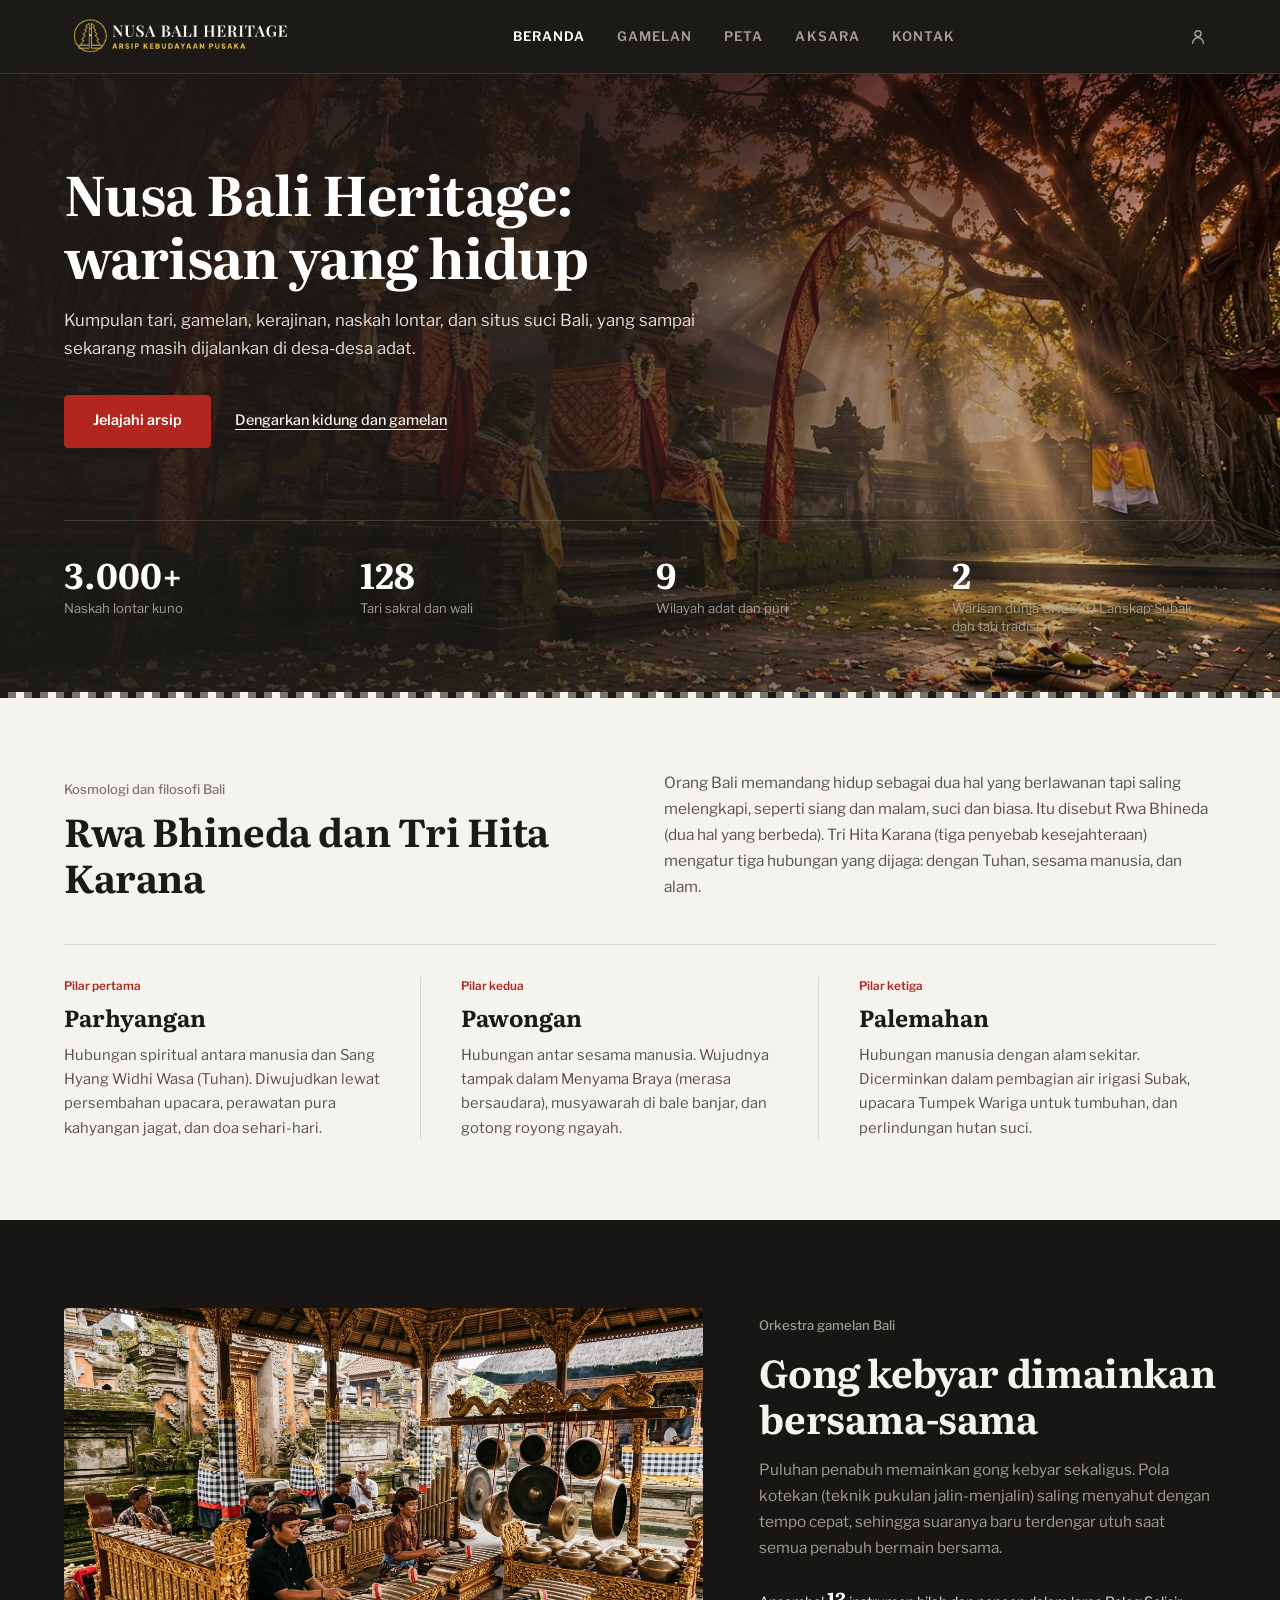
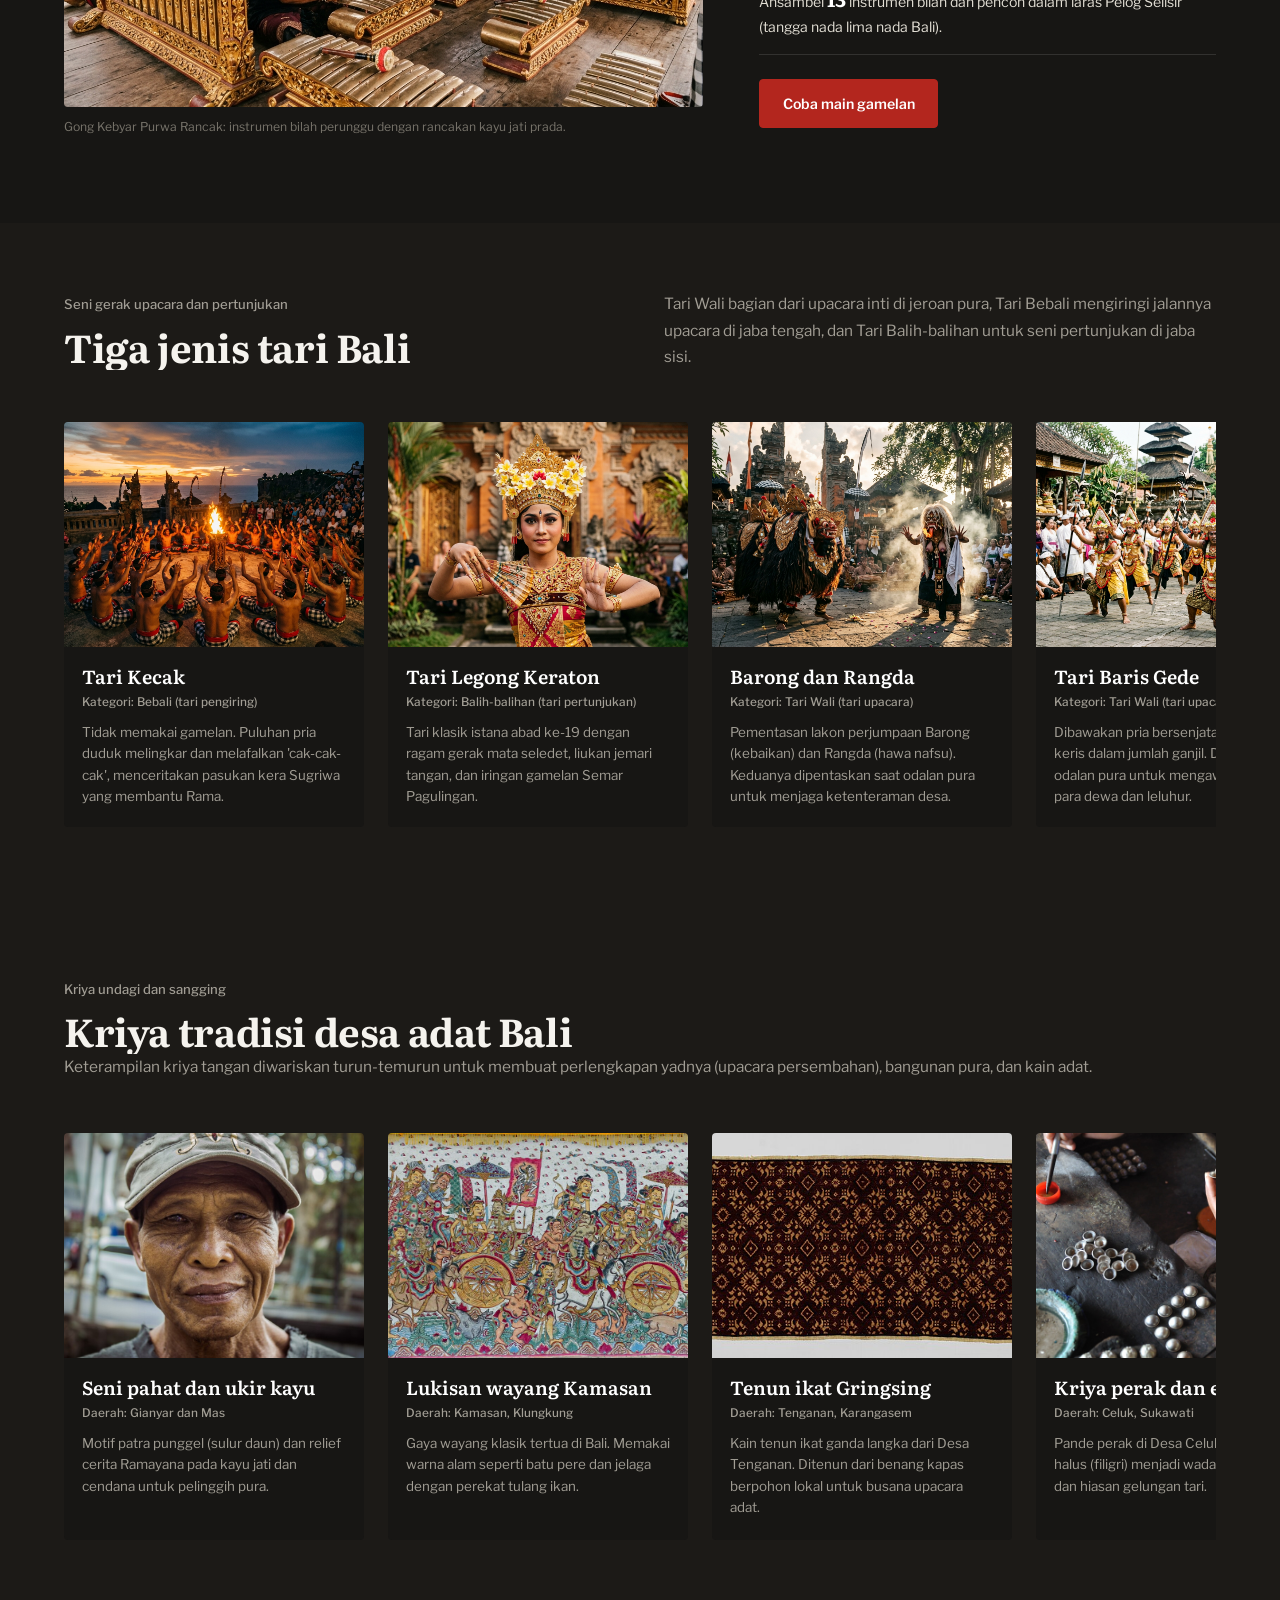
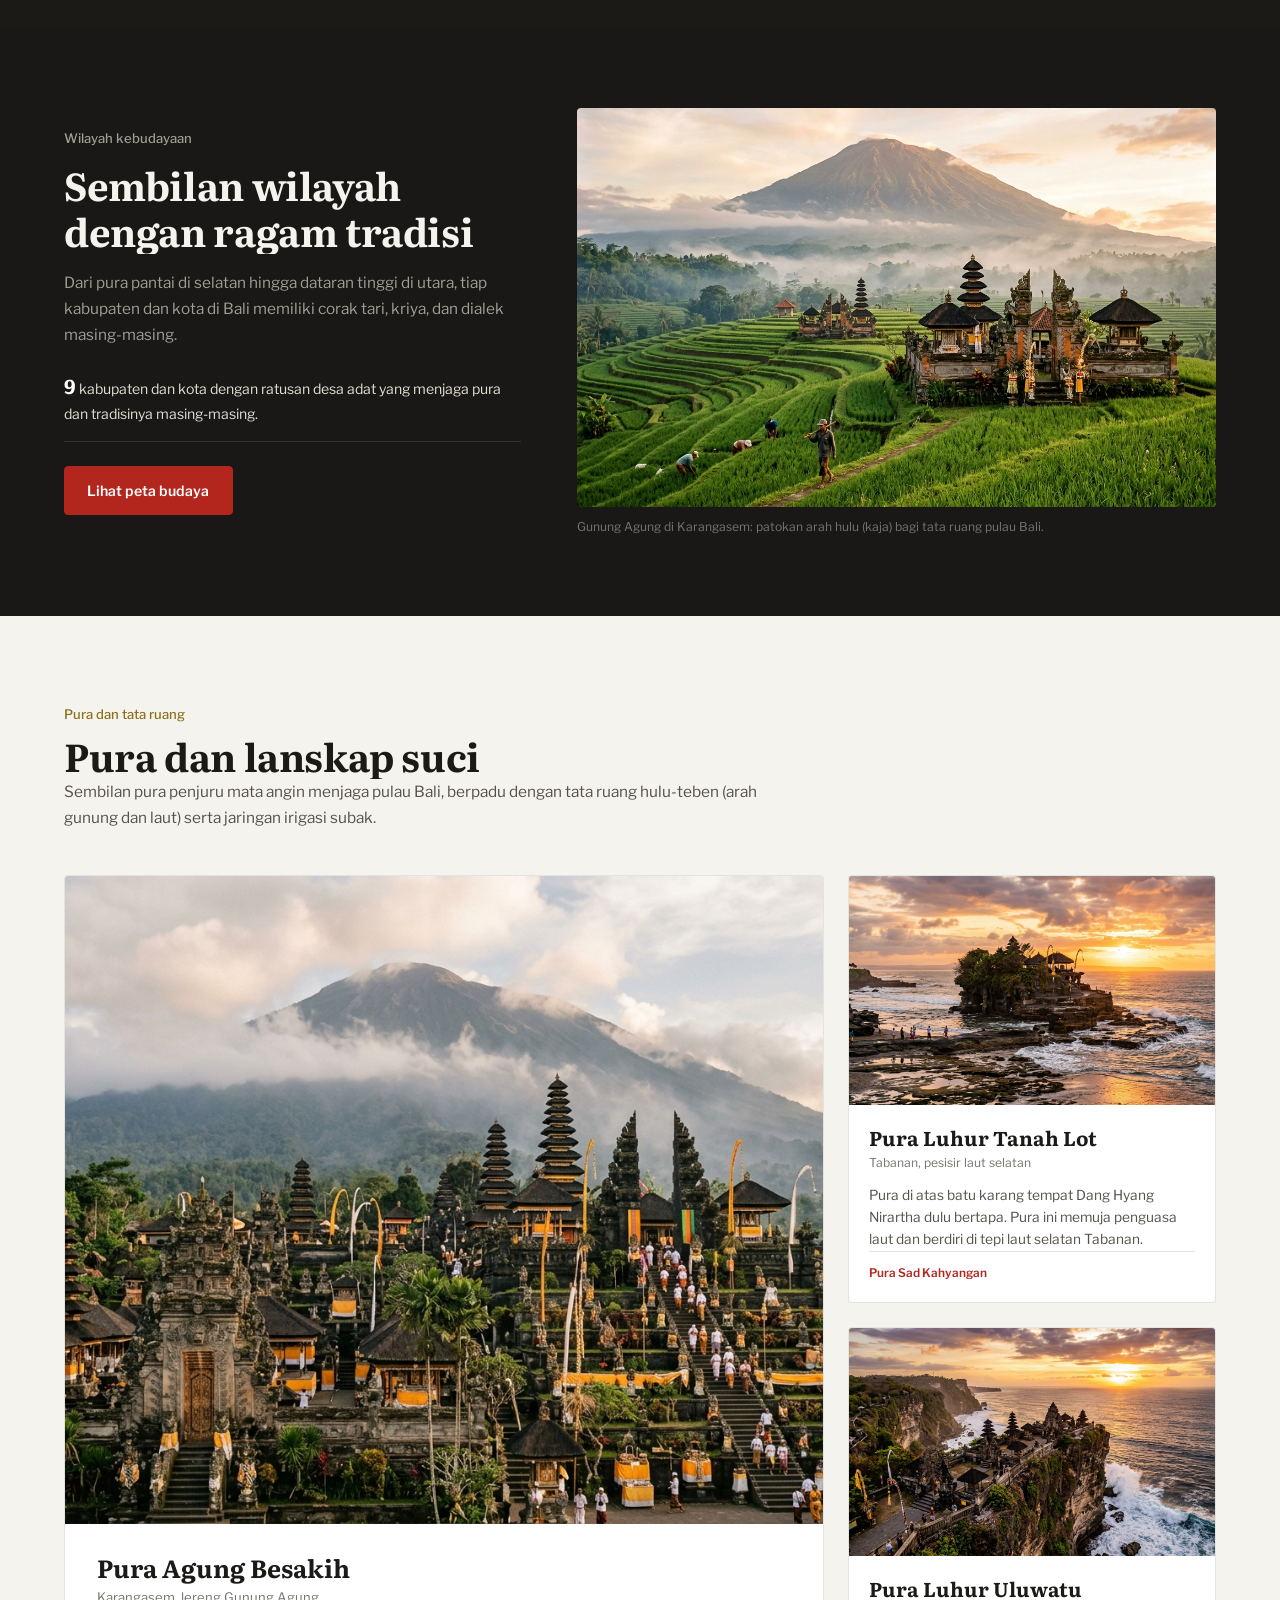
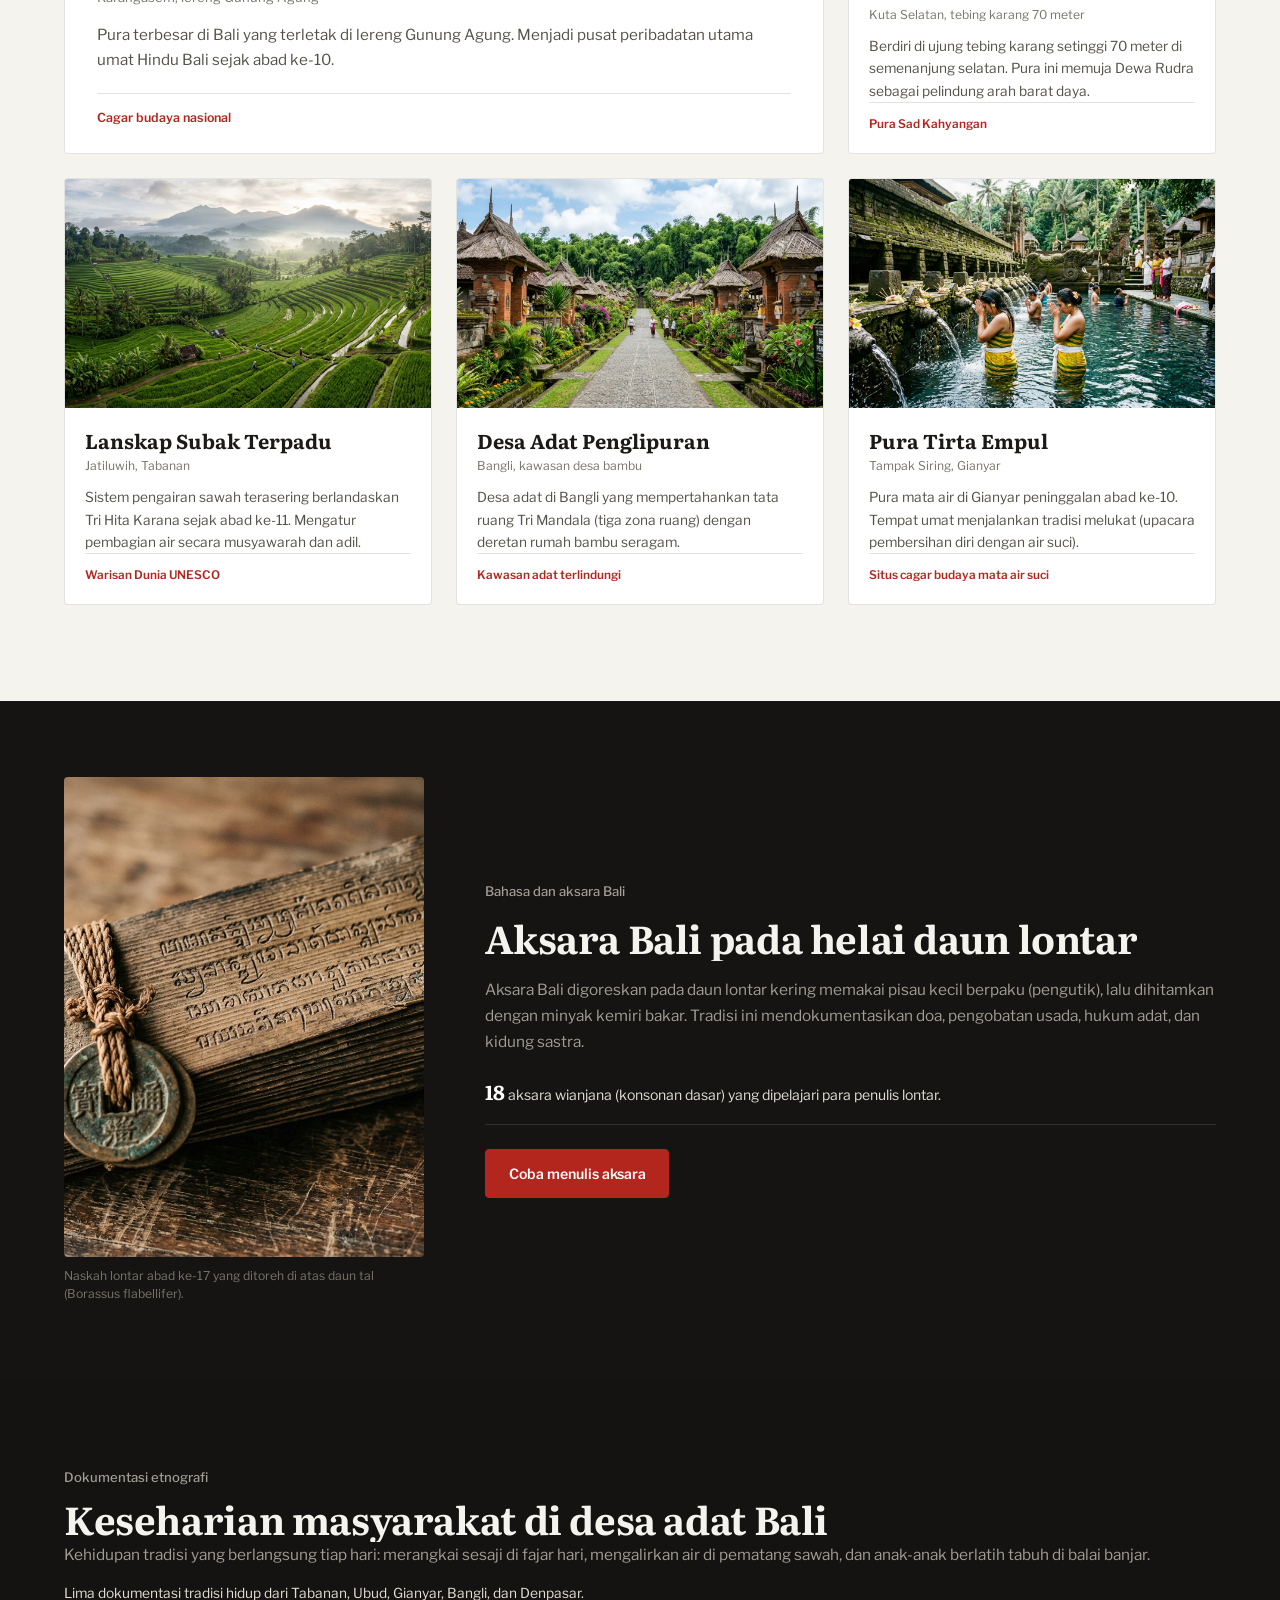
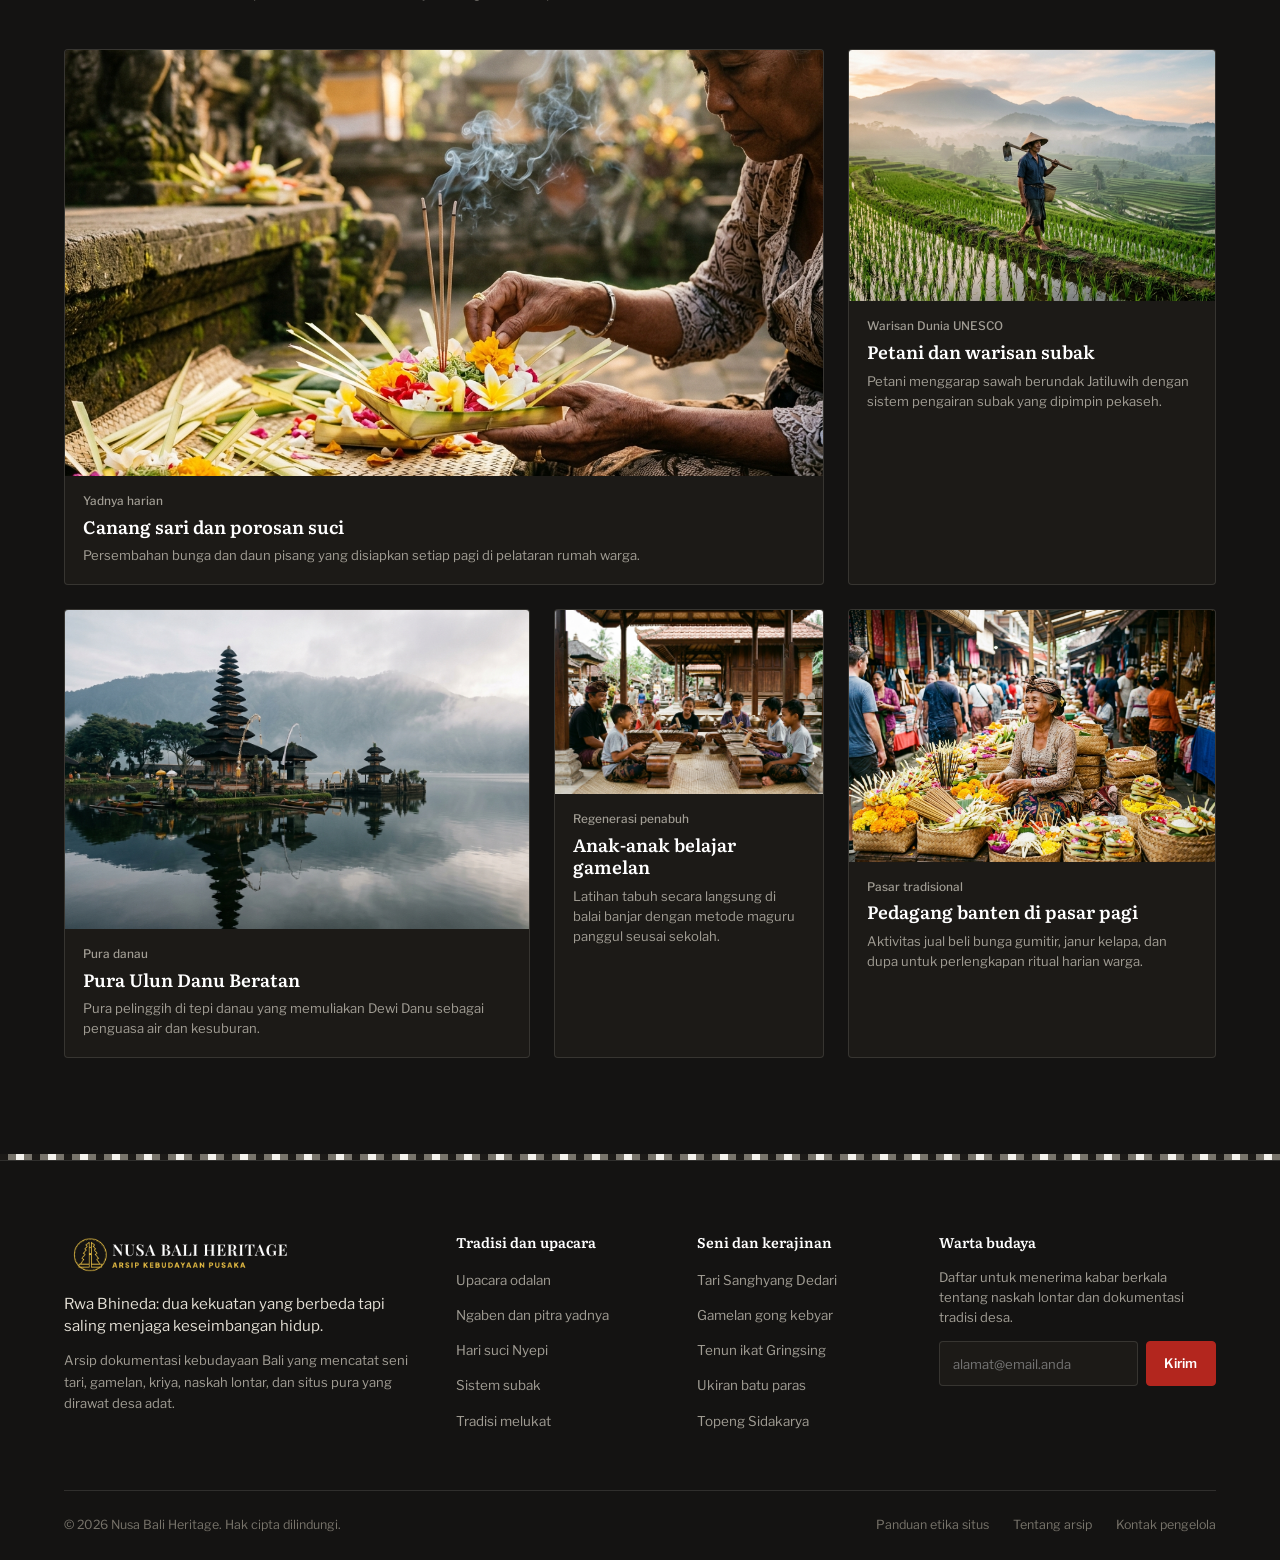
==== commit 447a2fb4: "hayuk" ====
--- a/index.html
+++ b/index.html
@@ -155,11 +155,11 @@
       </a>
 
       <nav class="nav-links" aria-label="Navigasi utama">
-        <a href="#beranda" aria-current="page">BERANDA</a>
-        <a href="gamelan.html">GAMELAN</a>
-        <a href="peta.html">PETA</a>
-        <a href="aksara.html">AKSARA</a>
-        <a href="#kontak">KONTAK</a>
+        <a href="#beranda" aria-current="page">Beranda</a>
+        <a href="gamelan.html">Gamelan</a>
+        <a href="peta.html">Peta</a>
+        <a href="aksara.html">Aksara</a>
+        <a href="#kontak">Kontak</a>
       </nav>
 
       <div class="nav-actions">
@@ -180,11 +180,11 @@
 
     <!-- mobile nav panel -->
     <nav class="mobile-nav" id="mobileNav" aria-label="Navigasi mobile" hidden>
-      <a href="#beranda">BERANDA</a>
-      <a href="gamelan.html">GAMELAN</a>
-      <a href="peta.html">PETA</a>
-      <a href="aksara.html">AKSARA</a>
-      <a href="#kontak">KONTAK</a>
+      <a href="#beranda">Beranda</a>
+      <a href="gamelan.html">Gamelan</a>
+      <a href="peta.html">Peta</a>
+      <a href="aksara.html">Aksara</a>
+      <a href="#kontak">Kontak</a>
     </nav>
   </header>
 
@@ -601,7 +601,7 @@
             </div>
           </article>
 
-          <article class="situs-card situs-card--span-wide" data-category="pura">
+          <article class="situs-card" data-category="pura">
             <div class="situs-card__media">
               <img src="assets/images/situs/tirta-empul.jpg" alt="Pura Tirta Empul" onerror="this.style.display='none'">
             </div>
--- a/assets/css/fonts.css
+++ b/assets/css/fonts.css
@@ -1,5 +1,5 @@
-/* Nusa Bali Heritage — Tipografi Resmi
-   Dipilih pasangan: Literata (600, 700) untuk judul + Libre Franklin (400, 500, 600) untuk teks isi.
-   Seluruh font lama (Cinzel, Cormorant, Playfair, Inter, Plus Jakarta Sans) telah dihapus. */
+/* Nusa Bali Heritage: Tipografi Resmi
+   Pasangan font: Literata (600, 700) untuk judul dan Libre Franklin (400, 500, 600) untuk teks isi.
+   Hanya memuat bobot yang dipakai secara efisien. */
 
 @import url('https://fonts.googleapis.com/css2?family=Libre+Franklin:wght@400;500;600&family=Literata:wght@600;700&display=swap');
--- a/assets/css/styles.css
+++ b/assets/css/styles.css
@@ -1,10 +1,10 @@
-/* Nusa Bali Heritage — Stylesheet Resmi
-   Desain humanis berbasis budaya Bali:
+/* Nusa Bali Heritage: Stylesheet Resmi
+   Desain kuratorial humanis berbasis tradisi arsitektur dan budaya Bali:
    - Tipografi: Literata (heading) + Libre Franklin (body)
    - Palet: Gelap #1C1A17, Terang #F5F3EE, Aksi Merah #B3261E, Aksen Emas #C9A227 (<3%)
-   - Border-radius tunggal: 4px
-   - Ornamen pembatas: Kain poleng murni CSS (6px) di 2 titik
-   - Nol gradient tombol/teks, nol glow/shadow tebal, nol backdrop-filter blur/glass */
+   - Border-radius tunggal konsisten: 4px
+   - Ornamen pembatas: Kain poleng murni CSS (6px) di 2 titik strategis
+   - Nol gradient tombol/teks, nol glow, nol efek kaca blur */
 
 :root {
   --c-dark: #1C1A17;
@@ -21,7 +21,7 @@
   --ff-heading: 'Literata', Georgia, 'Times New Roman', serif;
   --ff-body: 'Libre Franklin', -apple-system, BlinkMacSystemFont, 'Segoe UI', Roboto, sans-serif;
 
-  /* Aliases untuk kompatibilitas */
+  /* Aliases untuk kompatibilitas script */
   --ff-display: var(--ff-heading);
   --ff-serif: var(--ff-heading);
   --ff-sans: var(--ff-body);
@@ -41,7 +41,7 @@
 html {
   scroll-behavior: smooth;
   scroll-padding-top: 80px;
-  overflow-x: hidden;
+  overflow-x: clip;
 }
 
 body {
@@ -53,12 +53,26 @@
   font-weight: 400;
   line-height: 1.65;
   -webkit-font-smoothing: antialiased;
-  overflow-x: hidden;
+  overflow-x: clip;
 }
 
 img {
   max-width: 100%;
   display: block;
+}
+
+svg {
+  max-width: 100%;
+}
+
+.eyebrow svg {
+  width: 14px;
+  height: 14px;
+  max-width: 14px;
+  max-height: 14px;
+  flex-shrink: 0;
+  vertical-align: -2px;
+  display: inline-block;
 }
 
 a {
@@ -90,47 +104,12 @@
 
 p {
   margin: 0;
-  max-width: 68ch;
-}
-
+}
+
+/* Aksesibilitas: Indikator fokus terlihat */
 :focus-visible {
   outline: 2px solid var(--c-gold);
-  outline-offset: 2px;
-}
-
-@media (prefers-reduced-motion: reduce) {
-  html {
-    scroll-behavior: auto;
-  }
-
-  *,
-  *::before,
-  *::after {
-    animation-duration: 0.01ms !important;
-    animation-iteration-count: 1 !important;
-    transition-duration: 0.01ms !important;
-  }
-
-  .hero__bg img,
-  .hero h1,
-  .hero p.hero__lede,
-  .hero__actions,
-  .stat-card,
-  .heading-line-inner,
-  .reveal-item,
-  .has-reveal .reveal-item,
-  .has-reveal .reveal-heading,
-  .has-reveal .reveal-eyebrow,
-  .has-reveal .reveal-desc,
-  .has-reveal .reveal-media,
-  .has-reveal .reveal-media img,
-  .has-reveal .reveal-card {
-    opacity: 1 !important;
-    transform: none !important;
-    letter-spacing: inherit !important;
-    transition: none !important;
-    animation: none !important;
-  }
+  outline-offset: 3px;
 }
 
 .container {
@@ -174,7 +153,7 @@
   object-fit: cover;
 }
 
-/* Tombol */
+/* Tombol Standar */
 .btn {
   display: inline-flex;
   align-items: center;
@@ -210,11 +189,11 @@
 }
 
 .btn--outline:hover {
-  border-color: var(--c-gold);
-  color: var(--c-gold);
-}
-
-/* Header */
+  border-color: var(--c-cream);
+  color: #FFFFFF;
+}
+
+/* Header & Navigasi */
 .site-header {
   position: sticky;
   top: 0;
@@ -250,30 +229,26 @@
   object-fit: contain;
 }
 
+/* Menu navigasi: satu-satunya area yang memakai uppercase dan tracking lebar */
 .nav-links {
   display: flex;
   align-items: center;
   gap: 2rem;
-  font-size: 0.78rem;
+}
+
+.nav-links a {
+  font-size: 0.82rem;
   font-weight: 600;
-  letter-spacing: 0.12em;
+  letter-spacing: 0.08em;
   text-transform: uppercase;
-}
-
-.nav-links a {
   color: var(--c-muted-dark);
+  transition: color 0.2s var(--tr-smooth);
   padding: 0.35rem 0;
-  transition: color 0.2s var(--tr-smooth);
-  border-bottom: 2px solid transparent;
-}
-
-.nav-links a:hover {
-  color: #FFFFFF;
-}
-
+}
+
+.nav-links a:hover,
 .nav-links a[aria-current="page"] {
   color: #FFFFFF;
-  border-bottom-color: var(--c-red);
 }
 
 .nav-actions {
@@ -383,9 +358,9 @@
   background: linear-gradient(
     90deg,
     rgba(28, 26, 23, 0.92) 0%,
-    rgba(28, 26, 23, 0.78) 42%,
-    rgba(28, 26, 23, 0.25) 85%,
-    rgba(28, 26, 23, 0.12) 100%
+    rgba(28, 26, 23, 0.75) 45%,
+    rgba(28, 26, 23, 0.2) 85%,
+    rgba(28, 26, 23, 0.08) 100%
   );
   pointer-events: none;
 }
@@ -403,13 +378,13 @@
 .hero h1 {
   font-size: clamp(2.3rem, 4.4vw, 3.4rem);
   font-weight: 700;
-  line-height: 1.14;
+  line-height: 1.15;
   letter-spacing: -0.01em;
   color: #FFFFFF;
 }
 
 .hero h1 span {
-  display: block;
+  display: inline;
 }
 
 .hero p.hero__lede {
@@ -439,7 +414,6 @@
   border-radius: var(--radius);
   font-size: 0.9rem;
   font-weight: 600;
-  letter-spacing: 0.02em;
   cursor: pointer;
   transition: background 0.2s var(--tr-smooth);
 }
@@ -498,14 +472,7 @@
   color: var(--c-muted-dark);
 }
 
-.stat-card__sub {
-  display: block;
-  font-size: 0.74rem;
-  color: var(--c-muted);
-  margin-top: 0.15rem;
-}
-
-/* Section Umum */
+/* Section Shared */
 .section {
   padding: 5rem 0;
 }
@@ -521,12 +488,11 @@
   align-items: end;
 }
 
+/* Eyebrow: huruf biasa (sentence case) tanpa tracking lebar */
 .eyebrow {
-  font-size: 0.78rem;
-  font-weight: 600;
-  letter-spacing: 0.08em;
-  text-transform: uppercase;
-  color: var(--c-gold);
+  font-size: 0.82rem;
+  font-weight: 500;
+  color: var(--c-muted-dark);
   margin-bottom: 0.5rem;
 }
 
@@ -548,11 +514,11 @@
 .section--light {
   background: var(--c-cream);
   color: var(--c-dark);
-  padding: 5.5rem 0;
+  padding: 4.5rem 0 5rem;
 }
 
 .section--light .eyebrow {
-  color: #8A6E18;
+  color: var(--c-muted);
 }
 
 .section--light .section-heading {
@@ -563,7 +529,7 @@
   color: #555149;
 }
 
-/* Tiga Pilar Tri Hita Karana */
+/* Tiga Pilar Tri Hita Karana: 3 kolom dipisah garis tipis vertikal */
 .pillars-grid {
   display: grid;
   grid-template-columns: repeat(3, 1fr);
@@ -586,10 +552,8 @@
 }
 
 .pillar-card__badge {
-  font-size: 0.72rem;
+  font-size: 0.74rem;
   font-weight: 600;
-  letter-spacing: 0.06em;
-  text-transform: uppercase;
   color: var(--c-red);
   margin-bottom: 0.4rem;
 }
@@ -603,26 +567,24 @@
 
 .pillar-card p {
   font-size: 0.92rem;
-  line-height: 1.68;
+  line-height: 1.65;
   color: #555149;
 }
 
-/* Teaser Section (Gamelan, Peta, Aksara) */
-.teaser-section {
-  padding: 5.5rem 0;
-  border-top: 1px solid var(--c-border-dark);
-}
-
+/* Tiga Teaser: Komposisi Berbeda */
 .teaser-section--gamelan {
   background: #171614;
+  padding: 5.5rem 0;
 }
 
 .teaser-section--peta {
   background: #1A1816;
+  padding: 5rem 0;
 }
 
 .teaser-section--aksara {
   background: #151413;
+  padding: 4.75rem 0;
 }
 
 .teaser-grid {
@@ -701,7 +663,15 @@
   color: #FFFFFF;
 }
 
-/* Tarian & Kerajinan Marquee */
+/* Tarian & Kerajinan: Marquee Datar Tanpa Border */
+#tarian {
+  padding: 4.25rem 0 4.75rem;
+}
+
+#kerajinan {
+  padding: 4.25rem 0 5rem;
+}
+
 .marquee-viewport {
   overflow: hidden;
   width: 100%;
@@ -728,20 +698,22 @@
   flex: 0 0 300px;
   width: 300px;
   background: #171614;
-  border: 1px solid var(--c-border-dark);
+  border: none;
   border-radius: var(--radius);
   overflow: hidden;
   cursor: pointer;
   outline: none;
-  transition: border-color 0.2s var(--tr-smooth);
-}
-
-.culture-card:hover {
-  border-color: rgba(245, 243, 238, 0.35);
+}
+
+.culture-card:hover h3 {
+  color: var(--c-cream);
+  text-decoration: underline;
+  text-underline-offset: 3px;
 }
 
 .culture-card:focus-visible {
-  border-color: var(--c-gold);
+  outline: 2px solid var(--c-gold);
+  outline-offset: 2px;
 }
 
 .culture-card .media-frame {
@@ -766,12 +738,11 @@
 }
 
 .culture-card__category {
-  font-size: 0.72rem;
-  color: var(--c-gold);
+  font-size: 0.74rem;
+  font-weight: 500;
+  color: var(--c-muted-dark);
   margin-top: 0.25rem;
   margin-bottom: 0.6rem;
-  text-transform: uppercase;
-  letter-spacing: 0.04em;
 }
 
 .culture-card p:not(.culture-card__category) {
@@ -780,17 +751,33 @@
   color: var(--c-muted-dark);
 }
 
-/* Situs Budaya: Grid asimetris 12 kolom */
+/* Situs Budaya: Grid Asimetris 12 Kolom (Besakih Lebih Besar) */
 .section--situs {
   background: var(--c-cream);
   color: var(--c-dark);
   padding: 5.5rem 0 6rem;
 }
 
+.section--situs .eyebrow {
+  color: #8A6E18;
+}
+
+.section--situs .section-heading {
+  color: var(--c-dark);
+}
+
+.section--situs .section-desc {
+  font-size: 0.96rem;
+  line-height: 1.7;
+  color: #555149;
+  max-width: 68ch;
+}
+
 .card-grid--situs-asymmetric {
   display: grid;
   grid-template-columns: repeat(12, 1fr);
   gap: 1.5rem;
+  align-items: stretch;
 }
 
 .situs-card {
@@ -801,45 +788,40 @@
   display: flex;
   flex-direction: column;
   transition: border-color 0.2s var(--tr-smooth);
+  grid-column: span 4;
 }
 
 .situs-card:hover {
-  border-color: #8A6E18;
+  border-color: rgba(28, 26, 23, 0.35);
 }
 
 .situs-card--featured-large {
   grid-column: span 8;
-}
-
-.card-grid--situs-asymmetric .situs-card:nth-child(2) {
-  grid-column: span 4;
-}
-
-.card-grid--situs-asymmetric .situs-card:nth-child(3),
-.card-grid--situs-asymmetric .situs-card:nth-child(4),
-.card-grid--situs-asymmetric .situs-card:nth-child(5) {
-  grid-column: span 4;
-}
-
-.situs-card--span-wide {
-  grid-column: span 12;
+  grid-row: span 2;
 }
 
 .situs-card__media {
+  position: relative;
   aspect-ratio: 16 / 10;
   width: 100%;
   overflow: hidden;
-  background: #252320;
+  background: #E8E5DF;
+  flex-shrink: 0;
 }
 
 .situs-card--featured-large .situs-card__media {
-  aspect-ratio: 16 / 9;
+  aspect-ratio: auto;
+  flex: 1 1 0;
+  min-height: 380px;
 }
 
 .situs-card__media img {
+  position: absolute;
+  inset: 0;
   width: 100%;
   height: 100%;
   object-fit: cover;
+  display: block;
 }
 
 .situs-card__body {
@@ -847,6 +829,11 @@
   display: flex;
   flex-direction: column;
   flex: 1;
+}
+
+.situs-card--featured-large .situs-card__body {
+  flex: 0 0 auto;
+  padding: 1.75rem 2rem 1.5rem;
 }
 
 .situs-card__body h3 {
@@ -855,13 +842,20 @@
   color: var(--c-dark);
 }
 
+.situs-card--featured-large .situs-card__body h3 {
+  font-size: 1.55rem;
+}
+
 .situs-card__location {
-  font-size: 0.74rem;
+  font-size: 0.76rem;
   color: var(--c-muted);
   margin-top: 0.2rem;
   margin-bottom: 0.65rem;
-  text-transform: uppercase;
-  letter-spacing: 0.04em;
+}
+
+.situs-card--featured-large .situs-card__location {
+  font-size: 0.82rem;
+  margin-bottom: 0.85rem;
 }
 
 .situs-card__body p:not(.situs-card__location) {
@@ -871,8 +865,13 @@
   flex-grow: 1;
 }
 
+.situs-card--featured-large .situs-card__body p:not(.situs-card__location) {
+  font-size: 0.95rem;
+  line-height: 1.68;
+}
+
 .situs-card__status {
-  margin-top: 1.15rem;
+  margin-top: auto;
   padding-top: 0.75rem;
   border-top: 1px solid var(--c-border-light);
   font-size: 0.74rem;
@@ -880,7 +879,13 @@
   color: var(--c-red);
 }
 
-/* Galeri Etnografi: 5 item asimetris bebas seragam */
+.situs-card--featured-large .situs-card__status {
+  margin-top: 1.25rem;
+  padding-top: 0.9rem;
+  font-size: 0.78rem;
+}
+
+/* Galeri Etnografi: 1 Foto Besar + 4 Lebih Kecil Ukuran Tidak Seragam */
 .section--gallery {
   padding: 5.5rem 0 6rem;
   background: #141312;
@@ -916,23 +921,25 @@
 }
 
 .gallery-etno-card:focus-visible {
-  border-color: var(--c-gold);
-}
-
+  outline: 2px solid var(--c-gold);
+  outline-offset: 2px;
+}
+
+/* Susunan asimetris: 8+4 / 5+3+4 (tidak ada 3 kartu kembar berjejer) */
 .gallery-etno-card--card1 {
+  grid-column: span 8;
+}
+
+.gallery-etno-card--card2 {
+  grid-column: span 4;
+}
+
+.gallery-etno-card--card3 {
   grid-column: span 5;
 }
 
-.gallery-etno-card--card2 {
-  grid-column: span 7;
-}
-
-.gallery-etno-card--card3 {
-  grid-column: span 4;
-}
-
 .gallery-etno-card--card4 {
-  grid-column: span 4;
+  grid-column: span 3;
 }
 
 .gallery-etno-card--card5 {
@@ -946,8 +953,8 @@
   background: #201E1B;
 }
 
-.gallery-etno-card--card2 .gallery-etno-card__media {
-  aspect-ratio: 16 / 10;
+.gallery-etno-card--card1 .gallery-etno-card__media {
+  aspect-ratio: 16 / 9;
 }
 
 .gallery-etno-card__media img {
@@ -963,11 +970,9 @@
 }
 
 .gallery-card__category {
-  font-size: 0.7rem;
-  font-weight: 600;
-  text-transform: uppercase;
-  letter-spacing: 0.05em;
-  color: var(--c-gold);
+  font-size: 0.74rem;
+  font-weight: 500;
+  color: var(--c-muted-dark);
   margin-bottom: 0.25rem;
 }
 
@@ -998,7 +1003,7 @@
 
 .gallery-modal[hidden],
 .detail-modal[hidden] {
-  display: none !important;
+  display: none;
 }
 
 .gallery-modal__backdrop,
@@ -1082,14 +1087,13 @@
 }
 
 .gallery-modal__cat {
-  font-size: 0.72rem;
-  font-weight: 600;
-  color: var(--c-gold);
-  text-transform: uppercase;
+  font-size: 0.74rem;
+  font-weight: 500;
+  color: var(--c-muted-dark);
 }
 
 .gallery-modal__counter {
-  font-size: 0.72rem;
+  font-size: 0.74rem;
   color: var(--c-muted);
 }
 
@@ -1120,11 +1124,9 @@
 
 .gallery-modal__spec-label {
   display: block;
-  font-size: 0.65rem;
-  font-weight: 600;
+  font-size: 0.7rem;
+  font-weight: 500;
   color: var(--c-muted-dark);
-  text-transform: uppercase;
-  letter-spacing: 0.05em;
 }
 
 .gallery-modal__spec-val {
@@ -1187,7 +1189,7 @@
   background: var(--c-red);
   color: #FFFFFF;
   border-radius: var(--radius);
-  font-size: 0.68rem;
+  font-size: 0.7rem;
   font-weight: 600;
 }
 
@@ -1198,12 +1200,11 @@
 }
 
 .detail-modal__meta {
-  font-size: 0.75rem;
-  color: var(--c-gold);
+  font-size: 0.76rem;
+  font-weight: 500;
+  color: var(--c-muted-dark);
   margin-top: 0.25rem;
   margin-bottom: 0.65rem;
-  text-transform: uppercase;
-  letter-spacing: 0.04em;
 }
 
 .detail-modal__body {
@@ -1292,7 +1293,7 @@
 }
 
 .newsletter-form input:focus {
-  border-color: var(--c-gold);
+  border-color: var(--c-cream);
   outline: none;
 }
 
@@ -1380,7 +1381,7 @@
   transform: none;
 }
 
-/* Responsif */
+/* Responsif: Layar Tablet (maksimal 960px) */
 @media (max-width: 960px) {
   .nav-links {
     display: none;
@@ -1441,17 +1442,45 @@
     gap: 1.25rem;
   }
 
-  .situs-card--featured-large,
-  .situs-card--span-wide,
-  .card-grid--situs-asymmetric .situs-card:nth-child(2),
-  .card-grid--situs-asymmetric .situs-card:nth-child(3),
-  .card-grid--situs-asymmetric .situs-card:nth-child(4),
-  .card-grid--situs-asymmetric .situs-card:nth-child(5) {
+  .situs-card {
     grid-column: span 1;
+    grid-row: auto;
   }
 
   .situs-card--featured-large {
-    grid-column: 1 / -1;
+    grid-column: span 1;
+    grid-row: auto;
+  }
+
+  .situs-card--featured-large .situs-card__media {
+    aspect-ratio: 16 / 10;
+    min-height: auto;
+    flex: none;
+  }
+
+  .situs-card--featured-large .situs-card__body {
+    padding: 1.25rem 1.25rem 1.15rem;
+    flex: 1;
+  }
+
+  .situs-card--featured-large .situs-card__body h3 {
+    font-size: 1.3rem;
+  }
+
+  .situs-card--featured-large .situs-card__location {
+    font-size: 0.76rem;
+    margin-bottom: 0.65rem;
+  }
+
+  .situs-card--featured-large .situs-card__body p:not(.situs-card__location) {
+    font-size: 0.86rem;
+    line-height: 1.62;
+  }
+
+  .situs-card--featured-large .situs-card__status {
+    margin-top: auto;
+    padding-top: 0.75rem;
+    font-size: 0.74rem;
   }
 
   .gallery-etno-grid {
@@ -1487,6 +1516,7 @@
   }
 }
 
+/* Responsif: Layar Mobile (maksimal 640px) */
 @media (max-width: 640px) {
   .section {
     padding: 3.5rem 0;
@@ -1536,10 +1566,26 @@
 
   .card-grid--situs-asymmetric {
     grid-template-columns: 1fr;
-  }
-
+    gap: 1.25rem;
+  }
+
+  .situs-card,
   .situs-card--featured-large {
     grid-column: auto;
+    grid-row: auto;
+    flex-direction: column;
+  }
+
+  .situs-card--featured-large .situs-card__media {
+    aspect-ratio: 16 / 10;
+    min-height: auto;
+    max-height: none;
+    flex: none;
+  }
+
+  .situs-card--featured-large .situs-card__body {
+    flex: 1;
+    padding: 1.25rem 1.25rem 1.15rem;
   }
 
   .gallery-etno-grid {
@@ -1571,6 +1617,7 @@
   }
 }
 
+/* Responsif: Layar Sangat Sempit (maksimal 380px) */
 @media (max-width: 380px) {
   .container {
     padding-inline: 1rem;
@@ -1588,4 +1635,40 @@
     flex: 0 0 210px;
     width: 210px;
   }
+}
+
+/* Aksesibilitas: Menghormati prefers-reduced-motion secara murni */
+@media (prefers-reduced-motion: reduce) {
+  html {
+    scroll-behavior: auto;
+  }
+
+  *,
+  *::before,
+  *::after {
+    animation-duration: 0.01ms;
+    animation-iteration-count: 1;
+    transition-duration: 0.01ms;
+  }
+
+  .hero__bg img,
+  .hero h1,
+  .hero p.hero__lede,
+  .hero__actions,
+  .stat-card,
+  .heading-line-inner,
+  .reveal-item,
+  .has-reveal .reveal-item,
+  .has-reveal .reveal-heading,
+  .has-reveal .reveal-eyebrow,
+  .has-reveal .reveal-desc,
+  .has-reveal .reveal-media,
+  .has-reveal .reveal-media img,
+  .has-reveal .reveal-card {
+    opacity: 1;
+    transform: none;
+    letter-spacing: inherit;
+    transition: none;
+    animation: none;
+  }
 }
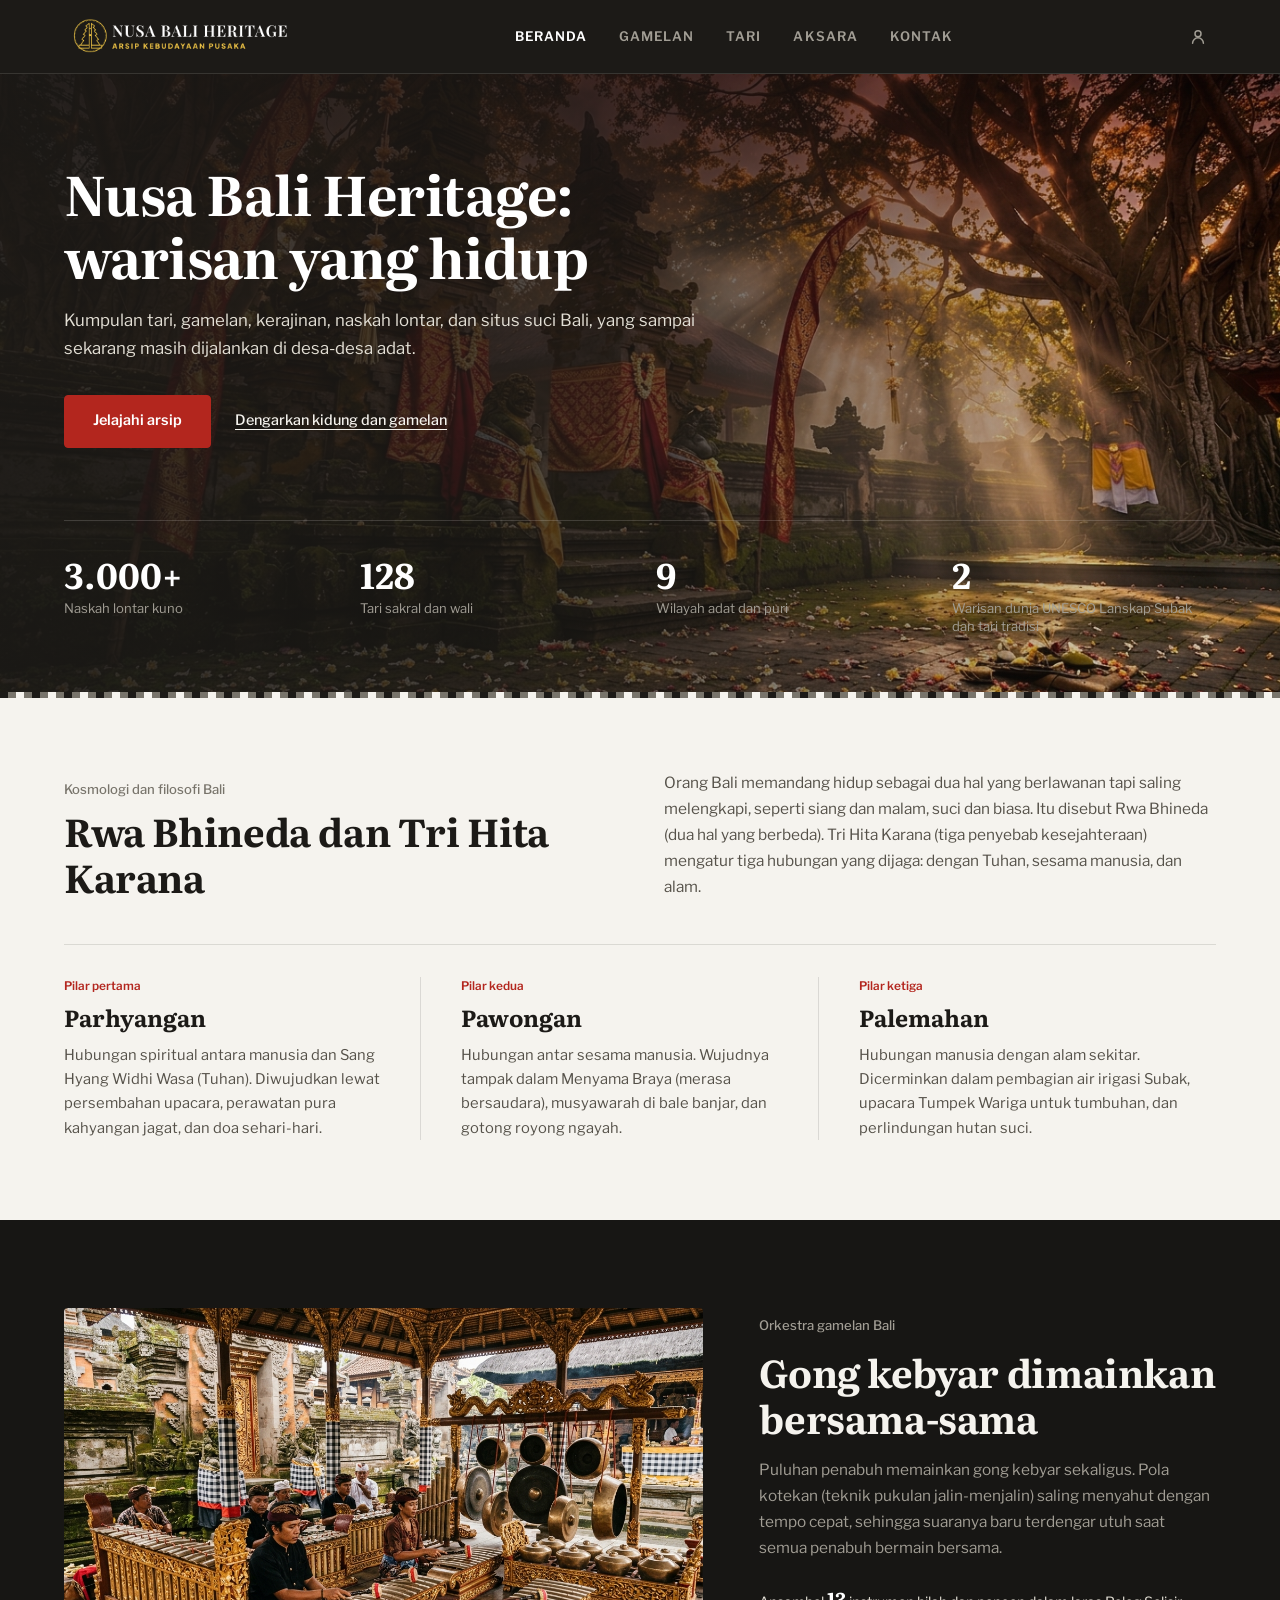
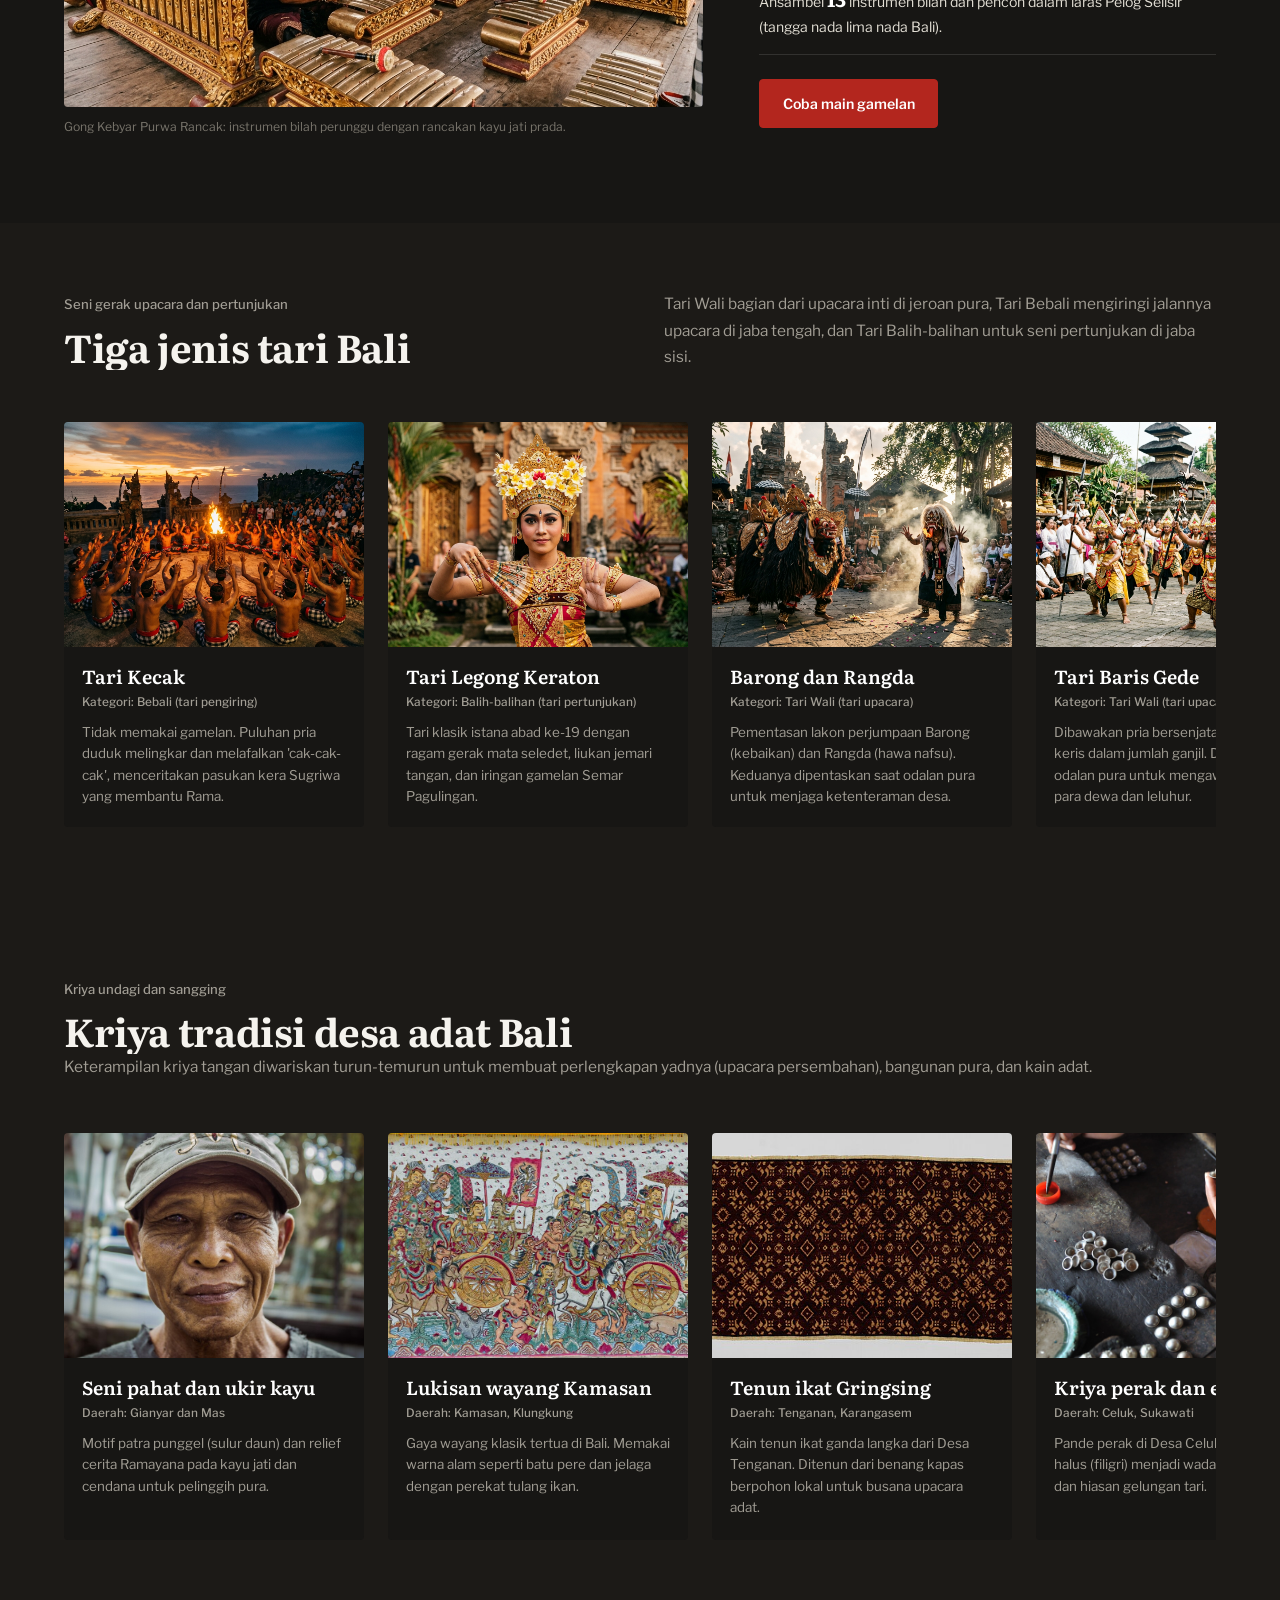
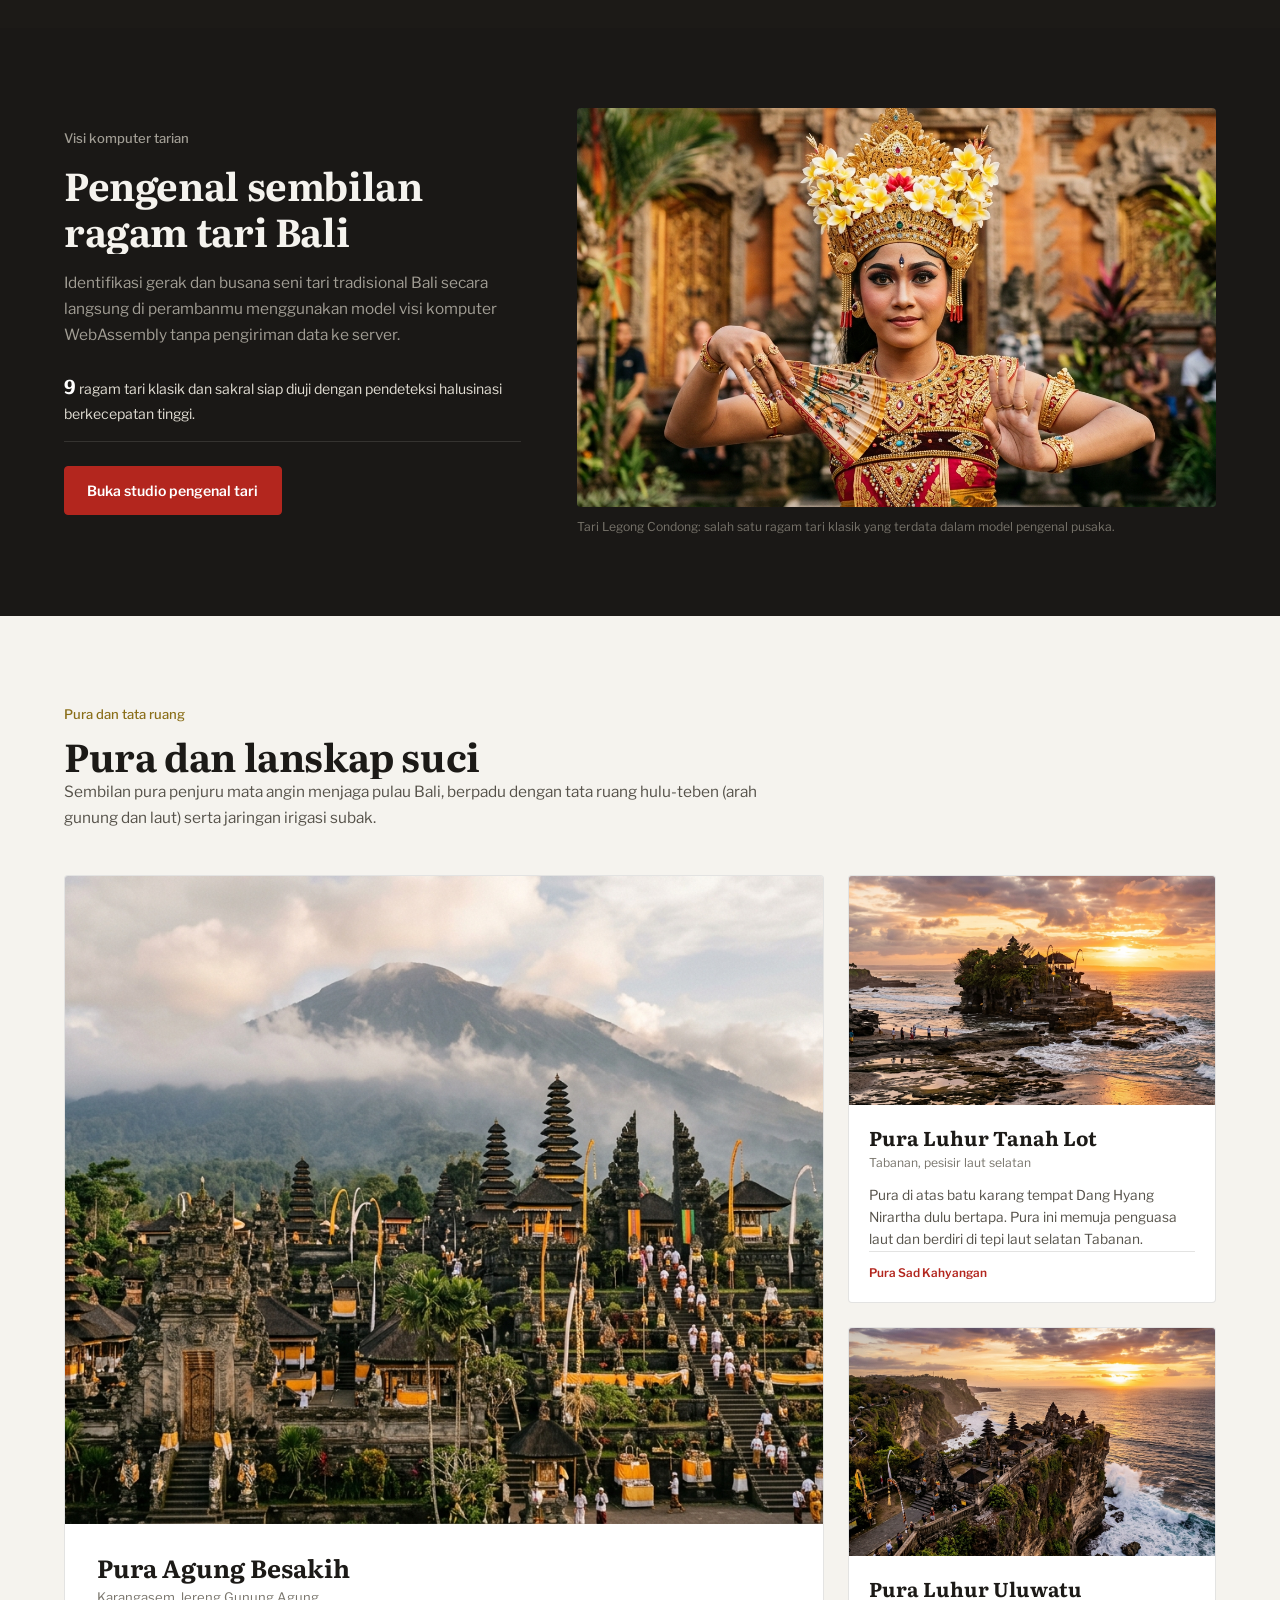
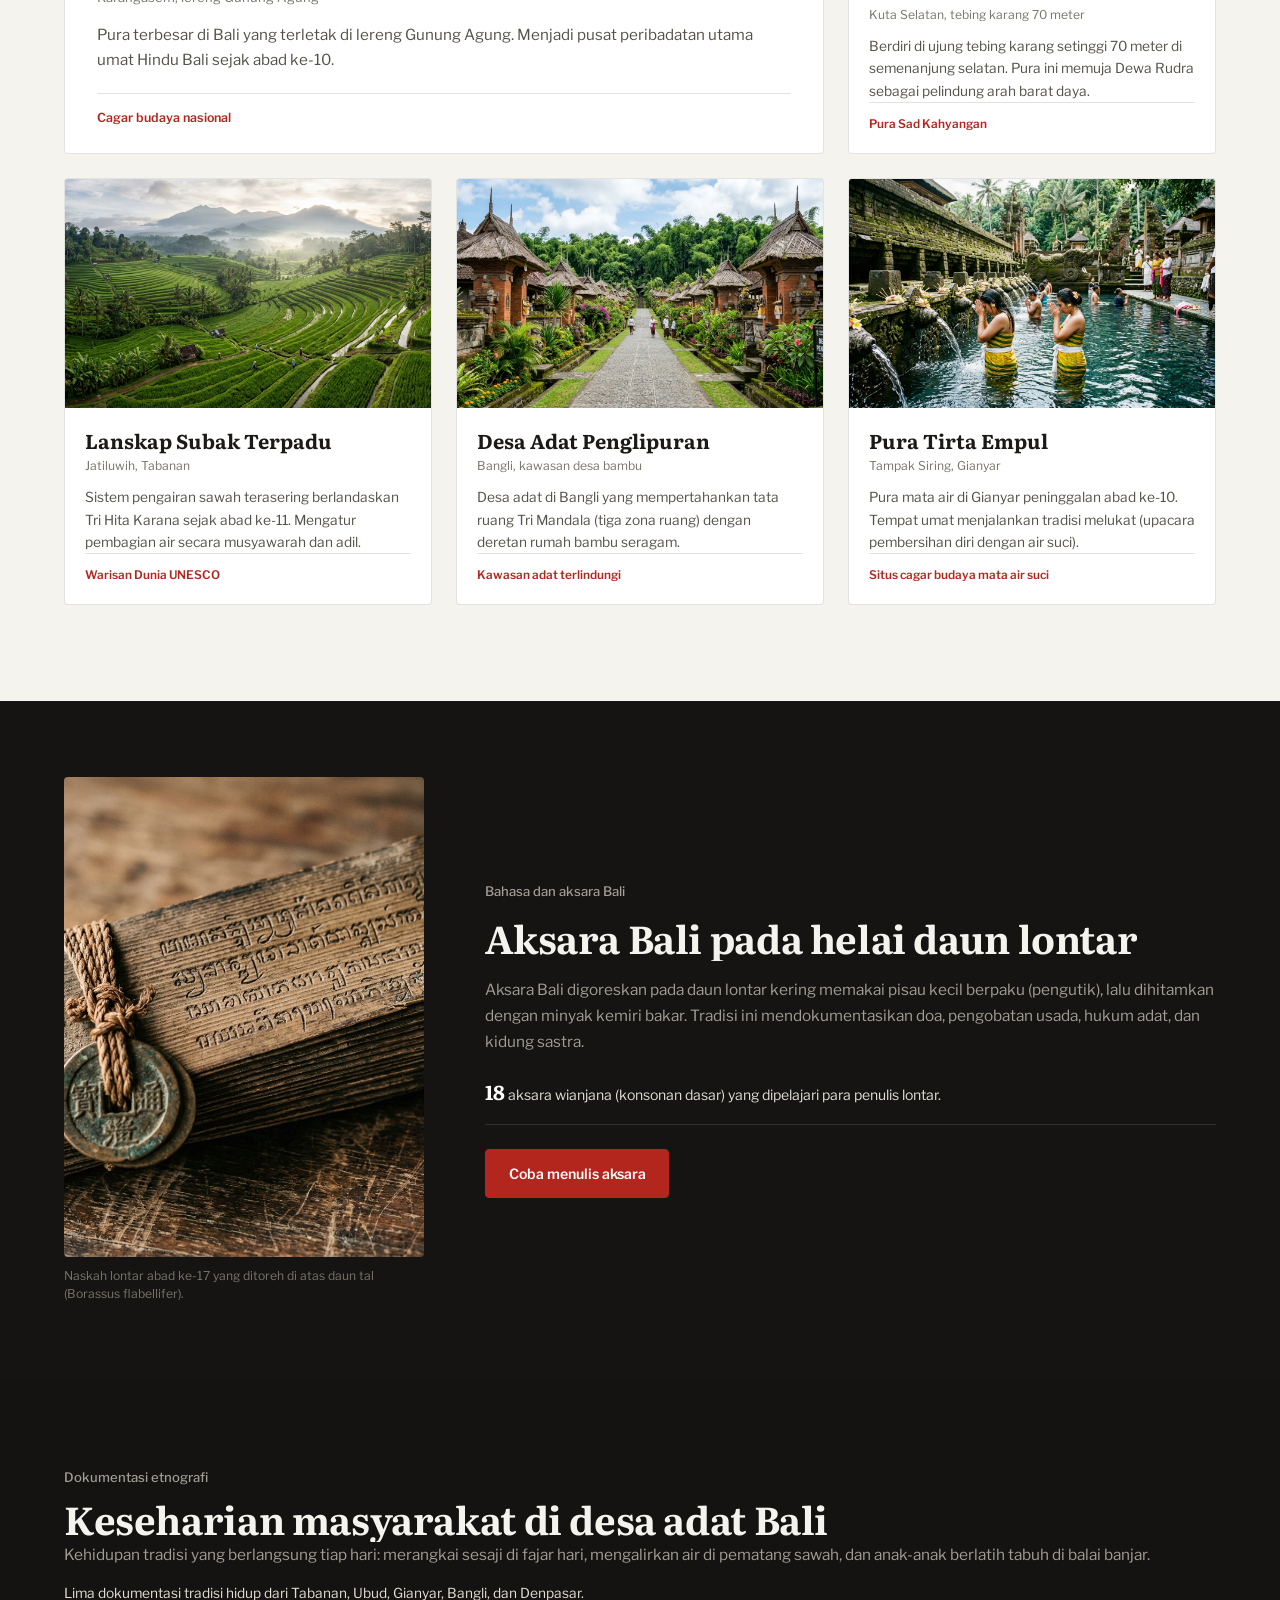
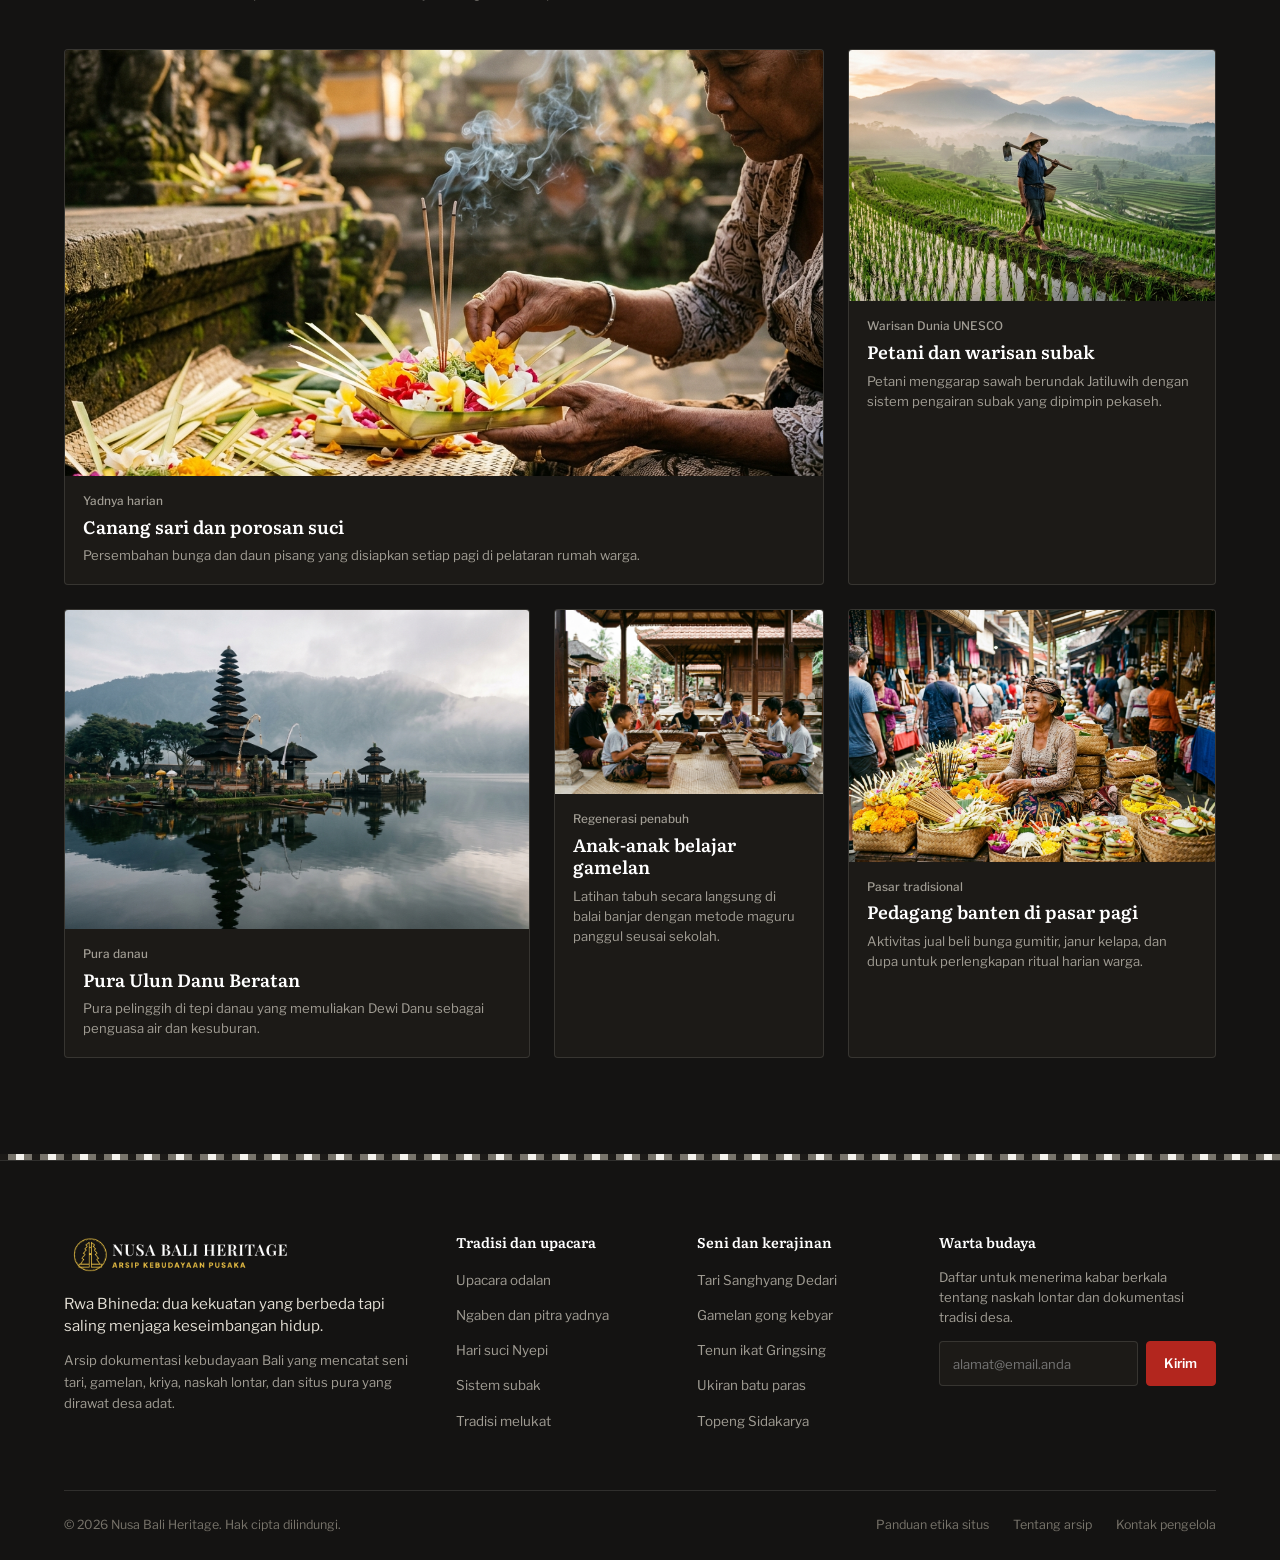
==== commit 24205e9b: "finishing" ====
--- a/index.html
+++ b/index.html
@@ -157,7 +157,7 @@
       <nav class="nav-links" aria-label="Navigasi utama">
         <a href="#beranda" aria-current="page">Beranda</a>
         <a href="gamelan.html">Gamelan</a>
-        <a href="peta.html">Peta</a>
+        <a href="tari.html">Tari</a>
         <a href="aksara.html">Aksara</a>
         <a href="#kontak">Kontak</a>
       </nav>
@@ -182,7 +182,7 @@
     <nav class="mobile-nav" id="mobileNav" aria-label="Navigasi mobile" hidden>
       <a href="#beranda">Beranda</a>
       <a href="gamelan.html">Gamelan</a>
-      <a href="peta.html">Peta</a>
+      <a href="tari.html">Tari</a>
       <a href="aksara.html">Aksara</a>
       <a href="#kontak">Kontak</a>
     </nav>
@@ -507,23 +507,23 @@
       </div>
     </section>
 
-    <!-- Peta -->
+    <!-- Pengenal Tari -->
     <section class="section teaser-section teaser-section--peta" id="peta-teaser">
       <div class="container teaser-grid teaser-grid--peta">
         <div class="teaser-content">
-          <p class="eyebrow">Wilayah kebudayaan</p>
-          <h2 class="section-heading">Sembilan wilayah dengan ragam tradisi</h2>
-          <p class="section-desc">Dari pura pantai di selatan hingga dataran tinggi di utara, tiap kabupaten dan kota di Bali memiliki corak tari, kriya, dan dialek masing-masing.</p>
-          <p class="teaser-facts"><span class="teaser-stat__value">9</span> kabupaten dan kota dengan ratusan desa adat yang menjaga pura dan tradisinya masing-masing.</p>
-          <a href="peta.html" class="btn btn--action">Lihat peta budaya</a>
+          <p class="eyebrow">Visi komputer tarian</p>
+          <h2 class="section-heading">Pengenal sembilan ragam tari Bali</h2>
+          <p class="section-desc">Identifikasi gerak dan busana seni tari tradisional Bali secara langsung di perambanmu menggunakan model visi komputer WebAssembly tanpa pengiriman data ke server.</p>
+          <p class="teaser-facts"><span class="teaser-stat__value">9</span> ragam tari klasik dan sakral siap diuji dengan pendeteksi halusinasi berkecepatan tinggi.</p>
+          <a href="tari.html" class="btn btn--action">Buka studio pengenal tari</a>
         </div>
 
         <div class="teaser-media-wrap">
           <div class="teaser-media media-frame">
-            <img src="assets/images/peta/gunung-agung-topografi.jpg" alt="Gunung Agung di Karangasem"
+            <img src="assets/images/tarian/tari-legong.jpg" alt="Tari Legong Condong Bali"
               onerror="this.style.display='none'">
           </div>
-          <p class="photo-caption">Gunung Agung di Karangasem: patokan arah hulu (kaja) bagi tata ruang pulau Bali.</p>
+          <p class="photo-caption">Tari Legong Condong: salah satu ragam tari klasik yang terdata dalam model pengenal pusaka.</p>
         </div>
       </div>
     </section>
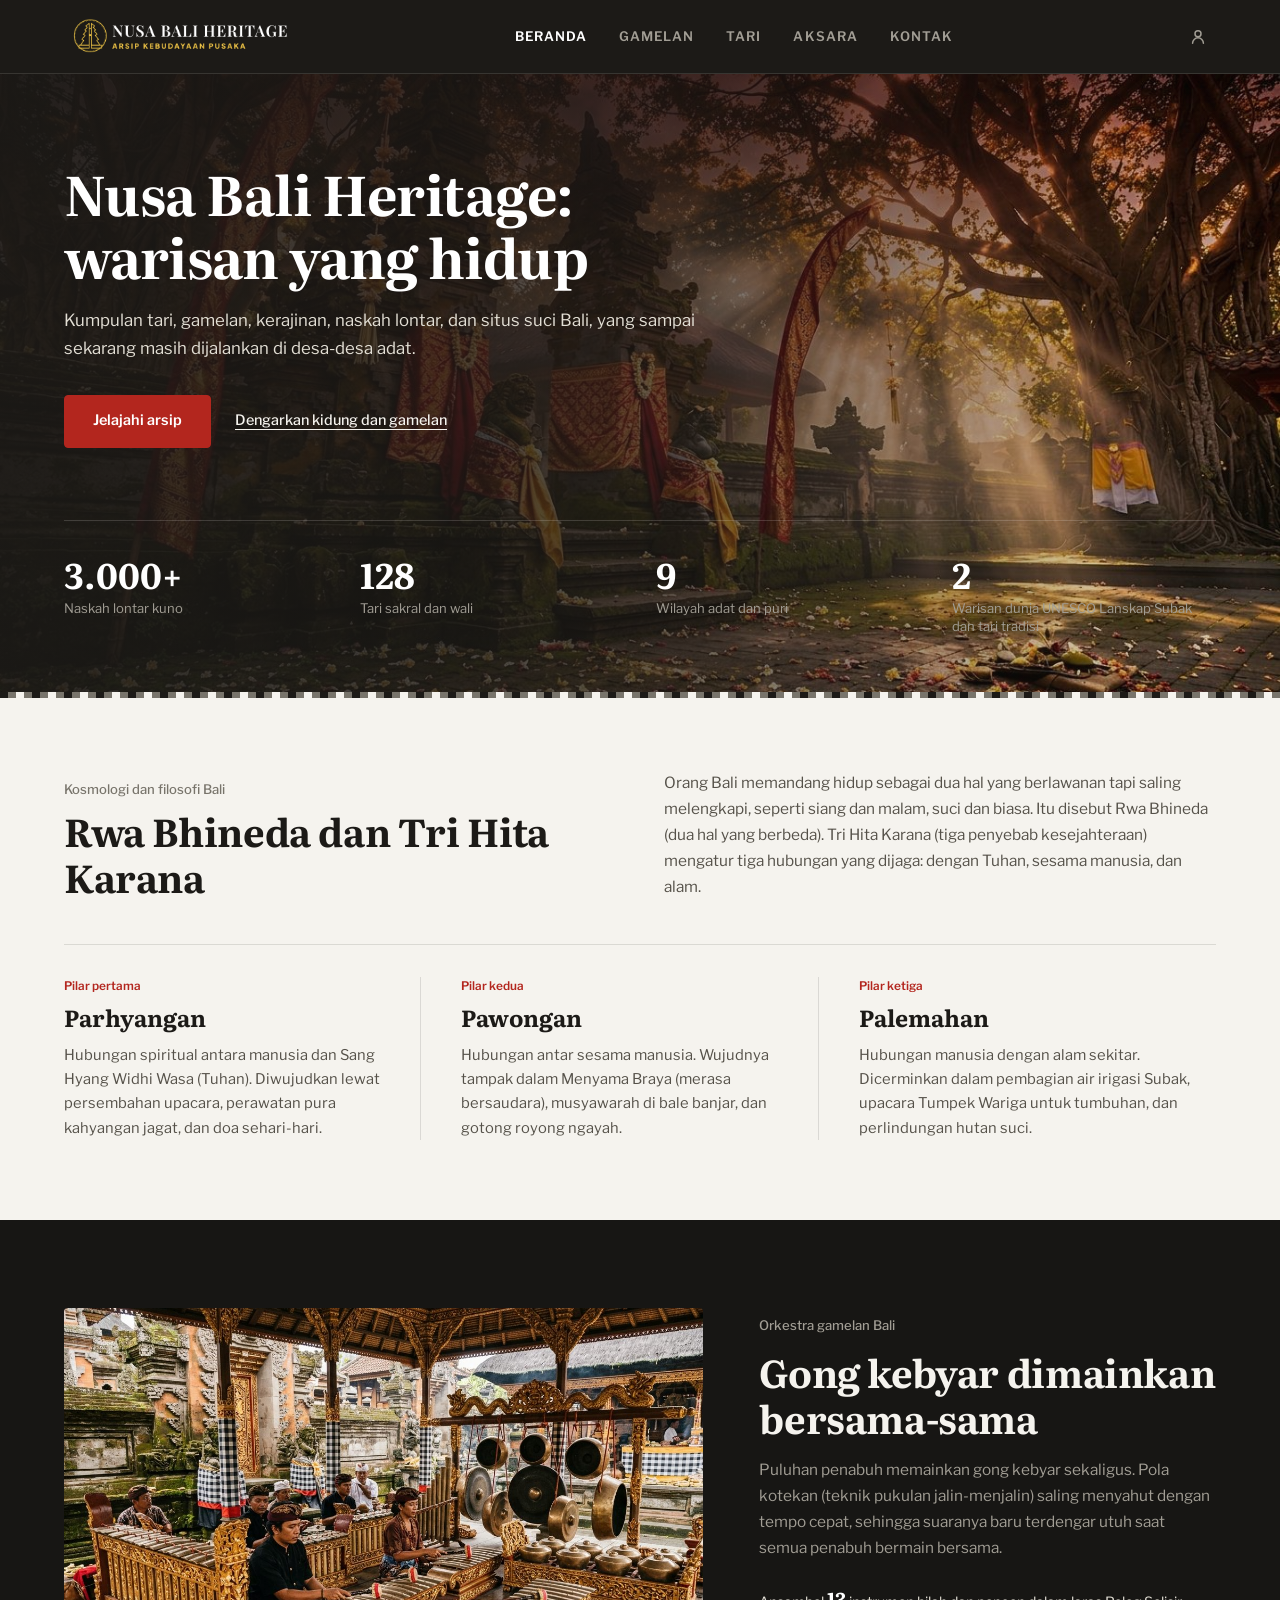
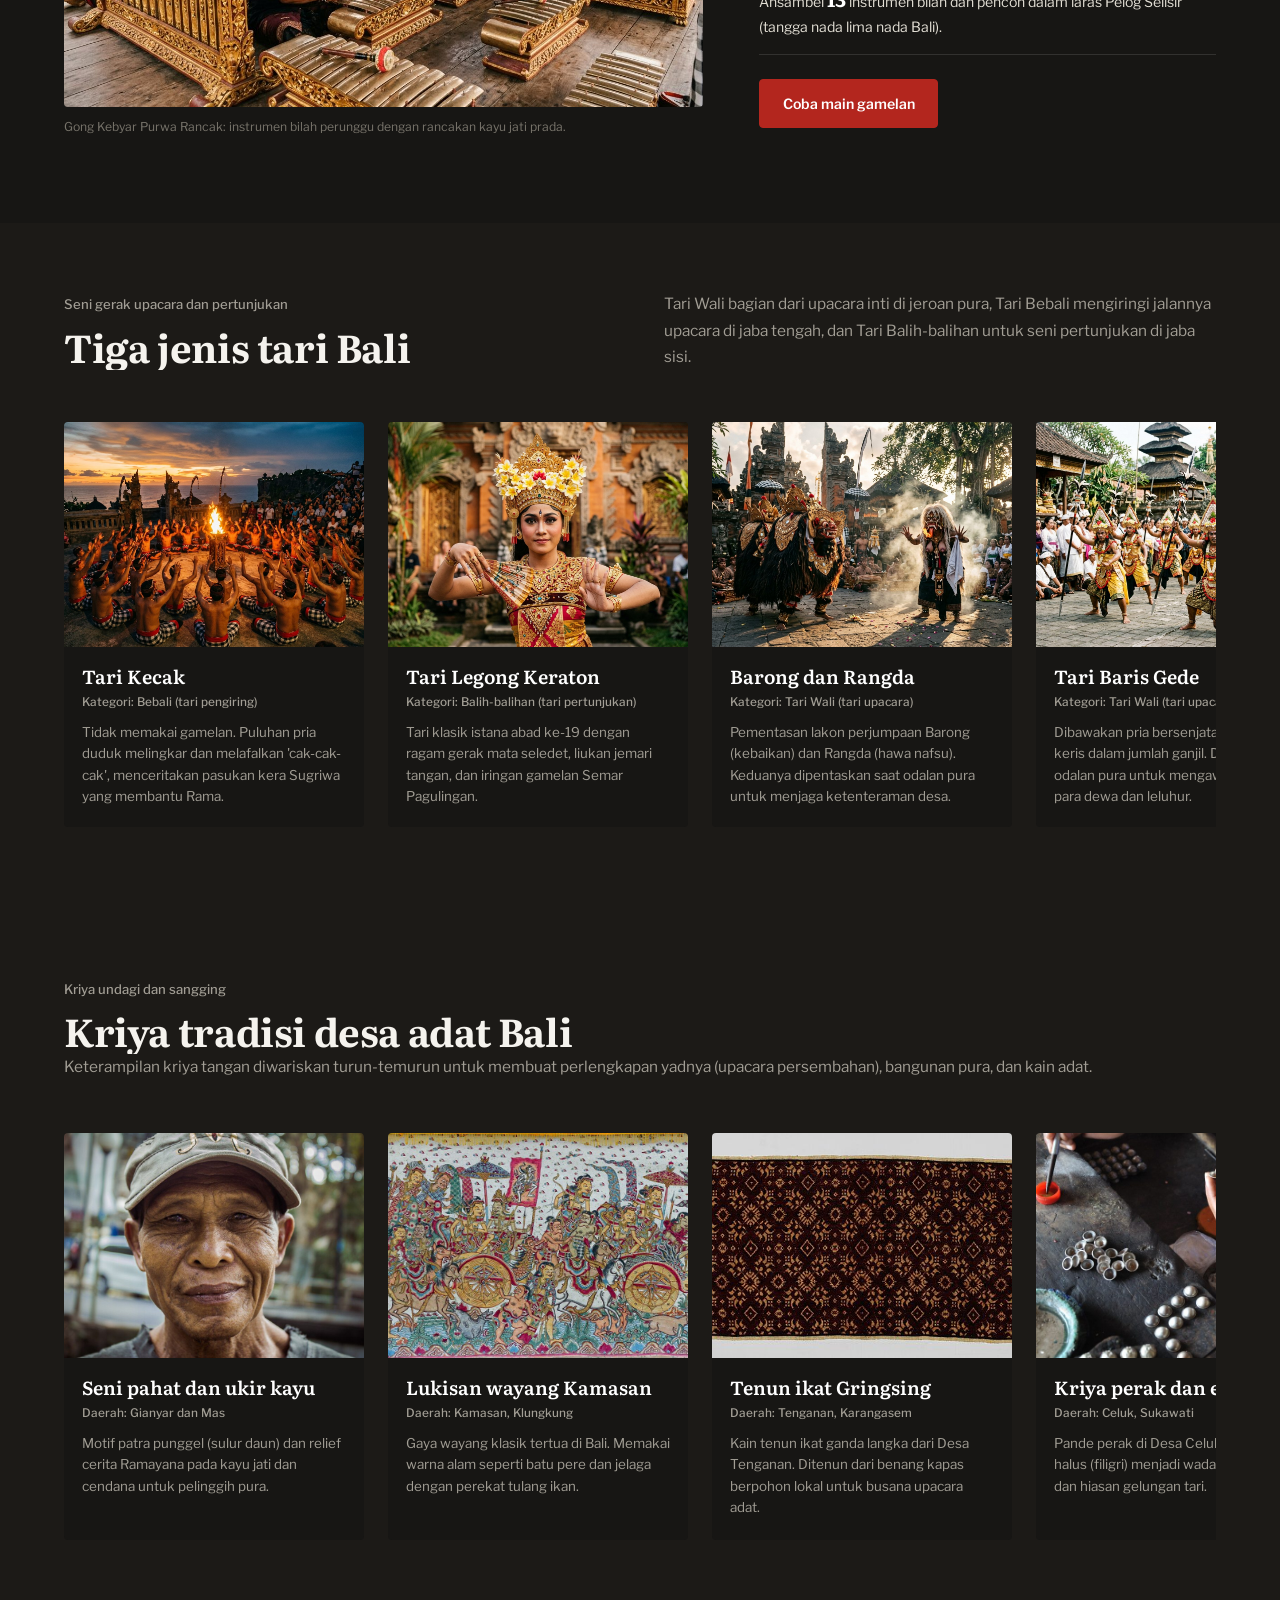
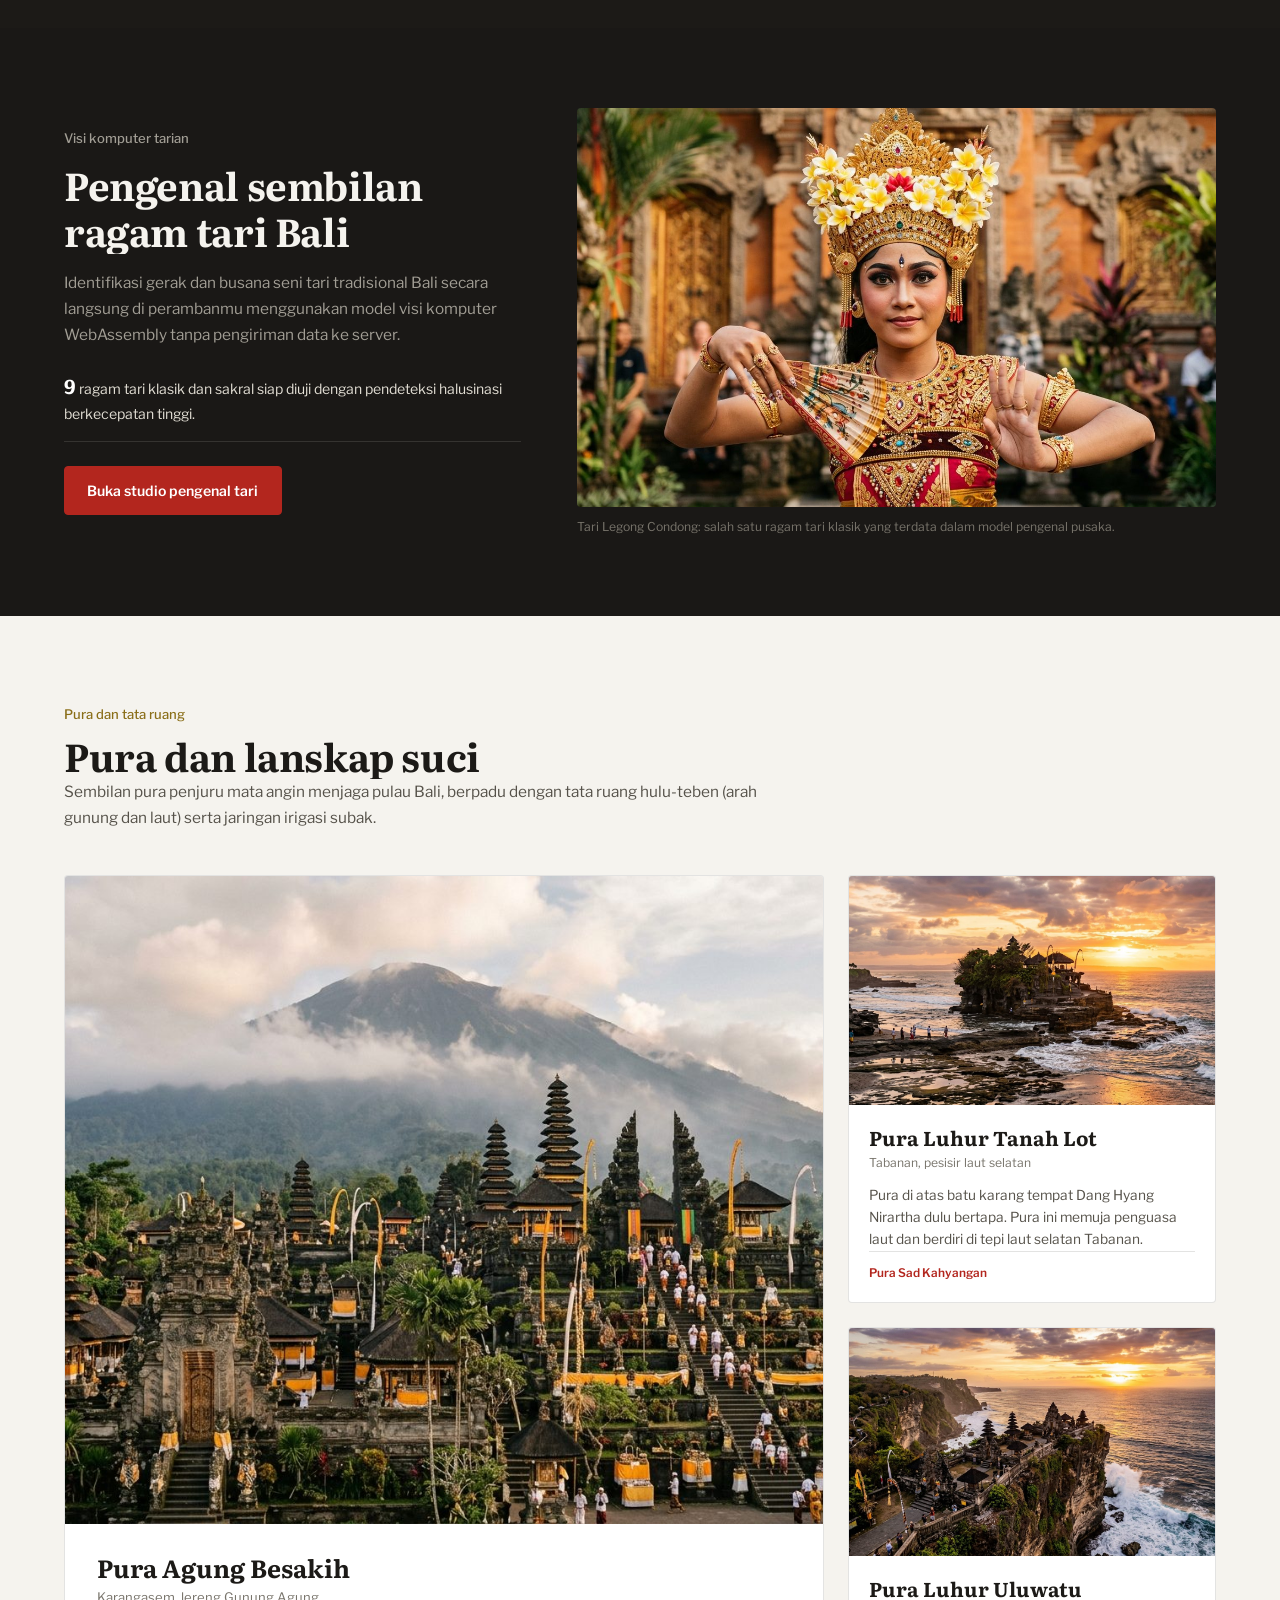
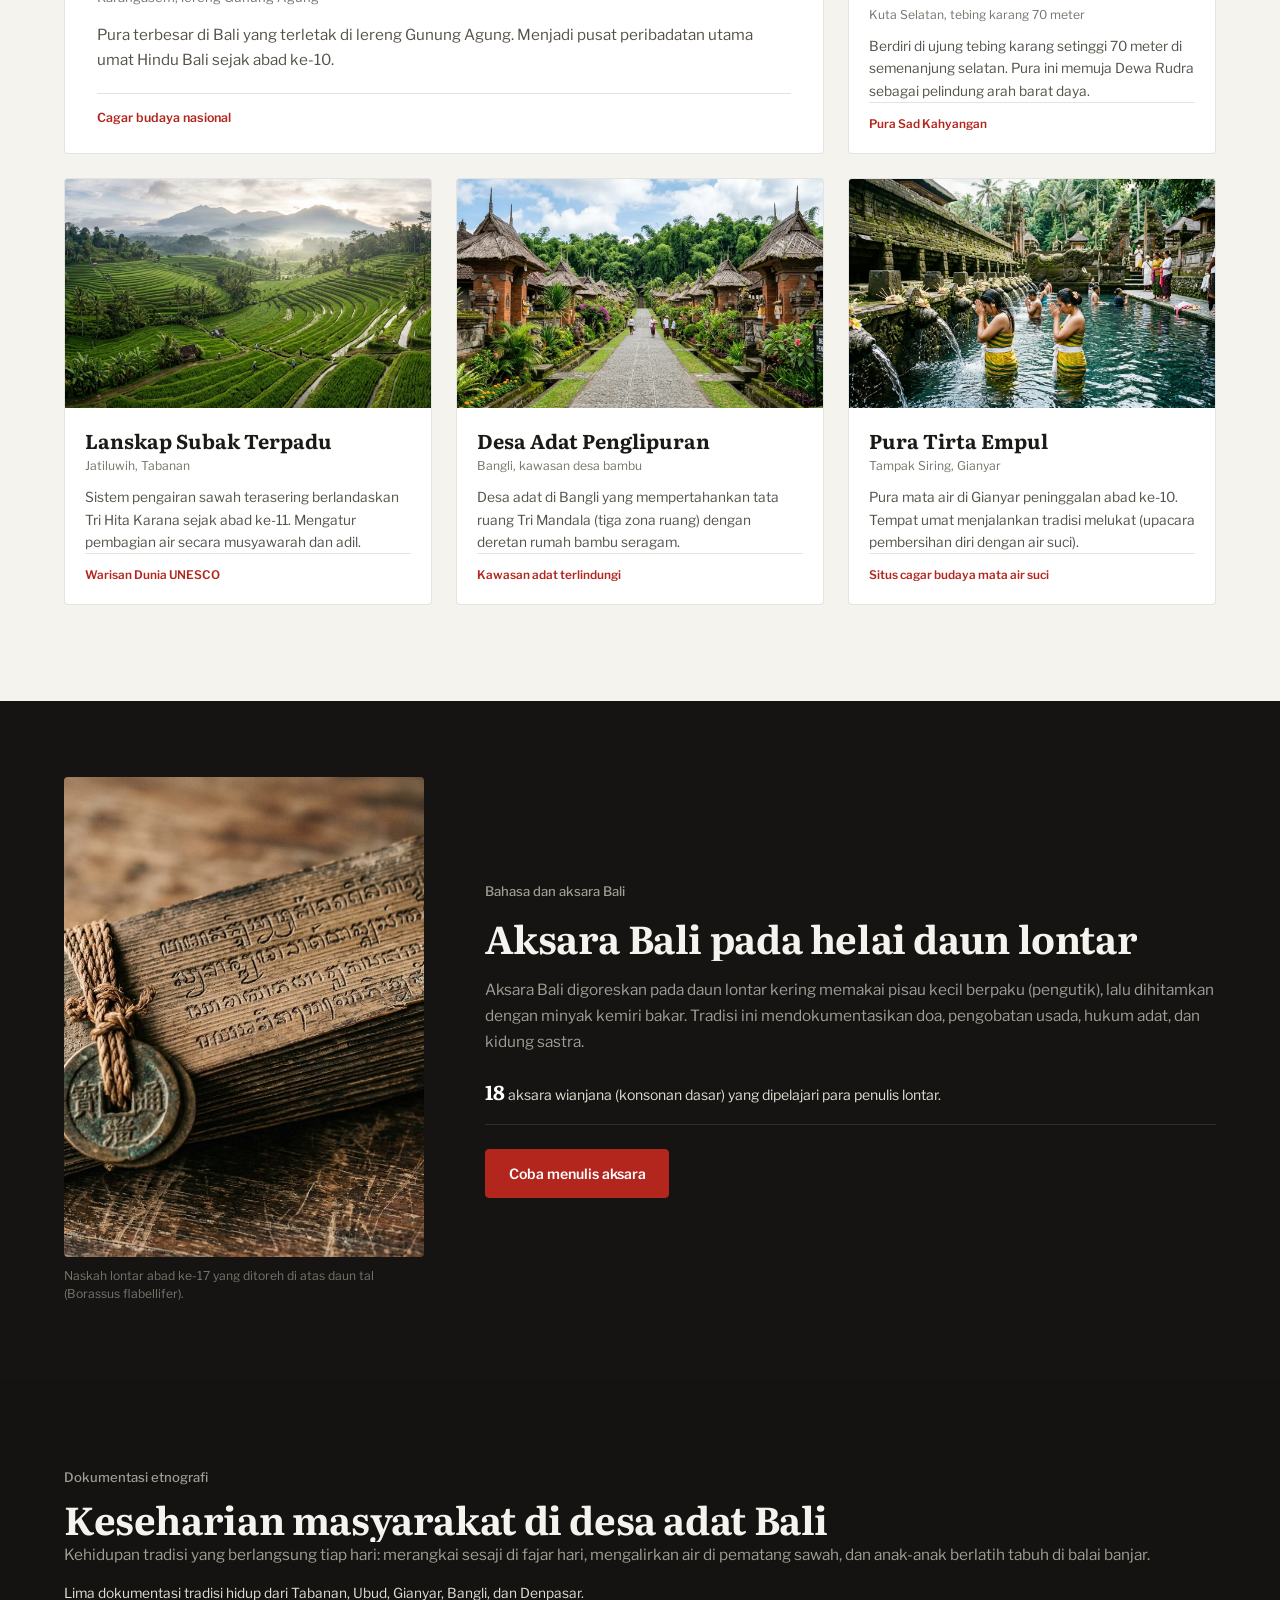
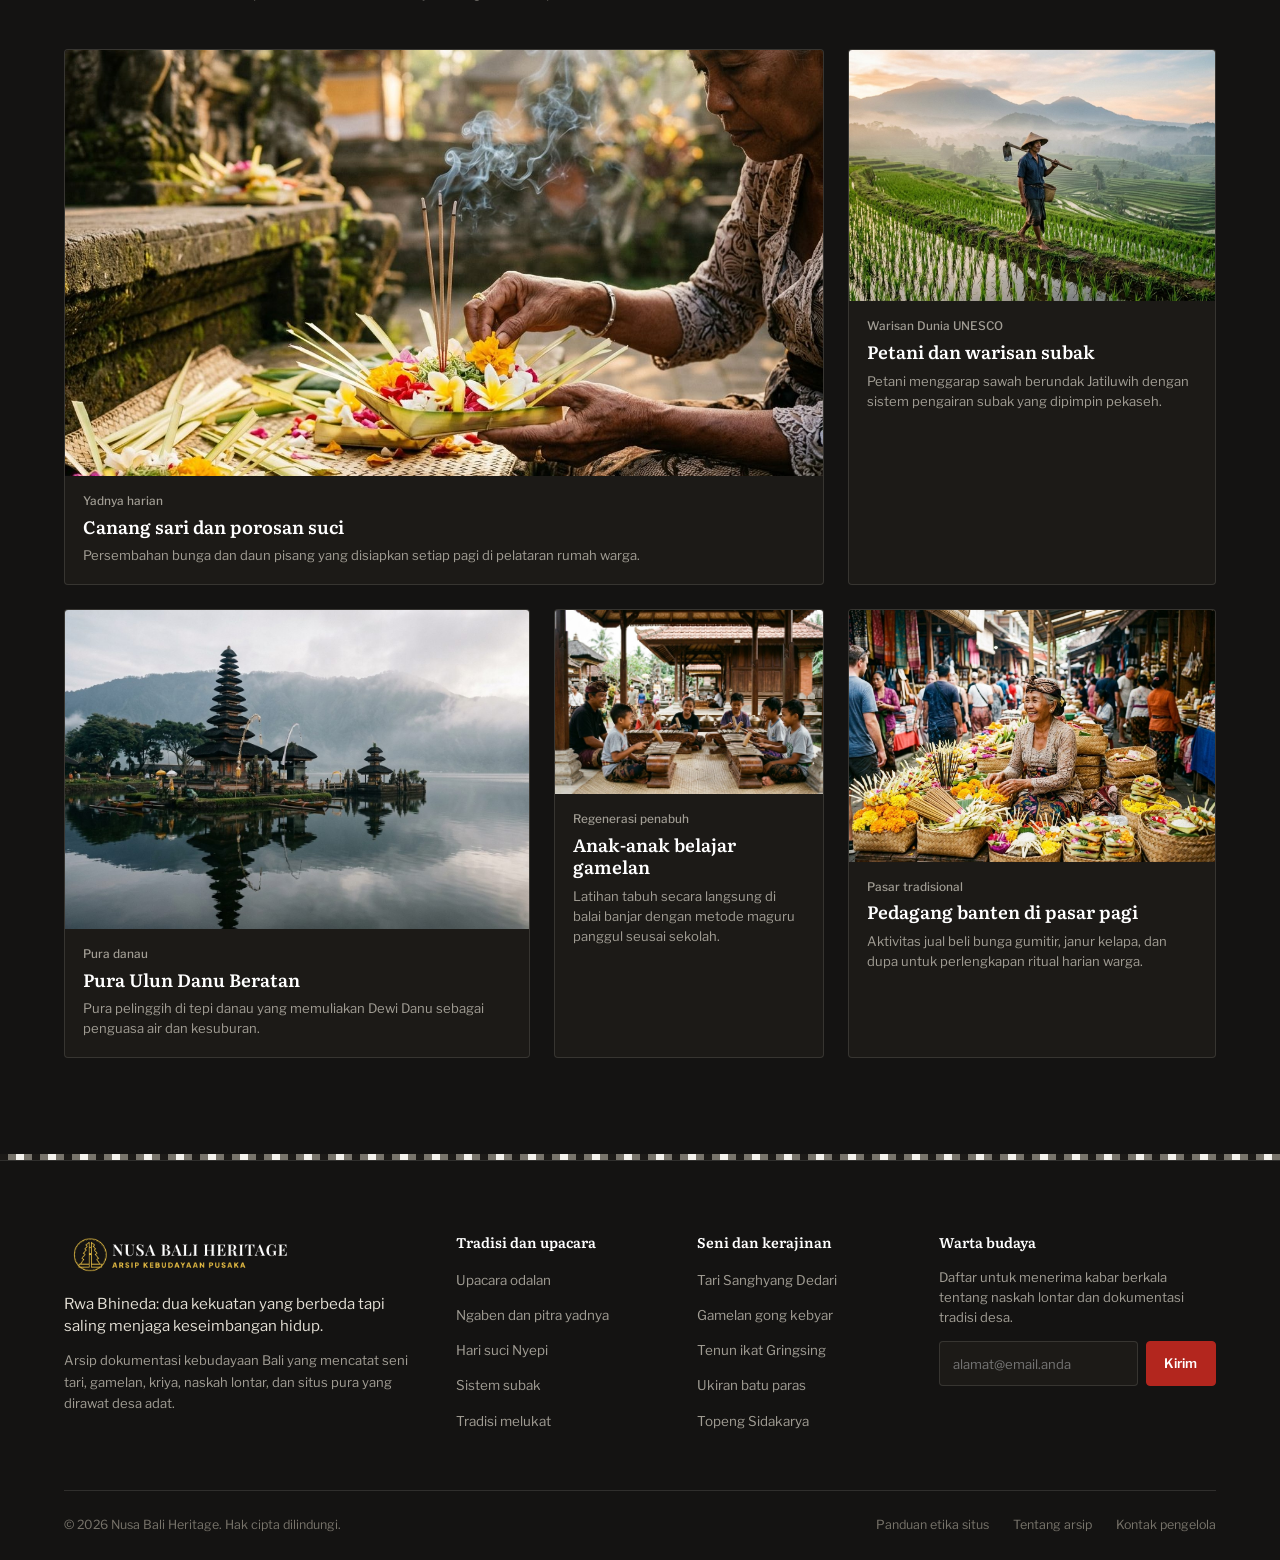
==== commit f1cc13da: "optimize images and strip comments" ====
--- a/index.html
+++ b/index.html
@@ -38,12 +38,10 @@
 
 <body>
 
-  <!-- Layar Pembuka Budaya (Splash Screen) -->
   <div class="splash-screen" id="splashScreen" role="dialog" aria-modal="true" aria-label="Layar Pembuka Nusa Bali Heritage">
-    <!-- Latar Arang Artistik -->
+    
     <div class="splash-screen__backdrop" aria-hidden="true"></div>
 
-    <!-- Ornamen Sudut Arsitektur Ukir Bali (Angkul-Angkul) -->
     <div class="splash-screen__corners" aria-hidden="true">
       <svg class="splash-screen__corner splash-screen__corner--tl" viewBox="0 0 80 80" fill="none">
         <g class="splash-screen__corner-inner">
@@ -83,11 +81,10 @@
       </svg>
     </div>
 
-    <!-- Konten Inti Splash Screen -->
     <div class="splash-screen__content">
-      <!-- Lambang Pusaka & Halo Mandala Terpusat -->
+      
       <div class="splash-screen__logo-container" id="splashLogo">
-        <!-- Halo Ornamen Mandala Patra Sari (8 Penjuru Asta Dala) -->
+        
         <div class="splash-screen__ornament" aria-hidden="true">
           <svg class="splash-screen__mandala" viewBox="0 0 200 200" fill="none">
             <circle cx="100" cy="100" r="92" stroke="#C9A227" stroke-width="1" stroke-opacity="0.35" stroke-dasharray="3 4"/>
@@ -110,7 +107,6 @@
           </svg>
         </div>
 
-        <!-- Lambang Pusaka Nusa Bali Heritage (Candi Bentar Emas) -->
         <div class="splash-screen__logo-frame">
           <svg class="splash-screen__emblem-svg" viewBox="0 0 100 100" fill="none" xmlns="http://www.w3.org/2000/svg" aria-label="Lambang Nusa Bali Heritage">
             <circle cx="50" cy="50" r="46" stroke="#ECC246" stroke-width="2.2"/>
@@ -125,7 +121,6 @@
         </div>
       </div>
 
-      <!-- Nama Website & Tagline Budaya -->
       <div class="splash-screen__header">
         <h1 class="splash-screen__title">NUSA BALI HERITAGE</h1>
         <div class="splash-screen__divider" aria-hidden="true">
@@ -136,7 +131,6 @@
         <p class="splash-screen__tagline">Discover the Soul of Bali</p>
       </div>
 
-      <!-- Indikator Loading Garis Emas Halus -->
       <div class="splash-screen__progress" aria-hidden="true">
         <div class="splash-screen__progress-track">
           <div class="splash-screen__progress-bar" id="splashProgressBar"></div>
@@ -145,8 +139,7 @@
     </div>
   </div>
 
-
-  <!-- Header -->
+  
   <header class="site-header" id="siteHeader">
     <div class="container">
       <a href="#beranda" class="brand">
@@ -178,7 +171,6 @@
       </div>
     </div>
 
-    <!-- mobile nav panel -->
     <nav class="mobile-nav" id="mobileNav" aria-label="Navigasi mobile" hidden>
       <a href="#beranda">Beranda</a>
       <a href="gamelan.html">Gamelan</a>
@@ -190,7 +182,6 @@
 
   <main>
 
-    <!-- Hero -->
     <section class="hero" id="beranda">
       <div class="hero__bg media-frame">
         <img src="assets/images/hero/pura-bali-landing.jpg" alt="Pura Bali Suasana Pagi" role="presentation"
@@ -236,10 +227,8 @@
       </div>
     </section>
 
-    <!-- Pembatas Kain Poleng (1) -->
     <div class="poleng-divider" aria-hidden="true"></div>
 
-    <!-- Filosofi -->
     <section class="section section--light" id="filosofi">
       <div class="container">
         <div class="section-head section-head--split">
@@ -272,7 +261,6 @@
       </div>
     </section>
 
-    <!-- Gamelan -->
     <section class="section teaser-section teaser-section--gamelan" id="gamelan">
       <div class="container teaser-grid teaser-grid--gamelan">
         <div class="teaser-media-wrap">
@@ -293,7 +281,6 @@
       </div>
     </section>
 
-    <!-- Tarian -->
     <section class="section" id="tarian">
       <div class="container">
         <div class="section-head section-head--split">
@@ -388,7 +375,6 @@
       </div>
     </section>
 
-    <!-- Kerajinan -->
     <section class="section" id="kerajinan">
       <div class="container">
         <div class="section-head">
@@ -507,7 +493,6 @@
       </div>
     </section>
 
-    <!-- Pengenal Tari -->
     <section class="section teaser-section teaser-section--peta" id="peta-teaser">
       <div class="container teaser-grid teaser-grid--peta">
         <div class="teaser-content">
@@ -528,7 +513,6 @@
       </div>
     </section>
 
-    <!-- Situs budaya -->
     <section class="section section--situs" id="situs-budaya">
       <div class="container">
         <div class="section-head">
@@ -616,7 +600,6 @@
       </div>
     </section>
 
-    <!-- Aksara -->
     <section class="section teaser-section teaser-section--aksara" id="aksara-teaser">
       <div class="container teaser-grid teaser-grid--aksara">
         <div class="teaser-media-wrap teaser-media-wrap--portrait">
@@ -637,7 +620,6 @@
       </div>
     </section>
 
-    <!-- Gallery -->
     <section class="section section--gallery" id="galeri">
       <div class="container">
         <div class="section-head gallery-header-wrap">
@@ -716,7 +698,6 @@
       </div>
     </section>
 
-    <!-- Gallery modal -->
     <div class="gallery-modal" id="galleryModal" aria-hidden="true" role="dialog" aria-modal="true"
       aria-labelledby="galleryModalTitle" hidden>
       <div class="gallery-modal__backdrop" id="galleryModalBackdrop"></div>
@@ -761,10 +742,8 @@
 
   </main>
 
-  <!-- Pembatas Kain Poleng (2) -->
   <div class="poleng-divider" aria-hidden="true"></div>
 
-  <!-- Footer -->
   <footer class="site-footer" id="kontak">
     <div class="container">
       <div class="footer-top">
@@ -821,7 +800,6 @@
     </div>
   </footer>
 
-  <!-- Detail modal -->
   <div class="detail-modal" id="detailModal" hidden>
     <div class="detail-modal__backdrop" data-close></div>
     <div class="detail-modal__panel" role="dialog" aria-modal="true" aria-labelledby="detailModalTitle">
--- a/assets/css/fonts.css
+++ b/assets/css/fonts.css
@@ -1,5 +1,3 @@
-/* Nusa Bali Heritage: Tipografi Resmi
-   Pasangan font: Literata (600, 700) untuk judul dan Libre Franklin (400, 500, 600) untuk teks isi.
-   Hanya memuat bobot yang dipakai secara efisien. */
+
 
 @import url('https://fonts.googleapis.com/css2?family=Libre+Franklin:wght@400;500;600&family=Literata:wght@600;700&display=swap');
--- a/assets/css/styles.css
+++ b/assets/css/styles.css
@@ -1,10 +1,4 @@
-/* Nusa Bali Heritage: Stylesheet Resmi
-   Desain kuratorial humanis berbasis tradisi arsitektur dan budaya Bali:
-   - Tipografi: Literata (heading) + Libre Franklin (body)
-   - Palet: Gelap #1C1A17, Terang #F5F3EE, Aksi Merah #B3261E, Aksen Emas #C9A227 (<3%)
-   - Border-radius tunggal konsisten: 4px
-   - Ornamen pembatas: Kain poleng murni CSS (6px) di 2 titik strategis
-   - Nol gradient tombol/teks, nol glow, nol efek kaca blur */
+
 
 :root {
   --c-dark: #1C1A17;
@@ -21,7 +15,6 @@
   --ff-heading: 'Literata', Georgia, 'Times New Roman', serif;
   --ff-body: 'Libre Franklin', -apple-system, BlinkMacSystemFont, 'Segoe UI', Roboto, sans-serif;
 
-  /* Aliases untuk kompatibilitas script */
   --ff-display: var(--ff-heading);
   --ff-serif: var(--ff-heading);
   --ff-sans: var(--ff-body);
@@ -31,7 +24,6 @@
   --ease-out-smooth: cubic-bezier(0.22, 1, 0.36, 1);
 }
 
-/* Reset & Global */
 *,
 *::before,
 *::after {
@@ -106,7 +98,6 @@
   margin: 0;
 }
 
-/* Aksesibilitas: Indikator fokus terlihat */
 :focus-visible {
   outline: 2px solid var(--c-gold);
   outline-offset: 3px;
@@ -119,7 +110,6 @@
   padding-inline: 1.5rem;
 }
 
-/* Ornamen Tradisi: Strip Kain Poleng murni CSS (6px) */
 .poleng-divider {
   display: block;
   width: 100%;
@@ -139,7 +129,6 @@
   margin: 0;
 }
 
-/* Media Frame */
 .media-frame {
   position: relative;
   background: #252320;
@@ -153,7 +142,6 @@
   object-fit: cover;
 }
 
-/* Tombol Standar */
 .btn {
   display: inline-flex;
   align-items: center;
@@ -193,7 +181,6 @@
   color: #FFFFFF;
 }
 
-/* Header & Navigasi */
 .site-header {
   position: sticky;
   top: 0;
@@ -229,7 +216,6 @@
   object-fit: contain;
 }
 
-/* Menu navigasi: satu-satunya area yang memakai uppercase dan tracking lebar */
 .nav-links {
   display: flex;
   align-items: center;
@@ -330,7 +316,6 @@
   border: 0;
 }
 
-/* Hero */
 .hero {
   position: relative;
   overflow: hidden;
@@ -350,7 +335,6 @@
   object-position: center 38%;
 }
 
-/* Overlay satu gradasi tipis di sisi teks untuk kontras terbaca */
 .hero__bg::after {
   content: '';
   position: absolute;
@@ -441,7 +425,6 @@
   text-decoration-thickness: 2px;
 }
 
-/* Stats: Satu baris tenang di bawah hero tanpa kartu, tanpa ikon */
 .stats-bar {
   display: grid;
   grid-template-columns: repeat(4, 1fr);
@@ -472,7 +455,6 @@
   color: var(--c-muted-dark);
 }
 
-/* Section Shared */
 .section {
   padding: 5rem 0;
 }
@@ -488,7 +470,6 @@
   align-items: end;
 }
 
-/* Eyebrow: huruf biasa (sentence case) tanpa tracking lebar */
 .eyebrow {
   font-size: 0.82rem;
   font-weight: 500;
@@ -510,7 +491,6 @@
   color: var(--c-muted-dark);
 }
 
-/* Section Terang (Filosofi & Situs) */
 .section--light {
   background: var(--c-cream);
   color: var(--c-dark);
@@ -529,7 +509,6 @@
   color: #555149;
 }
 
-/* Tiga Pilar Tri Hita Karana: 3 kolom dipisah garis tipis vertikal */
 .pillars-grid {
   display: grid;
   grid-template-columns: repeat(3, 1fr);
@@ -571,7 +550,6 @@
   color: #555149;
 }
 
-/* Tiga Teaser: Komposisi Berbeda */
 .teaser-section--gamelan {
   background: #171614;
   padding: 5.5rem 0;
@@ -593,17 +571,14 @@
   align-items: center;
 }
 
-/* Gamelan: 7 kolom foto kiri, 5 kolom teks kanan */
 .teaser-grid--gamelan {
   grid-template-columns: 7fr 5fr;
 }
 
-/* Peta: 5 kolom teks kiri, 7 kolom foto kanan */
 .teaser-grid--peta {
   grid-template-columns: 5fr 7fr;
 }
 
-/* Aksara: 4 kolom foto potret sempit kiri, 8 kolom teks lebar kanan */
 .teaser-grid--aksara {
   grid-template-columns: 4fr 8fr;
 }
@@ -663,7 +638,6 @@
   color: #FFFFFF;
 }
 
-/* Tarian & Kerajinan: Marquee Datar Tanpa Border */
 #tarian {
   padding: 4.25rem 0 4.75rem;
 }
@@ -751,7 +725,6 @@
   color: var(--c-muted-dark);
 }
 
-/* Situs Budaya: Grid Asimetris 12 Kolom (Besakih Lebih Besar) */
 .section--situs {
   background: var(--c-cream);
   color: var(--c-dark);
@@ -885,7 +858,6 @@
   font-size: 0.78rem;
 }
 
-/* Galeri Etnografi: 1 Foto Besar + 4 Lebih Kecil Ukuran Tidak Seragam */
 .section--gallery {
   padding: 5.5rem 0 6rem;
   background: #141312;
@@ -925,7 +897,6 @@
   outline-offset: 2px;
 }
 
-/* Susunan asimetris: 8+4 / 5+3+4 (tidak ada 3 kartu kembar berjejer) */
 .gallery-etno-card--card1 {
   grid-column: span 8;
 }
@@ -989,7 +960,6 @@
   margin-top: 0.45rem;
 }
 
-/* Modals (Gallery & Detail) */
 .gallery-modal,
 .detail-modal {
   position: fixed;
@@ -1158,7 +1128,6 @@
   border-color: #FFFFFF;
 }
 
-/* Detail Modal */
 .detail-modal__panel {
   max-width: 540px;
   padding: 1.5rem;
@@ -1213,7 +1182,6 @@
   color: var(--c-sand);
 }
 
-/* Footer */
 .site-footer {
   background: #141312;
   padding: 4.5rem 0 0;
@@ -1346,7 +1314,6 @@
   color: #FFFFFF;
 }
 
-/* Dukungan sistem animasi scroll (animate.js) */
 .heading-line-mask {
   display: inline-block;
   overflow: hidden;
@@ -1381,7 +1348,6 @@
   transform: none;
 }
 
-/* Responsif: Layar Tablet (maksimal 960px) */
 @media (max-width: 960px) {
   .nav-links {
     display: none;
@@ -1516,7 +1482,6 @@
   }
 }
 
-/* Responsif: Layar Mobile (maksimal 640px) */
 @media (max-width: 640px) {
   .section {
     padding: 3.5rem 0;
@@ -1617,7 +1582,6 @@
   }
 }
 
-/* Responsif: Layar Sangat Sempit (maksimal 380px) */
 @media (max-width: 380px) {
   .container {
     padding-inline: 1rem;
@@ -1637,7 +1601,6 @@
   }
 }
 
-/* Aksesibilitas: Menghormati prefers-reduced-motion secara murni */
 @media (prefers-reduced-motion: reduce) {
   html {
     scroll-behavior: auto;
--- a/assets/css/splash.css
+++ b/assets/css/splash.css
@@ -1,25 +1,15 @@
-/* ==========================================================================
-   NUSA BALI HERITAGE — ANIMATED SPLASH SCREEN STYLES
-   Visual Identity:
-   - Charcoal Black: #1A1A1A
-   - Cream: #F2F0EA
-   - Bali Red Accent: #B3261E
-   - Bali Gold Detail: #C9A227 / #ECC246
-   ========================================================================== */
-
-/* 1. Instant suppression when already visited in this session */
+
+
 html.splash-screen--disabled .splash-screen,
 html.splash-screen--disabled #splashScreen {
   display: none !important;
 }
 
-/* 2. Body scroll prevention during splash */
 body.splash-active {
   overflow: hidden !important;
   touch-action: none !important;
 }
 
-/* 3. Root Splash Overlay */
 .splash-screen {
   position: fixed;
   top: 0;
@@ -43,11 +33,10 @@
   visibility: visible;
   transition: opacity 0.55s cubic-bezier(0.4, 0, 0.2, 1),
               visibility 0.55s cubic-bezier(0.4, 0, 0.2, 1);
-  /* Pure CSS emergency fallback dismissal (3.4s) ensuring site is never blocked if JS fails */
+  
   animation: splashFadeOutFallback 0.55s cubic-bezier(0.4, 0, 0.2, 1) 3.4s forwards;
 }
 
-/* Dismissing & Hidden Classes */
 .splash-screen.splash-screen--hiding {
   opacity: 0 !important;
   pointer-events: none !important;
@@ -59,7 +48,6 @@
   visibility: hidden !important;
 }
 
-/* 4. Ambient Background Layer */
 .splash-screen__backdrop {
   position: absolute;
   inset: 0;
@@ -74,7 +62,6 @@
   to { opacity: 1; }
 }
 
-/* 5. Balinese Architectural Corner Ornaments */
 .splash-screen__corners {
   position: absolute;
   inset: 28px;
@@ -127,7 +114,6 @@
   to { transform: scale(1); }
 }
 
-/* 6. Central Composition Container */
 .splash-screen__content {
   position: relative;
   z-index: 2;
@@ -140,7 +126,6 @@
   max-width: 90vw;
 }
 
-/* 7. Logo & Balinese Sacred Mandala Container */
 .splash-screen__logo-container {
   position: relative;
   width: 96px;
@@ -151,7 +136,6 @@
   justify-content: center;
 }
 
-/* Balinese Sacred Mandala Halo (Patra Sari / Asta Dala) */
 .splash-screen__ornament {
   position: absolute;
   top: 50%;
@@ -181,7 +165,6 @@
   }
 }
 
-/* Center Emblem Logo */
 .splash-screen__logo-frame {
   position: relative;
   z-index: 2;
@@ -213,7 +196,6 @@
   }
 }
 
-/* 8. Header Typography */
 .splash-screen__header {
   position: relative;
   display: flex;
@@ -247,7 +229,6 @@
   }
 }
 
-/* Delicate Balinese Ornate Divider */
 .splash-screen__divider {
   display: flex;
   align-items: center;
@@ -288,7 +269,6 @@
   }
 }
 
-/* Tagline */
 .splash-screen__tagline {
   font-family: var(--ff-sans, 'Plus Jakarta Sans', 'Inter', -apple-system, sans-serif);
   font-size: 0.88rem;
@@ -313,7 +293,6 @@
   }
 }
 
-/* 9. Smooth Gold Progress Bar */
 .splash-screen__progress {
   width: 180px;
   margin: 0 auto;
@@ -356,7 +335,6 @@
   }
 }
 
-/* 10. CSS Keyframe Fallback Dismissal (Safety Guarantee) */
 @keyframes splashFadeOutFallback {
   0% {
     opacity: 1;
@@ -375,7 +353,6 @@
   }
 }
 
-/* 11. Responsive Breakpoints */
 @media (max-width: 768px) {
   .splash-screen__corners {
     inset: 18px;
@@ -462,7 +439,6 @@
   }
 }
 
-/* 12. Reduced Motion Support */
 @media (prefers-reduced-motion: reduce) {
   .splash-screen,
   #splashScreen {
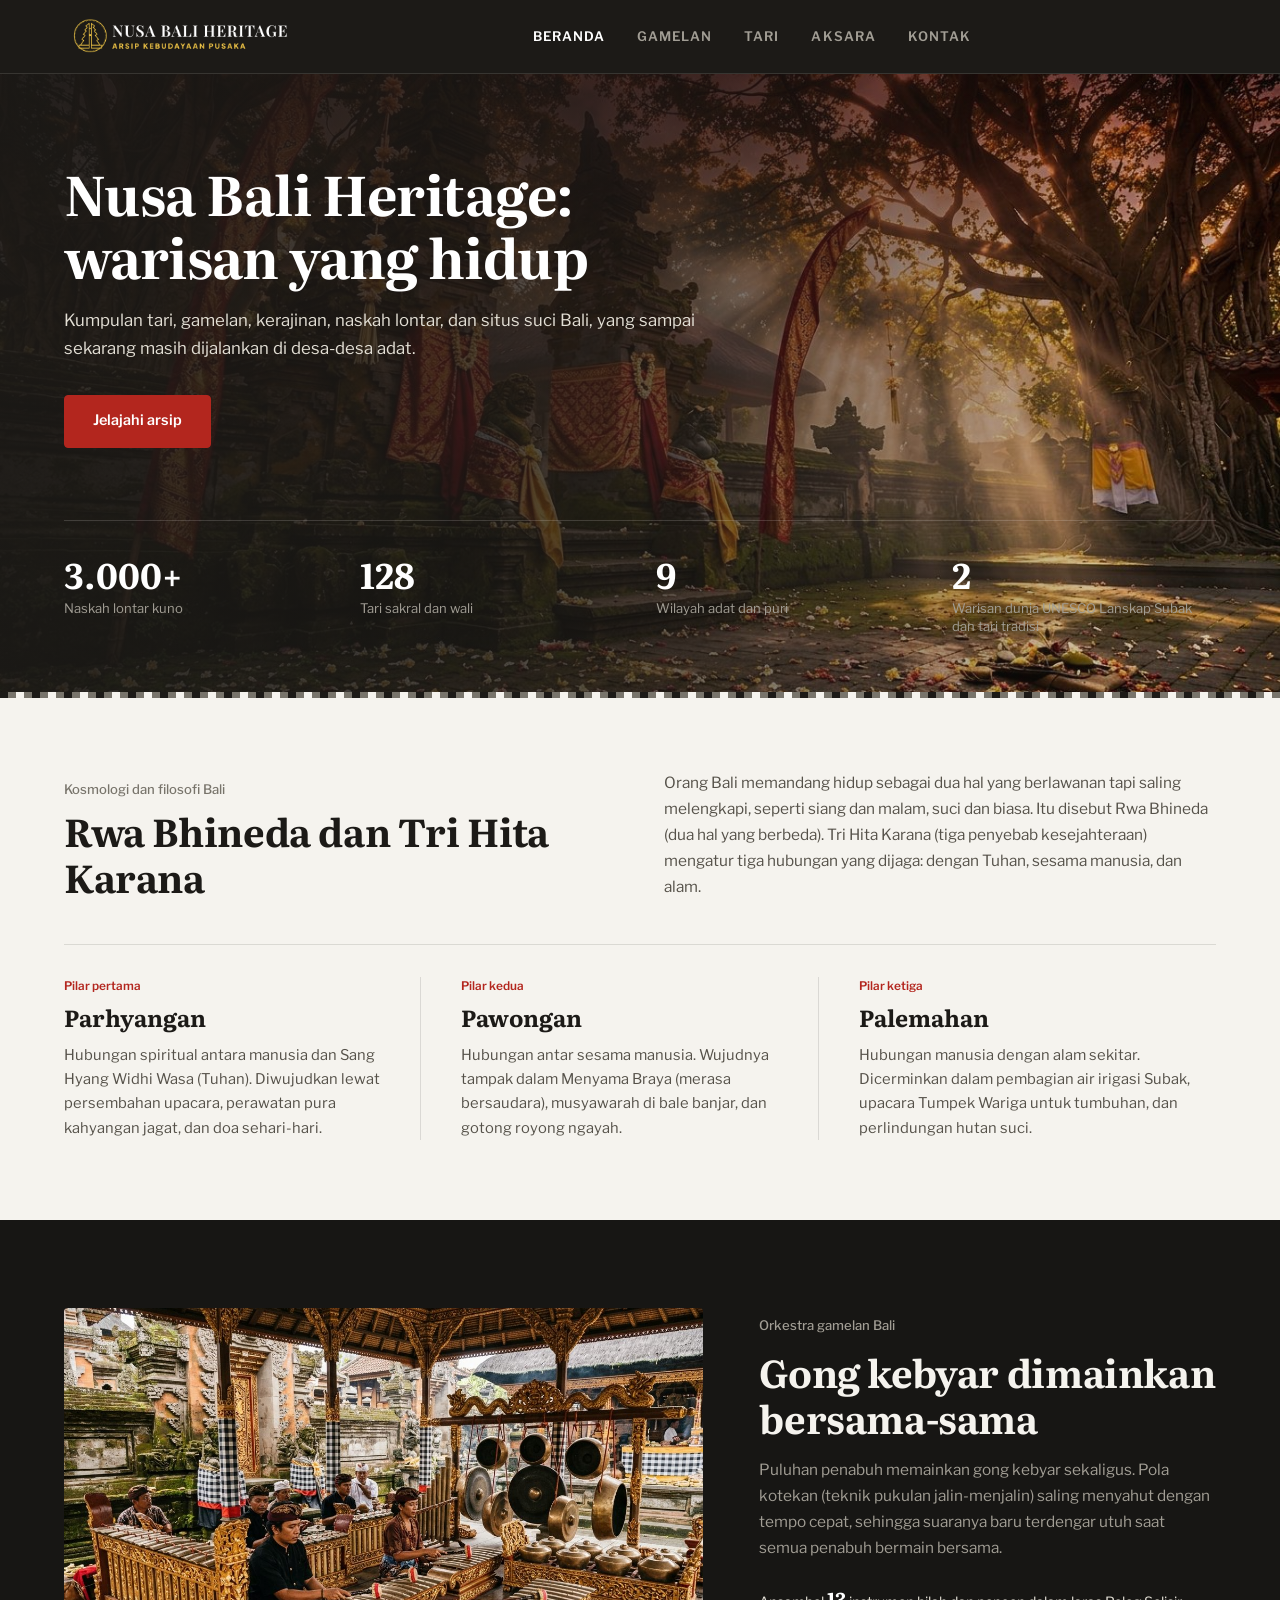
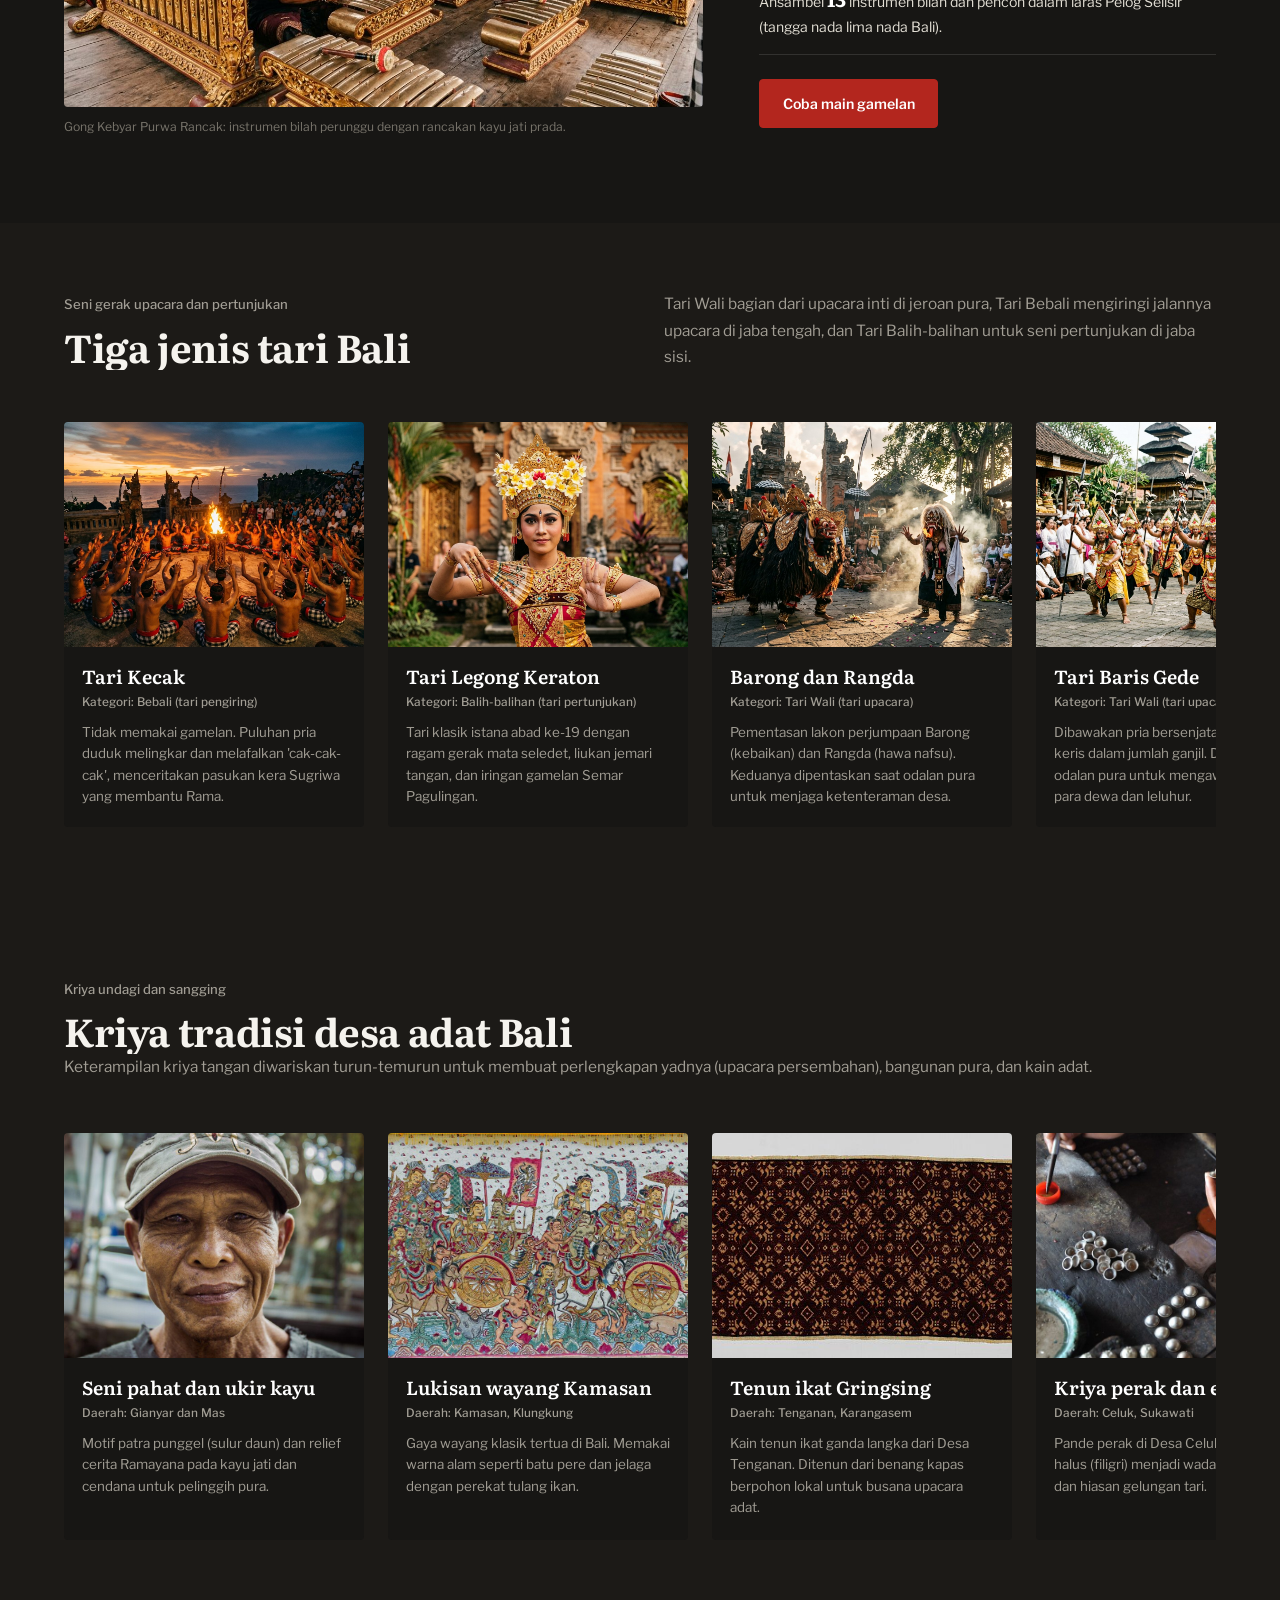
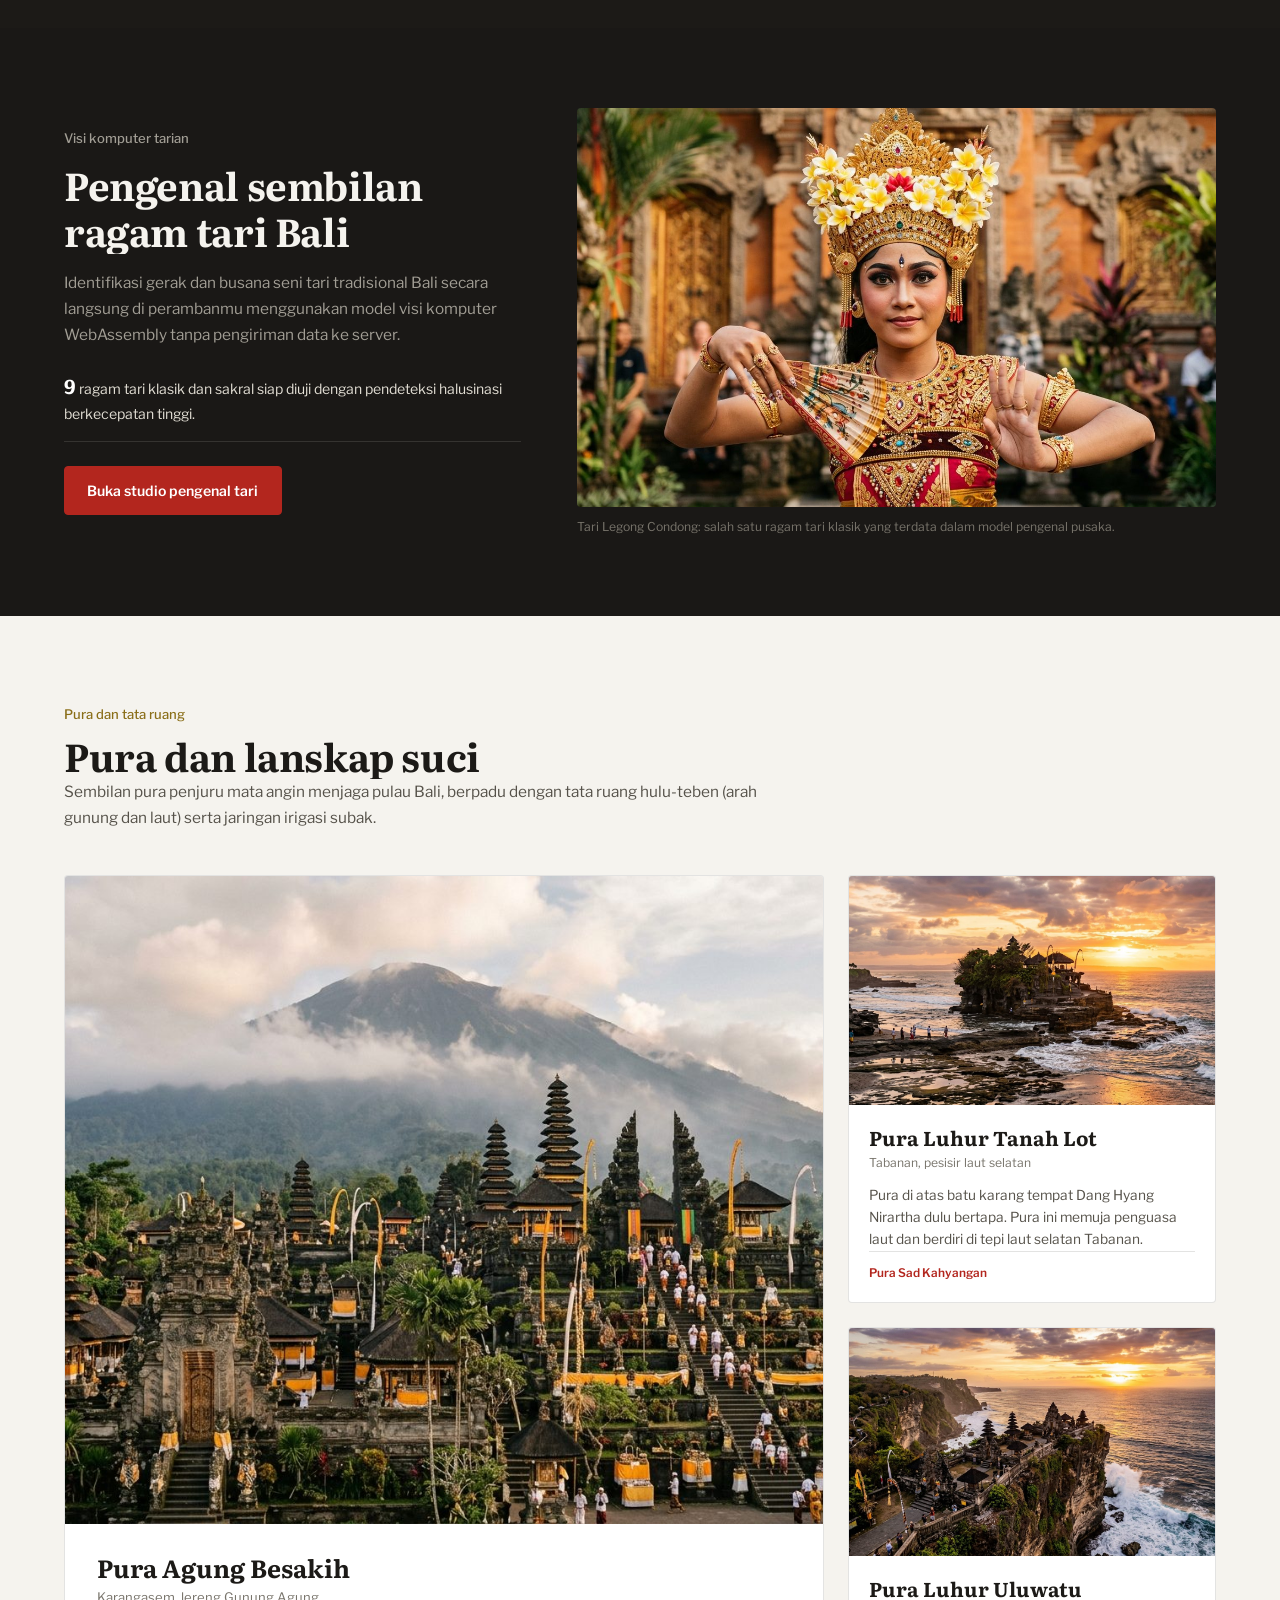
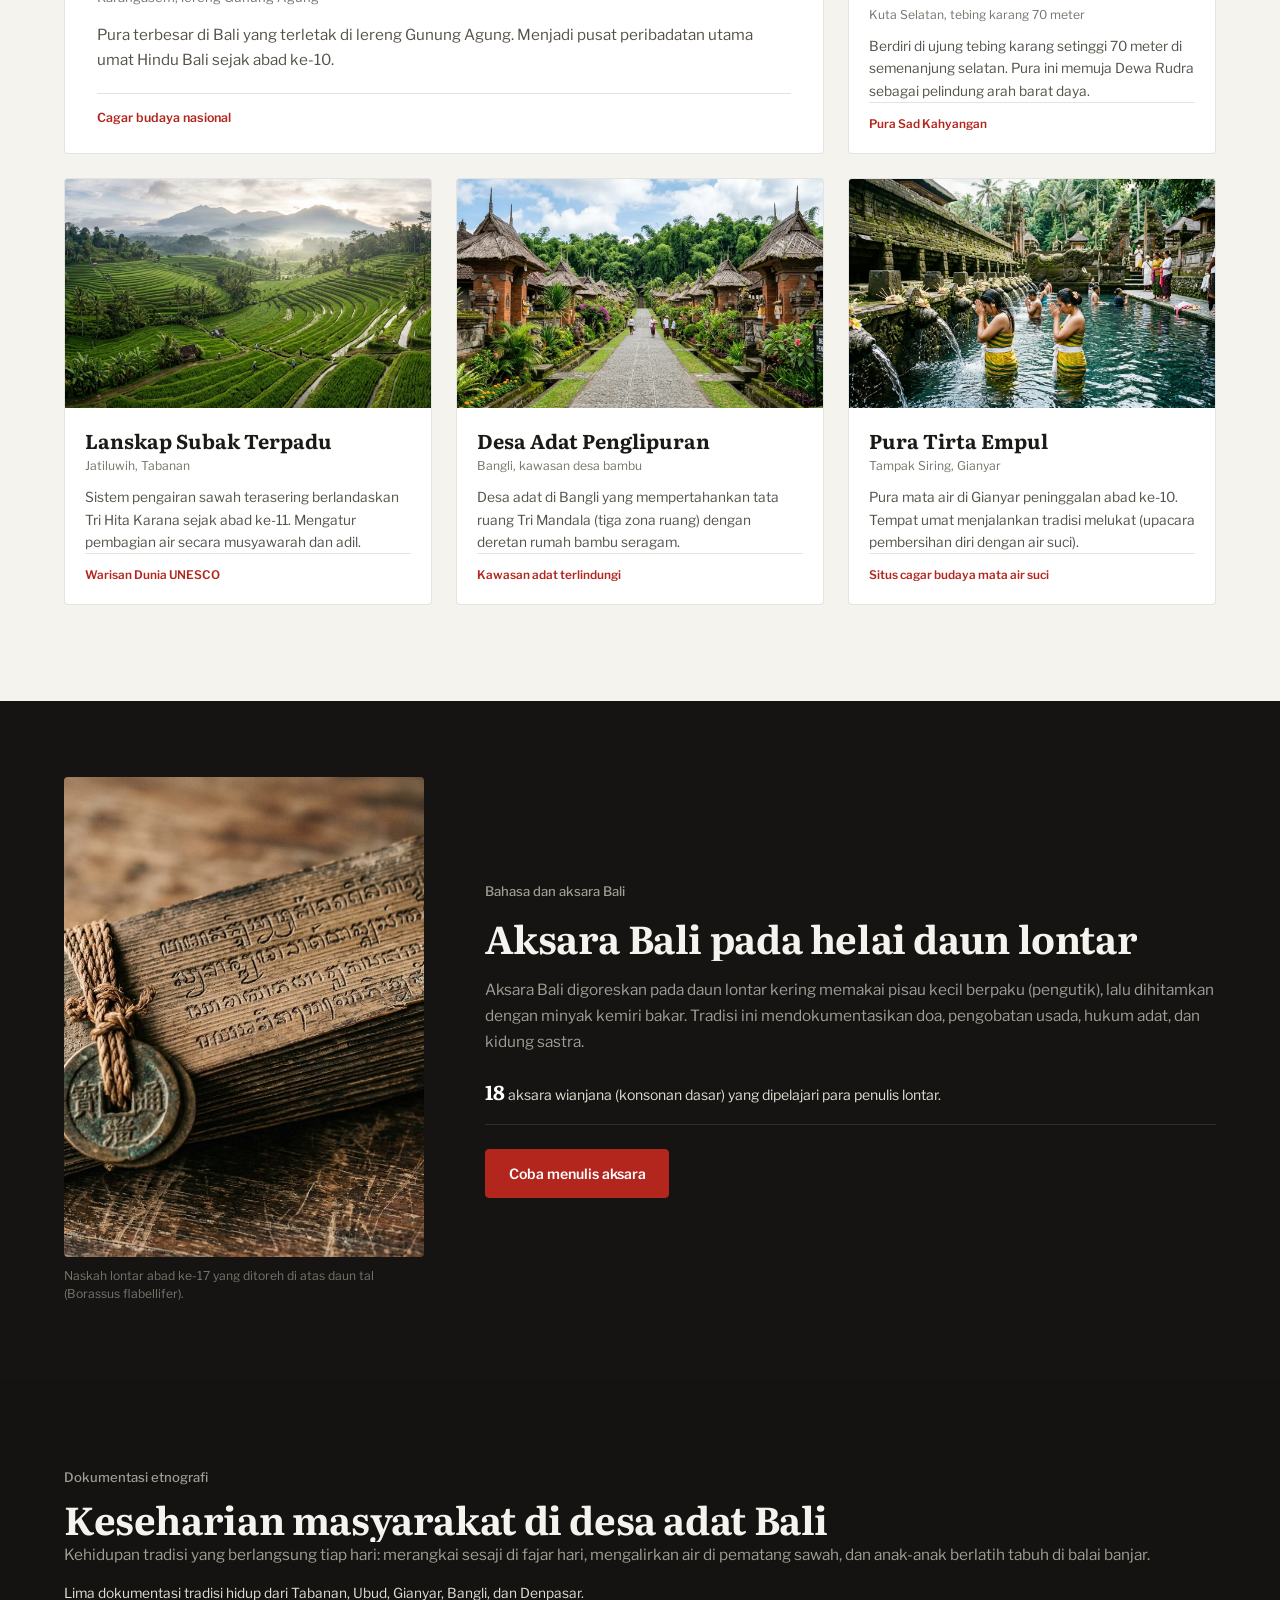
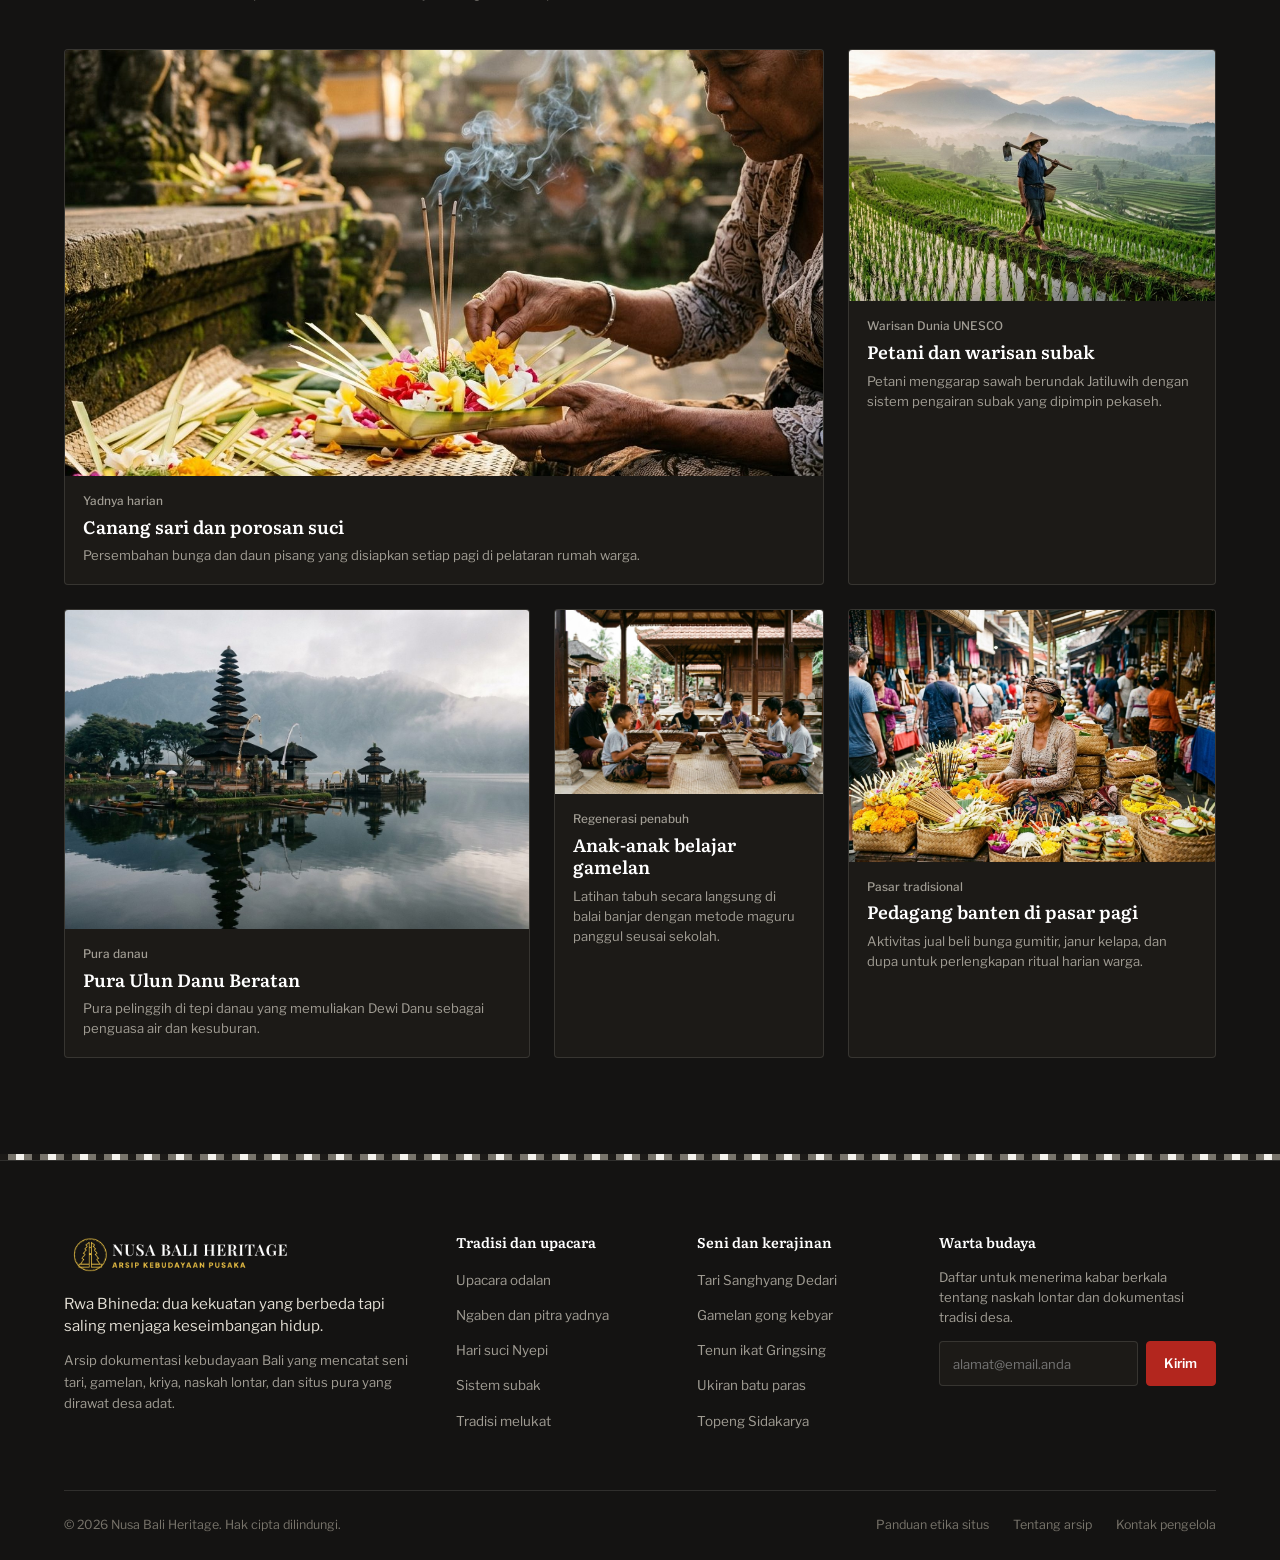
==== commit d6760915: "remove hero audio button and navbar account icon" ====
--- a/index.html
+++ b/index.html
@@ -156,12 +156,6 @@
       </nav>
 
       <div class="nav-actions">
-        <button class="nav-account-btn" type="button" id="userAccountBtn" aria-label="Akun pengguna">
-          <svg viewBox="0 0 24 24" fill="none" stroke="currentColor" stroke-width="1.8" aria-hidden="true">
-            <circle cx="12" cy="8" r="3.6" />
-            <path d="M5.5 19.5c0-3.6 2.9-6.5 6.5-6.5s6.5 2.9 6.5 6.5" stroke-linecap="round" />
-          </svg>
-        </button>
         <button class="nav-toggle" type="button" aria-label="Buka menu" id="navToggle" aria-expanded="false"
           aria-controls="mobileNav">
           <svg viewBox="0 0 24 24" fill="none" stroke="currentColor" stroke-width="1.8">
@@ -200,7 +194,7 @@
 
           <div class="hero__actions">
             <a href="#tarian" class="btn-hero-primary">Jelajahi arsip</a>
-            <button class="btn-hero-secondary" type="button" id="heroAudioBtn">Dengarkan kidung dan gamelan</button>
+
           </div>
         </div>
 
